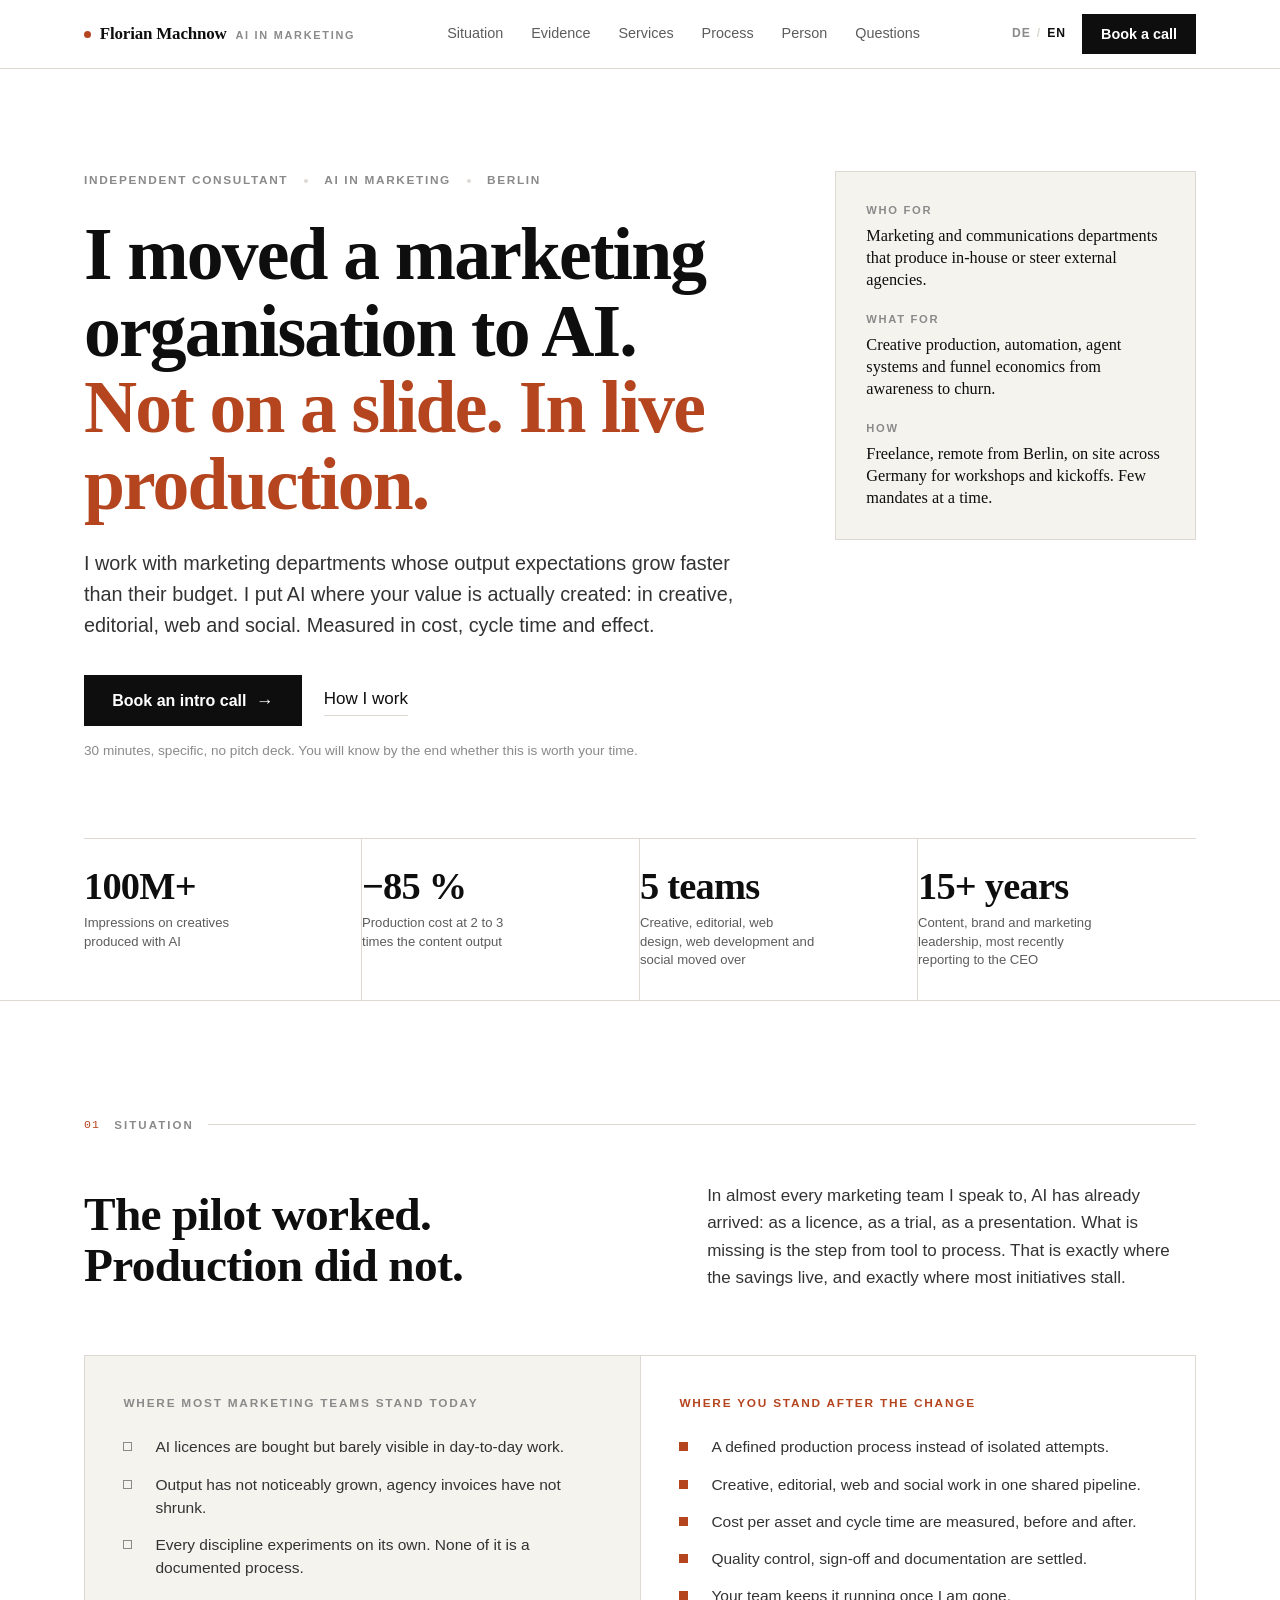
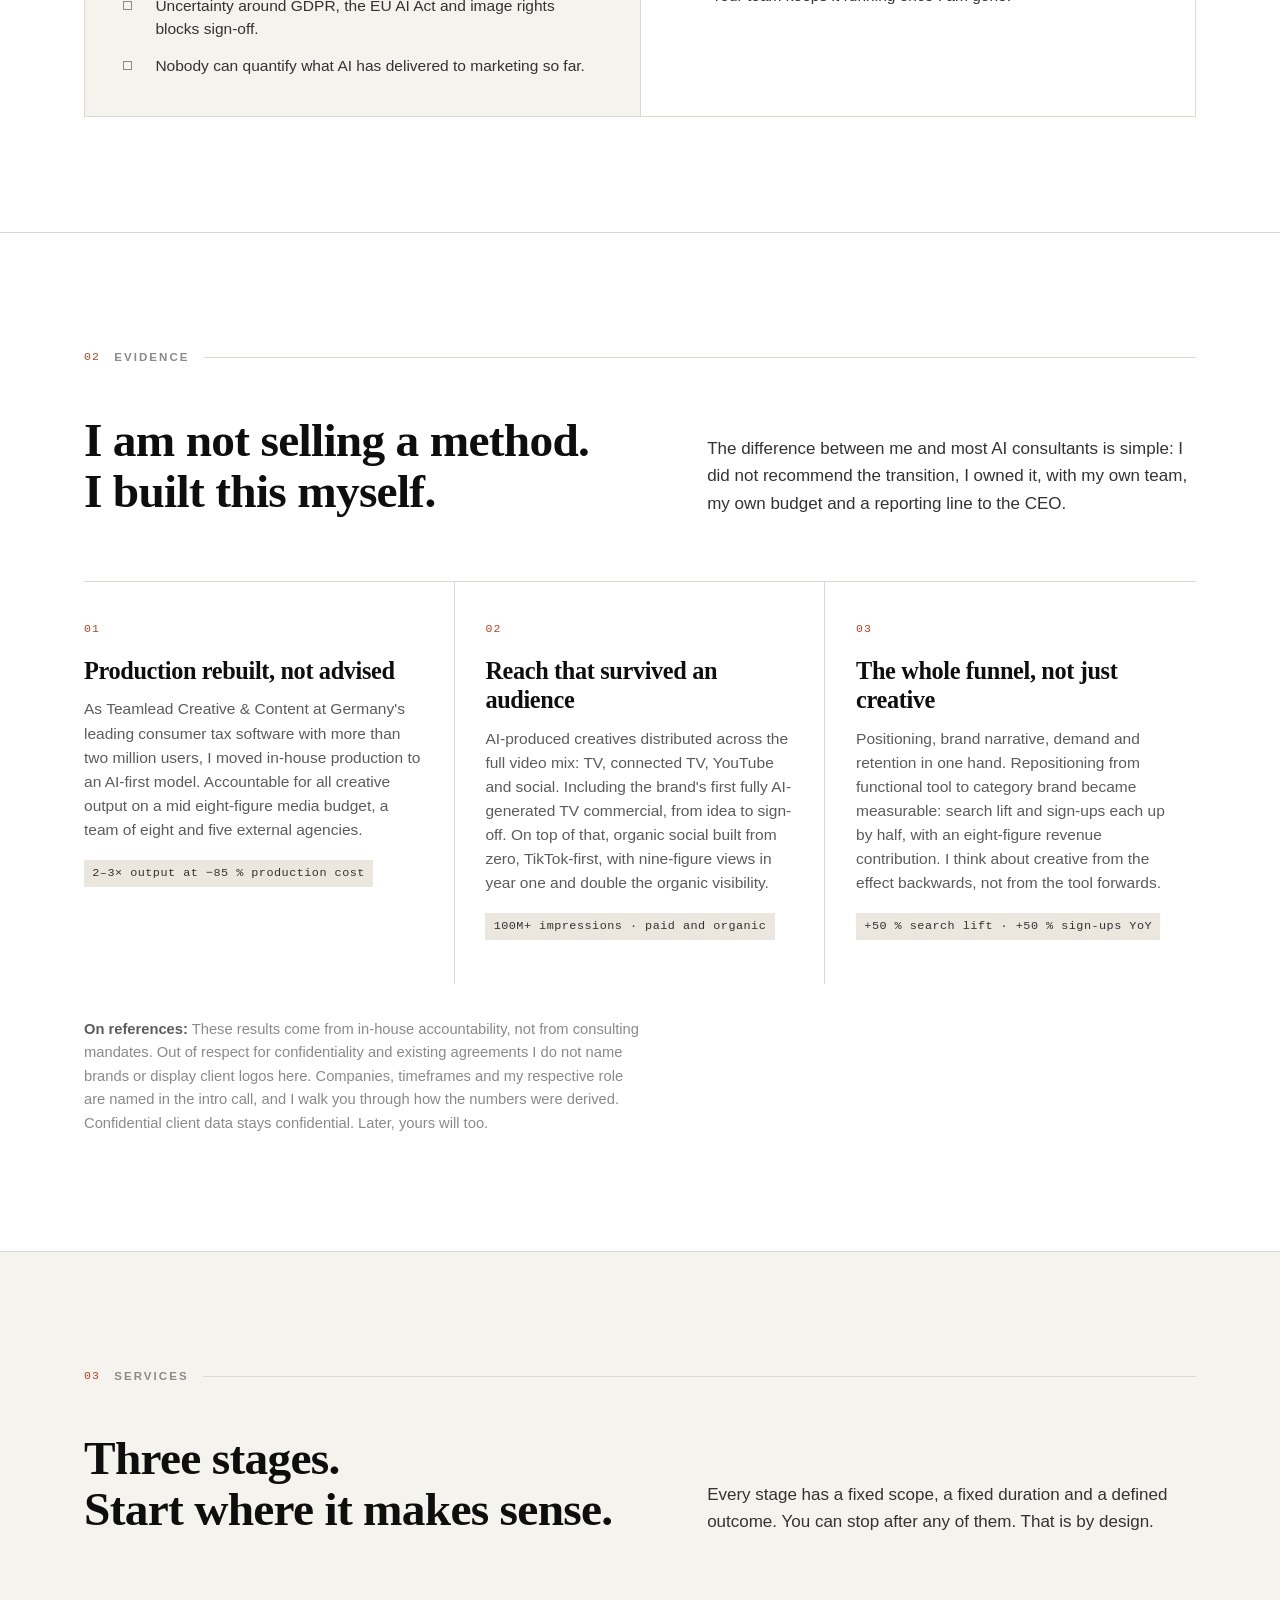
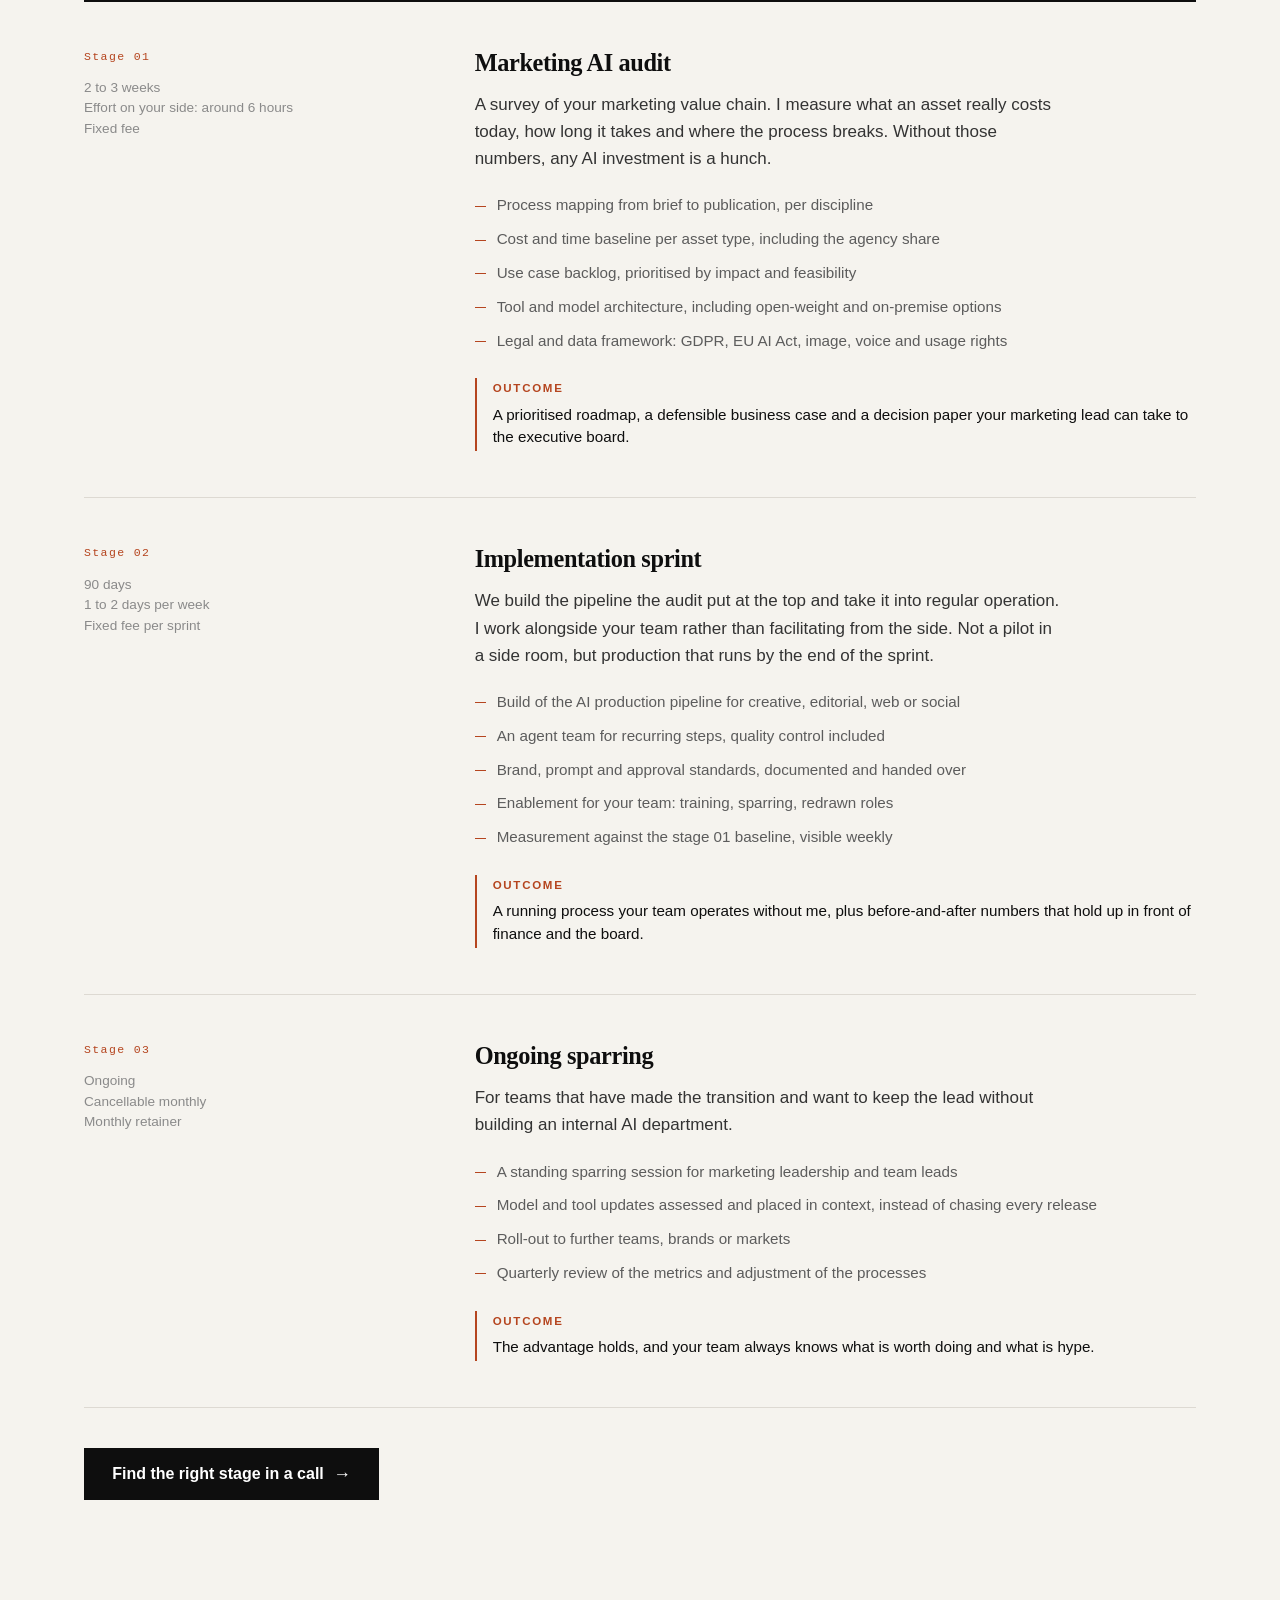
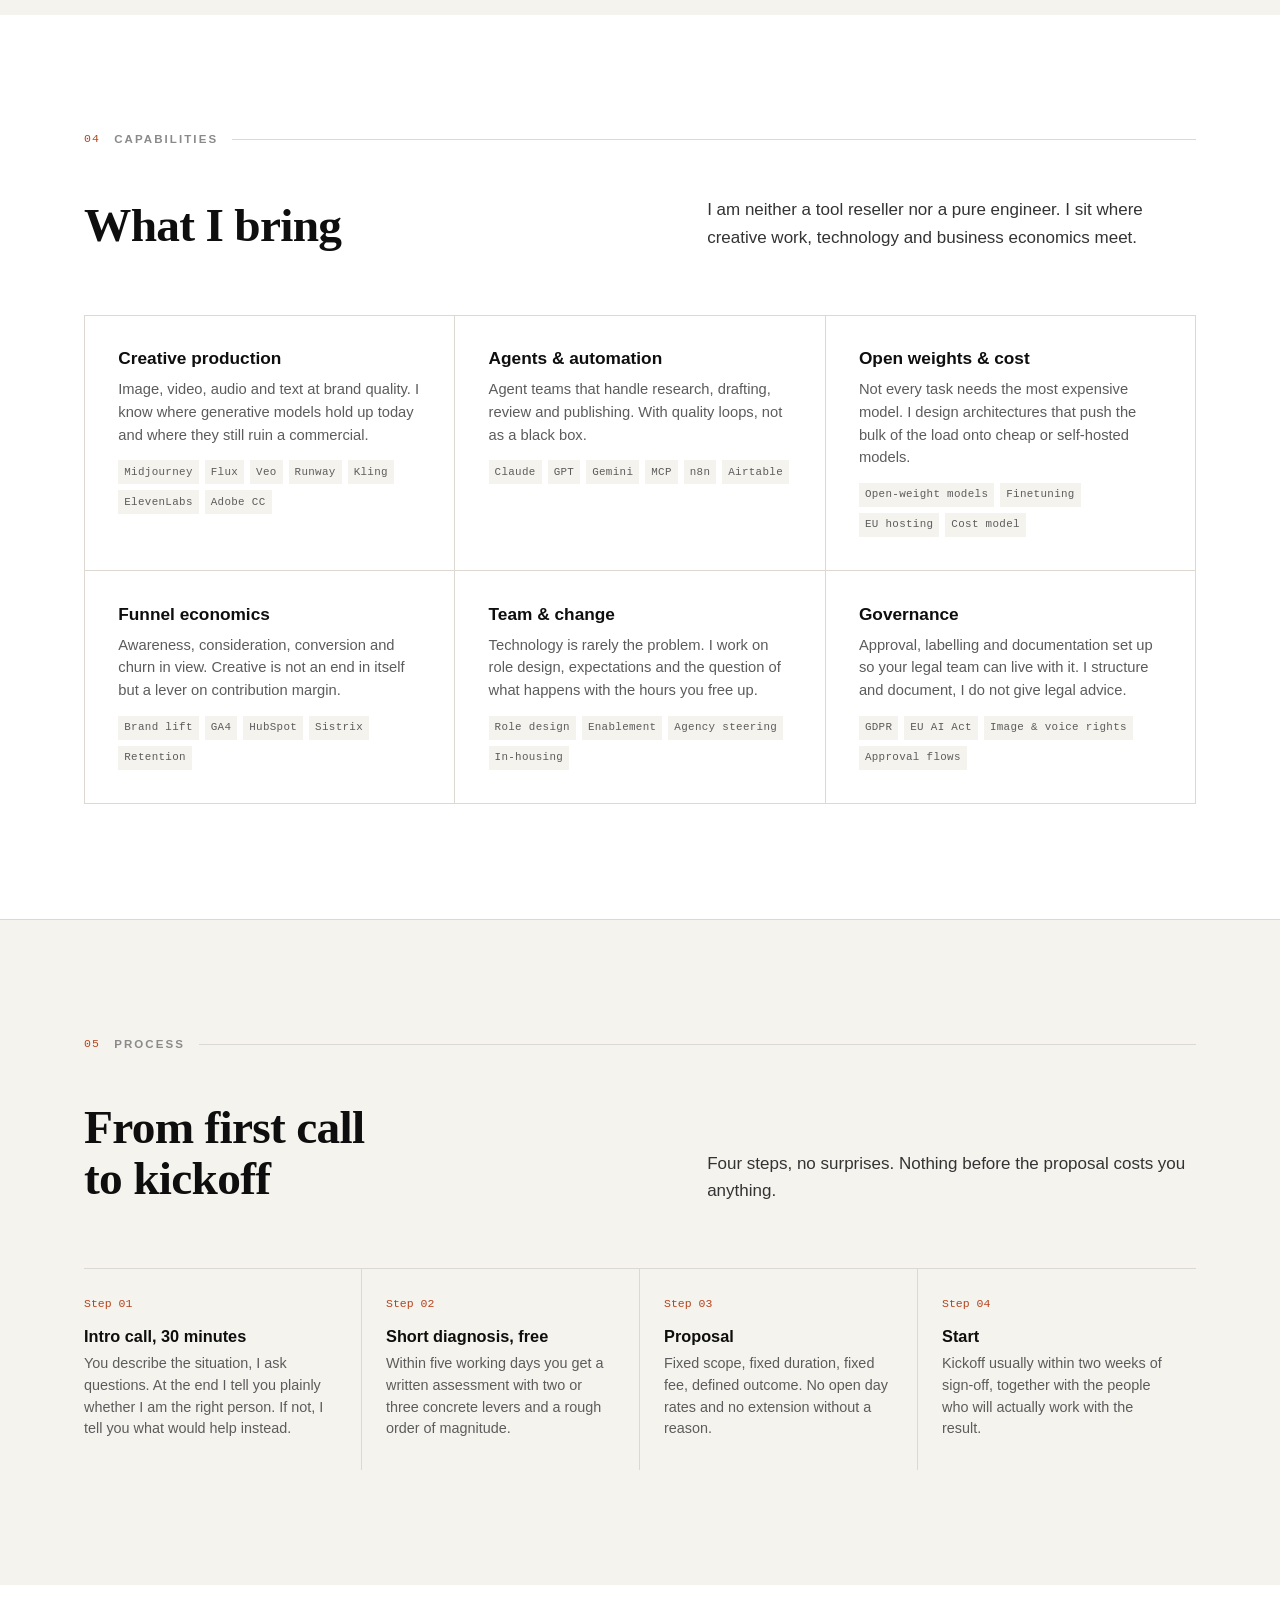
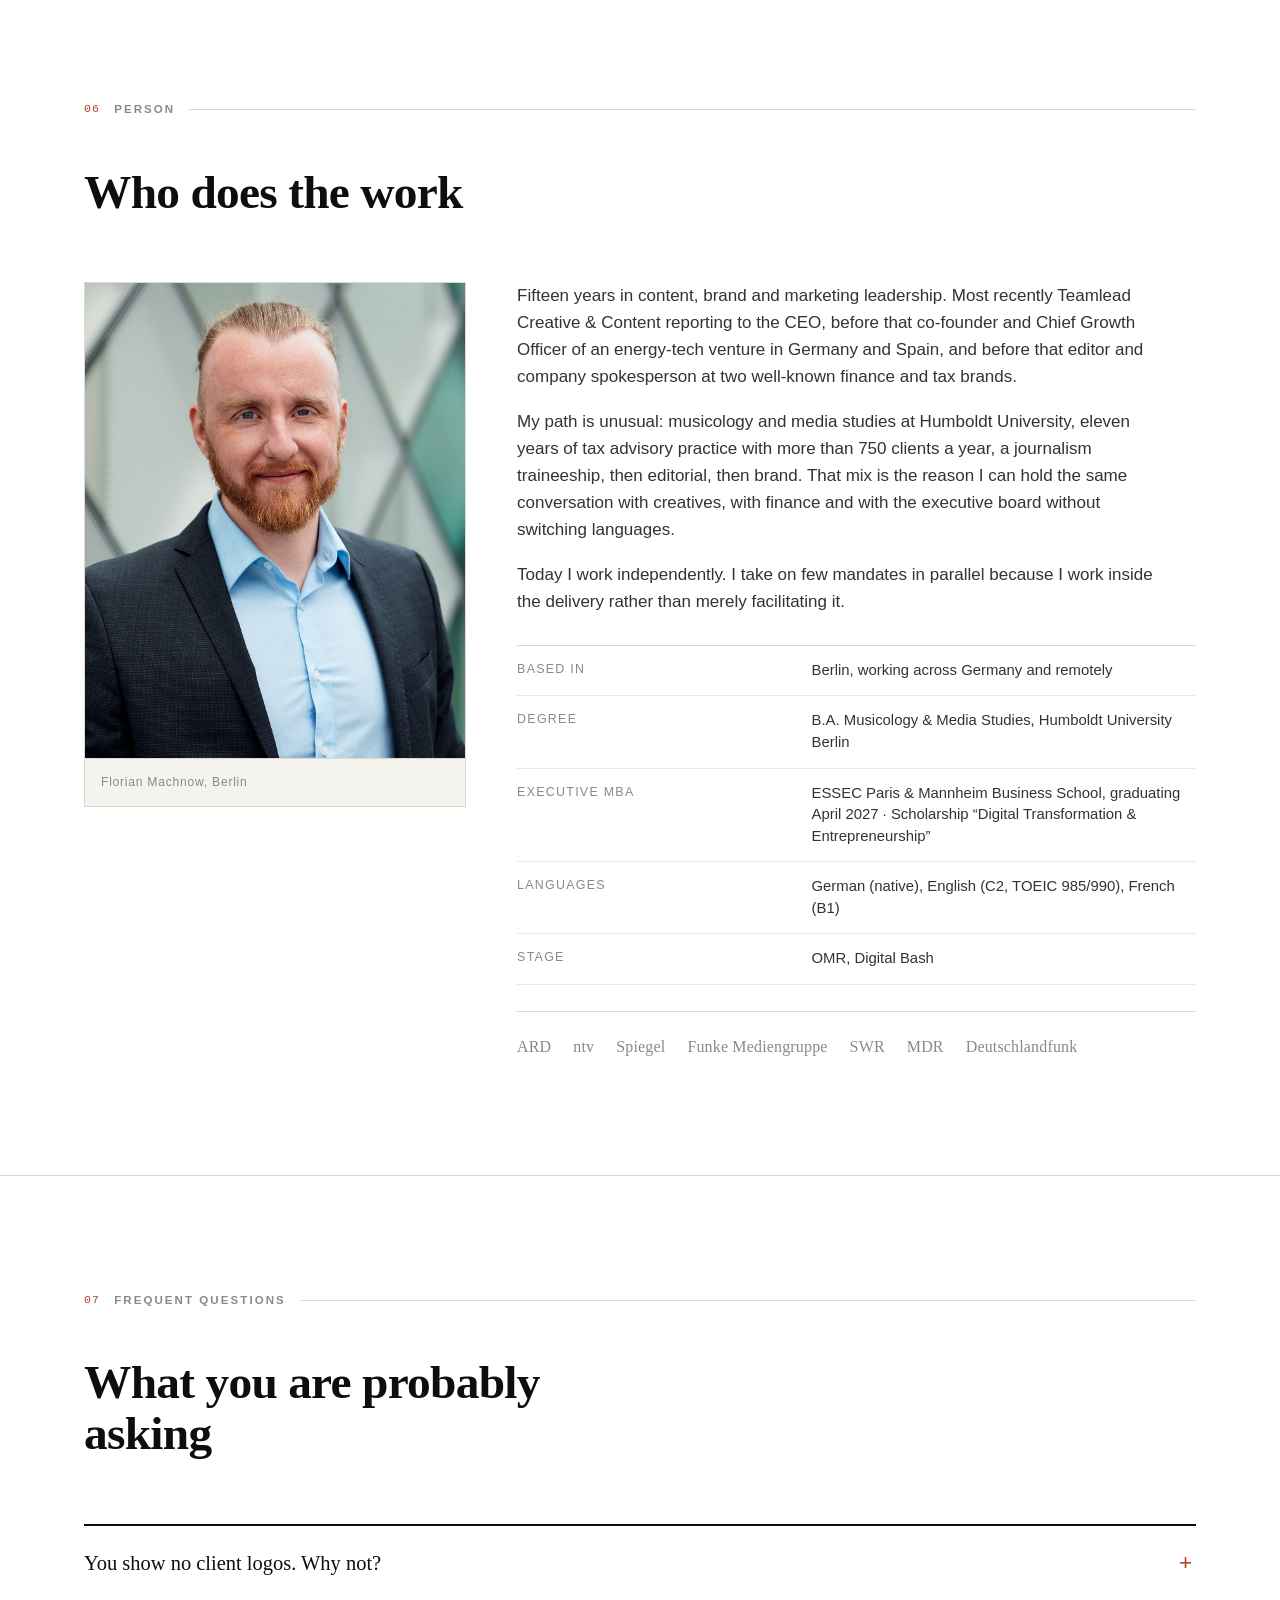
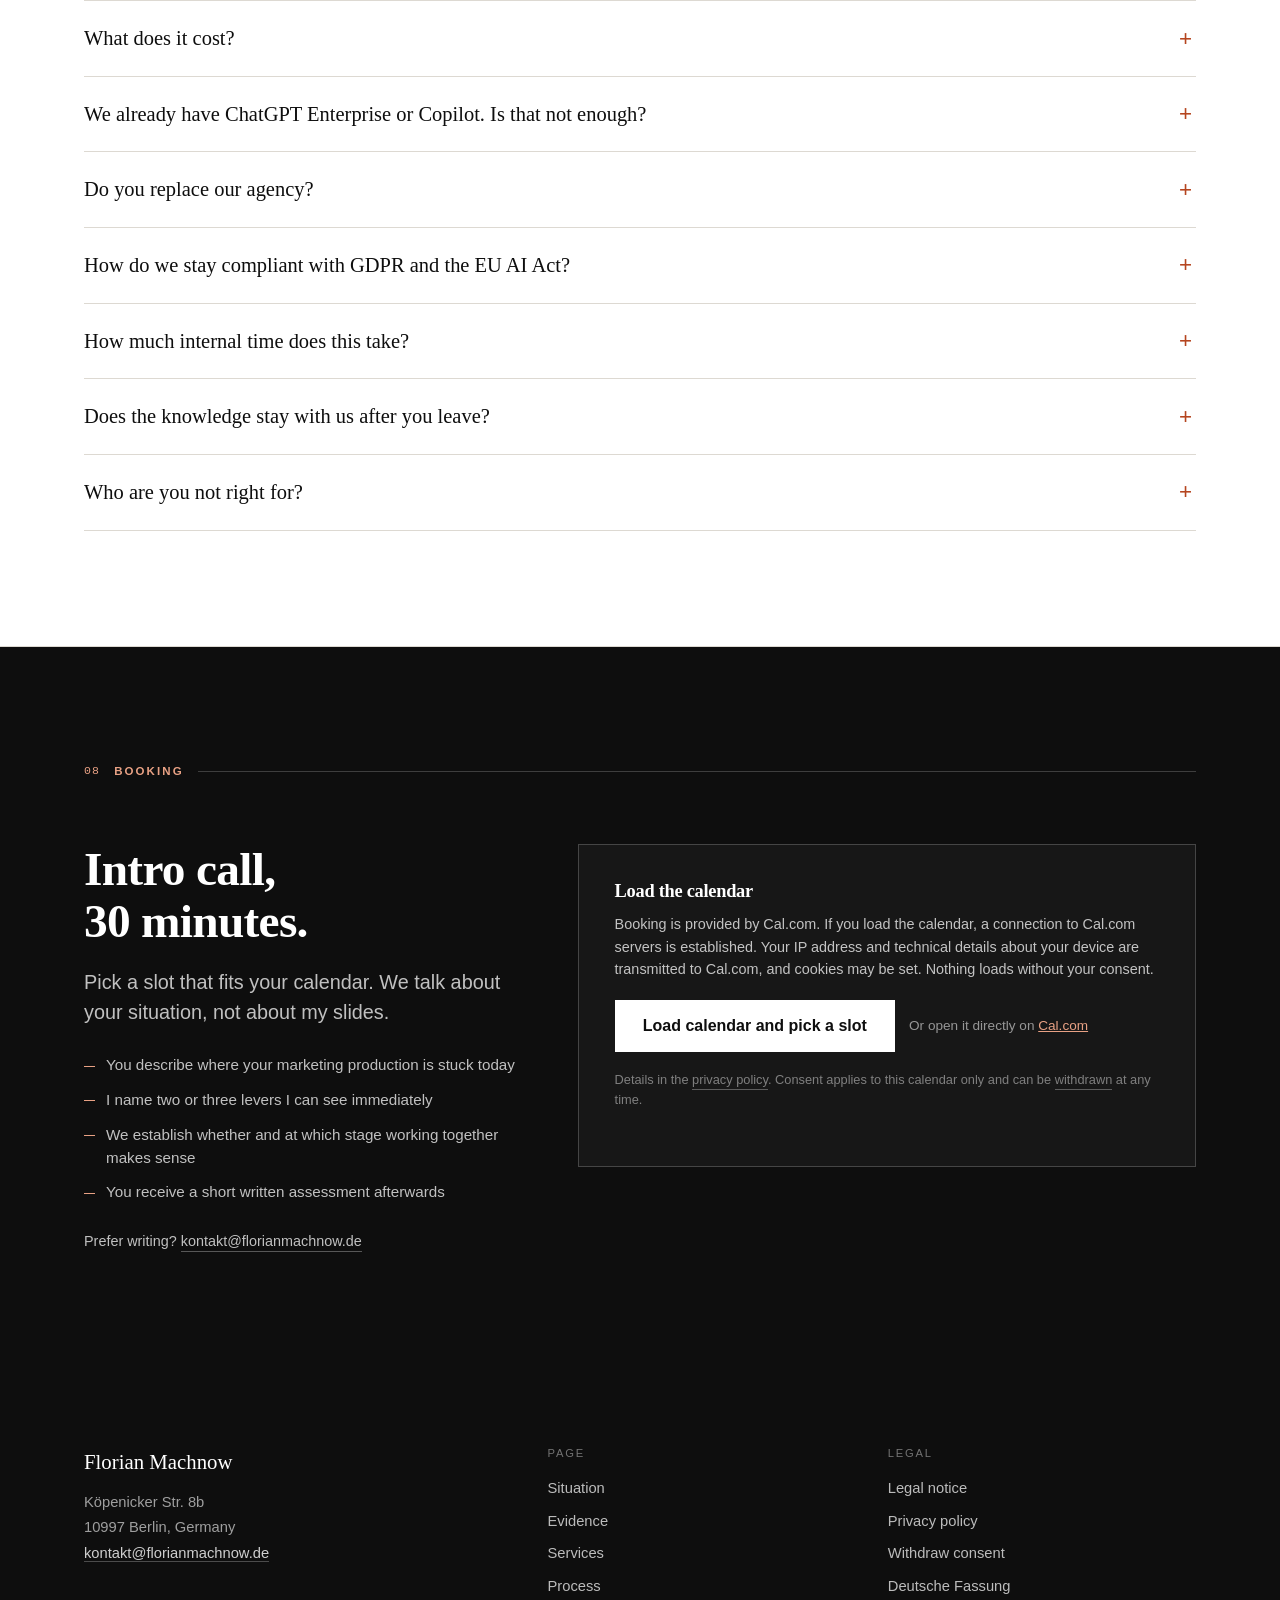
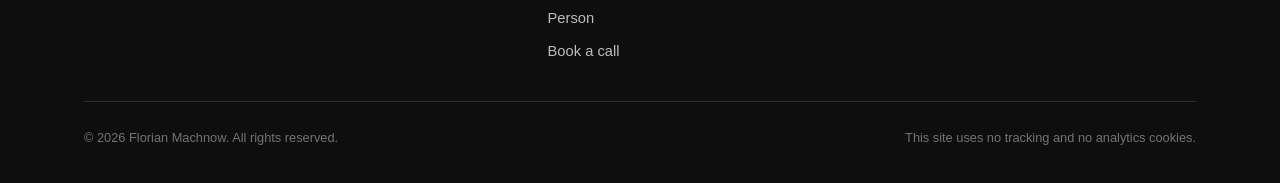
==== en/index.html @ 44922f39 "feat: Website florianmachnow.de" ====
<!DOCTYPE html>
<html lang="en">
<head>
<meta charset="utf-8">
<meta name="viewport" content="width=device-width, initial-scale=1">
<title>Florian Machnow · AI in marketing. Implemented, not advised.</title>
<meta name="description" content="Independent consultant for AI in marketing. I move marketing departments to AI-based production: more output, lower production cost, measured across the funnel.">
<meta name="author" content="Florian Machnow">

<!-- This site is deliberately excluded from search engines. -->
<meta name="robots" content="noindex, nofollow, noarchive, nosnippet, noimageindex, noai, noimageai">
<meta name="googlebot" content="noindex, nofollow">

<meta property="og:type" content="website">
<meta property="og:locale" content="en_GB">
<meta property="og:site_name" content="Florian Machnow">
<meta property="og:title" content="Florian Machnow · AI in marketing. Implemented, not advised.">
<meta property="og:description" content="I move marketing departments to AI-based production. More output, lower cost, measurable.">
<meta property="og:url" content="https://florianmachnow.de/en/">
<meta property="og:image" content="https://florianmachnow.de/assets/img/og-image.png">
<meta name="twitter:card" content="summary_large_image">
<meta name="theme-color" content="#0E0E0E">

<link rel="icon" href="/favicon.svg" type="image/svg+xml">
<link rel="alternate icon" href="/favicon.ico" sizes="32x32">
<link rel="apple-touch-icon" href="/apple-touch-icon.png">
<link rel="manifest" href="/site.webmanifest">
<link rel="canonical" href="https://florianmachnow.de/en/">
<link rel="stylesheet" href="/assets/css/style.css">
</head>
<body>
<a class="skip-link" href="#main">Skip to content</a>

<header class="site-header">
  <div class="wrap site-header__inner">
    <a class="brand" href="/en/">
      <span class="brand__dot" aria-hidden="true"></span>
      Florian Machnow
      <span class="brand__sub">AI in Marketing</span>
    </a>
    <nav class="nav" aria-label="Main navigation">
      <a href="#situation">Situation</a>
      <a href="#evidence">Evidence</a>
      <a href="#services">Services</a>
      <a href="#process">Process</a>
      <a href="#person">Person</a>
      <a href="#questions">Questions</a>
    </nav>
    <div class="header-actions">
      <span class="lang">
        <a href="/" hreflang="de">DE</a><span class="lang__sep">/</span><span class="is-active">EN</span>
      </span>
      <a class="btn btn--sm" href="#call">Book a call</a>
    </div>
  </div>
</header>

<main id="main">

<!-- ============================ HERO ============================ -->
<section class="hero">
  <div class="wrap">
    <div class="hero__grid">
      <div>
        <div class="hero__meta">
          <span class="hero__meta-item">Independent consultant</span>
          <span class="hero__meta-dot" aria-hidden="true"></span>
          <span class="hero__meta-item">AI in marketing</span>
          <span class="hero__meta-dot" aria-hidden="true"></span>
          <span class="hero__meta-item">Berlin</span>
        </div>

        <h1 class="h-display">I moved a marketing organisation to AI.<br>
          <span class="accent">Not on a slide. In live production.</span></h1>

        <p class="lead hero__lead">I work with marketing departments whose output expectations grow faster than
          their budget. I put AI where your value is actually created: in creative, editorial, web and social.
          Measured in cost, cycle time and effect.</p>

        <div class="hero__cta">
          <a class="btn" href="#call">Book an intro call <span class="btn__arrow" aria-hidden="true">→</span></a>
          <a class="link-underline" href="#services">How I work</a>
        </div>
        <p class="hero__cta-note">30 minutes, specific, no pitch deck. You will know by the end whether this is worth your time.</p>
      </div>

      <aside class="hero__aside">
        <dl>
          <div>
            <dt>Who for</dt>
            <dd>Marketing and communications departments that produce in-house or steer external agencies.</dd>
          </div>
          <div>
            <dt>What for</dt>
            <dd>Creative production, automation, agent systems and funnel economics from awareness to churn.</dd>
          </div>
          <div>
            <dt>How</dt>
            <dd>Freelance, remote from Berlin, on site across Germany for workshops and kickoffs. Few mandates at a time.</dd>
          </div>
        </dl>
      </aside>
    </div>

    <div class="proof">
      <div class="proof__grid">
        <div class="proof__item">
          <div class="proof__value">100M+</div>
          <p class="proof__label">Impressions on creatives produced with AI</p>
        </div>
        <div class="proof__item">
          <div class="proof__value">&minus;85&nbsp;%</div>
          <p class="proof__label">Production cost at 2 to 3 times the content output</p>
        </div>
        <div class="proof__item">
          <div class="proof__value">5 teams</div>
          <p class="proof__label">Creative, editorial, web design, web development and social moved over</p>
        </div>
        <div class="proof__item">
          <div class="proof__value">15+ years</div>
          <p class="proof__label">Content, brand and marketing leadership, most recently reporting to the CEO</p>
        </div>
      </div>
    </div>
  </div>
</section>

<!-- ============================ SITUATION ============================ -->
<section class="section" id="situation">
  <div class="wrap">
    <div class="section-head">
      <div class="section-head__meta">
        <span class="num">01</span>
        <span class="eyebrow eyebrow-muted">Situation</span>
        <span class="section-head__rule" aria-hidden="true"></span>
      </div>
      <h2 class="h-section">The pilot worked.<br>Production did not.</h2>
      <p class="body-text">In almost every marketing team I speak to, AI has already arrived: as a licence,
        as a trial, as a presentation. What is missing is the step from tool to process. That is exactly where
        the savings live, and exactly where most initiatives stall.</p>
    </div>

    <div class="contrast">
      <div class="contrast__col contrast__col--now">
        <div class="contrast__title">Where most marketing teams stand today</div>
        <ul class="checklist">
          <li>AI licences are bought but barely visible in day-to-day work.</li>
          <li>Output has not noticeably grown, agency invoices have not shrunk.</li>
          <li>Every discipline experiments on its own. None of it is a documented process.</li>
          <li>Uncertainty around GDPR, the EU AI Act and image rights blocks sign-off.</li>
          <li>Nobody can quantify what AI has delivered to marketing so far.</li>
        </ul>
      </div>
      <div class="contrast__col contrast__col--next">
        <div class="contrast__title">Where you stand after the change</div>
        <ul class="checklist checklist--next">
          <li>A defined production process instead of isolated attempts.</li>
          <li>Creative, editorial, web and social work in one shared pipeline.</li>
          <li>Cost per asset and cycle time are measured, before and after.</li>
          <li>Quality control, sign-off and documentation are settled.</li>
          <li>Your team keeps it running once I am gone.</li>
        </ul>
      </div>
    </div>
  </div>
</section>

<!-- ============================ EVIDENCE ============================ -->
<section class="section" id="evidence">
  <div class="wrap">
    <div class="section-head">
      <div class="section-head__meta">
        <span class="num">02</span>
        <span class="eyebrow eyebrow-muted">Evidence</span>
        <span class="section-head__rule" aria-hidden="true"></span>
      </div>
      <h2 class="h-section">I am not selling a method.<br>I built this myself.</h2>
      <p class="body-text">The difference between me and most AI consultants is simple: I did not recommend the
        transition, I owned it, with my own team, my own budget and a reporting line to the CEO.</p>
    </div>

    <div class="cards cards--3">
      <article class="card">
        <span class="num card__num">01</span>
        <h3 class="h-card">Production rebuilt, not advised</h3>
        <p>As Teamlead Creative &amp; Content at Germany's leading consumer tax software with more than two
          million users, I moved in-house production to an AI-first model. Accountable for all creative output
          on a mid eight-figure media budget, a team of eight and five external agencies.</p>
        <span class="card__kpi">2–3× output at −85 % production cost</span>
      </article>

      <article class="card">
        <span class="num card__num">02</span>
        <h3 class="h-card">Reach that survived an audience</h3>
        <p>AI-produced creatives distributed across the full video mix: TV, connected TV, YouTube and social.
          Including the brand's first fully AI-generated TV commercial, from idea to sign-off. On top of that,
          organic social built from zero, TikTok-first, with nine-figure views in year one and double the
          organic visibility.</p>
        <span class="card__kpi">100M+ impressions · paid and organic</span>
      </article>

      <article class="card">
        <span class="num card__num">03</span>
        <h3 class="h-card">The whole funnel, not just creative</h3>
        <p>Positioning, brand narrative, demand and retention in one hand. Repositioning from functional tool
          to category brand became measurable: search lift and sign-ups each up by half, with an eight-figure
          revenue contribution. I think about creative from the effect backwards, not from the tool forwards.</p>
        <span class="card__kpi">+50 % search lift · +50 % sign-ups YoY</span>
      </article>
    </div>

    <p class="body-text" style="margin-top:34px;font-size:.92rem;color:var(--ink-40)">
      <strong style="color:var(--ink-60)">On references:</strong>
      These results come from in-house accountability, not from consulting mandates. Out of respect for
      confidentiality and existing agreements I do not name brands or display client logos here.
      Companies, timeframes and my respective role are named in the intro call, and I walk you through how
      the numbers were derived. Confidential client data stays confidential. Later, yours will too.
    </p>
  </div>
</section>

<!-- ============================ SERVICES ============================ -->
<section class="section section--sand" id="services">
  <div class="wrap">
    <div class="section-head">
      <div class="section-head__meta">
        <span class="num">03</span>
        <span class="eyebrow eyebrow-muted">Services</span>
        <span class="section-head__rule" aria-hidden="true"></span>
      </div>
      <h2 class="h-section">Three stages.<br>Start where it makes sense.</h2>
      <p class="body-text">Every stage has a fixed scope, a fixed duration and a defined outcome.
        You can stop after any of them. That is by design.</p>
    </div>

    <div class="tiers">

      <article class="tier">
        <div class="tier__aside">
          <span class="tier__stage">Stage 01</span>
          <p class="tier__meta">2 to 3 weeks<br>Effort on your side: around 6 hours<br>Fixed fee</p>
        </div>
        <div>
          <h3 class="h-card">Marketing AI audit</h3>
          <p class="tier__desc">A survey of your marketing value chain. I measure what an asset really costs today,
            how long it takes and where the process breaks. Without those numbers, any AI investment is a hunch.</p>
          <ul class="tier__list">
            <li>Process mapping from brief to publication, per discipline</li>
            <li>Cost and time baseline per asset type, including the agency share</li>
            <li>Use case backlog, prioritised by impact and feasibility</li>
            <li>Tool and model architecture, including open-weight and on-premise options</li>
            <li>Legal and data framework: GDPR, EU AI Act, image, voice and usage rights</li>
          </ul>
          <div class="tier__out">
            <strong>Outcome</strong>
            A prioritised roadmap, a defensible business case and a decision paper your marketing lead can take
            to the executive board.
          </div>
        </div>
      </article>

      <article class="tier">
        <div class="tier__aside">
          <span class="tier__stage">Stage 02</span>
          <p class="tier__meta">90 days<br>1 to 2 days per week<br>Fixed fee per sprint</p>
        </div>
        <div>
          <h3 class="h-card">Implementation sprint</h3>
          <p class="tier__desc">We build the pipeline the audit put at the top and take it into regular operation.
            I work alongside your team rather than facilitating from the side. Not a pilot in a side room,
            but production that runs by the end of the sprint.</p>
          <ul class="tier__list">
            <li>Build of the AI production pipeline for creative, editorial, web or social</li>
            <li>An agent team for recurring steps, quality control included</li>
            <li>Brand, prompt and approval standards, documented and handed over</li>
            <li>Enablement for your team: training, sparring, redrawn roles</li>
            <li>Measurement against the stage 01 baseline, visible weekly</li>
          </ul>
          <div class="tier__out">
            <strong>Outcome</strong>
            A running process your team operates without me, plus before-and-after numbers that hold up in
            front of finance and the board.
          </div>
        </div>
      </article>

      <article class="tier">
        <div class="tier__aside">
          <span class="tier__stage">Stage 03</span>
          <p class="tier__meta">Ongoing<br>Cancellable monthly<br>Monthly retainer</p>
        </div>
        <div>
          <h3 class="h-card">Ongoing sparring</h3>
          <p class="tier__desc">For teams that have made the transition and want to keep the lead without
            building an internal AI department.</p>
          <ul class="tier__list">
            <li>A standing sparring session for marketing leadership and team leads</li>
            <li>Model and tool updates assessed and placed in context, instead of chasing every release</li>
            <li>Roll-out to further teams, brands or markets</li>
            <li>Quarterly review of the metrics and adjustment of the processes</li>
          </ul>
          <div class="tier__out">
            <strong>Outcome</strong>
            The advantage holds, and your team always knows what is worth doing and what is hype.
          </div>
        </div>
      </article>

    </div>

    <div style="margin-top:40px">
      <a class="btn" href="#call">Find the right stage in a call <span class="btn__arrow" aria-hidden="true">→</span></a>
    </div>
  </div>
</section>

<!-- ============================ CAPABILITIES ============================ -->
<section class="section" id="fields">
  <div class="wrap">
    <div class="section-head">
      <div class="section-head__meta">
        <span class="num">04</span>
        <span class="eyebrow eyebrow-muted">Capabilities</span>
        <span class="section-head__rule" aria-hidden="true"></span>
      </div>
      <h2 class="h-section">What I bring</h2>
      <p class="body-text">I am neither a tool reseller nor a pure engineer. I sit where creative work,
        technology and business economics meet.</p>
    </div>

    <div class="grid-skills">
      <div class="skill">
        <h3>Creative production</h3>
        <p>Image, video, audio and text at brand quality. I know where generative models hold up today and
          where they still ruin a commercial.</p>
        <div class="skill__tags">
          <span class="tag">Midjourney</span><span class="tag">Flux</span><span class="tag">Veo</span>
          <span class="tag">Runway</span><span class="tag">Kling</span><span class="tag">ElevenLabs</span>
          <span class="tag">Adobe CC</span>
        </div>
      </div>
      <div class="skill">
        <h3>Agents &amp; automation</h3>
        <p>Agent teams that handle research, drafting, review and publishing. With quality loops,
          not as a black box.</p>
        <div class="skill__tags">
          <span class="tag">Claude</span><span class="tag">GPT</span><span class="tag">Gemini</span>
          <span class="tag">MCP</span><span class="tag">n8n</span><span class="tag">Airtable</span>
        </div>
      </div>
      <div class="skill">
        <h3>Open weights &amp; cost</h3>
        <p>Not every task needs the most expensive model. I design architectures that push the bulk of the
          load onto cheap or self-hosted models.</p>
        <div class="skill__tags">
          <span class="tag">Open-weight models</span><span class="tag">Finetuning</span>
          <span class="tag">EU hosting</span><span class="tag">Cost model</span>
        </div>
      </div>
      <div class="skill">
        <h3>Funnel economics</h3>
        <p>Awareness, consideration, conversion and churn in view. Creative is not an end in itself but a lever
          on contribution margin.</p>
        <div class="skill__tags">
          <span class="tag">Brand lift</span><span class="tag">GA4</span><span class="tag">HubSpot</span>
          <span class="tag">Sistrix</span><span class="tag">Retention</span>
        </div>
      </div>
      <div class="skill">
        <h3>Team &amp; change</h3>
        <p>Technology is rarely the problem. I work on role design, expectations and the question of what
          happens with the hours you free up.</p>
        <div class="skill__tags">
          <span class="tag">Role design</span><span class="tag">Enablement</span>
          <span class="tag">Agency steering</span><span class="tag">In-housing</span>
        </div>
      </div>
      <div class="skill">
        <h3>Governance</h3>
        <p>Approval, labelling and documentation set up so your legal team can live with it.
          I structure and document, I do not give legal advice.</p>
        <div class="skill__tags">
          <span class="tag">GDPR</span><span class="tag">EU AI Act</span>
          <span class="tag">Image &amp; voice rights</span><span class="tag">Approval flows</span>
        </div>
      </div>
    </div>
  </div>
</section>

<!-- ============================ PROCESS ============================ -->
<section class="section section--sand" id="process">
  <div class="wrap">
    <div class="section-head">
      <div class="section-head__meta">
        <span class="num">05</span>
        <span class="eyebrow eyebrow-muted">Process</span>
        <span class="section-head__rule" aria-hidden="true"></span>
      </div>
      <h2 class="h-section">From first call<br>to kickoff</h2>
      <p class="body-text">Four steps, no surprises. Nothing before the proposal costs you anything.</p>
    </div>

    <div class="steps">
      <div class="step">
        <span class="step__n">Step 01</span>
        <h3>Intro call, 30 minutes</h3>
        <p>You describe the situation, I ask questions. At the end I tell you plainly whether I am the right
          person. If not, I tell you what would help instead.</p>
      </div>
      <div class="step">
        <span class="step__n">Step 02</span>
        <h3>Short diagnosis, free</h3>
        <p>Within five working days you get a written assessment with two or three concrete levers and a
          rough order of magnitude.</p>
      </div>
      <div class="step">
        <span class="step__n">Step 03</span>
        <h3>Proposal</h3>
        <p>Fixed scope, fixed duration, fixed fee, defined outcome. No open day rates and no extension
          without a reason.</p>
      </div>
      <div class="step">
        <span class="step__n">Step 04</span>
        <h3>Start</h3>
        <p>Kickoff usually within two weeks of sign-off, together with the people who will actually work
          with the result.</p>
      </div>
    </div>
  </div>
</section>

<!-- ============================ PERSON ============================ -->
<section class="section" id="person">
  <div class="wrap">
    <div class="section-head">
      <div class="section-head__meta">
        <span class="num">06</span>
        <span class="eyebrow eyebrow-muted">Person</span>
        <span class="section-head__rule" aria-hidden="true"></span>
      </div>
      <h2 class="h-section">Who does the work</h2>
    </div>

    <div class="about">
      <figure class="portrait">
        <img src="/assets/img/florian-machnow.jpg" alt="Portrait of Florian Machnow" width="800" height="1000">
        <figcaption class="portrait__cap">Florian Machnow, Berlin</figcaption>
      </figure>

      <div>
        <p class="body-text">Fifteen years in content, brand and marketing leadership. Most recently Teamlead
          Creative &amp; Content reporting to the CEO, before that co-founder and Chief Growth Officer of an
          energy-tech venture in Germany and Spain, and before that editor and company spokesperson at two
          well-known finance and tax brands.</p>
        <p class="body-text">My path is unusual: musicology and media studies at Humboldt University, eleven
          years of tax advisory practice with more than 750 clients a year, a journalism traineeship, then
          editorial, then brand. That mix is the reason I can hold the same conversation with creatives,
          with finance and with the executive board without switching languages.</p>
        <p class="body-text">Today I work independently. I take on few mandates in parallel because I work
          inside the delivery rather than merely facilitating it.</p>

        <dl class="about__facts">
          <div class="fact"><dt>Based in</dt><dd>Berlin, working across Germany and remotely</dd></div>
          <div class="fact"><dt>Degree</dt><dd>B.A. Musicology &amp; Media Studies, Humboldt University Berlin</dd></div>
          <div class="fact"><dt>Executive MBA</dt><dd>ESSEC Paris &amp; Mannheim Business School, graduating April 2027 · Scholarship “Digital Transformation &amp; Entrepreneurship”</dd></div>
          <div class="fact"><dt>Languages</dt><dd>German (native), English (C2, TOEIC 985/990), French (B1)</dd></div>
          <div class="fact"><dt>Stage</dt><dd>OMR, Digital Bash</dd></div>
        </dl>

        <div class="logo-row" aria-label="Selected media I have spoken to as an expert">
          <span>ARD</span><span>ntv</span><span>Spiegel</span><span>Funke Mediengruppe</span>
          <span>SWR</span><span>MDR</span><span>Deutschlandfunk</span>
        </div>
      </div>
    </div>
  </div>
</section>

<!-- ============================ FAQ ============================ -->
<section class="section" id="questions">
  <div class="wrap">
    <div class="section-head">
      <div class="section-head__meta">
        <span class="num">07</span>
        <span class="eyebrow eyebrow-muted">Frequent questions</span>
        <span class="section-head__rule" aria-hidden="true"></span>
      </div>
      <h2 class="h-section">What you are probably asking</h2>
    </div>

    <div class="faq">
      <details>
        <summary>You show no client logos. Why not?</summary>
        <div class="faq__answer">
          <p>Because I would rather stay honest. I recently went independent. My results come from in-house
            accountability, not from consulting mandates, and the companies involved have not granted me
            promotional clearance. A wall of logos would simply be a lie.</p>
          <p>What I do instead: I name companies, timeframes and my role in the intro call and walk you through
            how every number was derived. What I do not do is disclose confidential client data. You can expect
            exactly that discretion for your own project later. Anyone who wants to verify gets contacts from
            my professional network.</p>
        </div>
      </details>

      <details>
        <summary>What does it cost?</summary>
        <div class="faq__answer">
          <p>I work with fixed fees per stage, not open day rates. I name the order of magnitude openly in the
            intro call, as soon as I know the size of your team and how many disciplines are affected.</p>
          <p>What I will not do is quote a fee before I know the scope. That would be a number without content.</p>
        </div>
      </details>

      <details>
        <summary>We already have ChatGPT Enterprise or Copilot. Is that not enough?</summary>
        <div class="faq__answer">
          <p>A licence is not a process. In nearly every team I see, a few individuals use the tools well and
            everyone else does not. Departmental output does not change because of that.</p>
          <p>The jump only happens once work steps are recut, quality loops defined and approvals settled.
            That is what I work on, using the tools you already own.</p>
        </div>
      </details>

      <details>
        <summary>Do you replace our agency?</summary>
        <div class="faq__answer">
          <p>No. I assess which work is faster and cheaper in-house and which is better placed outside.
            Usually the agency stays but shifts away from production towards concept and peak craft.</p>
          <p>I have steered five agencies and know how both sides do the maths.</p>
        </div>
      </details>

      <details>
        <summary>How do we stay compliant with GDPR and the EU AI Act?</summary>
        <div class="faq__answer">
          <p>By planning for it from the start instead of repairing afterwards. I prefer models that can be run
            in Europe, keep personal data out of the workflows and document which model sees which data at
            which point.</p>
          <p>I am not a lawyer and I do not give legal advice. I deliver the structure and documentation your
            legal team or data protection officer can work with.</p>
        </div>
      </details>

      <details>
        <summary>How much internal time does this take?</summary>
        <div class="faq__answer">
          <p>Around six hours across your team during the audit, mostly interviews and data access. During the
            implementation sprint the people involved work on their real tasks, simply in a different way.
            I deliberately keep additional workshops short.</p>
        </div>
      </details>

      <details>
        <summary>Does the knowledge stay with us after you leave?</summary>
        <div class="faq__answer">
          <p>That is the point of the exercise. Processes, prompts, standards and operating instructions belong
            to you and end up in your systems. A mandate that creates dependency would be a bad deal for you
            and a poor business model for me.</p>
        </div>
      </details>

      <details>
        <summary>Who are you not right for?</summary>
        <div class="faq__answer">
          <p>Anyone looking for a keynote, anyone wanting to buy finished software, and anyone expecting AI to
            solve a staffing problem in four weeks. I am also a poor fit when nobody inside the organisation
            wants to own the transition. Without an internal owner, every project stalls, including mine.</p>
        </div>
      </details>
    </div>
  </div>
</section>

<!-- ============================ CALL ============================ -->
<section class="section section--ink" id="call">
  <div class="wrap">
    <div class="section-head">
      <div class="section-head__meta">
        <span class="num" style="color:#E8A184">08</span>
        <span class="eyebrow">Booking</span>
        <span class="section-head__rule" style="background:rgba(255,255,255,.2)" aria-hidden="true"></span>
      </div>
    </div>

    <div class="booking">
      <div>
        <h2 class="h-section" style="color:#fff;margin-bottom:20px">Intro call,<br>30 minutes.</h2>
        <p class="lead">Pick a slot that fits your calendar. We talk about your situation, not about my slides.</p>
        <ul class="booking__list">
          <li>You describe where your marketing production is stuck today</li>
          <li>I name two or three levers I can see immediately</li>
          <li>We establish whether and at which stage working together makes sense</li>
          <li>You receive a short written assessment afterwards</li>
        </ul>
        <p style="margin-top:26px;font-size:.9rem">
          Prefer writing?
          <a class="link-underline" href="mailto:kontakt@florianmachnow.de?subject=Enquiry%20via%20florianmachnow.de">kontakt@florianmachnow.de</a>
        </p>
      </div>

      <div>
        <div class="consent" id="cal-consent">
          <h3>Load the calendar</h3>
          <p>Booking is provided by Cal.com. If you load the calendar, a connection to Cal.com servers is
            established. Your IP address and technical details about your device are transmitted to Cal.com,
            and cookies may be set. Nothing loads without your consent.</p>
          <div class="consent__actions">
            <button class="btn" id="cal-accept" type="button">Load calendar and pick a slot</button>
            <span class="consent__fallback">
              Or open it directly on
              <a href="https://cal.com/florian-machnow-cmykql/30min" target="_blank" rel="noopener noreferrer">Cal.com</a>
            </span>
          </div>
          <p style="margin-top:18px;font-size:.8rem;color:rgba(255,255,255,.45)">
            Details in the <a class="link-underline" href="/en/privacy.html">privacy policy</a>.
            Consent applies to this calendar only and can be
            <a class="link-underline" href="#call" data-consent-revoke>withdrawn</a> at any time.
          </p>
        </div>

        <div id="cal-embed" role="region" aria-label="Appointment booking"></div>
      </div>
    </div>
  </div>
</section>

</main>

<footer class="site-footer">
  <div class="wrap">
    <div class="footer__grid">
      <div>
        <div class="footer__brand">Florian Machnow</div>
        <address class="footer__addr">
          Köpenicker Str. 8b<br>
          10997 Berlin, Germany<br>
          <a href="mailto:kontakt@florianmachnow.de">kontakt@florianmachnow.de</a>
        </address>
      </div>
      <div>
        <div class="footer__title">Page</div>
        <ul class="footer__links">
          <li><a href="#situation">Situation</a></li>
          <li><a href="#evidence">Evidence</a></li>
          <li><a href="#services">Services</a></li>
          <li><a href="#process">Process</a></li>
          <li><a href="#person">Person</a></li>
          <li><a href="#call">Book a call</a></li>
        </ul>
      </div>
      <div>
        <div class="footer__title">Legal</div>
        <ul class="footer__links">
          <li><a href="/en/legal-notice.html">Legal notice</a></li>
          <li><a href="/en/privacy.html">Privacy policy</a></li>
          <li><a href="#call" data-consent-revoke>Withdraw consent</a></li>
          <li><a href="/">Deutsche Fassung</a></li>
        </ul>
      </div>
    </div>
    <div class="footer__bottom">
      <span>&copy; <span data-year>2026</span> Florian Machnow. All rights reserved.</span>
      <span>This site uses no tracking and no analytics cookies.</span>
    </div>
  </div>
</footer>

<script src="/assets/js/main.js" defer></script>
</body>
</html>
---- assets/css/style.css ----
/* =========================================================
   florianmachnow.de  ·  Design System
   Light Swiss / Editorial
   Keine externen Fonts, kein externes CSS, kein Tracking.
   ========================================================= */

:root{
  /* Farben */
  --ink:        #0E0E0E;
  --ink-80:     #333333;
  --ink-60:     #5C5C5C;
  --ink-40:     #8A8A8A;
  --paper:      #FFFFFF;
  --sand:       #F5F3EE;
  --sand-deep:  #EBE7DF;
  --line:       #DDD9D2;
  --line-soft:  #ECE9E3;
  --accent:     #B5451F;
  --accent-ink: #8E3517;

  /* Typo */
  --display: Georgia, 'Times New Roman', 'Iowan Old Style', serif;
  --sans: -apple-system, BlinkMacSystemFont, 'Segoe UI', 'Helvetica Neue', Helvetica, Arial, sans-serif;
  --mono: ui-monospace, SFMono-Regular, 'SF Mono', Menlo, Consolas, monospace;

  /* Raster */
  --maxw: 1240px;
  --gutter: clamp(20px, 5vw, 64px);
  --rule: 1px solid var(--line);
}

*,*::before,*::after{box-sizing:border-box;margin:0;padding:0}

html{
  -webkit-text-size-adjust:100%;
  scroll-behavior:smooth;
}
@media (prefers-reduced-motion: reduce){
  html{scroll-behavior:auto}
  *{animation:none !important;transition:none !important}
}

body{
  font-family:var(--sans);
  font-size:17px;
  line-height:1.6;
  color:var(--ink);
  background:var(--paper);
  -webkit-font-smoothing:antialiased;
  text-rendering:optimizeLegibility;
  overflow-x:hidden;
}

img{max-width:100%;height:auto;display:block}
a{color:inherit}

::selection{background:var(--accent);color:#fff}

.wrap{
  max-width:var(--maxw);
  margin:0 auto;
  padding-left:var(--gutter);
  padding-right:var(--gutter);
}

.skip-link{
  position:absolute;left:-9999px;top:0;z-index:1000;
  background:var(--ink);color:#fff;padding:12px 20px;font-size:14px;
}
.skip-link:focus{left:0}

:focus-visible{outline:2px solid var(--accent);outline-offset:3px}

/* ---------------------------------------------------------
   Typografie
   --------------------------------------------------------- */
h1,h2,h3,h4{font-family:var(--display);font-weight:700;letter-spacing:-0.015em;line-height:1.1}

.h-display{
  font-size:clamp(2.35rem, 6.1vw, 4.6rem);
  line-height:1.04;
  letter-spacing:-0.025em;
}
.h-section{
  font-size:clamp(1.85rem, 3.7vw, 3rem);
  line-height:1.08;
}
.h-card{font-size:clamp(1.25rem,1.9vw,1.6rem);line-height:1.2}

.lead{
  font-size:clamp(1.05rem, 1.55vw, 1.3rem);
  line-height:1.55;
  color:var(--ink-80);
  max-width:60ch;
}
.body-text{color:var(--ink-80);max-width:68ch}
.body-text + .body-text{margin-top:1em}

.eyebrow{
  font-family:var(--sans);
  font-size:.72rem;
  font-weight:600;
  letter-spacing:.18em;
  text-transform:uppercase;
  color:var(--accent);
}
.eyebrow-muted{color:var(--ink-40)}

.num{
  font-family:var(--mono);
  font-size:.72rem;
  letter-spacing:.1em;
  color:var(--accent);
}

.accent{color:var(--accent)}
strong{font-weight:600}

/* ---------------------------------------------------------
   Buttons
   --------------------------------------------------------- */
.btn{
  display:inline-flex;align-items:center;gap:.6em;
  font-family:var(--sans);font-size:1rem;font-weight:600;
  line-height:1;text-decoration:none;cursor:pointer;
  padding:1.05em 1.7em;border:1px solid var(--ink);
  background:var(--ink);color:#fff;
  transition:background .18s ease, color .18s ease, transform .18s ease;
}
.btn:hover{background:var(--accent);border-color:var(--accent);color:#fff}
.btn:active{transform:translateY(1px)}
.btn--ghost{background:transparent;color:var(--ink)}
.btn--ghost:hover{background:var(--ink);border-color:var(--ink);color:#fff}
.btn--sm{padding:.8em 1.25em;font-size:.9rem}
.btn__arrow{font-size:1.1em;line-height:0}

.link-underline{
  text-decoration:none;
  border-bottom:1px solid var(--line);
  padding-bottom:2px;
  transition:border-color .18s ease,color .18s ease;
}
.link-underline:hover{border-color:var(--accent);color:var(--accent)}

/* ---------------------------------------------------------
   Header
   --------------------------------------------------------- */
.site-header{
  position:sticky;top:0;z-index:100;
  background:rgba(255,255,255,.92);
  backdrop-filter:saturate(180%) blur(12px);
  border-bottom:var(--rule);
}
.site-header__inner{
  display:flex;align-items:center;justify-content:space-between;
  gap:24px;height:68px;
}
.brand{
  display:flex;align-items:baseline;gap:.55rem;
  text-decoration:none;font-family:var(--display);
  font-size:1.06rem;font-weight:700;letter-spacing:-.01em;
}
.brand__dot{
  width:7px;height:7px;background:var(--accent);border-radius:50%;
  display:inline-block;transform:translateY(-1px);
}
.brand__sub{
  font-family:var(--sans);font-size:.68rem;font-weight:600;
  letter-spacing:.16em;text-transform:uppercase;color:var(--ink-40);
}
.nav{display:flex;align-items:center;gap:28px}
.nav a{
  font-size:.9rem;text-decoration:none;color:var(--ink-60);
  transition:color .18s ease;
}
.nav a:hover{color:var(--ink)}
.header-actions{display:flex;align-items:center;gap:16px}
.lang{
  display:flex;align-items:center;gap:6px;
  font-size:.76rem;font-weight:600;letter-spacing:.08em;color:var(--ink-40);
}
.lang a{text-decoration:none;color:var(--ink-40);transition:color .18s}
.lang a:hover{color:var(--ink)}
.lang .is-active{color:var(--ink)}
.lang__sep{color:var(--line)}

@media (max-width: 960px){
  .nav{display:none}
}

/* ---------------------------------------------------------
   Sektionen
   --------------------------------------------------------- */
.section{padding:clamp(64px,9vw,132px) 0;border-bottom:var(--rule)}
.section--sand{background:var(--sand);border-bottom:none}
.section--ink{background:var(--ink);color:#fff;border-bottom:none}
.section--tight{padding:clamp(48px,6vw,88px) 0}

.section-head{
  display:grid;grid-template-columns:minmax(0,1fr);
  gap:18px;margin-bottom:clamp(36px,5vw,64px);
}
.section-head__meta{display:flex;align-items:center;gap:14px}
.section-head__rule{flex:1;height:1px;background:var(--line)}
@media (min-width:900px){
  .section-head{grid-template-columns:minmax(0,1fr) minmax(0,.85fr);gap:48px;align-items:end}
  .section-head__meta{grid-column:1 / -1}
}

/* ---------------------------------------------------------
   Hero
   --------------------------------------------------------- */
.hero{padding:clamp(56px,8vw,104px) 0 0;border-bottom:var(--rule)}
.hero__grid{display:grid;gap:clamp(32px,4vw,56px)}
@media (min-width:1000px){
  .hero__grid{grid-template-columns:minmax(0,1.32fr) minmax(0,.68fr);align-items:start}
}
.hero__meta{
  display:flex;flex-wrap:wrap;align-items:center;gap:10px 16px;margin-bottom:26px;
}
.hero__meta-item{
  font-size:.74rem;font-weight:600;letter-spacing:.14em;text-transform:uppercase;
  color:var(--ink-40);
}
.hero__meta-dot{width:4px;height:4px;background:var(--line);border-radius:50%}
.hero h1{margin-bottom:26px}
.hero__lead{margin-bottom:34px}
.hero__cta{display:flex;flex-wrap:wrap;align-items:center;gap:16px 22px;margin-bottom:14px}
.hero__cta-note{font-size:.85rem;color:var(--ink-40)}

.hero__aside{
  border:var(--rule);background:var(--sand);
  padding:clamp(22px,2.4vw,30px);
}
.hero__aside dl{display:grid;gap:20px}
.hero__aside dt{
  font-size:.7rem;font-weight:600;letter-spacing:.15em;text-transform:uppercase;
  color:var(--ink-40);margin-bottom:5px;
}
.hero__aside dd{font-family:var(--display);font-size:1.02rem;line-height:1.35}

/* Proof-Leiste */
.proof{border-top:var(--rule);margin-top:clamp(48px,6vw,76px)}
.proof__grid{
  display:grid;grid-template-columns:repeat(2,minmax(0,1fr));
}
@media (min-width:860px){
  .proof__grid{grid-template-columns:repeat(4,minmax(0,1fr))}
}
.proof__item{
  padding:28px 24px 30px 0;border-right:var(--rule);
}
.proof__item:last-child{border-right:none}
@media (max-width:859px){
  .proof__item{border-right:none;border-bottom:var(--rule);padding-right:16px}
  .proof__item:nth-child(odd){border-right:var(--rule)}
  .proof__item:nth-child(odd){padding-right:24px}
}
.proof__value{
  font-family:var(--display);font-size:clamp(1.7rem,3vw,2.5rem);
  font-weight:700;line-height:1;letter-spacing:-.02em;margin-bottom:9px;
}
.proof__label{font-size:.82rem;line-height:1.4;color:var(--ink-60);max-width:24ch}

/* ---------------------------------------------------------
   Problem / Kontrast
   --------------------------------------------------------- */
.contrast{display:grid;gap:0;border:var(--rule)}
@media (min-width:860px){.contrast{grid-template-columns:1fr 1fr}}
.contrast__col{padding:clamp(26px,3vw,40px)}
.contrast__col + .contrast__col{border-top:var(--rule)}
@media (min-width:860px){
  .contrast__col + .contrast__col{border-top:none;border-left:var(--rule)}
}
.contrast__col--now{background:var(--sand)}
.contrast__title{
  font-size:.74rem;font-weight:600;letter-spacing:.15em;text-transform:uppercase;
  margin-bottom:22px;
}
.contrast__col--now .contrast__title{color:var(--ink-40)}
.contrast__col--next .contrast__title{color:var(--accent)}
.checklist{list-style:none;display:grid;gap:14px}
.checklist li{
  display:grid;grid-template-columns:20px 1fr;gap:12px;
  font-size:.97rem;line-height:1.5;color:var(--ink-80);
}
.checklist li::before{
  content:'';display:block;width:9px;height:9px;margin-top:.45em;
  border:1px solid var(--ink-40);
}
.checklist--next li::before{background:var(--accent);border-color:var(--accent)}

/* ---------------------------------------------------------
   Beleg-Karten (Operator Proof)
   --------------------------------------------------------- */
.cards{display:grid;gap:0;border-top:var(--rule)}
@media (min-width:820px){.cards--3{grid-template-columns:repeat(3,1fr)}}
@media (min-width:820px){.cards--2{grid-template-columns:repeat(2,1fr)}}
.card{
  padding:clamp(26px,3vw,38px) clamp(20px,2.4vw,34px) clamp(30px,3.4vw,44px) 0;
  border-bottom:var(--rule);
}
@media (min-width:820px){
  .card{border-bottom:none;border-right:var(--rule);padding-right:clamp(24px,2.4vw,38px)}
  .cards--3 .card:last-child,.cards--2 .card:last-child{border-right:none}
  .card + .card{padding-left:clamp(24px,2.4vw,38px)}
}
.card__num{display:block;margin-bottom:18px}
.card h3{margin-bottom:12px}
.card p{font-size:.97rem;line-height:1.55;color:var(--ink-60)}
.card__kpi{
  display:inline-block;margin-top:18px;padding:.35em .7em;
  background:var(--sand-deep);font-family:var(--mono);font-size:.74rem;
  letter-spacing:.04em;color:var(--ink-80);
}

/* ---------------------------------------------------------
   Leistungen / Stufen
   --------------------------------------------------------- */
.tiers{display:grid;gap:0;border-top:2px solid var(--ink)}
.tier{
  display:grid;gap:20px;padding:clamp(30px,3.6vw,48px) 0;
  border-bottom:var(--rule);
}
@media (min-width:900px){
  .tier{grid-template-columns:minmax(0,.32fr) minmax(0,.68fr);gap:clamp(32px,4vw,64px)}
}
.tier__aside{display:flex;flex-direction:column;gap:12px}
.tier__stage{
  font-family:var(--mono);font-size:.72rem;letter-spacing:.12em;color:var(--accent);
}
.tier__meta{font-size:.85rem;color:var(--ink-40);line-height:1.5}
.tier h3{margin-bottom:14px}
.tier__desc{color:var(--ink-80);margin-bottom:22px;max-width:62ch}
.tier__list{list-style:none;display:grid;gap:11px;margin-bottom:26px}
.tier__list li{
  display:grid;grid-template-columns:auto 1fr;gap:11px;
  font-size:.95rem;line-height:1.5;color:var(--ink-60);
}
.tier__list li::before{content:'';display:block;width:11px;height:1px;background:var(--accent);margin-top:.75em}
.tier__out{
  border-left:2px solid var(--accent);padding:2px 0 2px 16px;
  font-size:.95rem;line-height:1.5;
}
.tier__out strong{display:block;font-size:.72rem;letter-spacing:.15em;text-transform:uppercase;color:var(--accent);margin-bottom:6px;font-weight:600}

/* ---------------------------------------------------------
   Kompetenz-Raster
   --------------------------------------------------------- */
.grid-skills{display:grid;gap:0;border-top:var(--rule);border-left:var(--rule)}
@media (min-width:640px){.grid-skills{grid-template-columns:repeat(2,1fr)}}
@media (min-width:1000px){.grid-skills{grid-template-columns:repeat(3,1fr)}}
.skill{
  padding:clamp(24px,2.6vw,34px);
  border-right:var(--rule);border-bottom:var(--rule);
}
.skill h3{font-size:1.08rem;margin-bottom:10px;font-family:var(--sans);font-weight:600;letter-spacing:0}
.skill p{font-size:.92rem;line-height:1.55;color:var(--ink-60)}
.skill__tags{margin-top:14px;display:flex;flex-wrap:wrap;gap:6px}
.tag{
  font-family:var(--mono);font-size:.68rem;letter-spacing:.03em;
  padding:.3em .55em;background:var(--sand);color:var(--ink-60);
}
.section--ink .tag{background:rgba(255,255,255,.09);color:rgba(255,255,255,.72)}

/* ---------------------------------------------------------
   Ablauf
   --------------------------------------------------------- */
.steps{display:grid;gap:0;counter-reset:step}
@media (min-width:820px){.steps{grid-template-columns:repeat(4,1fr);border-top:var(--rule)}}
.step{padding:26px 24px 30px 0;border-bottom:var(--rule)}
@media (min-width:820px){
  .step{border-bottom:none;border-right:var(--rule)}
  .step:last-child{border-right:none}
  .step + .step{padding-left:24px}
}
.step__n{
  font-family:var(--mono);font-size:.72rem;color:var(--accent);
  display:block;margin-bottom:14px;
}
.step h3{font-family:var(--sans);font-size:1.02rem;font-weight:600;letter-spacing:0;margin-bottom:8px}
.step p{font-size:.9rem;line-height:1.5;color:var(--ink-60)}

/* ---------------------------------------------------------
   Über mich
   --------------------------------------------------------- */
.about{display:grid;gap:clamp(32px,4vw,64px)}
@media (min-width:900px){.about{grid-template-columns:minmax(0,.36fr) minmax(0,.64fr);align-items:start}}
.portrait{border:var(--rule);background:var(--sand);position:relative}
.portrait img{width:100%;aspect-ratio:4/5;object-fit:cover;object-position:center 22%}
.portrait__cap{
  padding:14px 16px;border-top:var(--rule);
  font-size:.76rem;letter-spacing:.06em;color:var(--ink-40);
}
.about__facts{
  margin-top:30px;border-top:var(--rule);
}
.fact{display:grid;grid-template-columns:minmax(0,.42fr) minmax(0,.58fr);gap:16px;padding:14px 0;border-bottom:var(--line-soft) solid 1px}
.fact dt{font-size:.78rem;letter-spacing:.1em;text-transform:uppercase;color:var(--ink-40)}
.fact dd{font-size:.93rem;color:var(--ink-80);line-height:1.45}
.logo-row{
  display:flex;flex-wrap:wrap;gap:10px 22px;margin-top:26px;
  padding-top:22px;border-top:var(--rule);
}
.logo-row span{
  font-family:var(--display);font-size:1rem;color:var(--ink-40);letter-spacing:.01em;
}

/* ---------------------------------------------------------
   FAQ
   --------------------------------------------------------- */
.faq{border-top:2px solid var(--ink)}
.faq details{border-bottom:var(--rule)}
.faq summary{
  list-style:none;cursor:pointer;padding:24px 44px 24px 0;position:relative;
  font-family:var(--display);font-size:clamp(1.05rem,1.6vw,1.28rem);line-height:1.3;
}
.faq summary::-webkit-details-marker{display:none}
.faq summary::after{
  content:'+';position:absolute;right:4px;top:50%;transform:translateY(-50%);
  font-family:var(--sans);font-size:1.4rem;font-weight:300;color:var(--accent);
  transition:transform .2s ease;
}
.faq details[open] summary::after{content:'–'}
.faq__answer{padding:0 0 26px;max-width:70ch;color:var(--ink-60);font-size:.98rem;line-height:1.6}
.faq__answer p + p{margin-top:.85em}

/* ---------------------------------------------------------
   Buchung / Cal.com Consent
   --------------------------------------------------------- */
.section--ink .eyebrow{color:#E8A184}
.section--ink .lead,.section--ink p{color:rgba(255,255,255,.74)}
.section--ink .btn{background:#fff;border-color:#fff;color:var(--ink)}
.section--ink .btn:hover{background:var(--accent);border-color:var(--accent);color:#fff}
.section--ink .link-underline{border-color:rgba(255,255,255,.3)}
.section--ink .link-underline:hover{color:#E8A184;border-color:#E8A184}

.booking{display:grid;gap:clamp(28px,3.6vw,52px)}
@media (min-width:1000px){.booking{grid-template-columns:minmax(0,.42fr) minmax(0,.58fr)}}
.booking__list{list-style:none;display:grid;gap:12px;margin-top:26px}
.booking__list li{
  display:grid;grid-template-columns:auto 1fr;gap:11px;
  font-size:.95rem;color:rgba(255,255,255,.74);line-height:1.5;
}
.booking__list li::before{content:'';display:block;width:11px;height:1px;background:#E8A184;margin-top:.75em}

.consent{
  border:1px solid rgba(255,255,255,.2);background:rgba(255,255,255,.04);
  padding:clamp(24px,2.8vw,36px);
}
.consent h3{color:#fff;font-size:1.15rem;margin-bottom:12px}
.consent p{font-size:.9rem;line-height:1.55;margin-bottom:20px}
.consent__actions{display:flex;flex-wrap:wrap;gap:14px;align-items:center}
.consent__fallback{font-size:.85rem;color:rgba(255,255,255,.55)}
.consent__fallback a{color:#E8A184}
#cal-embed{min-height:660px;background:#fff}
#cal-embed:empty{min-height:0}
.is-hidden{display:none !important}

/* ---------------------------------------------------------
   Footer
   --------------------------------------------------------- */
.site-footer{background:var(--ink);color:rgba(255,255,255,.6);padding:clamp(48px,6vw,84px) 0 34px}
.footer__grid{display:grid;gap:32px;padding-bottom:38px;border-bottom:1px solid rgba(255,255,255,.14)}
@media (min-width:820px){.footer__grid{grid-template-columns:1.4fr 1fr 1fr}}
.footer__brand{font-family:var(--display);font-size:1.3rem;color:#fff;margin-bottom:12px}
.footer__addr{font-style:normal;font-size:.92rem;line-height:1.7}
.footer__addr a{color:rgba(255,255,255,.8);text-decoration:none;border-bottom:1px solid rgba(255,255,255,.25)}
.footer__addr a:hover{color:#E8A184;border-color:#E8A184}
.footer__title{font-size:.7rem;letter-spacing:.16em;text-transform:uppercase;color:rgba(255,255,255,.42);margin-bottom:14px}
.footer__links{list-style:none;display:grid;gap:9px;font-size:.92rem}
.footer__links a{text-decoration:none;color:rgba(255,255,255,.72)}
.footer__links a:hover{color:#E8A184}
.footer__bottom{
  display:flex;flex-wrap:wrap;gap:12px 26px;justify-content:space-between;
  padding-top:26px;font-size:.8rem;color:rgba(255,255,255,.42);
}

/* ---------------------------------------------------------
   Rechtsseiten / Prose
   --------------------------------------------------------- */
.page-head{padding:clamp(56px,7vw,96px) 0 clamp(28px,3vw,44px);border-bottom:var(--rule)}
.prose{padding:clamp(40px,5vw,72px) 0 clamp(64px,8vw,110px);max-width:74ch}
.prose h2{font-size:clamp(1.35rem,2.2vw,1.75rem);margin:2.2em 0 .7em}
.prose h2:first-child{margin-top:0}
.prose h3{font-family:var(--sans);font-size:1.02rem;font-weight:600;letter-spacing:0;margin:1.7em 0 .5em}
.prose p{color:var(--ink-80);margin-bottom:1em;font-size:.98rem;line-height:1.65}
.prose ul,.prose ol{margin:0 0 1.2em 1.15em;color:var(--ink-80);font-size:.98rem;line-height:1.65}
.prose li{margin-bottom:.4em}
.prose a{color:var(--accent);text-decoration:underline;text-underline-offset:3px}
.prose__meta{font-size:.85rem;color:var(--ink-40);margin-top:2.5em;padding-top:1.2em;border-top:var(--rule)}
.prose table{width:100%;border-collapse:collapse;margin-bottom:1.4em;font-size:.92rem}
.prose th,.prose td{text-align:left;padding:10px 12px;border:1px solid var(--line);vertical-align:top}
.prose th{background:var(--sand);font-weight:600}

/* Danke-Seite */
.confirm{padding:clamp(80px,12vw,180px) 0;text-align:left;max-width:62ch}
.confirm__mark{
  width:46px;height:46px;border:2px solid var(--accent);border-radius:50%;
  display:flex;align-items:center;justify-content:center;color:var(--accent);
  font-size:1.3rem;margin-bottom:28px;
}

/* Print */
@media print{
  .site-header,.site-footer,.consent,.btn{display:none}
  body{font-size:11pt}
}
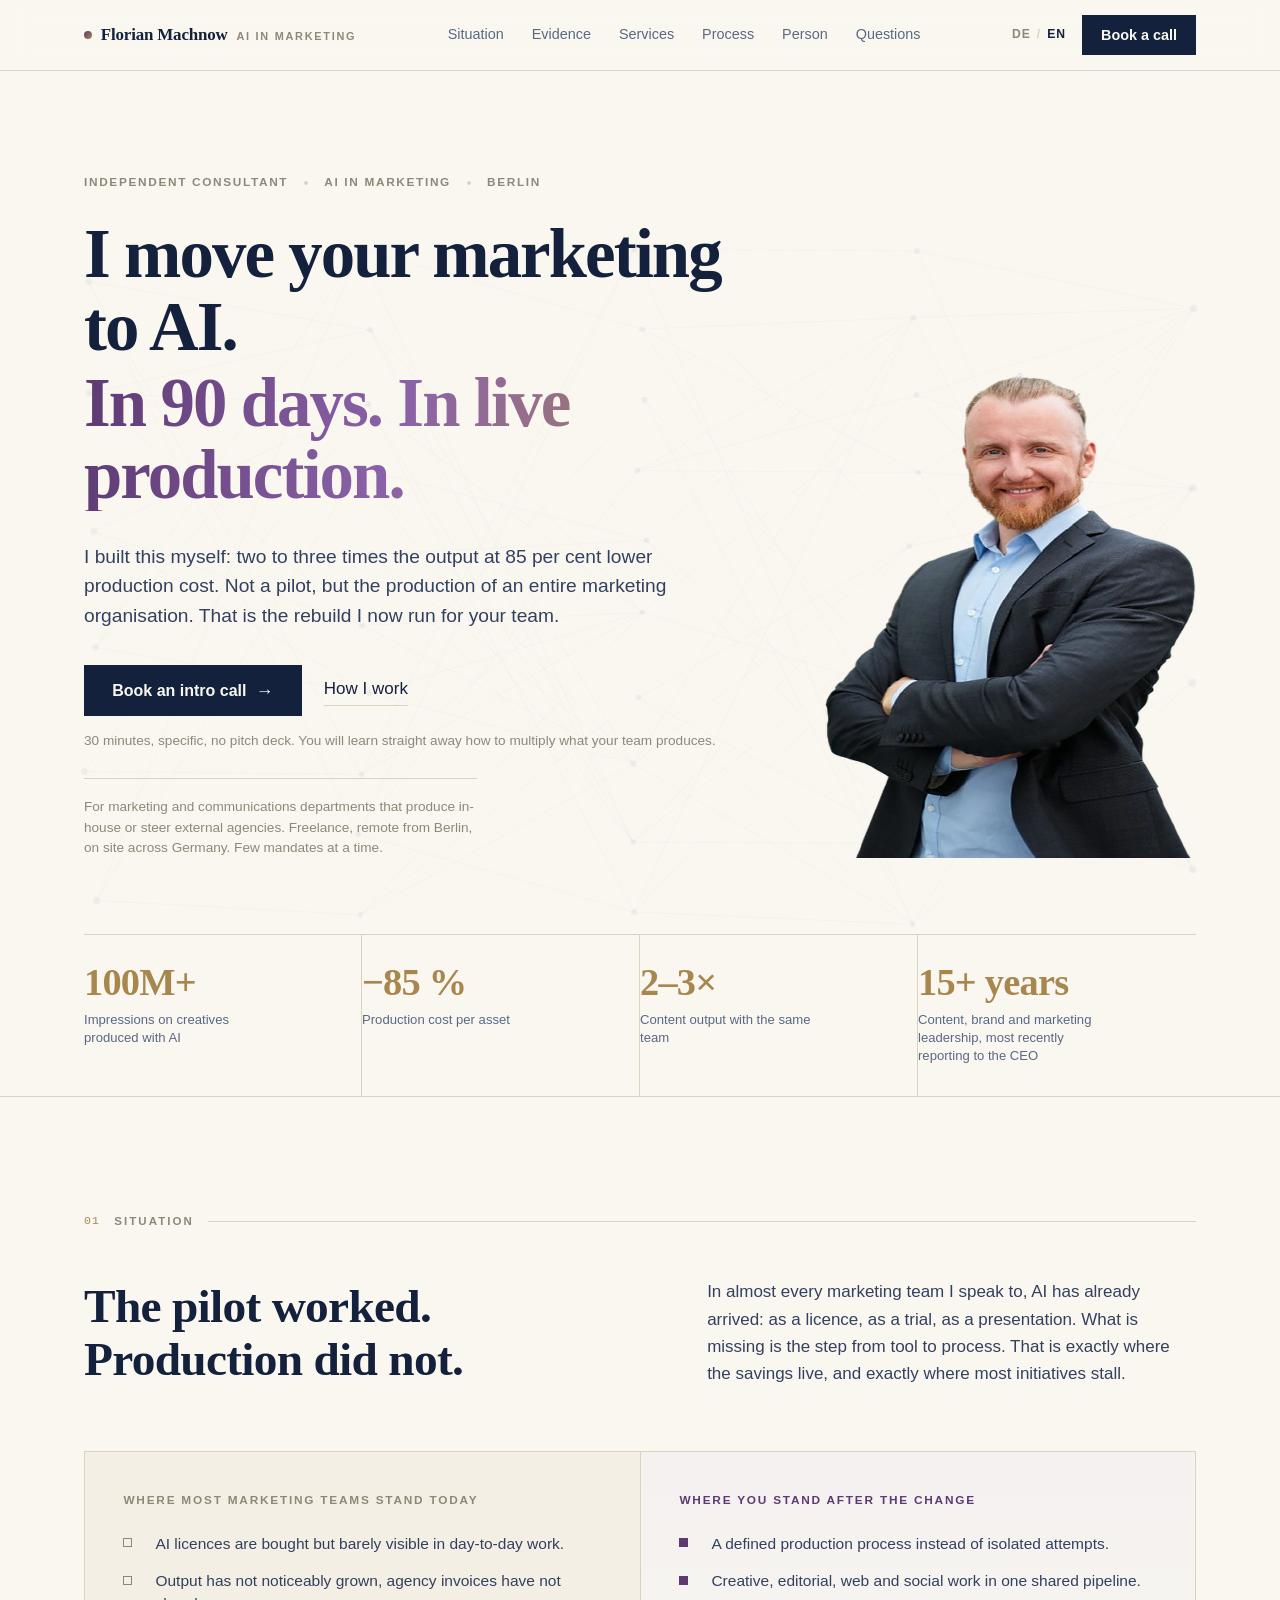
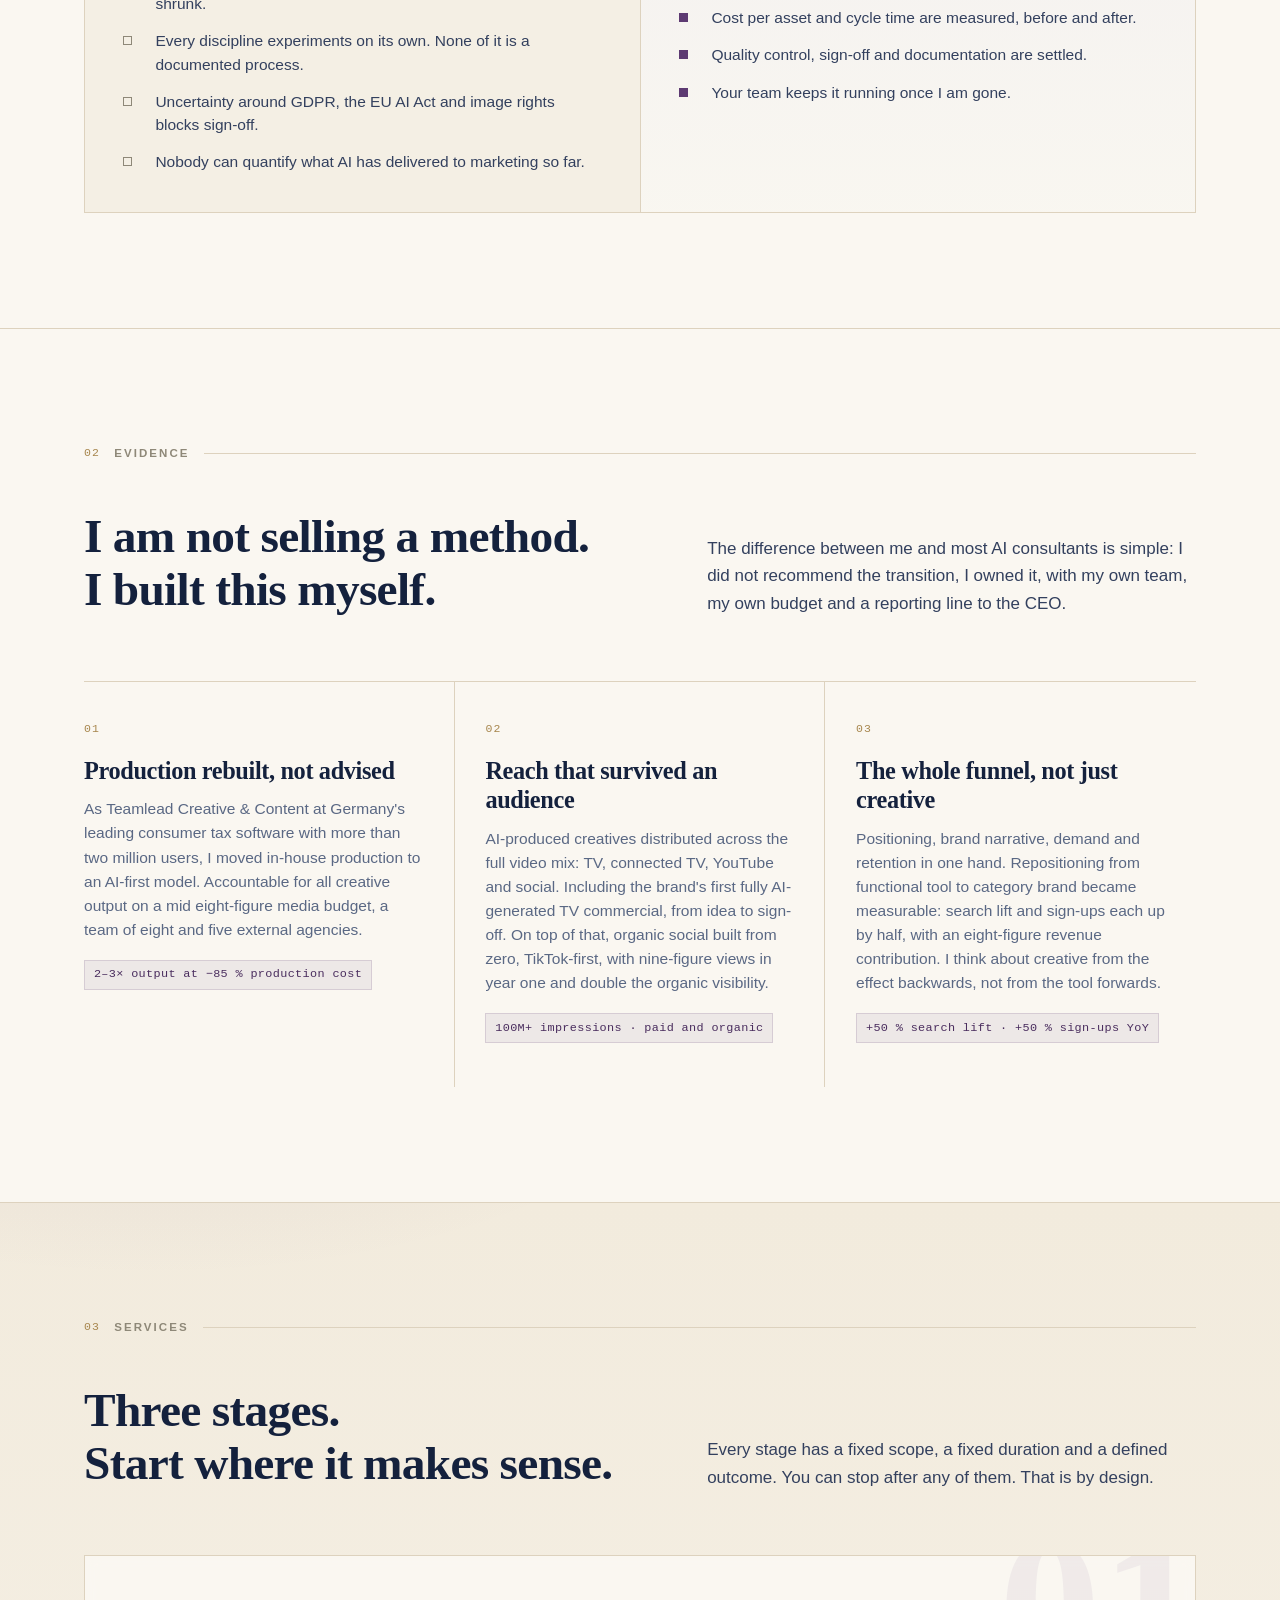
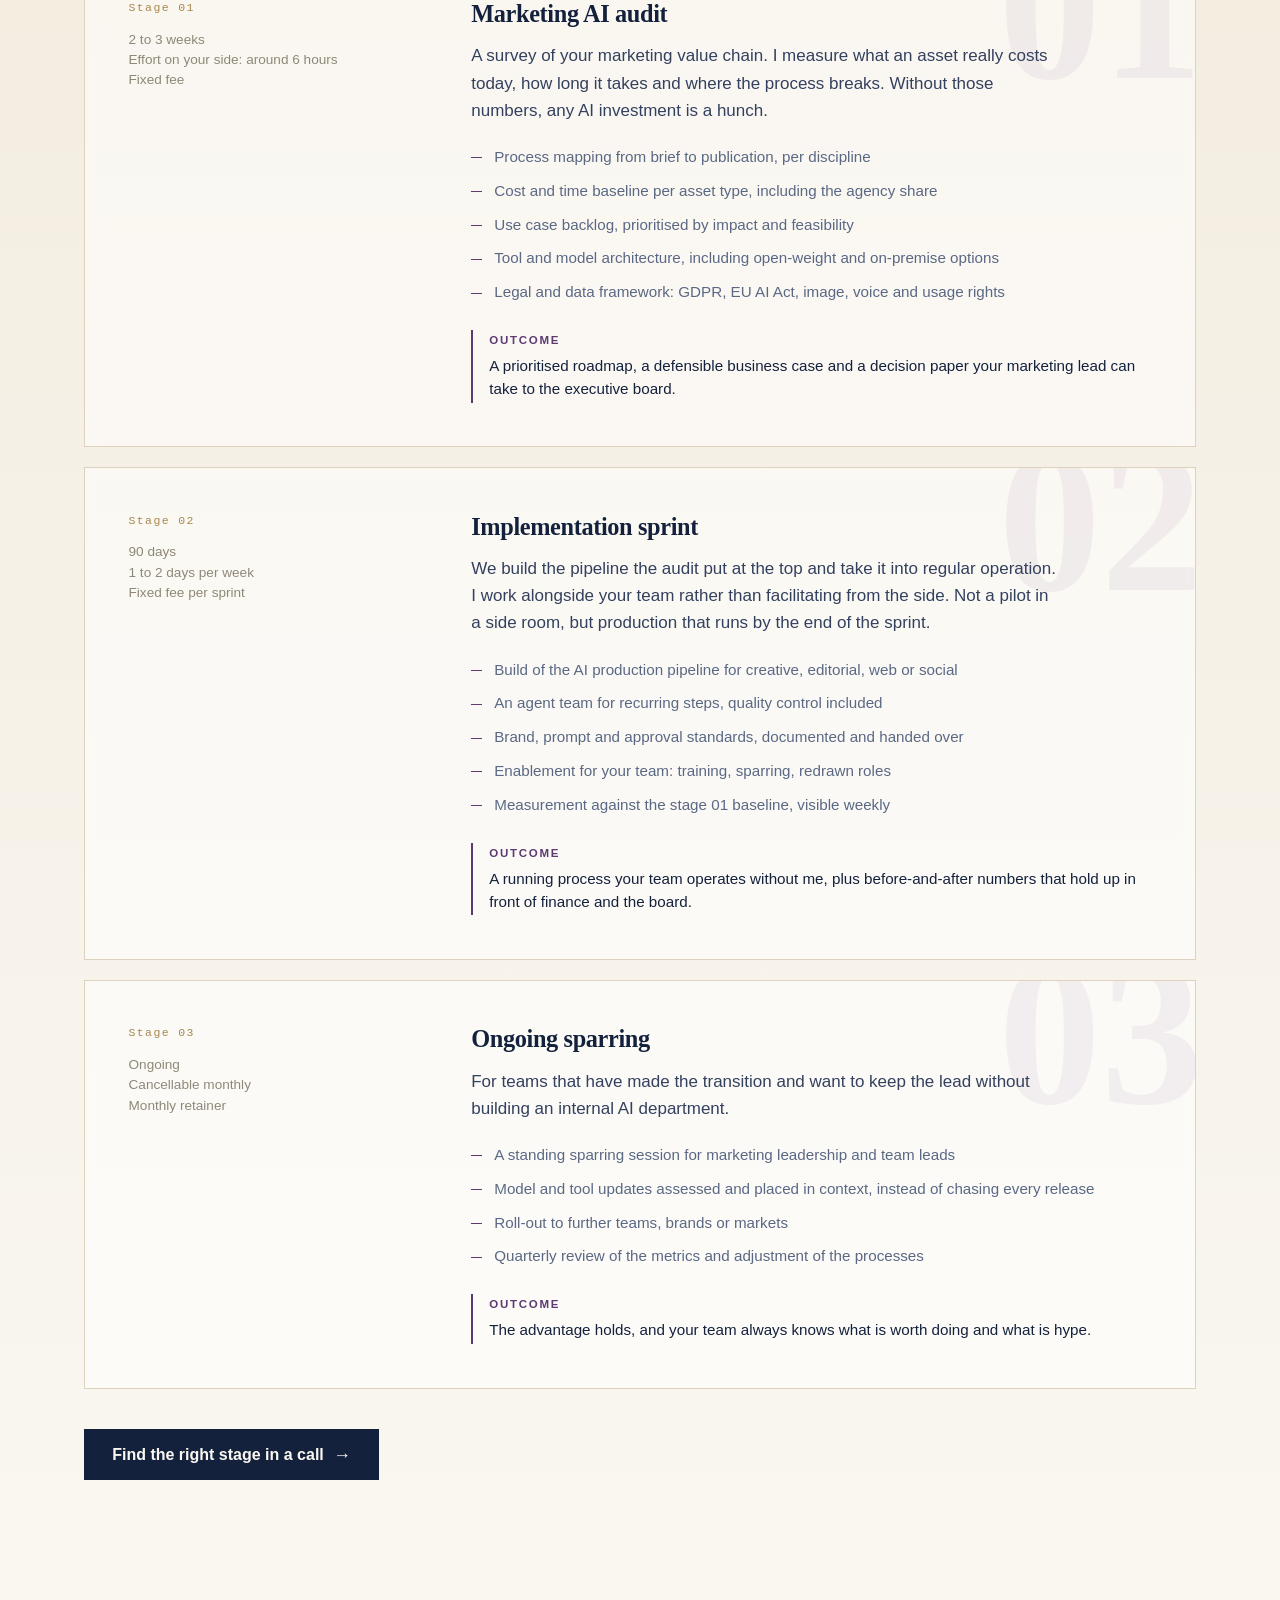
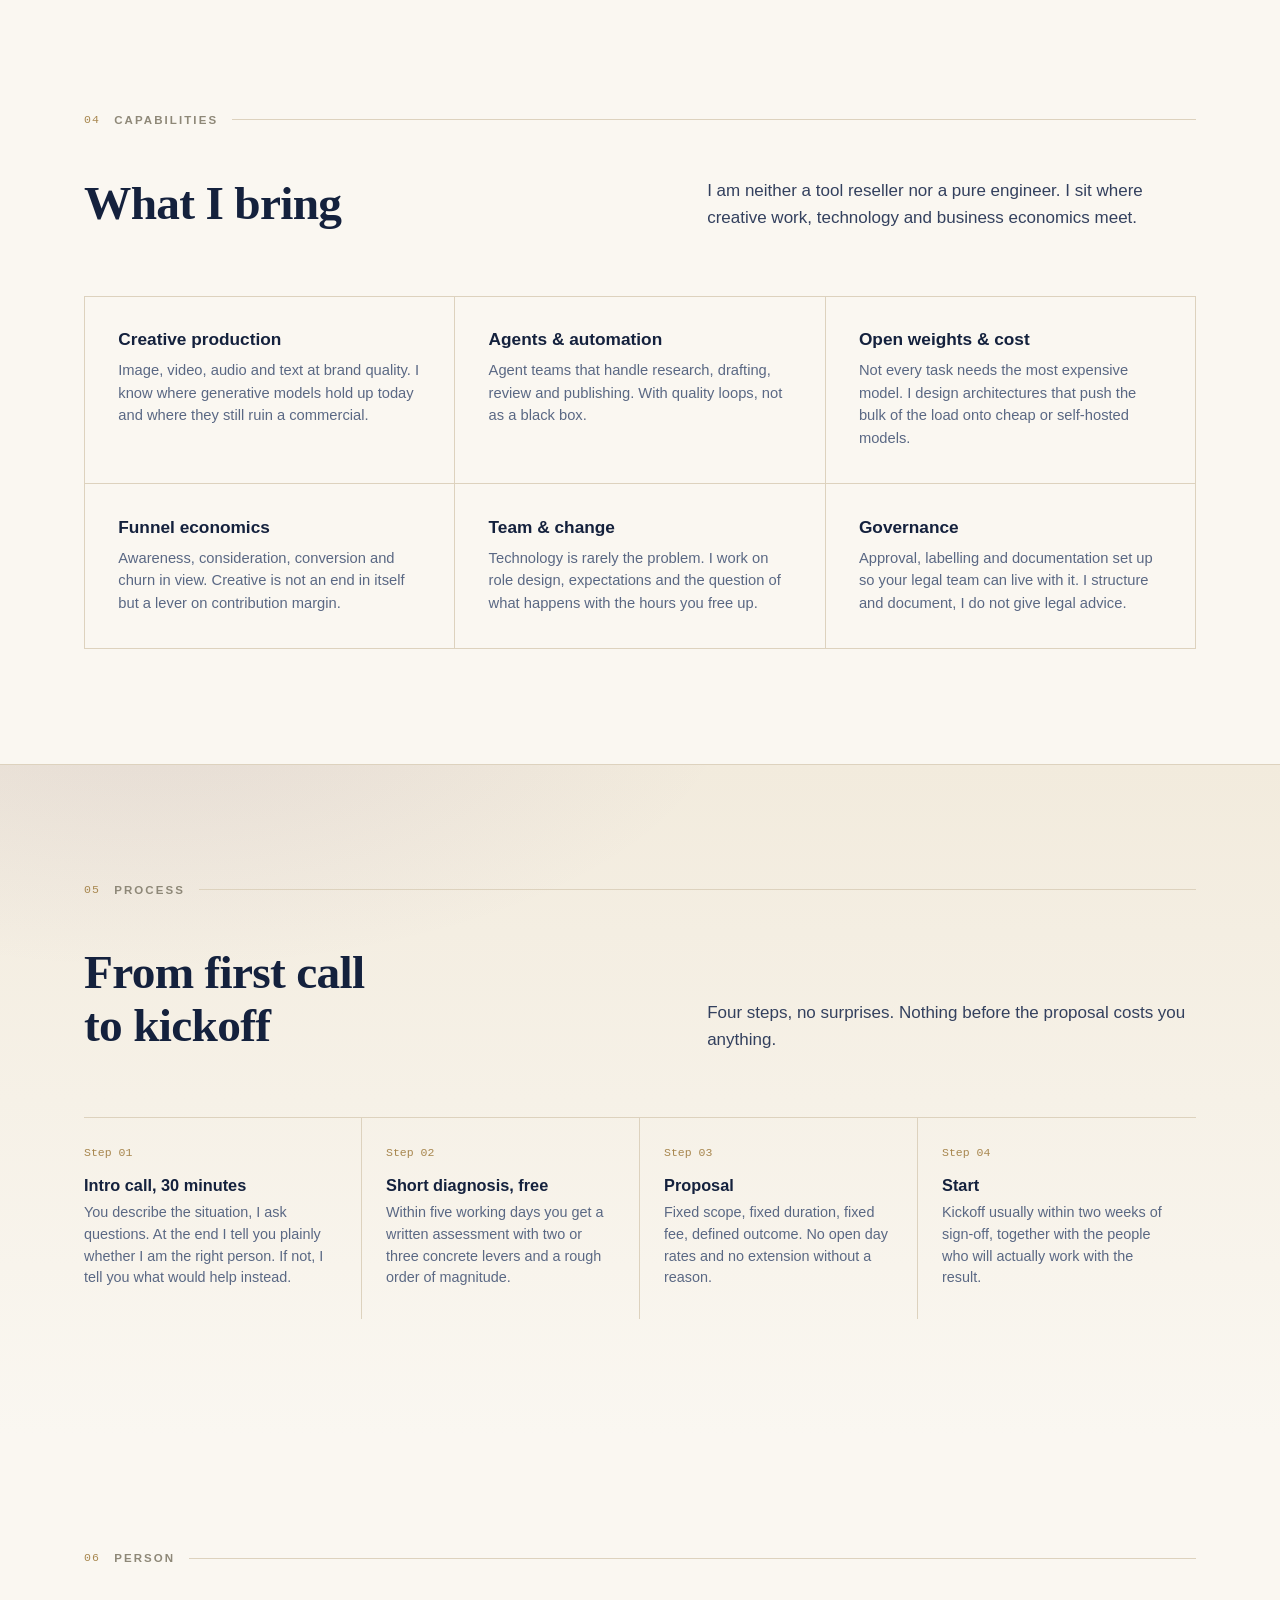
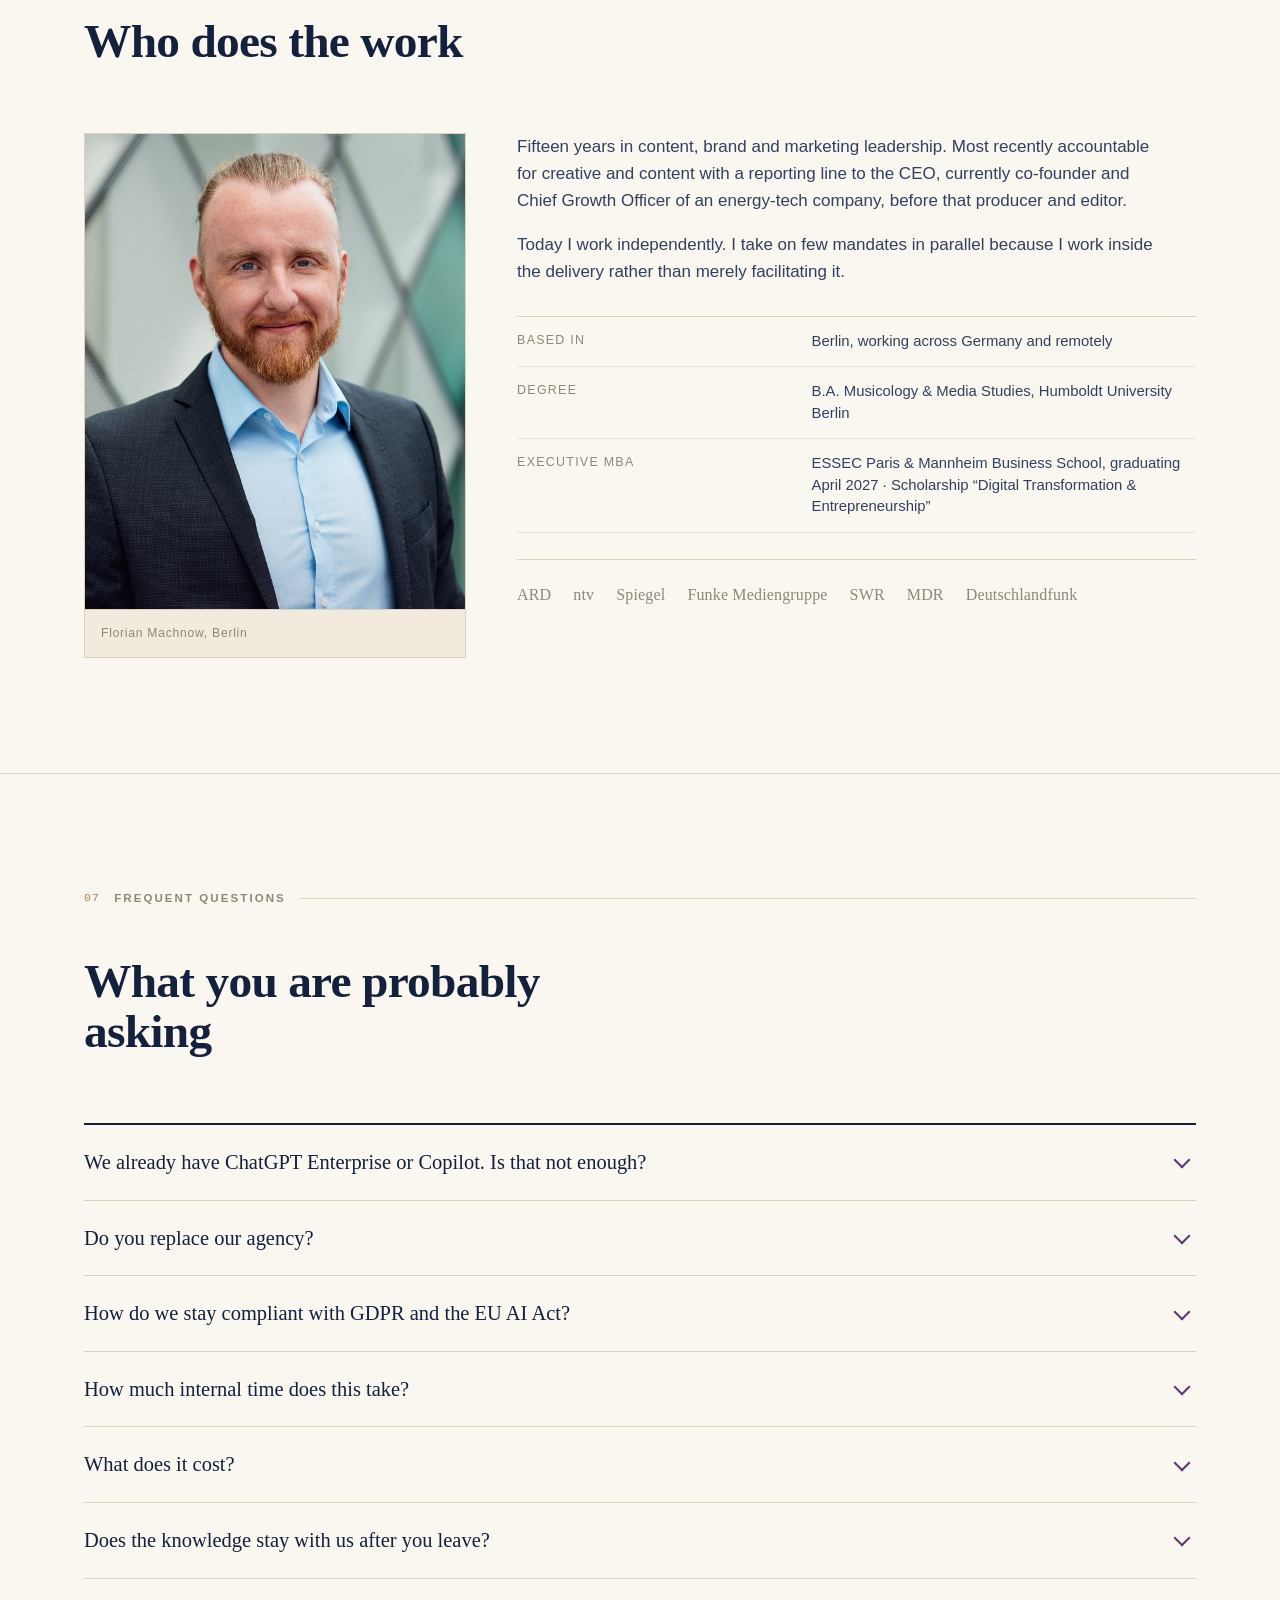
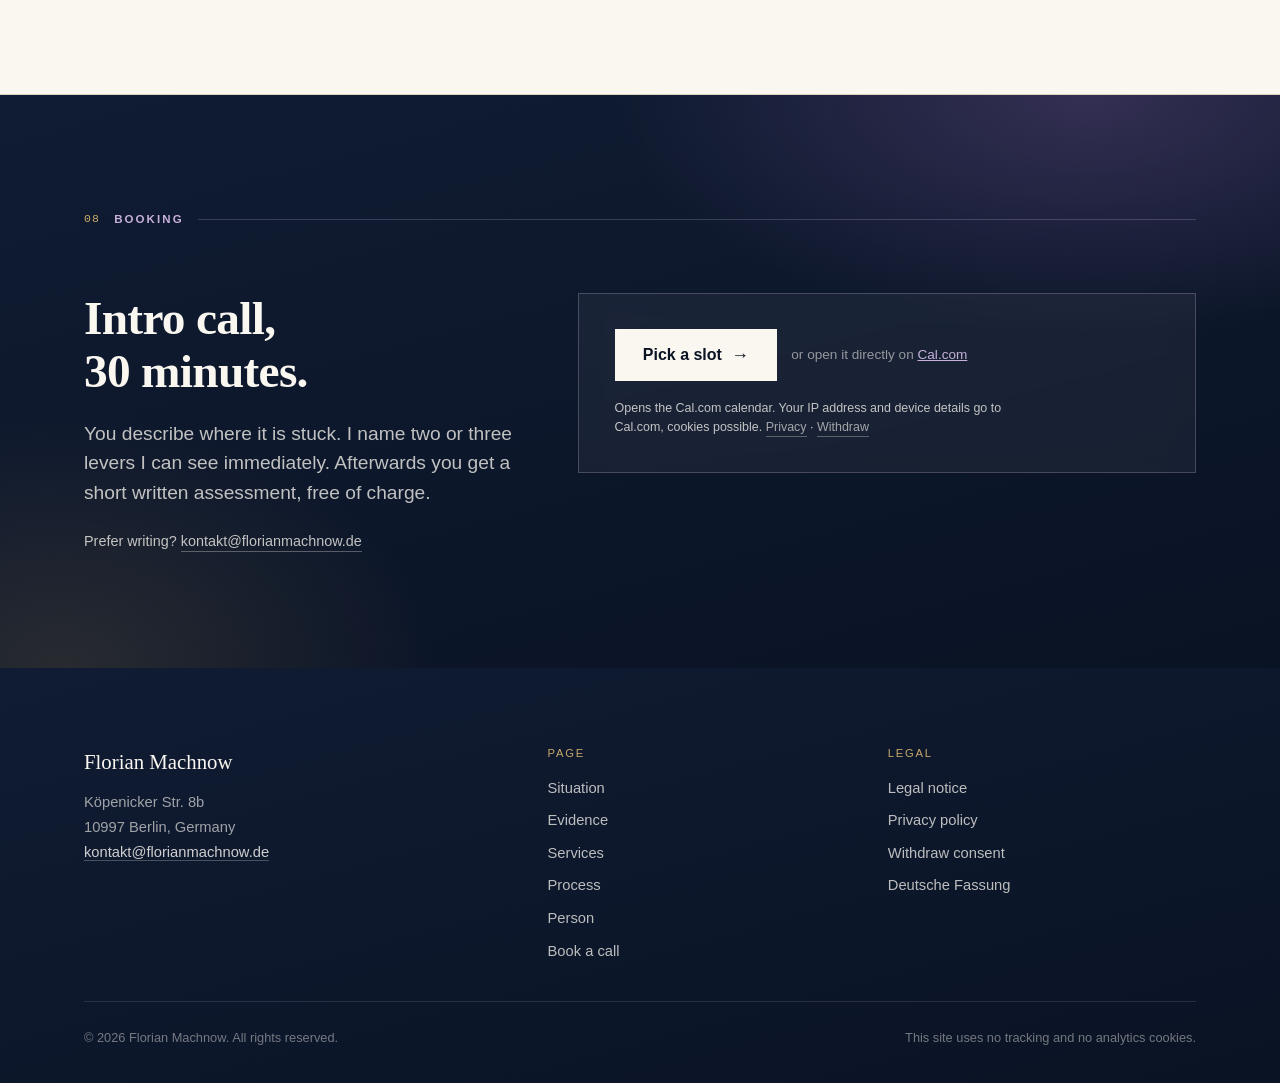
==== commit 92d2187f: "Version 2: Old-Money-Farbwelt, KI-Raum im Hero, Portrait, gekuerzte Inhalte - Farbwelt auf Navy, Cre" ====
--- a/en/index.html
+++ b/en/index.html
@@ -6,11 +6,8 @@
 <title>Florian Machnow · AI in marketing. Implemented, not advised.</title>
 <meta name="description" content="Independent consultant for AI in marketing. I move marketing departments to AI-based production: more output, lower production cost, measured across the funnel.">
 <meta name="author" content="Florian Machnow">
-
-<!-- This site is deliberately excluded from search engines. -->
 <meta name="robots" content="noindex, nofollow, noarchive, nosnippet, noimageindex, noai, noimageai">
 <meta name="googlebot" content="noindex, nofollow">
-
 <meta property="og:type" content="website">
 <meta property="og:locale" content="en_GB">
 <meta property="og:site_name" content="Florian Machnow">
@@ -19,14 +16,14 @@
 <meta property="og:url" content="https://florianmachnow.de/en/">
 <meta property="og:image" content="https://florianmachnow.de/assets/img/og-image.png">
 <meta name="twitter:card" content="summary_large_image">
-<meta name="theme-color" content="#0E0E0E">
-
+<meta name="theme-color" content="#0A1324">
 <link rel="icon" href="/favicon.svg" type="image/svg+xml">
 <link rel="alternate icon" href="/favicon.ico" sizes="32x32">
 <link rel="apple-touch-icon" href="/apple-touch-icon.png">
 <link rel="manifest" href="/site.webmanifest">
 <link rel="canonical" href="https://florianmachnow.de/en/">
 <link rel="stylesheet" href="/assets/css/style.css">
+<script>document.documentElement.classList.add('js');</script>
 </head>
 <body>
 <a class="skip-link" href="#main">Skip to content</a>
@@ -50,19 +47,21 @@
       <span class="lang">
         <a href="/" hreflang="de">DE</a><span class="lang__sep">/</span><span class="is-active">EN</span>
       </span>
-      <a class="btn btn--sm" href="#call">Book a call</a>
+      <a class="btn btn--sm" href="#call"><span>Book a call</span></a>
     </div>
   </div>
 </header>
 
 <main id="main">
 
-<!-- ============================ HERO ============================ -->
-<section class="hero">
-  <div class="wrap">
-    <div class="hero__grid">
+<section class="hero" id="hero">
+  <canvas class="hero__canvas" id="neural" aria-hidden="true"></canvas>
+  <div class="hero__veil" aria-hidden="true"></div>
+
+  <div class="wrap hero__inner">
+    <div class="hero__grid" data-reveal>
       <div>
-        <div class="hero__meta">
+        <div class="hero__meta rise">
           <span class="hero__meta-item">Independent consultant</span>
           <span class="hero__meta-dot" aria-hidden="true"></span>
           <span class="hero__meta-item">AI in marketing</span>
@@ -70,54 +69,49 @@
           <span class="hero__meta-item">Berlin</span>
         </div>
 
-        <h1 class="h-display">I moved a marketing organisation to AI.<br>
-          <span class="accent">Not on a slide. In live production.</span></h1>
-
-        <p class="lead hero__lead">I work with marketing departments whose output expectations grow faster than
-          their budget. I put AI where your value is actually created: in creative, editorial, web and social.
-          Measured in cost, cycle time and effect.</p>
-
-        <div class="hero__cta">
-          <a class="btn" href="#call">Book an intro call <span class="btn__arrow" aria-hidden="true">→</span></a>
+        <h1 class="h-display">
+          <span class="rl"><span style="--i:1">I move your marketing to AI.</span></span>
+          <span class="rl"><span class="hero__h1-alt" style="--i:2" data-scramble>In 90 days. In live production.</span></span>
+        </h1>
+
+        <p class="lead hero__lead rise" style="--i:4">I built this myself: two to three times the output at
+          85 per cent lower production cost. Not a pilot, but the production of an entire marketing
+          organisation. That is the rebuild I now run for your team.</p>
+
+        <div class="hero__cta rise" style="--i:5">
+          <a class="btn" href="#call"><span>Book an intro call</span> <span class="btn__arrow" aria-hidden="true">&rarr;</span></a>
           <a class="link-underline" href="#services">How I work</a>
         </div>
-        <p class="hero__cta-note">30 minutes, specific, no pitch deck. You will know by the end whether this is worth your time.</p>
-      </div>
-
-      <aside class="hero__aside">
-        <dl>
-          <div>
-            <dt>Who for</dt>
-            <dd>Marketing and communications departments that produce in-house or steer external agencies.</dd>
-          </div>
-          <div>
-            <dt>What for</dt>
-            <dd>Creative production, automation, agent systems and funnel economics from awareness to churn.</dd>
-          </div>
-          <div>
-            <dt>How</dt>
-            <dd>Freelance, remote from Berlin, on site across Germany for workshops and kickoffs. Few mandates at a time.</dd>
-          </div>
-        </dl>
-      </aside>
-    </div>
-
-    <div class="proof">
+        <p class="hero__cta-note rise" style="--i:6">30 minutes, specific, no pitch deck. You will learn straight away how to multiply what your team produces.</p>
+
+        <p class="hero__for rise" style="--i:7">For marketing and communications departments that produce in-house
+          or steer external agencies. Freelance, remote from Berlin, on site across Germany. Few mandates at a time.</p>
+      </div>
+
+      <div class="hero__portrait rise" style="--i:6">
+        <picture>
+          <source srcset="/assets/img/florian-hero.webp" type="image/webp">
+          <img src="/assets/img/florian-hero.png" alt="Florian Machnow" width="348" height="591" decoding="async">
+        </picture>
+      </div>
+    </div>
+
+    <div class="proof" data-reveal>
       <div class="proof__grid">
-        <div class="proof__item">
-          <div class="proof__value">100M+</div>
+        <div class="proof__item rise" style="--i:0">
+          <div class="proof__value"><span data-count-to="100" data-suffix="M+">100M+</span></div>
           <p class="proof__label">Impressions on creatives produced with AI</p>
         </div>
-        <div class="proof__item">
-          <div class="proof__value">&minus;85&nbsp;%</div>
-          <p class="proof__label">Production cost at 2 to 3 times the content output</p>
-        </div>
-        <div class="proof__item">
-          <div class="proof__value">5 teams</div>
-          <p class="proof__label">Creative, editorial, web design, web development and social moved over</p>
-        </div>
-        <div class="proof__item">
-          <div class="proof__value">15+ years</div>
+        <div class="proof__item rise" style="--i:1">
+          <div class="proof__value"><span data-count-to="85" data-prefix="&minus;" data-suffix="&nbsp;%">&minus;85&nbsp;%</span></div>
+          <p class="proof__label">Production cost per asset</p>
+        </div>
+        <div class="proof__item rise" style="--i:2">
+          <div class="proof__value"><span>2&ndash;3&times;</span></div>
+          <p class="proof__label">Content output with the same team</p>
+        </div>
+        <div class="proof__item rise" style="--i:3">
+          <div class="proof__value"><span data-count-to="15" data-suffix="+ years">15+ years</span></div>
           <p class="proof__label">Content, brand and marketing leadership, most recently reporting to the CEO</p>
         </div>
       </div>
@@ -125,23 +119,25 @@
   </div>
 </section>
 
-<!-- ============================ SITUATION ============================ -->
 <section class="section" id="situation">
   <div class="wrap">
-    <div class="section-head">
-      <div class="section-head__meta">
+    <div class="section-head" data-reveal>
+      <div class="section-head__meta rise">
         <span class="num">01</span>
         <span class="eyebrow eyebrow-muted">Situation</span>
-        <span class="section-head__rule" aria-hidden="true"></span>
-      </div>
-      <h2 class="h-section">The pilot worked.<br>Production did not.</h2>
-      <p class="body-text">In almost every marketing team I speak to, AI has already arrived: as a licence,
+        <span class="section-head__rule draw" aria-hidden="true"></span>
+      </div>
+      <h2 class="h-section">
+        <span class="rl"><span style="--i:0">The pilot worked.</span></span>
+        <span class="rl"><span style="--i:1">Production did not.</span></span>
+      </h2>
+      <p class="body-text rise" style="--i:3">In almost every marketing team I speak to, AI has already arrived: as a licence,
         as a trial, as a presentation. What is missing is the step from tool to process. That is exactly where
         the savings live, and exactly where most initiatives stall.</p>
     </div>
 
-    <div class="contrast">
-      <div class="contrast__col contrast__col--now">
+    <div class="contrast" data-reveal>
+      <div class="contrast__col contrast__col--now rise">
         <div class="contrast__title">Where most marketing teams stand today</div>
         <ul class="checklist">
           <li>AI licences are bought but barely visible in day-to-day work.</li>
@@ -151,7 +147,7 @@
           <li>Nobody can quantify what AI has delivered to marketing so far.</li>
         </ul>
       </div>
-      <div class="contrast__col contrast__col--next">
+      <div class="contrast__col contrast__col--next rise" style="--i:1">
         <div class="contrast__title">Where you stand after the change</div>
         <ul class="checklist checklist--next">
           <li>A defined production process instead of isolated attempts.</li>
@@ -165,77 +161,72 @@
   </div>
 </section>
 
-<!-- ============================ EVIDENCE ============================ -->
 <section class="section" id="evidence">
   <div class="wrap">
-    <div class="section-head">
-      <div class="section-head__meta">
+    <div class="section-head" data-reveal>
+      <div class="section-head__meta rise">
         <span class="num">02</span>
         <span class="eyebrow eyebrow-muted">Evidence</span>
-        <span class="section-head__rule" aria-hidden="true"></span>
-      </div>
-      <h2 class="h-section">I am not selling a method.<br>I built this myself.</h2>
-      <p class="body-text">The difference between me and most AI consultants is simple: I did not recommend the
+        <span class="section-head__rule draw" aria-hidden="true"></span>
+      </div>
+      <h2 class="h-section">
+        <span class="rl"><span style="--i:0">I am not selling a method.</span></span>
+        <span class="rl"><span style="--i:1">I built this myself.</span></span>
+      </h2>
+      <p class="body-text rise" style="--i:3">The difference between me and most AI consultants is simple: I did not recommend the
         transition, I owned it, with my own team, my own budget and a reporting line to the CEO.</p>
     </div>
 
-    <div class="cards cards--3">
-      <article class="card">
+    <div class="cards cards--3" data-reveal>
+      <article class="card rise" style="--i:0">
         <span class="num card__num">01</span>
         <h3 class="h-card">Production rebuilt, not advised</h3>
         <p>As Teamlead Creative &amp; Content at Germany's leading consumer tax software with more than two
           million users, I moved in-house production to an AI-first model. Accountable for all creative output
           on a mid eight-figure media budget, a team of eight and five external agencies.</p>
-        <span class="card__kpi">2–3× output at −85 % production cost</span>
+        <span class="card__kpi">2&ndash;3&times; output at &minus;85 % production cost</span>
       </article>
 
-      <article class="card">
+      <article class="card rise" style="--i:1">
         <span class="num card__num">02</span>
         <h3 class="h-card">Reach that survived an audience</h3>
         <p>AI-produced creatives distributed across the full video mix: TV, connected TV, YouTube and social.
           Including the brand's first fully AI-generated TV commercial, from idea to sign-off. On top of that,
           organic social built from zero, TikTok-first, with nine-figure views in year one and double the
           organic visibility.</p>
-        <span class="card__kpi">100M+ impressions · paid and organic</span>
+        <span class="card__kpi">100M+ impressions &middot; paid and organic</span>
       </article>
 
-      <article class="card">
+      <article class="card rise" style="--i:2">
         <span class="num card__num">03</span>
         <h3 class="h-card">The whole funnel, not just creative</h3>
         <p>Positioning, brand narrative, demand and retention in one hand. Repositioning from functional tool
           to category brand became measurable: search lift and sign-ups each up by half, with an eight-figure
           revenue contribution. I think about creative from the effect backwards, not from the tool forwards.</p>
-        <span class="card__kpi">+50 % search lift · +50 % sign-ups YoY</span>
+        <span class="card__kpi">+50 % search lift &middot; +50 % sign-ups YoY</span>
       </article>
     </div>
-
-    <p class="body-text" style="margin-top:34px;font-size:.92rem;color:var(--ink-40)">
-      <strong style="color:var(--ink-60)">On references:</strong>
-      These results come from in-house accountability, not from consulting mandates. Out of respect for
-      confidentiality and existing agreements I do not name brands or display client logos here.
-      Companies, timeframes and my respective role are named in the intro call, and I walk you through how
-      the numbers were derived. Confidential client data stays confidential. Later, yours will too.
-    </p>
-  </div>
-</section>
-
-<!-- ============================ SERVICES ============================ -->
+  </div>
+</section>
+
 <section class="section section--sand" id="services">
   <div class="wrap">
-    <div class="section-head">
-      <div class="section-head__meta">
+    <div class="section-head" data-reveal>
+      <div class="section-head__meta rise">
         <span class="num">03</span>
         <span class="eyebrow eyebrow-muted">Services</span>
-        <span class="section-head__rule" aria-hidden="true"></span>
-      </div>
-      <h2 class="h-section">Three stages.<br>Start where it makes sense.</h2>
-      <p class="body-text">Every stage has a fixed scope, a fixed duration and a defined outcome.
+        <span class="section-head__rule draw" aria-hidden="true"></span>
+      </div>
+      <h2 class="h-section">
+        <span class="rl"><span style="--i:0">Three stages.</span></span>
+        <span class="rl"><span style="--i:1">Start where it makes sense.</span></span>
+      </h2>
+      <p class="body-text rise" style="--i:3">Every stage has a fixed scope, a fixed duration and a defined outcome.
         You can stop after any of them. That is by design.</p>
     </div>
 
-    <div class="tiers">
-
-      <article class="tier">
+    <div class="tiers" data-reveal>
+      <article class="tier rise" data-stage="01" style="--i:0">
         <div class="tier__aside">
           <span class="tier__stage">Stage 01</span>
           <p class="tier__meta">2 to 3 weeks<br>Effort on your side: around 6 hours<br>Fixed fee</p>
@@ -259,7 +250,7 @@
         </div>
       </article>
 
-      <article class="tier">
+      <article class="tier rise" data-stage="02" style="--i:1">
         <div class="tier__aside">
           <span class="tier__stage">Stage 02</span>
           <p class="tier__meta">90 days<br>1 to 2 days per week<br>Fixed fee per sprint</p>
@@ -284,7 +275,7 @@
         </div>
       </article>
 
-      <article class="tier">
+      <article class="tier rise" data-stage="03" style="--i:2">
         <div class="tier__aside">
           <span class="tier__stage">Stage 03</span>
           <p class="tier__meta">Ongoing<br>Cancellable monthly<br>Monthly retainer</p>
@@ -305,122 +296,99 @@
           </div>
         </div>
       </article>
-
-    </div>
-
-    <div style="margin-top:40px">
-      <a class="btn" href="#call">Find the right stage in a call <span class="btn__arrow" aria-hidden="true">→</span></a>
-    </div>
-  </div>
-</section>
-
-<!-- ============================ CAPABILITIES ============================ -->
+    </div>
+
+    <div style="margin-top:40px" data-reveal>
+      <a class="btn rise" href="#call"><span>Find the right stage in a call</span> <span class="btn__arrow" aria-hidden="true">&rarr;</span></a>
+    </div>
+  </div>
+</section>
+
 <section class="section" id="fields">
   <div class="wrap">
-    <div class="section-head">
-      <div class="section-head__meta">
+    <div class="section-head" data-reveal>
+      <div class="section-head__meta rise">
         <span class="num">04</span>
         <span class="eyebrow eyebrow-muted">Capabilities</span>
-        <span class="section-head__rule" aria-hidden="true"></span>
-      </div>
-      <h2 class="h-section">What I bring</h2>
-      <p class="body-text">I am neither a tool reseller nor a pure engineer. I sit where creative work,
+        <span class="section-head__rule draw" aria-hidden="true"></span>
+      </div>
+      <h2 class="h-section">
+        <span class="rl"><span style="--i:0">What I bring</span></span>
+      </h2>
+      <p class="body-text rise" style="--i:2">I am neither a tool reseller nor a pure engineer. I sit where creative work,
         technology and business economics meet.</p>
     </div>
 
-    <div class="grid-skills">
-      <div class="skill">
+    <div class="grid-skills" data-reveal>
+      <div class="skill rise" style="--i:0">
         <h3>Creative production</h3>
         <p>Image, video, audio and text at brand quality. I know where generative models hold up today and
           where they still ruin a commercial.</p>
-        <div class="skill__tags">
-          <span class="tag">Midjourney</span><span class="tag">Flux</span><span class="tag">Veo</span>
-          <span class="tag">Runway</span><span class="tag">Kling</span><span class="tag">ElevenLabs</span>
-          <span class="tag">Adobe CC</span>
-        </div>
-      </div>
-      <div class="skill">
+      </div>
+      <div class="skill rise" style="--i:1">
         <h3>Agents &amp; automation</h3>
         <p>Agent teams that handle research, drafting, review and publishing. With quality loops,
           not as a black box.</p>
-        <div class="skill__tags">
-          <span class="tag">Claude</span><span class="tag">GPT</span><span class="tag">Gemini</span>
-          <span class="tag">MCP</span><span class="tag">n8n</span><span class="tag">Airtable</span>
-        </div>
-      </div>
-      <div class="skill">
+      </div>
+      <div class="skill rise" style="--i:2">
         <h3>Open weights &amp; cost</h3>
         <p>Not every task needs the most expensive model. I design architectures that push the bulk of the
           load onto cheap or self-hosted models.</p>
-        <div class="skill__tags">
-          <span class="tag">Open-weight models</span><span class="tag">Finetuning</span>
-          <span class="tag">EU hosting</span><span class="tag">Cost model</span>
-        </div>
-      </div>
-      <div class="skill">
+      </div>
+      <div class="skill rise" style="--i:3">
         <h3>Funnel economics</h3>
         <p>Awareness, consideration, conversion and churn in view. Creative is not an end in itself but a lever
           on contribution margin.</p>
-        <div class="skill__tags">
-          <span class="tag">Brand lift</span><span class="tag">GA4</span><span class="tag">HubSpot</span>
-          <span class="tag">Sistrix</span><span class="tag">Retention</span>
-        </div>
-      </div>
-      <div class="skill">
+      </div>
+      <div class="skill rise" style="--i:4">
         <h3>Team &amp; change</h3>
         <p>Technology is rarely the problem. I work on role design, expectations and the question of what
           happens with the hours you free up.</p>
-        <div class="skill__tags">
-          <span class="tag">Role design</span><span class="tag">Enablement</span>
-          <span class="tag">Agency steering</span><span class="tag">In-housing</span>
-        </div>
-      </div>
-      <div class="skill">
+      </div>
+      <div class="skill rise" style="--i:5">
         <h3>Governance</h3>
         <p>Approval, labelling and documentation set up so your legal team can live with it.
           I structure and document, I do not give legal advice.</p>
-        <div class="skill__tags">
-          <span class="tag">GDPR</span><span class="tag">EU AI Act</span>
-          <span class="tag">Image &amp; voice rights</span><span class="tag">Approval flows</span>
-        </div>
-      </div>
-    </div>
-  </div>
-</section>
-
-<!-- ============================ PROCESS ============================ -->
+      </div>
+    </div>
+  </div>
+</section>
+
 <section class="section section--sand" id="process">
   <div class="wrap">
-    <div class="section-head">
-      <div class="section-head__meta">
+    <div class="section-head" data-reveal>
+      <div class="section-head__meta rise">
         <span class="num">05</span>
         <span class="eyebrow eyebrow-muted">Process</span>
-        <span class="section-head__rule" aria-hidden="true"></span>
-      </div>
-      <h2 class="h-section">From first call<br>to kickoff</h2>
-      <p class="body-text">Four steps, no surprises. Nothing before the proposal costs you anything.</p>
-    </div>
-
-    <div class="steps">
-      <div class="step">
+        <span class="section-head__rule draw" aria-hidden="true"></span>
+      </div>
+      <h2 class="h-section">
+        <span class="rl"><span style="--i:0">From first call</span></span>
+        <span class="rl"><span style="--i:1">to kickoff</span></span>
+      </h2>
+      <p class="body-text rise" style="--i:3">Four steps, no surprises. Nothing before the proposal costs you anything.</p>
+    </div>
+
+    <div class="steps" data-reveal>
+      <div class="step rise" style="--i:0">
         <span class="step__n">Step 01</span>
         <h3>Intro call, 30 minutes</h3>
         <p>You describe the situation, I ask questions. At the end I tell you plainly whether I am the right
           person. If not, I tell you what would help instead.</p>
       </div>
-      <div class="step">
+      <div class="step rise" style="--i:1">
         <span class="step__n">Step 02</span>
         <h3>Short diagnosis, free</h3>
         <p>Within five working days you get a written assessment with two or three concrete levers and a
           rough order of magnitude.</p>
       </div>
-      <div class="step">
+      <div class="step rise" style="--i:2">
         <span class="step__n">Step 03</span>
         <h3>Proposal</h3>
         <p>Fixed scope, fixed duration, fixed fee, defined outcome. No open day rates and no extension
           without a reason.</p>
       </div>
-      <div class="step">
+      <div class="step rise" style="--i:3">
         <span class="step__n">Step 04</span>
         <h3>Start</h3>
         <p>Kickoff usually within two weeks of sign-off, together with the people who will actually work
@@ -430,42 +398,36 @@
   </div>
 </section>
 
-<!-- ============================ PERSON ============================ -->
 <section class="section" id="person">
   <div class="wrap">
-    <div class="section-head">
-      <div class="section-head__meta">
+    <div class="section-head" data-reveal>
+      <div class="section-head__meta rise">
         <span class="num">06</span>
         <span class="eyebrow eyebrow-muted">Person</span>
-        <span class="section-head__rule" aria-hidden="true"></span>
-      </div>
-      <h2 class="h-section">Who does the work</h2>
-    </div>
-
-    <div class="about">
-      <figure class="portrait">
-        <img src="/assets/img/florian-machnow.jpg" alt="Portrait of Florian Machnow" width="800" height="1000">
+        <span class="section-head__rule draw" aria-hidden="true"></span>
+      </div>
+      <h2 class="h-section">
+        <span class="rl"><span style="--i:0">Who does the work</span></span>
+      </h2>
+    </div>
+
+    <div class="about" data-reveal>
+      <figure class="portrait rise">
+        <img src="/assets/img/florian-machnow.jpg" alt="Portrait of Florian Machnow" width="1200" height="1500">
         <figcaption class="portrait__cap">Florian Machnow, Berlin</figcaption>
       </figure>
 
-      <div>
-        <p class="body-text">Fifteen years in content, brand and marketing leadership. Most recently Teamlead
-          Creative &amp; Content reporting to the CEO, before that co-founder and Chief Growth Officer of an
-          energy-tech venture in Germany and Spain, and before that editor and company spokesperson at two
-          well-known finance and tax brands.</p>
-        <p class="body-text">My path is unusual: musicology and media studies at Humboldt University, eleven
-          years of tax advisory practice with more than 750 clients a year, a journalism traineeship, then
-          editorial, then brand. That mix is the reason I can hold the same conversation with creatives,
-          with finance and with the executive board without switching languages.</p>
+      <div class="rise" style="--i:1">
+        <p class="body-text">Fifteen years in content, brand and marketing leadership. Most recently accountable
+          for creative and content with a reporting line to the CEO, currently co-founder and Chief Growth
+          Officer of an energy-tech company, before that producer and editor.</p>
         <p class="body-text">Today I work independently. I take on few mandates in parallel because I work
           inside the delivery rather than merely facilitating it.</p>
 
         <dl class="about__facts">
           <div class="fact"><dt>Based in</dt><dd>Berlin, working across Germany and remotely</dd></div>
           <div class="fact"><dt>Degree</dt><dd>B.A. Musicology &amp; Media Studies, Humboldt University Berlin</dd></div>
-          <div class="fact"><dt>Executive MBA</dt><dd>ESSEC Paris &amp; Mannheim Business School, graduating April 2027 · Scholarship “Digital Transformation &amp; Entrepreneurship”</dd></div>
-          <div class="fact"><dt>Languages</dt><dd>German (native), English (C2, TOEIC 985/990), French (B1)</dd></div>
-          <div class="fact"><dt>Stage</dt><dd>OMR, Digital Bash</dd></div>
+          <div class="fact"><dt>Executive MBA</dt><dd>ESSEC Paris &amp; Mannheim Business School, graduating April 2027 &middot; Scholarship &ldquo;Digital Transformation &amp; Entrepreneurship&rdquo;</dd></div>
         </dl>
 
         <div class="logo-row" aria-label="Selected media I have spoken to as an expert">
@@ -477,42 +439,21 @@
   </div>
 </section>
 
-<!-- ============================ FAQ ============================ -->
 <section class="section" id="questions">
   <div class="wrap">
-    <div class="section-head">
-      <div class="section-head__meta">
+    <div class="section-head" data-reveal>
+      <div class="section-head__meta rise">
         <span class="num">07</span>
         <span class="eyebrow eyebrow-muted">Frequent questions</span>
-        <span class="section-head__rule" aria-hidden="true"></span>
-      </div>
-      <h2 class="h-section">What you are probably asking</h2>
-    </div>
-
-    <div class="faq">
-      <details>
-        <summary>You show no client logos. Why not?</summary>
-        <div class="faq__answer">
-          <p>Because I would rather stay honest. I recently went independent. My results come from in-house
-            accountability, not from consulting mandates, and the companies involved have not granted me
-            promotional clearance. A wall of logos would simply be a lie.</p>
-          <p>What I do instead: I name companies, timeframes and my role in the intro call and walk you through
-            how every number was derived. What I do not do is disclose confidential client data. You can expect
-            exactly that discretion for your own project later. Anyone who wants to verify gets contacts from
-            my professional network.</p>
-        </div>
-      </details>
-
-      <details>
-        <summary>What does it cost?</summary>
-        <div class="faq__answer">
-          <p>I work with fixed fees per stage, not open day rates. I name the order of magnitude openly in the
-            intro call, as soon as I know the size of your team and how many disciplines are affected.</p>
-          <p>What I will not do is quote a fee before I know the scope. That would be a number without content.</p>
-        </div>
-      </details>
-
-      <details>
+        <span class="section-head__rule draw" aria-hidden="true"></span>
+      </div>
+      <h2 class="h-section">
+        <span class="rl"><span style="--i:0">What you are probably asking</span></span>
+      </h2>
+    </div>
+
+    <div class="faq" data-reveal>
+      <details class="rise" style="--i:0">
         <summary>We already have ChatGPT Enterprise or Copilot. Is that not enough?</summary>
         <div class="faq__answer">
           <p>A licence is not a process. In nearly every team I see, a few individuals use the tools well and
@@ -522,7 +463,7 @@
         </div>
       </details>
 
-      <details>
+      <details class="rise" style="--i:1">
         <summary>Do you replace our agency?</summary>
         <div class="faq__answer">
           <p>No. I assess which work is faster and cheaper in-house and which is better placed outside.
@@ -531,7 +472,7 @@
         </div>
       </details>
 
-      <details>
+      <details class="rise" style="--i:2">
         <summary>How do we stay compliant with GDPR and the EU AI Act?</summary>
         <div class="faq__answer">
           <p>By planning for it from the start instead of repairing afterwards. I prefer models that can be run
@@ -542,7 +483,7 @@
         </div>
       </details>
 
-      <details>
+      <details class="rise" style="--i:3">
         <summary>How much internal time does this take?</summary>
         <div class="faq__answer">
           <p>Around six hours across your team during the audit, mostly interviews and data access. During the
@@ -551,7 +492,19 @@
         </div>
       </details>
 
-      <details>
+      <details class="rise" style="--i:4">
+        <summary>What does it cost?</summary>
+        <div class="faq__answer">
+          <p>Every stage carries a fixed fee, not an open day rate. The level depends on how many disciplines
+            are involved and how large your team is. An audit for one department is a different matter from a
+            rebuild across five teams and three markets.</p>
+          <p>So I name the price once I know the scope, right after the intro call together with the free short
+            diagnosis. What I can promise beforehand: you get a number, not a range, and it does not move
+            during the engagement.</p>
+        </div>
+      </details>
+
+      <details class="rise" style="--i:5">
         <summary>Does the knowledge stay with us after you leave?</summary>
         <div class="faq__answer">
           <p>That is the point of the exercise. Processes, prompts, standards and operating instructions belong
@@ -559,63 +512,46 @@
             and a poor business model for me.</p>
         </div>
       </details>
-
-      <details>
-        <summary>Who are you not right for?</summary>
-        <div class="faq__answer">
-          <p>Anyone looking for a keynote, anyone wanting to buy finished software, and anyone expecting AI to
-            solve a staffing problem in four weeks. I am also a poor fit when nobody inside the organisation
-            wants to own the transition. Without an internal owner, every project stalls, including mine.</p>
-        </div>
-      </details>
-    </div>
-  </div>
-</section>
-
-<!-- ============================ CALL ============================ -->
+    </div>
+  </div>
+</section>
+
 <section class="section section--ink" id="call">
   <div class="wrap">
-    <div class="section-head">
-      <div class="section-head__meta">
-        <span class="num" style="color:#E8A184">08</span>
+    <div class="section-head" data-reveal>
+      <div class="section-head__meta rise">
+        <span class="num" style="color:var(--brass-lt)">08</span>
         <span class="eyebrow">Booking</span>
-        <span class="section-head__rule" style="background:rgba(255,255,255,.2)" aria-hidden="true"></span>
-      </div>
-    </div>
-
-    <div class="booking">
-      <div>
-        <h2 class="h-section" style="color:#fff;margin-bottom:20px">Intro call,<br>30 minutes.</h2>
-        <p class="lead">Pick a slot that fits your calendar. We talk about your situation, not about my slides.</p>
-        <ul class="booking__list">
-          <li>You describe where your marketing production is stuck today</li>
-          <li>I name two or three levers I can see immediately</li>
-          <li>We establish whether and at which stage working together makes sense</li>
-          <li>You receive a short written assessment afterwards</li>
-        </ul>
-        <p style="margin-top:26px;font-size:.9rem">
-          Prefer writing?
+        <span class="section-head__rule draw" style="background:rgba(199,176,217,.24)" aria-hidden="true"></span>
+      </div>
+    </div>
+
+    <div class="booking" data-reveal>
+      <div class="rise">
+        <h2 class="h-section" style="color:var(--cream);margin-bottom:20px">
+          <span class="rl"><span style="--i:0">Intro call,</span></span>
+          <span class="rl"><span style="--i:1">30 minutes.</span></span>
+        </h2>
+        <p class="lead">You describe where it is stuck. I name two or three levers I can see immediately.
+          Afterwards you get a short written assessment, free of charge.</p>
+        <p class="booking__note">Prefer writing?
           <a class="link-underline" href="mailto:kontakt@florianmachnow.de?subject=Enquiry%20via%20florianmachnow.de">kontakt@florianmachnow.de</a>
         </p>
       </div>
 
-      <div>
+      <div class="rise" style="--i:1">
         <div class="consent" id="cal-consent">
-          <h3>Load the calendar</h3>
-          <p>Booking is provided by Cal.com. If you load the calendar, a connection to Cal.com servers is
-            established. Your IP address and technical details about your device are transmitted to Cal.com,
-            and cookies may be set. Nothing loads without your consent.</p>
           <div class="consent__actions">
-            <button class="btn" id="cal-accept" type="button">Load calendar and pick a slot</button>
+            <button class="btn" id="cal-accept" type="button"><span>Pick a slot</span> <span class="btn__arrow" aria-hidden="true">&rarr;</span></button>
             <span class="consent__fallback">
-              Or open it directly on
+              or open it directly on
               <a href="https://cal.com/florian-machnow-cmykql/30min" target="_blank" rel="noopener noreferrer">Cal.com</a>
             </span>
           </div>
-          <p style="margin-top:18px;font-size:.8rem;color:rgba(255,255,255,.45)">
-            Details in the <a class="link-underline" href="/en/privacy.html">privacy policy</a>.
-            Consent applies to this calendar only and can be
-            <a class="link-underline" href="#call" data-consent-revoke>withdrawn</a> at any time.
+          <p class="consent__legal">
+            Opens the Cal.com calendar. Your IP address and device details go to Cal.com, cookies possible.
+            <a class="link-underline" href="/en/privacy.html">Privacy</a> ·
+            <a class="link-underline" href="#call" data-consent-revoke>Withdraw</a>
           </p>
         </div>
 
@@ -633,7 +569,7 @@
       <div>
         <div class="footer__brand">Florian Machnow</div>
         <address class="footer__addr">
-          Köpenicker Str. 8b<br>
+          K&ouml;penicker Str. 8b<br>
           10997 Berlin, Germany<br>
           <a href="mailto:kontakt@florianmachnow.de">kontakt@florianmachnow.de</a>
         </address>
--- a/assets/css/style.css
+++ b/assets/css/style.css
@@ -1,51 +1,59 @@
 /* =========================================================
-   florianmachnow.de  ·  Design System
-   Light Swiss / Editorial
+   florianmachnow.de  ·  Design System v2
+   Old Money: Navy, Creme, Pflaume, Messing
    Keine externen Fonts, kein externes CSS, kein Tracking.
    ========================================================= */
 
 :root{
-  /* Farben */
-  --ink:        #0E0E0E;
-  --ink-80:     #333333;
-  --ink-60:     #5C5C5C;
-  --ink-40:     #8A8A8A;
-  --paper:      #FFFFFF;
-  --sand:       #F5F3EE;
-  --sand-deep:  #EBE7DF;
-  --line:       #DDD9D2;
-  --line-soft:  #ECE9E3;
-  --accent:     #B5451F;
-  --accent-ink: #8E3517;
-
-  /* Typo */
+  /* --- Grundfarben --------------------------------------- */
+  --navy-900:  #0A1324;   /* KI-Raum, tiefster Ton */
+  --navy-800:  #101C33;
+  --navy-700:  #14213D;   /* Textfarbe, Buttons */
+  --plum-800:  #3B2450;
+  --plum-700:  #4A2D5E;
+  --plum-600:  #5D3A72;   /* Akzent */
+  --plum-400:  #8B62A8;
+  --plum-200:  #C7B0D9;
+  --brass:     #A8874F;   /* Kennzahlen */
+  --brass-lt:  #C9A96A;
+  --cream:     #FAF7F1;
+  --beige:     #F2EBDD;
+  --beige-2:   #E8DDC9;
+
+  /* --- Semantische Namen (bleiben stabil) ---------------- */
+  --ink:        var(--navy-700);
+  --ink-80:     #33405E;
+  --ink-60:     #5A6884;
+  --ink-40:     #8E8878;
+  --paper:      var(--cream);
+  --sand:       var(--beige);
+  --sand-deep:  var(--beige-2);
+  --line:       #DDD2BE;
+  --line-soft:  #EBE3D4;
+  --accent:     var(--plum-600);
+  --accent-ink: var(--plum-800);
+
+  /* --- Typo ---------------------------------------------- */
   --display: Georgia, 'Times New Roman', 'Iowan Old Style', serif;
   --sans: -apple-system, BlinkMacSystemFont, 'Segoe UI', 'Helvetica Neue', Helvetica, Arial, sans-serif;
   --mono: ui-monospace, SFMono-Regular, 'SF Mono', Menlo, Consolas, monospace;
 
-  /* Raster */
+  /* --- Raster & Bewegung --------------------------------- */
   --maxw: 1240px;
   --gutter: clamp(20px, 5vw, 64px);
   --rule: 1px solid var(--line);
+  --ease-hard: cubic-bezier(.16,1,.3,1);
+  --ease-snap: cubic-bezier(.22,1.2,.36,1);
 }
 
 *,*::before,*::after{box-sizing:border-box;margin:0;padding:0}
 
-html{
-  -webkit-text-size-adjust:100%;
-  scroll-behavior:smooth;
-}
-@media (prefers-reduced-motion: reduce){
-  html{scroll-behavior:auto}
-  *{animation:none !important;transition:none !important}
-}
+html{-webkit-text-size-adjust:100%;scroll-behavior:smooth}
 
 body{
   font-family:var(--sans);
-  font-size:17px;
-  line-height:1.6;
-  color:var(--ink);
-  background:var(--paper);
+  font-size:17px;line-height:1.6;
+  color:var(--ink);background:var(--paper);
   -webkit-font-smoothing:antialiased;
   text-rendering:optimizeLegibility;
   overflow-x:hidden;
@@ -53,153 +61,158 @@
 
 img{max-width:100%;height:auto;display:block}
 a{color:inherit}
-
-::selection{background:var(--accent);color:#fff}
-
-.wrap{
-  max-width:var(--maxw);
-  margin:0 auto;
-  padding-left:var(--gutter);
-  padding-right:var(--gutter);
-}
-
-.skip-link{
-  position:absolute;left:-9999px;top:0;z-index:1000;
-  background:var(--ink);color:#fff;padding:12px 20px;font-size:14px;
-}
+::selection{background:var(--plum-600);color:#fff}
+
+.wrap{max-width:var(--maxw);margin:0 auto;padding-left:var(--gutter);padding-right:var(--gutter)}
+
+.skip-link{position:absolute;left:-9999px;top:0;z-index:1000;background:var(--ink);color:#fff;padding:12px 20px;font-size:14px}
 .skip-link:focus{left:0}
-
-:focus-visible{outline:2px solid var(--accent);outline-offset:3px}
-
-/* ---------------------------------------------------------
+:focus-visible{outline:2px solid var(--plum-600);outline-offset:3px}
+
+/* =========================================================
+   Bewegung
+   ========================================================= */
+
+/* Harte Wipe-Zeile: Text faehrt von links ins Bild */
+.rl{display:block;overflow:hidden;padding-bottom:.16em;margin-bottom:-.1em}
+.rl > span{display:block}
+.js .rl > span{
+  transform:translate3d(-104%,0,0);
+  transition:transform .62s var(--ease-hard);
+  transition-delay:calc(var(--i, 0) * 90ms);
+}
+.is-in .rl > span{transform:translate3d(0,0,0)}
+
+/* Sanftes Aufsteigen fuer Fliesstext, Karten, Listen */
+.js .rise{
+  opacity:0;transform:translate3d(0,22px,0);
+  transition:opacity .6s var(--ease-hard), transform .6s var(--ease-hard);
+  transition-delay:calc(var(--i, 0) * 70ms);
+}
+.is-in.rise,.is-in .rise{opacity:1;transform:none}
+
+/* Linie, die sich aufzieht */
+.js .draw{transform:scaleX(0);transform-origin:left;transition:transform .7s var(--ease-hard)}
+.is-in .draw{transform:scaleX(1)}
+
+@media (prefers-reduced-motion: reduce){
+  html{scroll-behavior:auto}
+  .rl > span,.rise,.draw{transition:none !important;transform:none !important;opacity:1 !important}
+  *{animation:none !important}
+}
+
+/* =========================================================
    Typografie
-   --------------------------------------------------------- */
-h1,h2,h3,h4{font-family:var(--display);font-weight:700;letter-spacing:-0.015em;line-height:1.1}
+   ========================================================= */
+h1,h2,h3,h4{font-family:var(--display);font-weight:700;letter-spacing:-.015em;line-height:1.1}
 
 .h-display{
-  font-size:clamp(2.35rem, 6.1vw, 4.6rem);
-  line-height:1.04;
-  letter-spacing:-0.025em;
-}
-.h-section{
-  font-size:clamp(1.85rem, 3.7vw, 3rem);
-  line-height:1.08;
-}
-.h-card{font-size:clamp(1.25rem,1.9vw,1.6rem);line-height:1.2}
-
-.lead{
-  font-size:clamp(1.05rem, 1.55vw, 1.3rem);
-  line-height:1.55;
-  color:var(--ink-80);
-  max-width:60ch;
-}
+  font-size:clamp(2.2rem, 5.6vw, 4.3rem);
+  line-height:1.05;letter-spacing:-.028em;
+  hyphens:auto;overflow-wrap:break-word;word-break:normal;
+}
+.h-section{font-size:clamp(1.85rem, 3.7vw, 3rem);line-height:1.06;overflow-wrap:break-word}
+.h-card{font-size:clamp(1.22rem,1.9vw,1.55rem);line-height:1.2}
+
+.lead{font-size:clamp(1.05rem,1.5vw,1.28rem);line-height:1.55;color:var(--ink-80);max-width:60ch}
 .body-text{color:var(--ink-80);max-width:68ch}
 .body-text + .body-text{margin-top:1em}
 
-.eyebrow{
-  font-family:var(--sans);
-  font-size:.72rem;
-  font-weight:600;
-  letter-spacing:.18em;
-  text-transform:uppercase;
-  color:var(--accent);
-}
+.eyebrow{font-family:var(--sans);font-size:.72rem;font-weight:600;letter-spacing:.18em;text-transform:uppercase;color:var(--plum-600)}
 .eyebrow-muted{color:var(--ink-40)}
-
-.num{
-  font-family:var(--mono);
-  font-size:.72rem;
-  letter-spacing:.1em;
-  color:var(--accent);
-}
-
-.accent{color:var(--accent)}
+.num{font-family:var(--mono);font-size:.72rem;letter-spacing:.1em;color:var(--brass)}
+.accent{color:var(--plum-600)}
 strong{font-weight:600}
 
-/* ---------------------------------------------------------
+/* =========================================================
    Buttons
-   --------------------------------------------------------- */
+   ========================================================= */
 .btn{
+  position:relative;overflow:hidden;
   display:inline-flex;align-items:center;gap:.6em;
-  font-family:var(--sans);font-size:1rem;font-weight:600;
-  line-height:1;text-decoration:none;cursor:pointer;
+  font-family:var(--sans);font-size:1rem;font-weight:600;line-height:1;
+  text-decoration:none;cursor:pointer;
   padding:1.05em 1.7em;border:1px solid var(--ink);
-  background:var(--ink);color:#fff;
-  transition:background .18s ease, color .18s ease, transform .18s ease;
-}
-.btn:hover{background:var(--accent);border-color:var(--accent);color:#fff}
+  background:var(--ink);color:var(--cream);
+  transition:color .3s var(--ease-hard), border-color .3s var(--ease-hard), transform .2s var(--ease-hard);
+}
+.btn::before{
+  content:'';position:absolute;inset:0;z-index:0;
+  background:linear-gradient(100deg,var(--plum-700),var(--plum-600) 55%,var(--brass));
+  transform:translate3d(-101%,0,0);
+  transition:transform .42s var(--ease-hard);
+}
+.btn > *{position:relative;z-index:1}
+.btn:hover{border-color:var(--plum-600);color:#fff}
+.btn:hover::before{transform:translate3d(0,0,0)}
 .btn:active{transform:translateY(1px)}
 .btn--ghost{background:transparent;color:var(--ink)}
-.btn--ghost:hover{background:var(--ink);border-color:var(--ink);color:#fff}
+.btn--ghost:hover{color:#fff}
 .btn--sm{padding:.8em 1.25em;font-size:.9rem}
-.btn__arrow{font-size:1.1em;line-height:0}
+.btn__arrow{font-size:1.1em;line-height:0;transition:transform .3s var(--ease-hard)}
+.btn:hover .btn__arrow{transform:translateX(4px)}
 
 .link-underline{
-  text-decoration:none;
-  border-bottom:1px solid var(--line);
-  padding-bottom:2px;
-  transition:border-color .18s ease,color .18s ease;
-}
-.link-underline:hover{border-color:var(--accent);color:var(--accent)}
-
-/* ---------------------------------------------------------
+  position:relative;text-decoration:none;
+  border-bottom:1px solid var(--line);padding-bottom:2px;
+  transition:border-color .25s,color .25s;
+}
+.link-underline:hover{border-color:var(--plum-600);color:var(--plum-600)}
+
+/* =========================================================
    Header
-   --------------------------------------------------------- */
+   ========================================================= */
 .site-header{
   position:sticky;top:0;z-index:100;
-  background:rgba(255,255,255,.92);
-  backdrop-filter:saturate(180%) blur(12px);
+  background:rgba(250,247,241,.88);
+  backdrop-filter:saturate(180%) blur(14px);
   border-bottom:var(--rule);
 }
-.site-header__inner{
-  display:flex;align-items:center;justify-content:space-between;
-  gap:24px;height:68px;
-}
-.brand{
-  display:flex;align-items:baseline;gap:.55rem;
-  text-decoration:none;font-family:var(--display);
-  font-size:1.06rem;font-weight:700;letter-spacing:-.01em;
-}
+.site-header__inner{display:flex;align-items:center;justify-content:space-between;gap:24px;height:70px}
+.brand{display:flex;align-items:baseline;gap:.55rem;text-decoration:none;font-family:var(--display);font-size:1.06rem;font-weight:700;letter-spacing:-.01em}
 .brand__dot{
-  width:7px;height:7px;background:var(--accent);border-radius:50%;
-  display:inline-block;transform:translateY(-1px);
-}
-.brand__sub{
-  font-family:var(--sans);font-size:.68rem;font-weight:600;
-  letter-spacing:.16em;text-transform:uppercase;color:var(--ink-40);
-}
+  width:8px;height:8px;border-radius:50%;display:inline-block;transform:translateY(-1px);
+  background:linear-gradient(135deg,var(--plum-600),var(--brass));
+  animation:pulseDot 3.4s ease-out infinite;
+}
+@keyframes pulseDot{
+  0%{box-shadow:0 0 0 0 rgba(93,58,114,.45)}
+  70%{box-shadow:0 0 0 9px rgba(93,58,114,0)}
+  100%{box-shadow:0 0 0 0 rgba(93,58,114,0)}
+}
+.brand__sub{font-family:var(--sans);font-size:.68rem;font-weight:600;letter-spacing:.16em;text-transform:uppercase;color:var(--ink-40)}
 .nav{display:flex;align-items:center;gap:28px}
-.nav a{
-  font-size:.9rem;text-decoration:none;color:var(--ink-60);
-  transition:color .18s ease;
-}
+.nav a{position:relative;font-size:.9rem;text-decoration:none;color:var(--ink-60);transition:color .25s}
+.nav a::after{content:'';position:absolute;left:0;right:0;bottom:-6px;height:1px;background:var(--plum-600);transform:scaleX(0);transform-origin:left;transition:transform .35s var(--ease-hard)}
 .nav a:hover{color:var(--ink)}
+.nav a:hover::after{transform:scaleX(1)}
 .header-actions{display:flex;align-items:center;gap:16px}
-.lang{
-  display:flex;align-items:center;gap:6px;
-  font-size:.76rem;font-weight:600;letter-spacing:.08em;color:var(--ink-40);
-}
-.lang a{text-decoration:none;color:var(--ink-40);transition:color .18s}
+.lang{display:flex;align-items:center;gap:6px;font-size:.76rem;font-weight:600;letter-spacing:.08em;color:var(--ink-40)}
+.lang a{text-decoration:none;color:var(--ink-40);transition:color .25s}
 .lang a:hover{color:var(--ink)}
 .lang .is-active{color:var(--ink)}
 .lang__sep{color:var(--line)}
-
-@media (max-width: 960px){
-  .nav{display:none}
-}
-
-/* ---------------------------------------------------------
+@media (max-width:960px){.nav{display:none}}
+
+/* =========================================================
    Sektionen
-   --------------------------------------------------------- */
-.section{padding:clamp(64px,9vw,132px) 0;border-bottom:var(--rule)}
-.section--sand{background:var(--sand);border-bottom:none}
-.section--ink{background:var(--ink);color:#fff;border-bottom:none}
-.section--tight{padding:clamp(48px,6vw,88px) 0}
-
-.section-head{
-  display:grid;grid-template-columns:minmax(0,1fr);
-  gap:18px;margin-bottom:clamp(36px,5vw,64px);
-}
+   ========================================================= */
+.section{position:relative;padding:clamp(64px,9vw,132px) 0;border-bottom:var(--rule)}
+.section--sand{
+  border-bottom:none;
+  background:
+    radial-gradient(900px 420px at 12% -10%, rgba(93,58,114,.09), transparent 65%),
+    linear-gradient(180deg, var(--beige) 0%, var(--cream) 100%);
+}
+.section--ink{
+  border-bottom:none;color:var(--cream);
+  background:
+    radial-gradient(760px 380px at 85% 0%, rgba(139,98,168,.30), transparent 62%),
+    radial-gradient(620px 420px at 5% 100%, rgba(168,135,79,.18), transparent 60%),
+    linear-gradient(165deg, var(--navy-800), var(--navy-900));
+}
+
+.section-head{display:grid;grid-template-columns:minmax(0,1fr);gap:18px;margin-bottom:clamp(36px,5vw,64px)}
 .section-head__meta{display:flex;align-items:center;gap:14px}
 .section-head__rule{flex:1;height:1px;background:var(--line)}
 @media (min-width:900px){
@@ -207,278 +220,388 @@
   .section-head__meta{grid-column:1 / -1}
 }
 
-/* ---------------------------------------------------------
-   Hero
-   --------------------------------------------------------- */
-.hero{padding:clamp(56px,8vw,104px) 0 0;border-bottom:var(--rule)}
+/* =========================================================
+   Hero  ·  KI-Raum
+   ========================================================= */
+.hero{
+  position:relative;overflow:hidden;
+  padding:clamp(56px,8vw,104px) 0 0;
+  border-bottom:var(--rule);
+  background:var(--cream);
+  transition:background 1.1s ease, border-color 1.1s ease;
+}
+.hero__canvas{
+  position:absolute;inset:0;width:100%;height:100%;
+  opacity:.13;pointer-events:none;
+  transition:opacity 1.4s ease;
+}
+.hero__veil{
+  position:absolute;inset:0;pointer-events:none;opacity:0;
+  background:
+    radial-gradient(820px 460px at 78% 12%, rgba(139,98,168,.34), transparent 60%),
+    radial-gradient(700px 480px at 8% 90%, rgba(168,135,79,.20), transparent 62%);
+  transition:opacity 1.2s ease;
+}
+.hero__inner{position:relative;z-index:2}
+
+/* Zustand: KI-Raum aktiv */
+.hero.is-ai{background:var(--navy-900);border-bottom-color:rgba(199,176,217,.22)}
+.hero.is-ai .hero__canvas{opacity:.65}
+.hero.is-ai .hero__veil{opacity:1}
+.hero.is-ai .h-display{color:var(--cream)}
+.hero.is-ai .hero__meta-item{color:rgba(250,247,241,.62)}
+.hero.is-ai .hero__meta-dot{background:rgba(250,247,241,.28)}
+.hero.is-ai .lead{color:rgba(250,247,241,.80)}
+.hero.is-ai .hero__cta-note{color:rgba(250,247,241,.50)}
+.hero.is-ai .btn{background:var(--cream);border-color:var(--cream);color:var(--navy-900)}
+.hero.is-ai .btn:hover{color:#fff;border-color:var(--plum-400)}
+.hero.is-ai .link-underline{color:rgba(250,247,241,.86);border-color:rgba(250,247,241,.3)}
+.hero.is-ai .link-underline:hover{color:var(--plum-200);border-color:var(--plum-200)}
+.hero.is-ai .hero__portrait::before{opacity:1}
+.hero.is-ai .hero__portrait::after{opacity:.5}
+.hero.is-ai .hero__portrait img{filter:brightness(1.07) contrast(1.04) saturate(1.02)}
+.hero.is-ai .hero__for{color:rgba(250,247,241,.52);border-top-color:rgba(199,176,217,.2)}
+.hero.is-ai .proof{border-top-color:rgba(199,176,217,.22)}
+.hero.is-ai .proof__item{border-right-color:rgba(199,176,217,.16);border-bottom-color:rgba(199,176,217,.16)}
+.hero.is-ai .proof__value{color:var(--brass-lt)}
+.hero.is-ai .proof__label{color:rgba(250,247,241,.62)}
+
 .hero__grid{display:grid;gap:clamp(32px,4vw,56px)}
-@media (min-width:1000px){
-  .hero__grid{grid-template-columns:minmax(0,1.32fr) minmax(0,.68fr);align-items:start}
-}
-.hero__meta{
-  display:flex;flex-wrap:wrap;align-items:center;gap:10px 16px;margin-bottom:26px;
-}
-.hero__meta-item{
-  font-size:.74rem;font-weight:600;letter-spacing:.14em;text-transform:uppercase;
-  color:var(--ink-40);
-}
-.hero__meta-dot{width:4px;height:4px;background:var(--line);border-radius:50%}
-.hero h1{margin-bottom:26px}
-.hero__lead{margin-bottom:34px}
+@media (min-width:900px){
+  .hero__grid{grid-template-columns:minmax(0,1.3fr) minmax(240px,.7fr);align-items:end}
+}
+.hero__meta{display:flex;flex-wrap:wrap;align-items:center;gap:10px 16px;margin-bottom:26px}
+.hero__meta-item{font-size:.74rem;font-weight:600;letter-spacing:.14em;text-transform:uppercase;color:var(--ink-40);transition:color .8s ease}
+.hero__meta-dot{width:4px;height:4px;background:var(--line);border-radius:50%;transition:background .8s ease}
+.hero h1{margin-bottom:26px;transition:color .9s ease}
+.hero__h1-alt{
+  background:linear-gradient(100deg,var(--plum-600) 0%, var(--plum-400) 45%, var(--brass) 100%);
+  -webkit-background-clip:text;background-clip:text;
+  -webkit-text-fill-color:transparent;color:transparent;
+}
+.hero.is-ai .hero__h1-alt{
+  background:linear-gradient(100deg,var(--plum-200) 0%, #E4C9F0 40%, var(--brass-lt) 100%);
+  -webkit-background-clip:text;background-clip:text;-webkit-text-fill-color:transparent;
+}
+.hero__lead{margin-bottom:34px;transition:color .9s ease}
 .hero__cta{display:flex;flex-wrap:wrap;align-items:center;gap:16px 22px;margin-bottom:14px}
-.hero__cta-note{font-size:.85rem;color:var(--ink-40)}
-
-.hero__aside{
-  border:var(--rule);background:var(--sand);
-  padding:clamp(22px,2.4vw,30px);
-}
-.hero__aside dl{display:grid;gap:20px}
-.hero__aside dt{
-  font-size:.7rem;font-weight:600;letter-spacing:.15em;text-transform:uppercase;
-  color:var(--ink-40);margin-bottom:5px;
-}
-.hero__aside dd{font-family:var(--display);font-size:1.02rem;line-height:1.35}
+.hero__cta-note{font-size:.85rem;color:var(--ink-40);transition:color .9s ease}
+
+.hero__for{
+  margin-top:26px;padding-top:18px;border-top:var(--rule);
+  font-size:.85rem;line-height:1.5;color:var(--ink-40);max-width:52ch;
+  transition:color .9s ease, border-color .9s ease;
+}
+
+/* Portraet im Hero: Freisteller, der im KI-Raum steht */
+.hero__portrait{
+  position:relative;justify-self:center;align-self:end;
+  width:100%;max-width:380px;
+}
+/* Unter 900 Pixel rutscht das Portrait unter den Text */
+@media (max-width:899px){.hero__portrait{max-width:240px;margin-top:4px}}
+/* Ab 900 Pixel steht es neben der Headline und bleibt im ersten Viewport */
+@media (min-width:900px){
+  .hero__portrait img{max-height:54vh;width:auto;margin:0 auto}
+}
+.hero__portrait picture{display:block;position:relative;z-index:1}
+
+/* Lichtkegel hinter der Person, faehrt mit dem KI-Raum hoch */
+.hero__portrait::before{
+  content:"";position:absolute;z-index:0;
+  left:50%;top:6%;transform:translateX(-50%);
+  width:118%;height:88%;
+  background:radial-gradient(closest-side,
+    rgba(139,98,168,.60) 0%,
+    rgba(93,58,114,.30) 45%,
+    rgba(10,19,36,0) 78%);
+  opacity:0;transition:opacity 1.2s ease;pointer-events:none;
+}
+/* Standschatten, damit die Person nicht schwebt */
+.hero__portrait::after{
+  content:"";position:absolute;z-index:0;
+  left:50%;bottom:-6px;transform:translateX(-50%);
+  width:76%;height:26px;
+  background:radial-gradient(closest-side,rgba(10,19,36,.55),rgba(10,19,36,0) 72%);
+  opacity:.22;transition:opacity 1.2s ease;pointer-events:none;
+}
+.hero__portrait img{
+  position:relative;z-index:1;
+  display:block;width:100%;height:auto;
+  filter:brightness(1) contrast(1);
+  transition:filter 1.2s ease;
+}
 
 /* Proof-Leiste */
-.proof{border-top:var(--rule);margin-top:clamp(48px,6vw,76px)}
-.proof__grid{
-  display:grid;grid-template-columns:repeat(2,minmax(0,1fr));
-}
-@media (min-width:860px){
-  .proof__grid{grid-template-columns:repeat(4,minmax(0,1fr))}
-}
-.proof__item{
-  padding:28px 24px 30px 0;border-right:var(--rule);
-}
+.proof{border-top:var(--rule);margin-top:clamp(48px,6vw,76px);transition:border-color .9s ease}
+.proof__grid{display:grid;grid-template-columns:repeat(2,minmax(0,1fr))}
+@media (min-width:860px){.proof__grid{grid-template-columns:repeat(4,minmax(0,1fr))}}
+.proof__item{padding:28px 24px 30px 0;border-right:var(--rule);transition:border-color .9s ease}
 .proof__item:last-child{border-right:none}
 @media (max-width:859px){
   .proof__item{border-right:none;border-bottom:var(--rule);padding-right:16px}
-  .proof__item:nth-child(odd){border-right:var(--rule)}
-  .proof__item:nth-child(odd){padding-right:24px}
+  .proof__item:nth-child(odd){border-right:var(--rule);padding-right:24px}
 }
 .proof__value{
-  font-family:var(--display);font-size:clamp(1.7rem,3vw,2.5rem);
-  font-weight:700;line-height:1;letter-spacing:-.02em;margin-bottom:9px;
-}
-.proof__label{font-size:.82rem;line-height:1.4;color:var(--ink-60);max-width:24ch}
-
-/* ---------------------------------------------------------
-   Problem / Kontrast
-   --------------------------------------------------------- */
-.contrast{display:grid;gap:0;border:var(--rule)}
+  font-family:var(--display);font-size:clamp(1.7rem,3vw,2.5rem);font-weight:700;
+  line-height:1;letter-spacing:-.02em;margin-bottom:9px;
+  color:var(--brass);font-variant-numeric:tabular-nums;
+  transition:color .9s ease;
+}
+.proof__label{font-size:.82rem;line-height:1.4;color:var(--ink-60);max-width:24ch;transition:color .9s ease}
+
+/* =========================================================
+   Kontrast: heute / danach
+   ========================================================= */
+.contrast{display:grid;gap:0;border:var(--rule);background:rgba(255,255,255,.4)}
 @media (min-width:860px){.contrast{grid-template-columns:1fr 1fr}}
-.contrast__col{padding:clamp(26px,3vw,40px)}
+.contrast__col{padding:clamp(26px,3vw,40px);transition:background .4s ease}
 .contrast__col + .contrast__col{border-top:var(--rule)}
-@media (min-width:860px){
-  .contrast__col + .contrast__col{border-top:none;border-left:var(--rule)}
-}
-.contrast__col--now{background:var(--sand)}
-.contrast__title{
-  font-size:.74rem;font-weight:600;letter-spacing:.15em;text-transform:uppercase;
-  margin-bottom:22px;
-}
+@media (min-width:860px){.contrast__col + .contrast__col{border-top:none;border-left:var(--rule)}}
+.contrast__col--now{background:rgba(232,221,201,.42)}
+.contrast__col--next{background:linear-gradient(180deg, rgba(93,58,114,.05), rgba(168,135,79,.04))}
+.contrast__col--next:hover{background:linear-gradient(180deg, rgba(93,58,114,.10), rgba(168,135,79,.07))}
+.contrast__title{font-size:.74rem;font-weight:600;letter-spacing:.15em;text-transform:uppercase;margin-bottom:22px}
 .contrast__col--now .contrast__title{color:var(--ink-40)}
-.contrast__col--next .contrast__title{color:var(--accent)}
+.contrast__col--next .contrast__title{color:var(--plum-600)}
 .checklist{list-style:none;display:grid;gap:14px}
-.checklist li{
-  display:grid;grid-template-columns:20px 1fr;gap:12px;
-  font-size:.97rem;line-height:1.5;color:var(--ink-80);
-}
-.checklist li::before{
-  content:'';display:block;width:9px;height:9px;margin-top:.45em;
-  border:1px solid var(--ink-40);
-}
-.checklist--next li::before{background:var(--accent);border-color:var(--accent)}
-
-/* ---------------------------------------------------------
-   Beleg-Karten (Operator Proof)
-   --------------------------------------------------------- */
+.checklist li{display:grid;grid-template-columns:20px 1fr;gap:12px;font-size:.97rem;line-height:1.5;color:var(--ink-80)}
+.checklist li::before{content:'';display:block;width:9px;height:9px;margin-top:.45em;border:1px solid var(--ink-40);transition:transform .3s var(--ease-hard)}
+.checklist--next li::before{background:var(--plum-600);border-color:var(--plum-600)}
+.checklist li:hover::before{transform:rotate(45deg)}
+
+/* =========================================================
+   Beleg-Karten
+   ========================================================= */
 .cards{display:grid;gap:0;border-top:var(--rule)}
-@media (min-width:820px){.cards--3{grid-template-columns:repeat(3,1fr)}}
-@media (min-width:820px){.cards--2{grid-template-columns:repeat(2,1fr)}}
+@media (min-width:820px){.cards--3{grid-template-columns:repeat(3,1fr)}.cards--2{grid-template-columns:repeat(2,1fr)}}
 .card{
+  position:relative;
   padding:clamp(26px,3vw,38px) clamp(20px,2.4vw,34px) clamp(30px,3.4vw,44px) 0;
   border-bottom:var(--rule);
+  transition:background .4s ease;
 }
 @media (min-width:820px){
   .card{border-bottom:none;border-right:var(--rule);padding-right:clamp(24px,2.4vw,38px)}
   .cards--3 .card:last-child,.cards--2 .card:last-child{border-right:none}
   .card + .card{padding-left:clamp(24px,2.4vw,38px)}
 }
+.card::after{
+  content:'';position:absolute;left:0;bottom:0;height:2px;width:100%;
+  background:linear-gradient(90deg,var(--plum-600),var(--brass));
+  transform:scaleX(0);transform-origin:left;
+  transition:transform .5s var(--ease-hard);
+}
+.card:hover::after{transform:scaleX(1)}
 .card__num{display:block;margin-bottom:18px}
 .card h3{margin-bottom:12px}
 .card p{font-size:.97rem;line-height:1.55;color:var(--ink-60)}
 .card__kpi{
-  display:inline-block;margin-top:18px;padding:.35em .7em;
-  background:var(--sand-deep);font-family:var(--mono);font-size:.74rem;
-  letter-spacing:.04em;color:var(--ink-80);
-}
-
-/* ---------------------------------------------------------
-   Leistungen / Stufen
-   --------------------------------------------------------- */
-.tiers{display:grid;gap:0;border-top:2px solid var(--ink)}
+  display:inline-block;margin-top:18px;padding:.4em .75em;
+  background:rgba(93,58,114,.08);border:1px solid rgba(93,58,114,.16);
+  font-family:var(--mono);font-size:.74rem;letter-spacing:.03em;color:var(--plum-700);
+  transition:background .35s ease,border-color .35s ease,color .35s ease;
+}
+.card:hover .card__kpi{background:rgba(93,58,114,.14);border-color:var(--plum-400);color:var(--plum-800)}
+
+/* =========================================================
+   Stufen
+   ========================================================= */
+.tiers{display:grid;gap:20px}
 .tier{
-  display:grid;gap:20px;padding:clamp(30px,3.6vw,48px) 0;
-  border-bottom:var(--rule);
-}
-@media (min-width:900px){
-  .tier{grid-template-columns:minmax(0,.32fr) minmax(0,.68fr);gap:clamp(32px,4vw,64px)}
-}
+  position:relative;overflow:hidden;
+  display:grid;gap:20px;
+  padding:clamp(28px,3.4vw,44px);
+  background:rgba(255,255,255,.55);
+  border:1px solid var(--line);
+  backdrop-filter:blur(6px);
+  transition:background .45s var(--ease-hard), border-color .45s var(--ease-hard),
+             transform .45s var(--ease-hard), box-shadow .45s var(--ease-hard);
+}
+@media (min-width:900px){.tier{grid-template-columns:minmax(0,.3fr) minmax(0,.7fr);gap:clamp(32px,4vw,64px)}}
+.tier::before{
+  content:attr(data-stage);
+  position:absolute;right:-.04em;top:-.24em;z-index:0;
+  font-family:var(--display);font-size:clamp(7rem,16vw,13rem);font-weight:700;
+  line-height:1;color:var(--plum-600);opacity:.06;pointer-events:none;
+  transition:opacity .5s var(--ease-hard), transform .6s var(--ease-hard);
+}
+.tier::after{
+  content:'';position:absolute;left:0;top:0;width:3px;height:100%;
+  background:linear-gradient(180deg,var(--plum-600),var(--brass));
+  transform:scaleY(0);transform-origin:top;
+  transition:transform .55s var(--ease-hard);
+}
+.tier:hover{
+  background:rgba(255,255,255,.88);
+  border-color:var(--plum-400);
+  transform:translateY(-4px);
+  box-shadow:0 26px 60px -34px rgba(20,33,61,.55);
+}
+.tier:hover::before{opacity:.13;transform:translate3d(-10px,4px,0)}
+.tier:hover::after{transform:scaleY(1)}
+.tier > *{position:relative;z-index:1}
 .tier__aside{display:flex;flex-direction:column;gap:12px}
-.tier__stage{
-  font-family:var(--mono);font-size:.72rem;letter-spacing:.12em;color:var(--accent);
-}
+.tier__stage{font-family:var(--mono);font-size:.72rem;letter-spacing:.12em;color:var(--brass)}
 .tier__meta{font-size:.85rem;color:var(--ink-40);line-height:1.5}
 .tier h3{margin-bottom:14px}
 .tier__desc{color:var(--ink-80);margin-bottom:22px;max-width:62ch}
 .tier__list{list-style:none;display:grid;gap:11px;margin-bottom:26px}
-.tier__list li{
-  display:grid;grid-template-columns:auto 1fr;gap:11px;
-  font-size:.95rem;line-height:1.5;color:var(--ink-60);
-}
-.tier__list li::before{content:'';display:block;width:11px;height:1px;background:var(--accent);margin-top:.75em}
-.tier__out{
-  border-left:2px solid var(--accent);padding:2px 0 2px 16px;
-  font-size:.95rem;line-height:1.5;
-}
-.tier__out strong{display:block;font-size:.72rem;letter-spacing:.15em;text-transform:uppercase;color:var(--accent);margin-bottom:6px;font-weight:600}
-
-/* ---------------------------------------------------------
-   Kompetenz-Raster
-   --------------------------------------------------------- */
+.tier__list li{display:grid;grid-template-columns:auto 1fr;gap:12px;font-size:.95rem;line-height:1.5;color:var(--ink-60)}
+.tier__list li::before{content:'';display:block;width:11px;height:1px;background:var(--plum-600);margin-top:.75em;transition:width .3s var(--ease-hard)}
+.tier__list li:hover::before{width:18px}
+.tier__out{border-left:2px solid var(--plum-600);padding:2px 0 2px 16px;font-size:.95rem;line-height:1.5}
+.tier__out strong{display:block;font-size:.72rem;letter-spacing:.15em;text-transform:uppercase;color:var(--plum-600);margin-bottom:6px;font-weight:600}
+
+/* =========================================================
+   Arbeitsfelder
+   ========================================================= */
 .grid-skills{display:grid;gap:0;border-top:var(--rule);border-left:var(--rule)}
 @media (min-width:640px){.grid-skills{grid-template-columns:repeat(2,1fr)}}
 @media (min-width:1000px){.grid-skills{grid-template-columns:repeat(3,1fr)}}
 .skill{
-  padding:clamp(24px,2.6vw,34px);
+  position:relative;padding:clamp(24px,2.6vw,34px);
   border-right:var(--rule);border-bottom:var(--rule);
-}
+  transition:background .4s ease;
+}
+.skill::before{
+  content:'';position:absolute;inset:0;pointer-events:none;opacity:0;
+  background:radial-gradient(420px 220px at 50% 0%, rgba(93,58,114,.10), transparent 70%);
+  transition:opacity .45s ease;
+}
+.skill:hover{background:rgba(255,255,255,.6)}
+.skill:hover::before{opacity:1}
+.skill > *{position:relative}
 .skill h3{font-size:1.08rem;margin-bottom:10px;font-family:var(--sans);font-weight:600;letter-spacing:0}
 .skill p{font-size:.92rem;line-height:1.55;color:var(--ink-60)}
-.skill__tags{margin-top:14px;display:flex;flex-wrap:wrap;gap:6px}
-.tag{
-  font-family:var(--mono);font-size:.68rem;letter-spacing:.03em;
-  padding:.3em .55em;background:var(--sand);color:var(--ink-60);
-}
-.section--ink .tag{background:rgba(255,255,255,.09);color:rgba(255,255,255,.72)}
-
-/* ---------------------------------------------------------
+/* Werkzeuglisten wurden bewusst entfernt: Tool-Namen altern schnell
+   und sagen weniger als das Ergebnis. */
+
+/* =========================================================
    Ablauf
-   --------------------------------------------------------- */
-.steps{display:grid;gap:0;counter-reset:step}
+   ========================================================= */
+.steps{display:grid;gap:0}
 @media (min-width:820px){.steps{grid-template-columns:repeat(4,1fr);border-top:var(--rule)}}
-.step{padding:26px 24px 30px 0;border-bottom:var(--rule)}
+.step{position:relative;padding:26px 24px 30px 0;border-bottom:var(--rule);transition:background .4s ease}
 @media (min-width:820px){
   .step{border-bottom:none;border-right:var(--rule)}
   .step:last-child{border-right:none}
   .step + .step{padding-left:24px}
 }
-.step__n{
-  font-family:var(--mono);font-size:.72rem;color:var(--accent);
-  display:block;margin-bottom:14px;
-}
+.step::before{
+  content:'';position:absolute;left:0;top:-1px;height:2px;width:100%;
+  background:linear-gradient(90deg,var(--plum-600),var(--brass));
+  transform:scaleX(0);transform-origin:left;transition:transform .5s var(--ease-hard);
+}
+.step:hover::before{transform:scaleX(1)}
+.step:hover{background:rgba(255,255,255,.5)}
+.step__n{font-family:var(--mono);font-size:.72rem;color:var(--brass);display:block;margin-bottom:14px}
 .step h3{font-family:var(--sans);font-size:1.02rem;font-weight:600;letter-spacing:0;margin-bottom:8px}
 .step p{font-size:.9rem;line-height:1.5;color:var(--ink-60)}
 
-/* ---------------------------------------------------------
-   Über mich
-   --------------------------------------------------------- */
+/* =========================================================
+   Person
+   ========================================================= */
 .about{display:grid;gap:clamp(32px,4vw,64px)}
 @media (min-width:900px){.about{grid-template-columns:minmax(0,.36fr) minmax(0,.64fr);align-items:start}}
-.portrait{border:var(--rule);background:var(--sand);position:relative}
-.portrait img{width:100%;aspect-ratio:4/5;object-fit:cover;object-position:center 22%}
-.portrait__cap{
-  padding:14px 16px;border-top:var(--rule);
-  font-size:.76rem;letter-spacing:.06em;color:var(--ink-40);
-}
-.about__facts{
-  margin-top:30px;border-top:var(--rule);
-}
-.fact{display:grid;grid-template-columns:minmax(0,.42fr) minmax(0,.58fr);gap:16px;padding:14px 0;border-bottom:var(--line-soft) solid 1px}
+.portrait{position:relative;border:var(--rule);background:var(--sand);overflow:hidden}
+.portrait::after{
+  content:'';position:absolute;inset:0;pointer-events:none;
+  background:linear-gradient(190deg, transparent 55%, rgba(59,36,80,.22));
+  opacity:.7;transition:opacity .6s ease;
+}
+.portrait:hover::after{opacity:.35}
+.portrait img{width:100%;aspect-ratio:4/5;object-fit:cover;object-position:center 22%;transition:transform 1.1s var(--ease-hard)}
+.portrait:hover img{transform:scale(1.035)}
+.portrait__cap{position:relative;z-index:1;padding:14px 16px;border-top:var(--rule);font-size:.76rem;letter-spacing:.06em;color:var(--ink-40);background:var(--sand)}
+.about__facts{margin-top:30px;border-top:var(--rule)}
+.fact{display:grid;grid-template-columns:minmax(0,.42fr) minmax(0,.58fr);gap:16px;padding:14px 0;border-bottom:1px solid var(--line-soft);transition:border-color .3s ease}
+.fact:hover{border-bottom-color:var(--plum-400)}
 .fact dt{font-size:.78rem;letter-spacing:.1em;text-transform:uppercase;color:var(--ink-40)}
 .fact dd{font-size:.93rem;color:var(--ink-80);line-height:1.45}
-.logo-row{
-  display:flex;flex-wrap:wrap;gap:10px 22px;margin-top:26px;
-  padding-top:22px;border-top:var(--rule);
-}
-.logo-row span{
-  font-family:var(--display);font-size:1rem;color:var(--ink-40);letter-spacing:.01em;
-}
-
-/* ---------------------------------------------------------
+.logo-row{display:flex;flex-wrap:wrap;gap:10px 22px;margin-top:26px;padding-top:22px;border-top:var(--rule)}
+.logo-row span{font-family:var(--display);font-size:1rem;color:var(--ink-40);letter-spacing:.01em;transition:color .3s ease}
+.logo-row span:hover{color:var(--plum-600)}
+
+/* =========================================================
    FAQ
-   --------------------------------------------------------- */
+   ========================================================= */
 .faq{border-top:2px solid var(--ink)}
-.faq details{border-bottom:var(--rule)}
+.faq details{border-bottom:var(--rule);transition:background .35s ease}
+.faq details[open]{background:rgba(255,255,255,.5)}
 .faq summary{
   list-style:none;cursor:pointer;padding:24px 44px 24px 0;position:relative;
   font-family:var(--display);font-size:clamp(1.05rem,1.6vw,1.28rem);line-height:1.3;
+  transition:color .3s ease;
 }
 .faq summary::-webkit-details-marker{display:none}
+.faq summary:hover{color:var(--plum-600)}
 .faq summary::after{
-  content:'+';position:absolute;right:4px;top:50%;transform:translateY(-50%);
-  font-family:var(--sans);font-size:1.4rem;font-weight:300;color:var(--accent);
-  transition:transform .2s ease;
-}
-.faq details[open] summary::after{content:'–'}
+  content:'';position:absolute;right:8px;top:50%;
+  width:12px;height:12px;margin-top:-8px;
+  border-right:2px solid var(--plum-600);border-bottom:2px solid var(--plum-600);
+  transform:rotate(45deg);
+  transition:transform .35s var(--ease-hard);
+}
+.faq details[open] summary::after{transform:rotate(225deg)}
 .faq__answer{padding:0 0 26px;max-width:70ch;color:var(--ink-60);font-size:.98rem;line-height:1.6}
 .faq__answer p + p{margin-top:.85em}
 
-/* ---------------------------------------------------------
-   Buchung / Cal.com Consent
-   --------------------------------------------------------- */
-.section--ink .eyebrow{color:#E8A184}
-.section--ink .lead,.section--ink p{color:rgba(255,255,255,.74)}
-.section--ink .btn{background:#fff;border-color:#fff;color:var(--ink)}
-.section--ink .btn:hover{background:var(--accent);border-color:var(--accent);color:#fff}
-.section--ink .link-underline{border-color:rgba(255,255,255,.3)}
-.section--ink .link-underline:hover{color:#E8A184;border-color:#E8A184}
+/* =========================================================
+   Buchung
+   ========================================================= */
+.section--ink .eyebrow{color:var(--plum-200)}
+.section--ink .lead,.section--ink p{color:rgba(250,247,241,.76)}
+.section--ink .btn{background:var(--cream);border-color:var(--cream);color:var(--navy-900)}
+.section--ink .btn:hover{color:#fff;border-color:var(--plum-400)}
+.section--ink .link-underline{border-color:rgba(250,247,241,.3)}
+.section--ink .link-underline:hover{color:var(--plum-200);border-color:var(--plum-200)}
 
 .booking{display:grid;gap:clamp(28px,3.6vw,52px)}
 @media (min-width:1000px){.booking{grid-template-columns:minmax(0,.42fr) minmax(0,.58fr)}}
-.booking__list{list-style:none;display:grid;gap:12px;margin-top:26px}
-.booking__list li{
-  display:grid;grid-template-columns:auto 1fr;gap:11px;
-  font-size:.95rem;color:rgba(255,255,255,.74);line-height:1.5;
-}
-.booking__list li::before{content:'';display:block;width:11px;height:1px;background:#E8A184;margin-top:.75em}
+.booking__note{margin-top:22px;font-size:.9rem;color:rgba(250,247,241,.62)}
 
 .consent{
-  border:1px solid rgba(255,255,255,.2);background:rgba(255,255,255,.04);
+  border:1px solid rgba(199,176,217,.28);
+  background:rgba(250,247,241,.05);
+  backdrop-filter:blur(10px);
   padding:clamp(24px,2.8vw,36px);
 }
-.consent h3{color:#fff;font-size:1.15rem;margin-bottom:12px}
-.consent p{font-size:.9rem;line-height:1.55;margin-bottom:20px}
 .consent__actions{display:flex;flex-wrap:wrap;gap:14px;align-items:center}
-.consent__fallback{font-size:.85rem;color:rgba(255,255,255,.55)}
-.consent__fallback a{color:#E8A184}
-#cal-embed{min-height:660px;background:#fff}
+.consent__fallback{font-size:.85rem;color:rgba(250,247,241,.55)}
+.consent__fallback a{color:var(--plum-200)}
+/* Pflichtangabe vor dem Laden des Drittanbieters, bewusst klein und knapp */
+.consent__legal{
+  margin:18px 0 0;font-size:.78rem;line-height:1.5;
+  color:rgba(250,247,241,.42);max-width:56ch;
+}
+.consent__legal a{color:rgba(250,247,241,.62)}
+#cal-embed{min-height:660px;background:var(--cream)}
 #cal-embed:empty{min-height:0}
 .is-hidden{display:none !important}
 
-/* ---------------------------------------------------------
+/* =========================================================
    Footer
-   --------------------------------------------------------- */
-.site-footer{background:var(--ink);color:rgba(255,255,255,.6);padding:clamp(48px,6vw,84px) 0 34px}
-.footer__grid{display:grid;gap:32px;padding-bottom:38px;border-bottom:1px solid rgba(255,255,255,.14)}
+   ========================================================= */
+.site-footer{
+  color:rgba(250,247,241,.62);padding:clamp(48px,6vw,84px) 0 34px;
+  background:linear-gradient(165deg,var(--navy-800),var(--navy-900));
+}
+.footer__grid{display:grid;gap:32px;padding-bottom:38px;border-bottom:1px solid rgba(199,176,217,.16)}
 @media (min-width:820px){.footer__grid{grid-template-columns:1.4fr 1fr 1fr}}
-.footer__brand{font-family:var(--display);font-size:1.3rem;color:#fff;margin-bottom:12px}
+.footer__brand{font-family:var(--display);font-size:1.3rem;color:var(--cream);margin-bottom:12px}
 .footer__addr{font-style:normal;font-size:.92rem;line-height:1.7}
-.footer__addr a{color:rgba(255,255,255,.8);text-decoration:none;border-bottom:1px solid rgba(255,255,255,.25)}
-.footer__addr a:hover{color:#E8A184;border-color:#E8A184}
-.footer__title{font-size:.7rem;letter-spacing:.16em;text-transform:uppercase;color:rgba(255,255,255,.42);margin-bottom:14px}
+.footer__addr a{color:rgba(250,247,241,.82);text-decoration:none;border-bottom:1px solid rgba(250,247,241,.25)}
+.footer__addr a:hover{color:var(--plum-200);border-color:var(--plum-200)}
+.footer__title{font-size:.7rem;letter-spacing:.16em;text-transform:uppercase;color:var(--brass-lt);margin-bottom:14px}
 .footer__links{list-style:none;display:grid;gap:9px;font-size:.92rem}
-.footer__links a{text-decoration:none;color:rgba(255,255,255,.72)}
-.footer__links a:hover{color:#E8A184}
-.footer__bottom{
-  display:flex;flex-wrap:wrap;gap:12px 26px;justify-content:space-between;
-  padding-top:26px;font-size:.8rem;color:rgba(255,255,255,.42);
-}
-
-/* ---------------------------------------------------------
-   Rechtsseiten / Prose
-   --------------------------------------------------------- */
+.footer__links a{text-decoration:none;color:rgba(250,247,241,.74);transition:color .25s}
+.footer__links a:hover{color:var(--plum-200)}
+.footer__bottom{display:flex;flex-wrap:wrap;gap:12px 26px;justify-content:space-between;padding-top:26px;font-size:.8rem;color:rgba(250,247,241,.44)}
+
+/* =========================================================
+   Rechtsseiten
+   ========================================================= */
 .page-head{padding:clamp(56px,7vw,96px) 0 clamp(28px,3vw,44px);border-bottom:var(--rule)}
 .prose{padding:clamp(40px,5vw,72px) 0 clamp(64px,8vw,110px);max-width:74ch}
 .prose h2{font-size:clamp(1.35rem,2.2vw,1.75rem);margin:2.2em 0 .7em}
@@ -487,22 +610,24 @@
 .prose p{color:var(--ink-80);margin-bottom:1em;font-size:.98rem;line-height:1.65}
 .prose ul,.prose ol{margin:0 0 1.2em 1.15em;color:var(--ink-80);font-size:.98rem;line-height:1.65}
 .prose li{margin-bottom:.4em}
-.prose a{color:var(--accent);text-decoration:underline;text-underline-offset:3px}
+.prose a{color:var(--plum-600);text-decoration:underline;text-underline-offset:3px}
 .prose__meta{font-size:.85rem;color:var(--ink-40);margin-top:2.5em;padding-top:1.2em;border-top:var(--rule)}
 .prose table{width:100%;border-collapse:collapse;margin-bottom:1.4em;font-size:.92rem}
 .prose th,.prose td{text-align:left;padding:10px 12px;border:1px solid var(--line);vertical-align:top}
 .prose th{background:var(--sand);font-weight:600}
+.prose code{font-family:var(--mono);font-size:.88em;background:var(--sand);padding:.12em .35em}
 
 /* Danke-Seite */
-.confirm{padding:clamp(80px,12vw,180px) 0;text-align:left;max-width:62ch}
+.confirm{padding:clamp(80px,12vw,180px) 0;max-width:62ch}
 .confirm__mark{
-  width:46px;height:46px;border:2px solid var(--accent);border-radius:50%;
-  display:flex;align-items:center;justify-content:center;color:var(--accent);
+  width:48px;height:48px;border:2px solid var(--plum-600);border-radius:50%;
+  display:flex;align-items:center;justify-content:center;color:var(--plum-600);
   font-size:1.3rem;margin-bottom:28px;
-}
-
-/* Print */
+  animation:markIn .7s var(--ease-snap) both;
+}
+@keyframes markIn{from{transform:scale(.4);opacity:0}to{transform:scale(1);opacity:1}}
+
 @media print{
-  .site-header,.site-footer,.consent,.btn{display:none}
-  body{font-size:11pt}
-}
+  .site-header,.site-footer,.consent,.btn,.hero__canvas,.hero__veil{display:none}
+  body{font-size:11pt;background:#fff}
+}
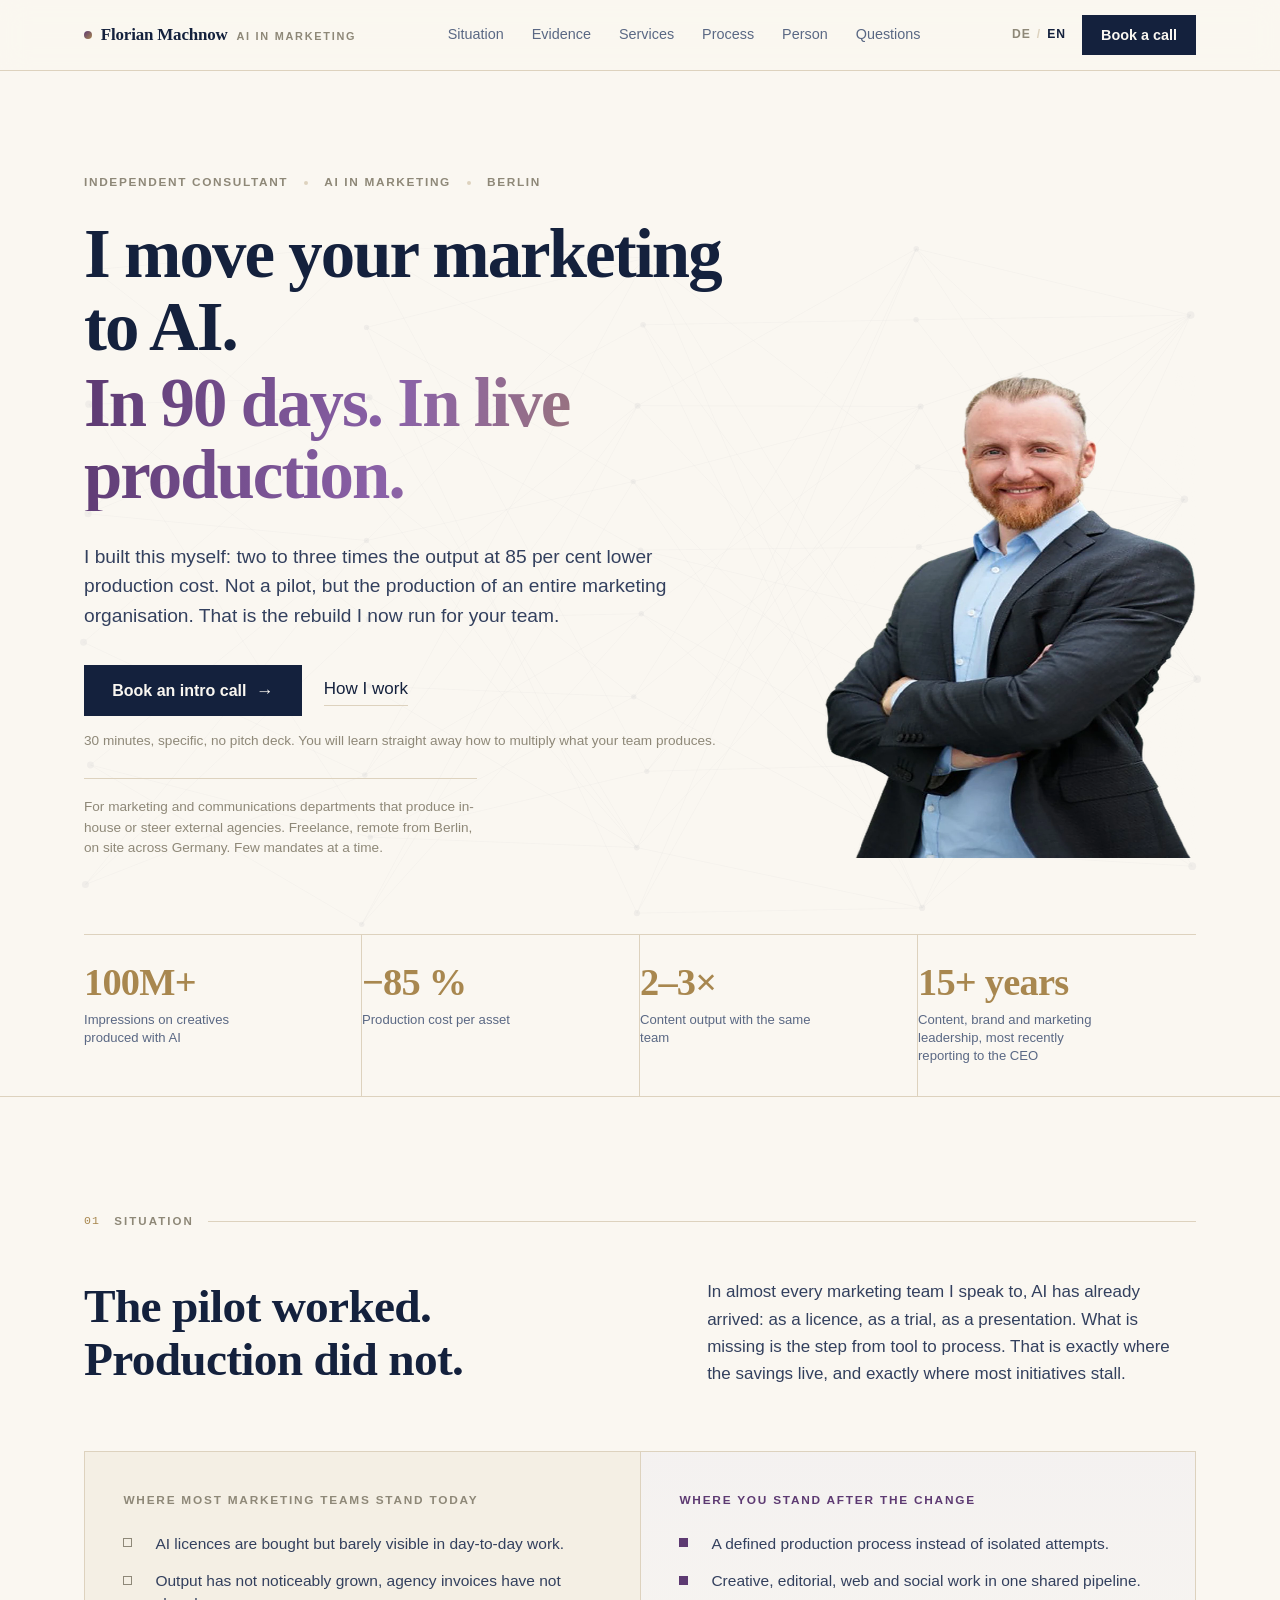
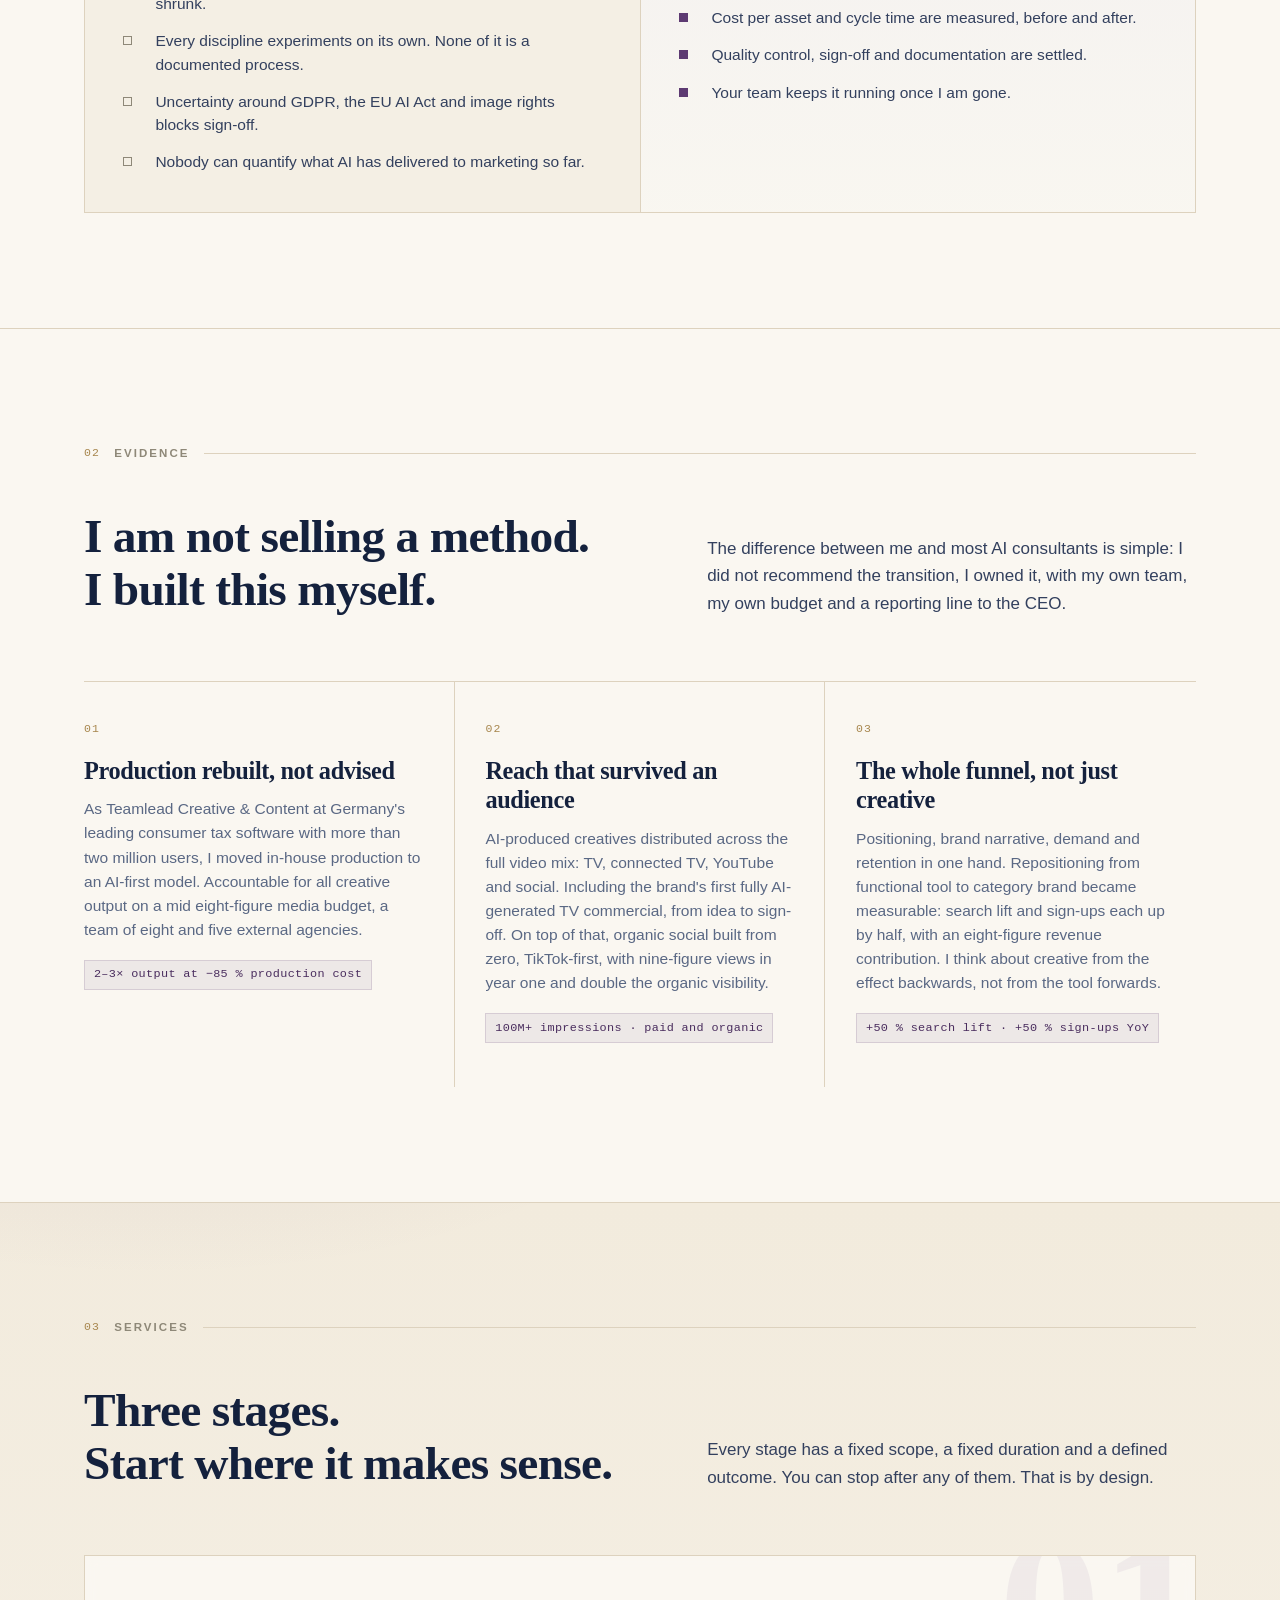
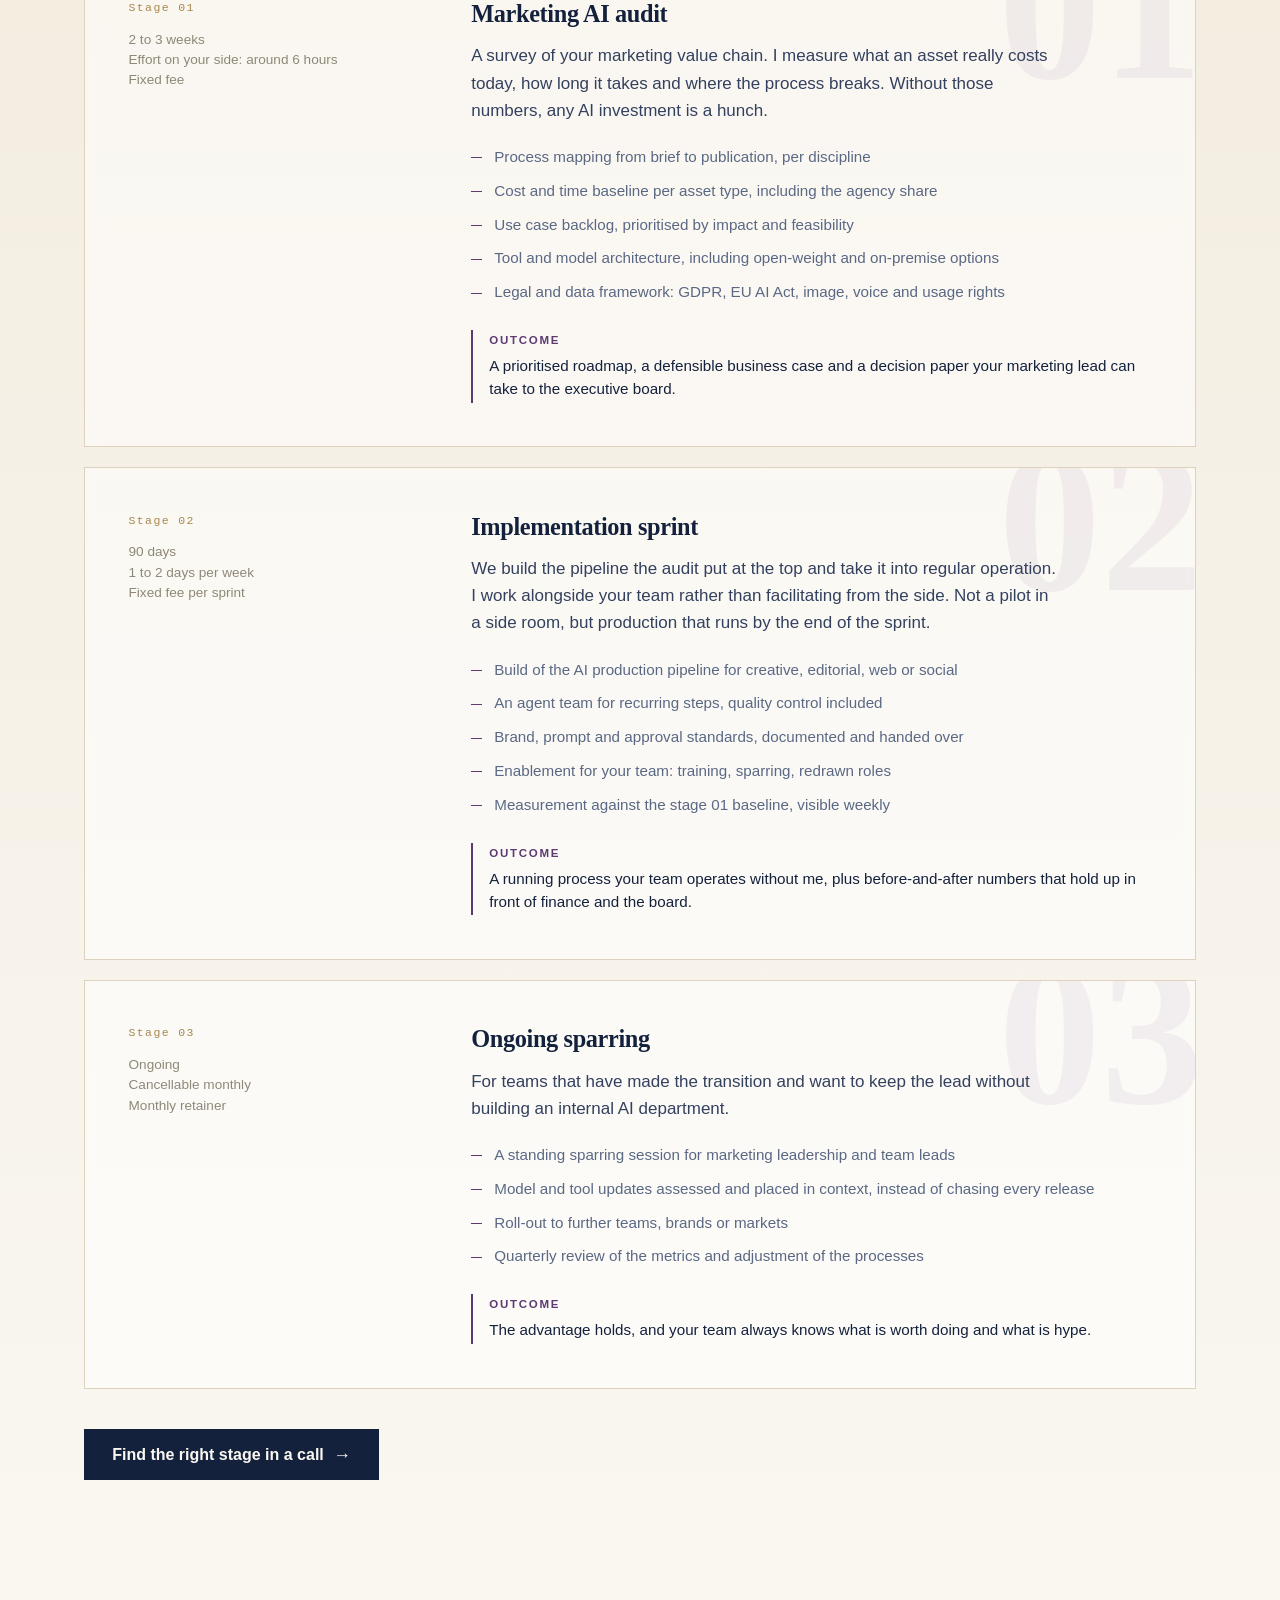
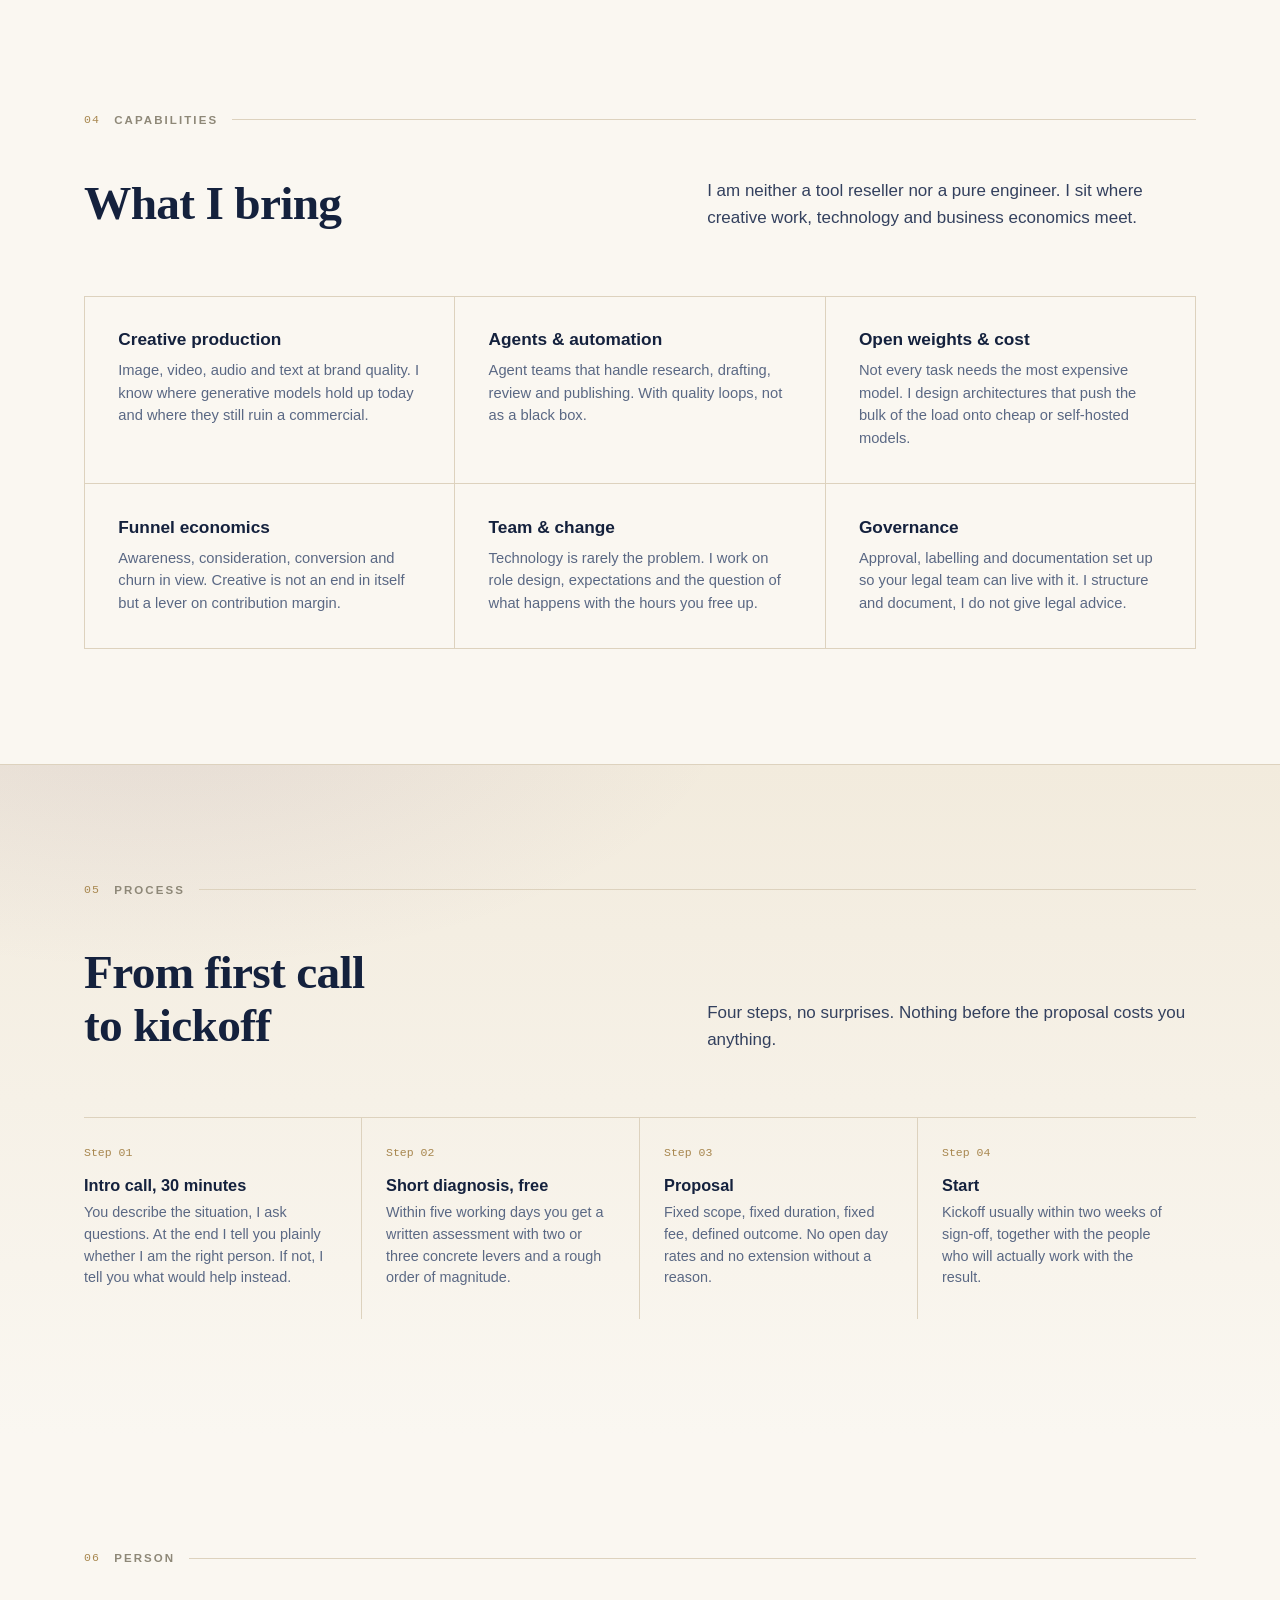
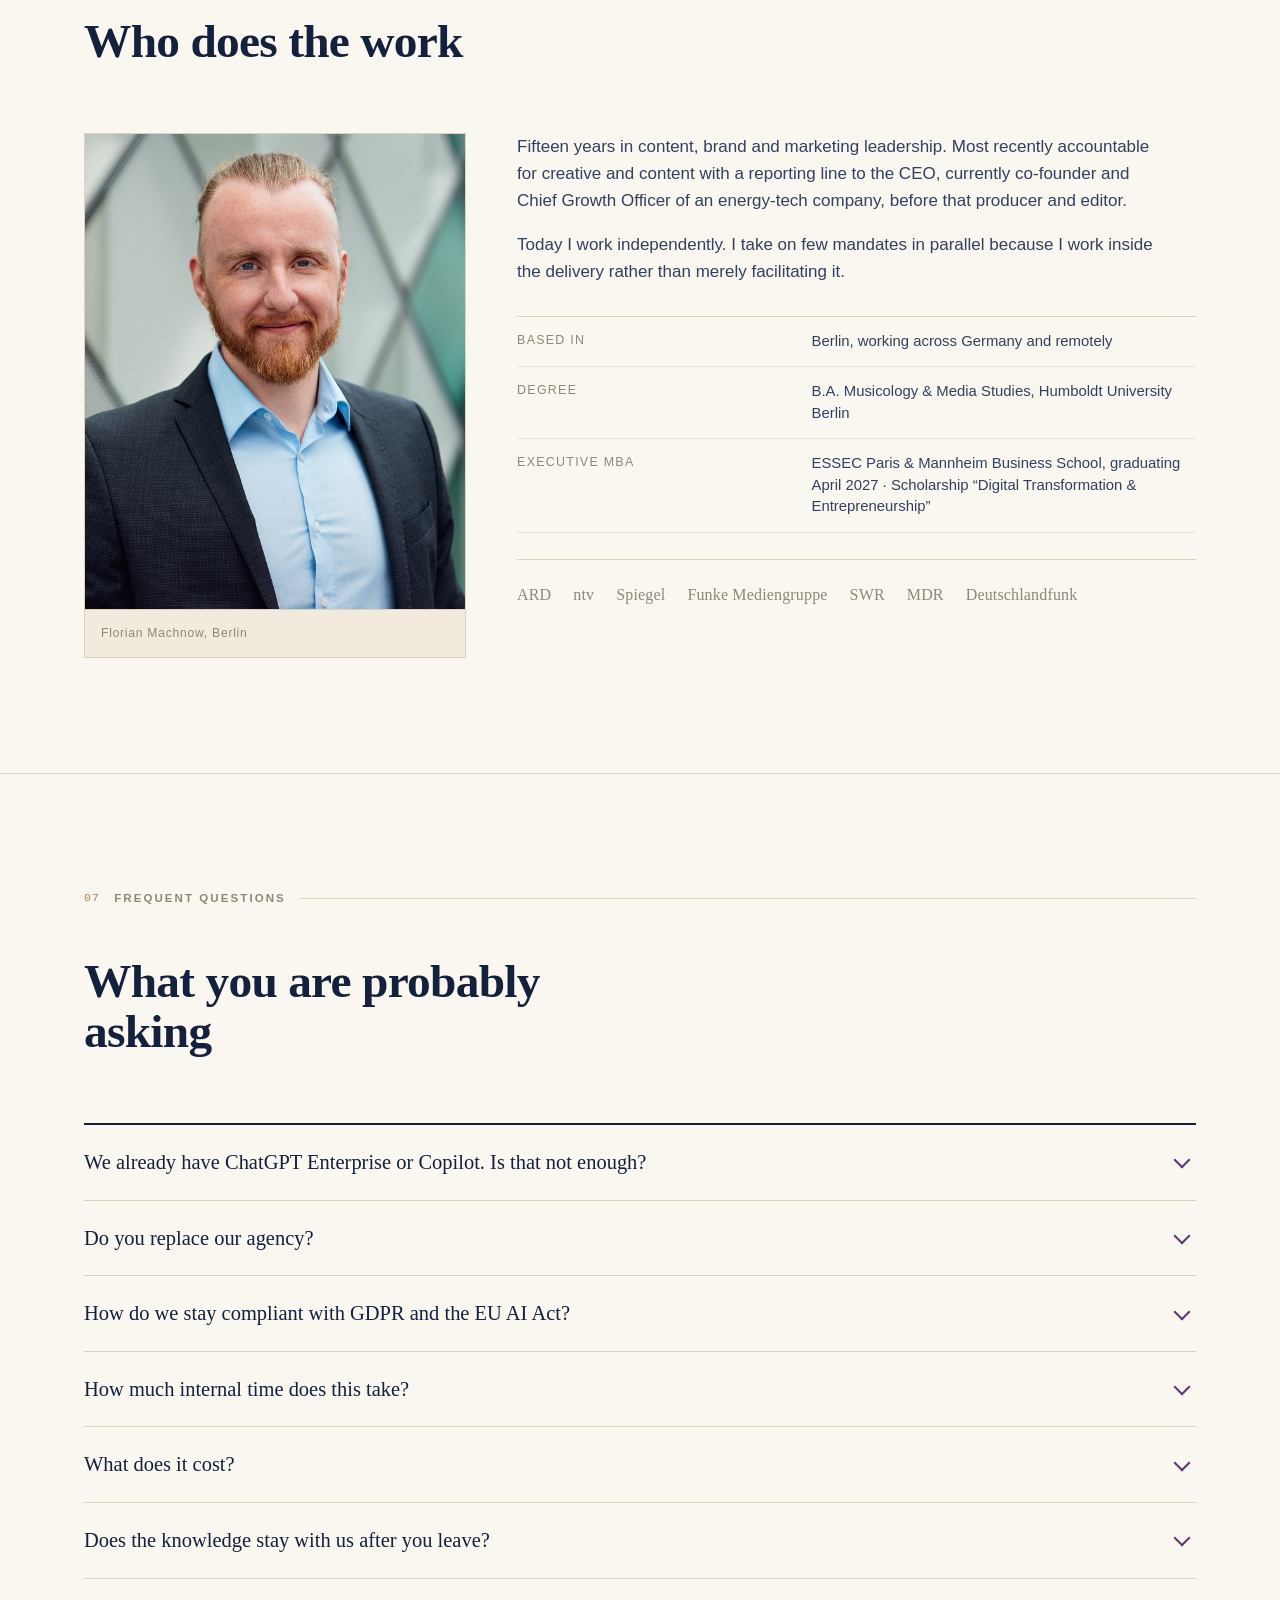
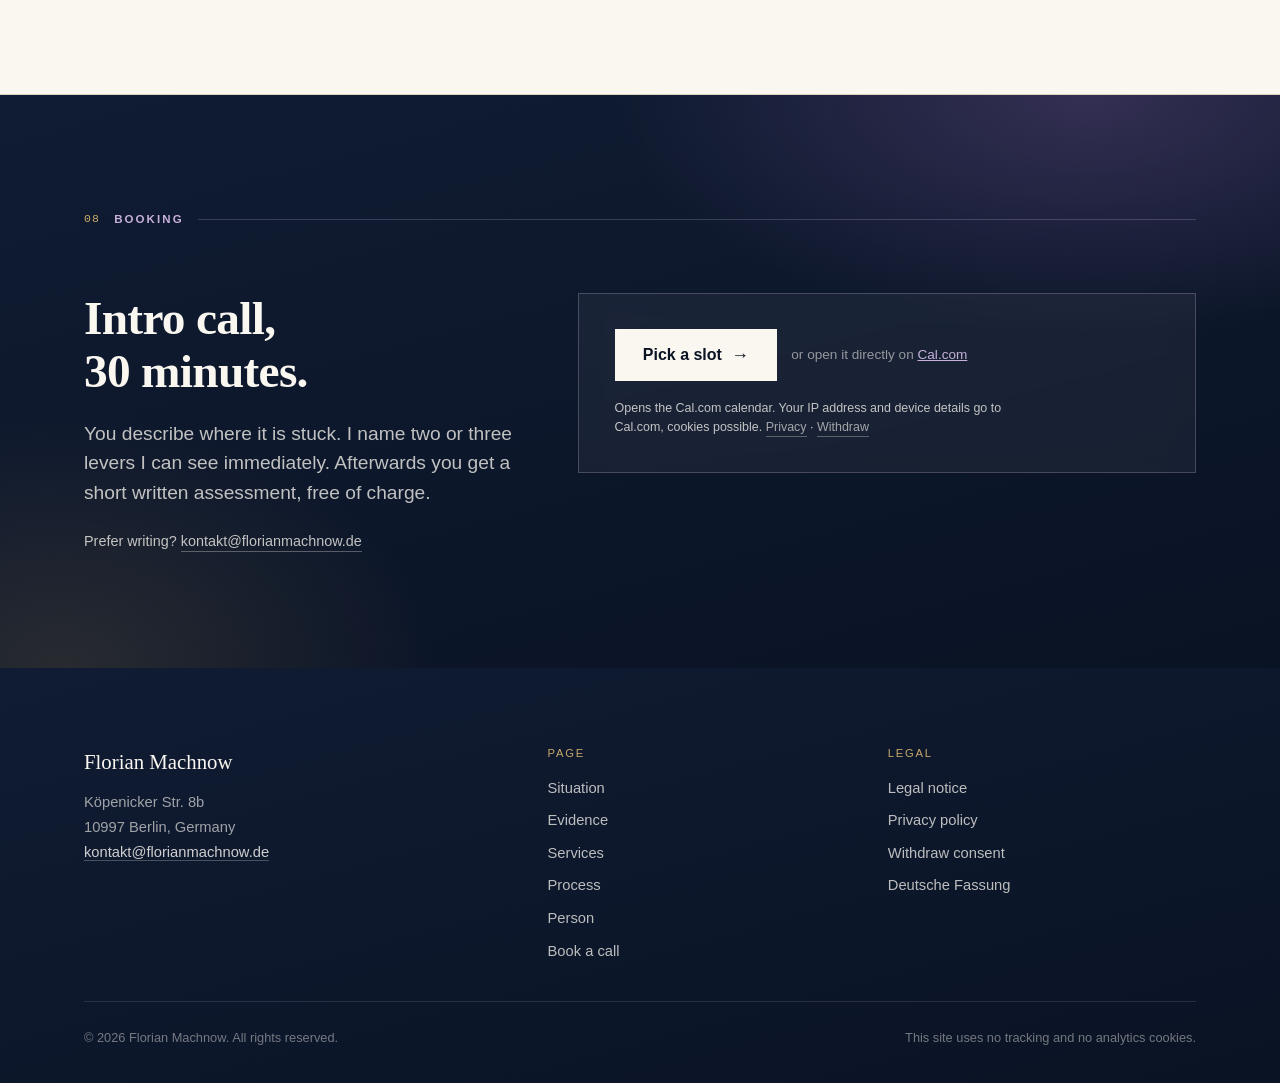
==== commit 8c321e8f: "fix: Cache-Busting fuer CSS und JS, Sicherheitsnetz fuer die Einblendungen - /assets/* war komplett " ====
--- a/en/index.html
+++ b/en/index.html
@@ -22,7 +22,7 @@
 <link rel="apple-touch-icon" href="/apple-touch-icon.png">
 <link rel="manifest" href="/site.webmanifest">
 <link rel="canonical" href="https://florianmachnow.de/en/">
-<link rel="stylesheet" href="/assets/css/style.css">
+<link rel="stylesheet" href="/assets/css/style.css?v=2">
 <script>document.documentElement.classList.add('js');</script>
 </head>
 <body>
@@ -602,6 +602,6 @@
   </div>
 </footer>
 
-<script src="/assets/js/main.js" defer></script>
+<script src="/assets/js/main.js?v=2" defer></script>
 </body>
 </html>
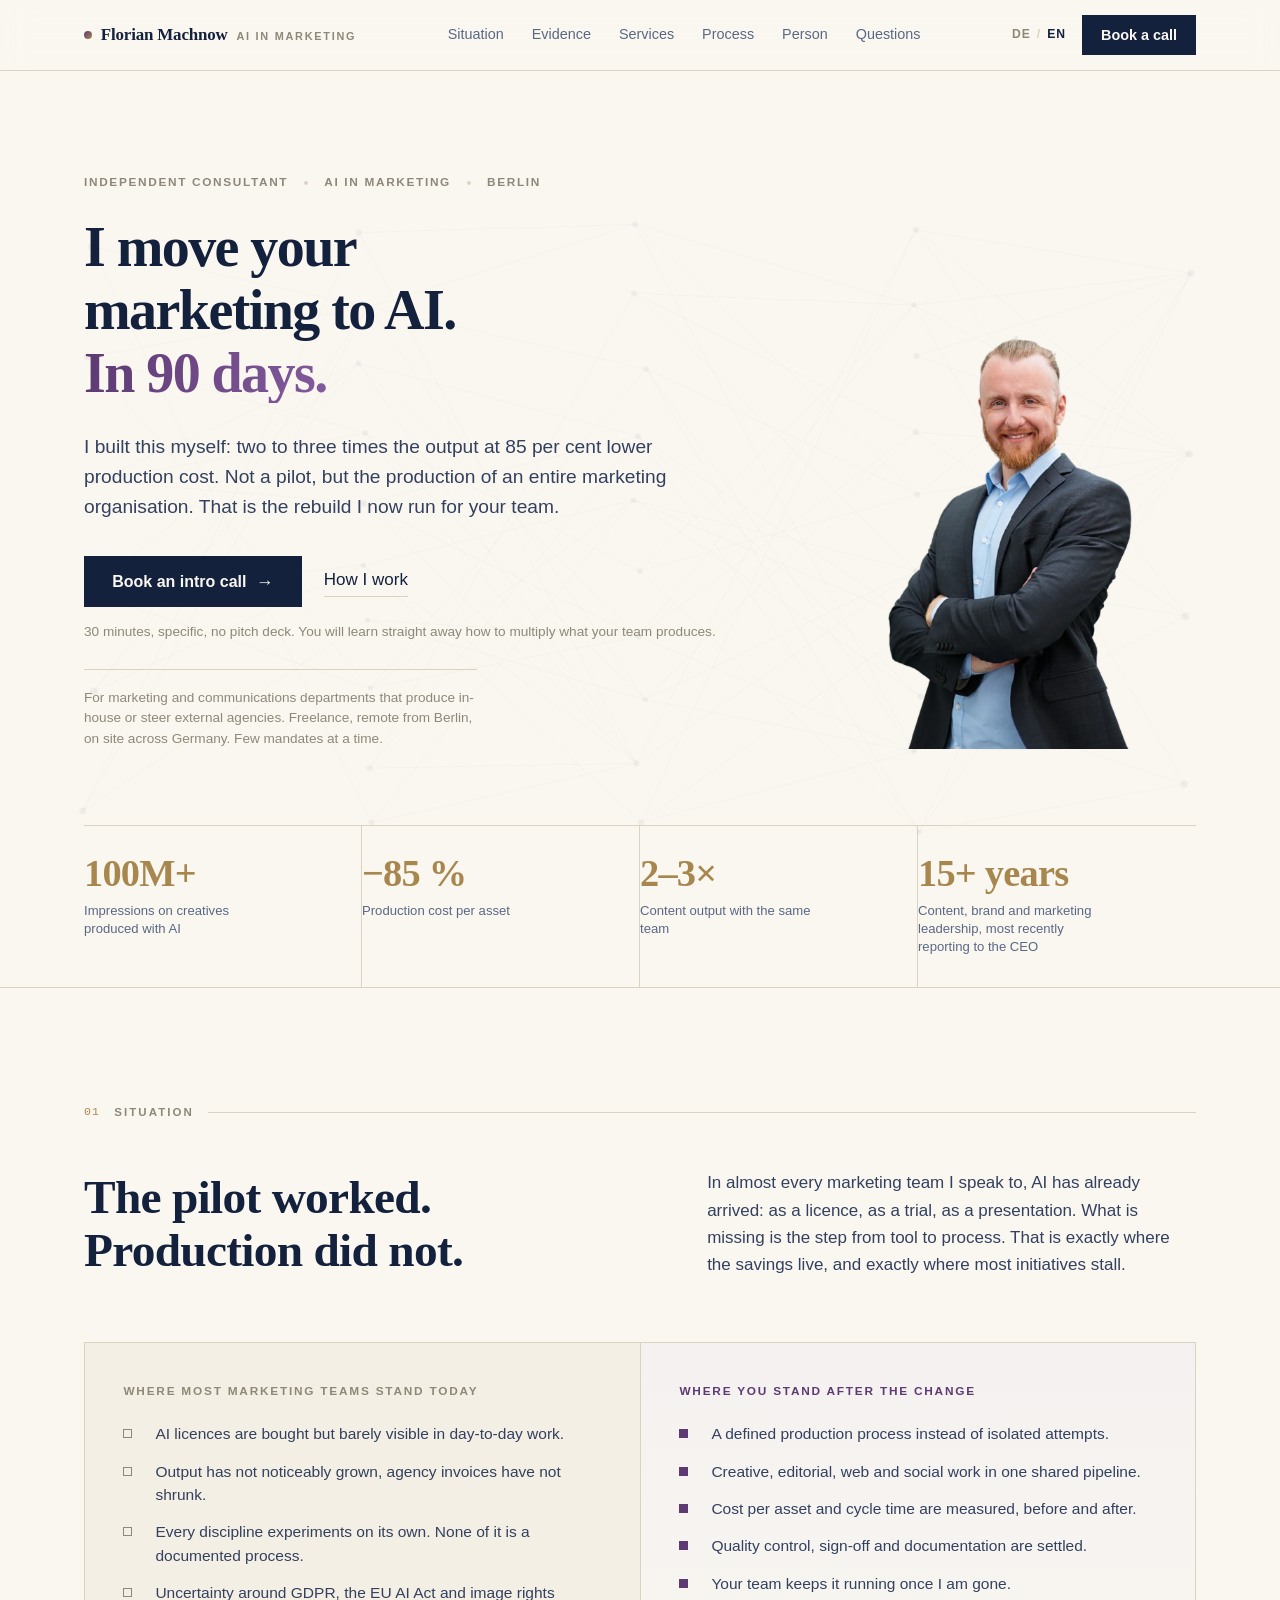
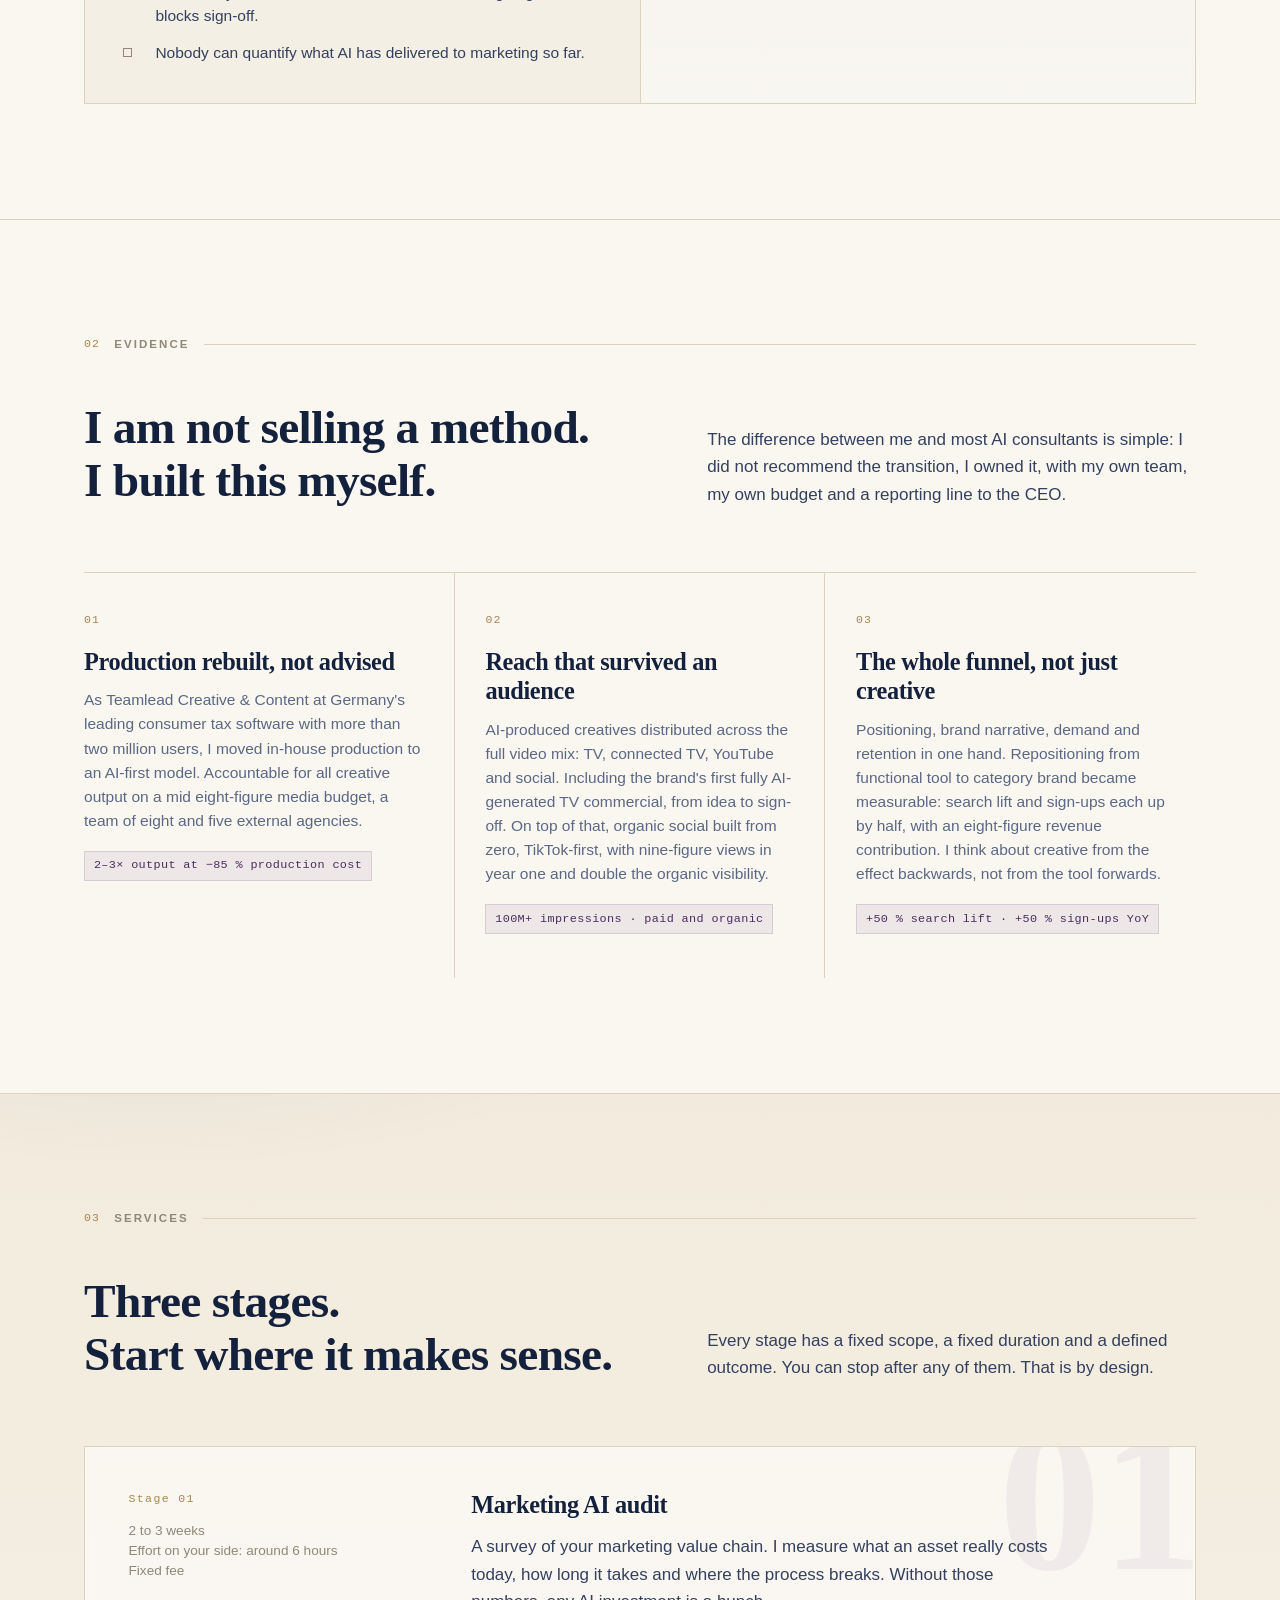
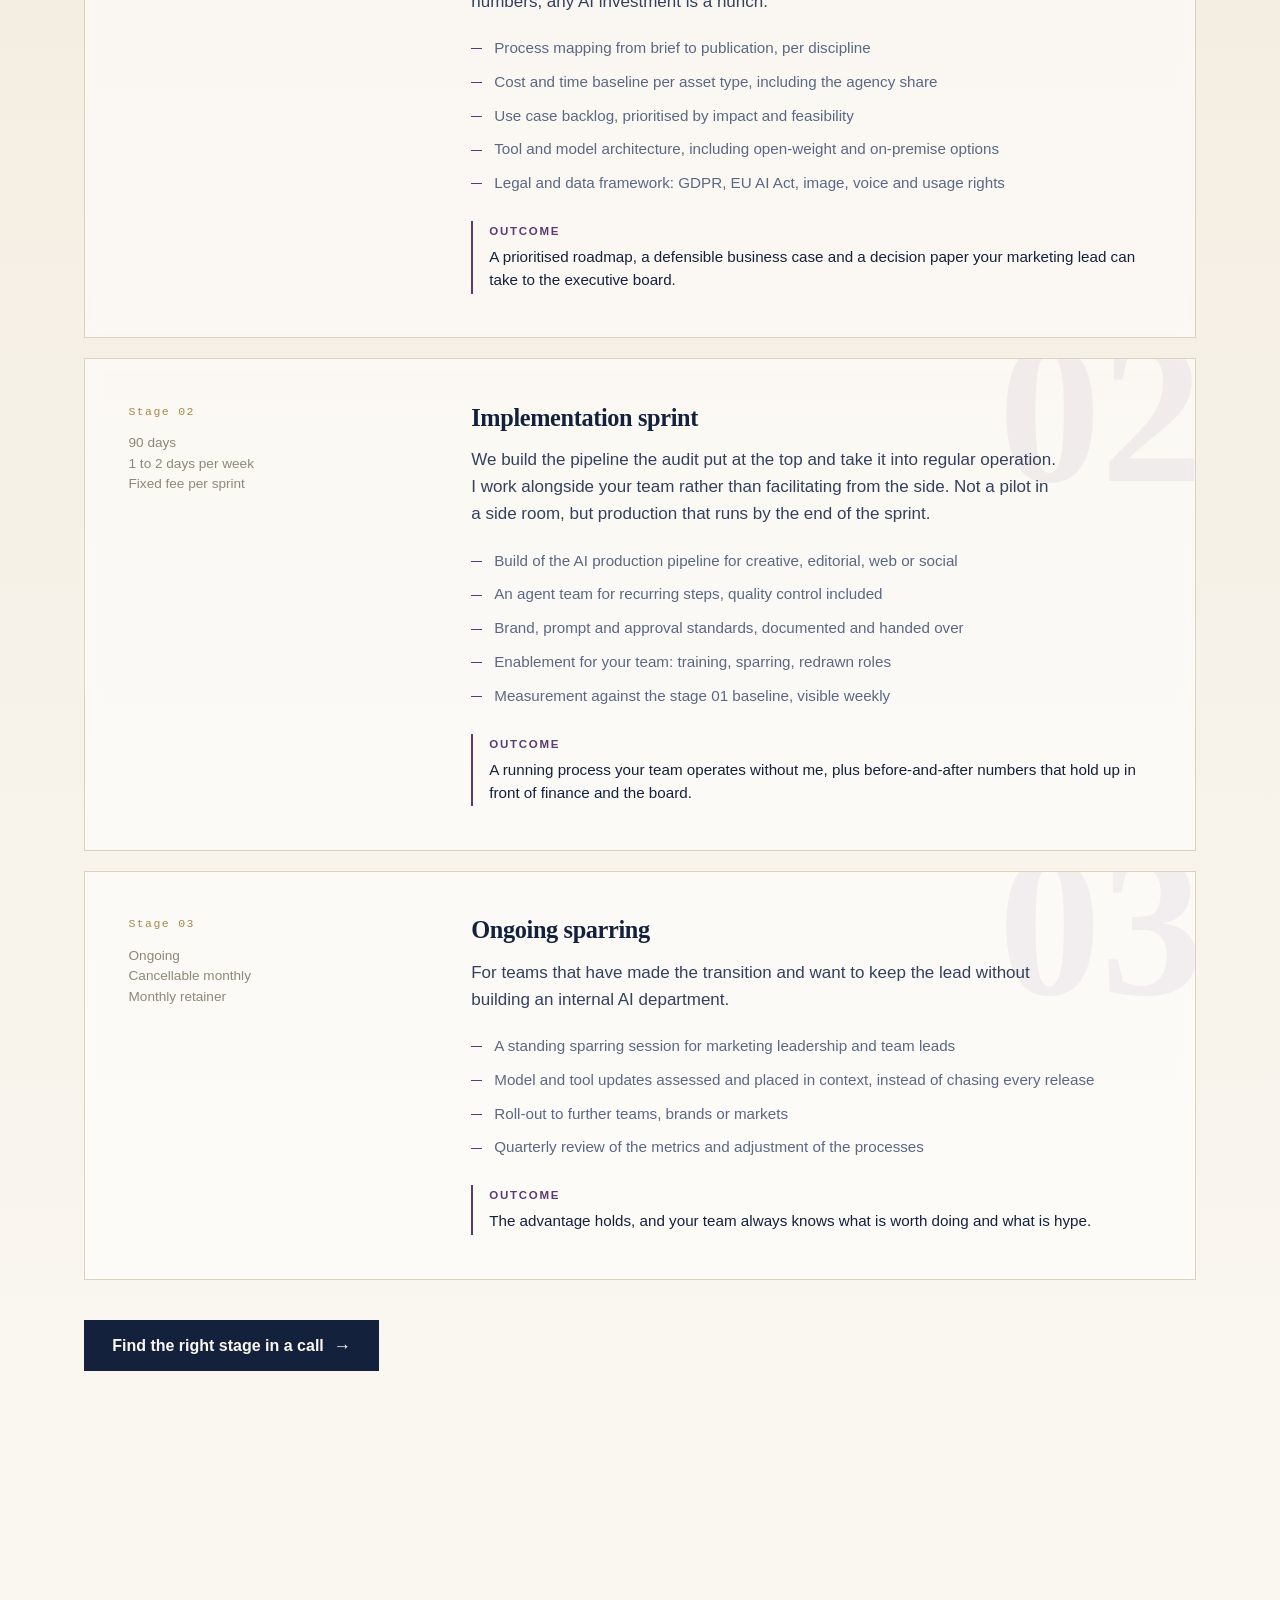
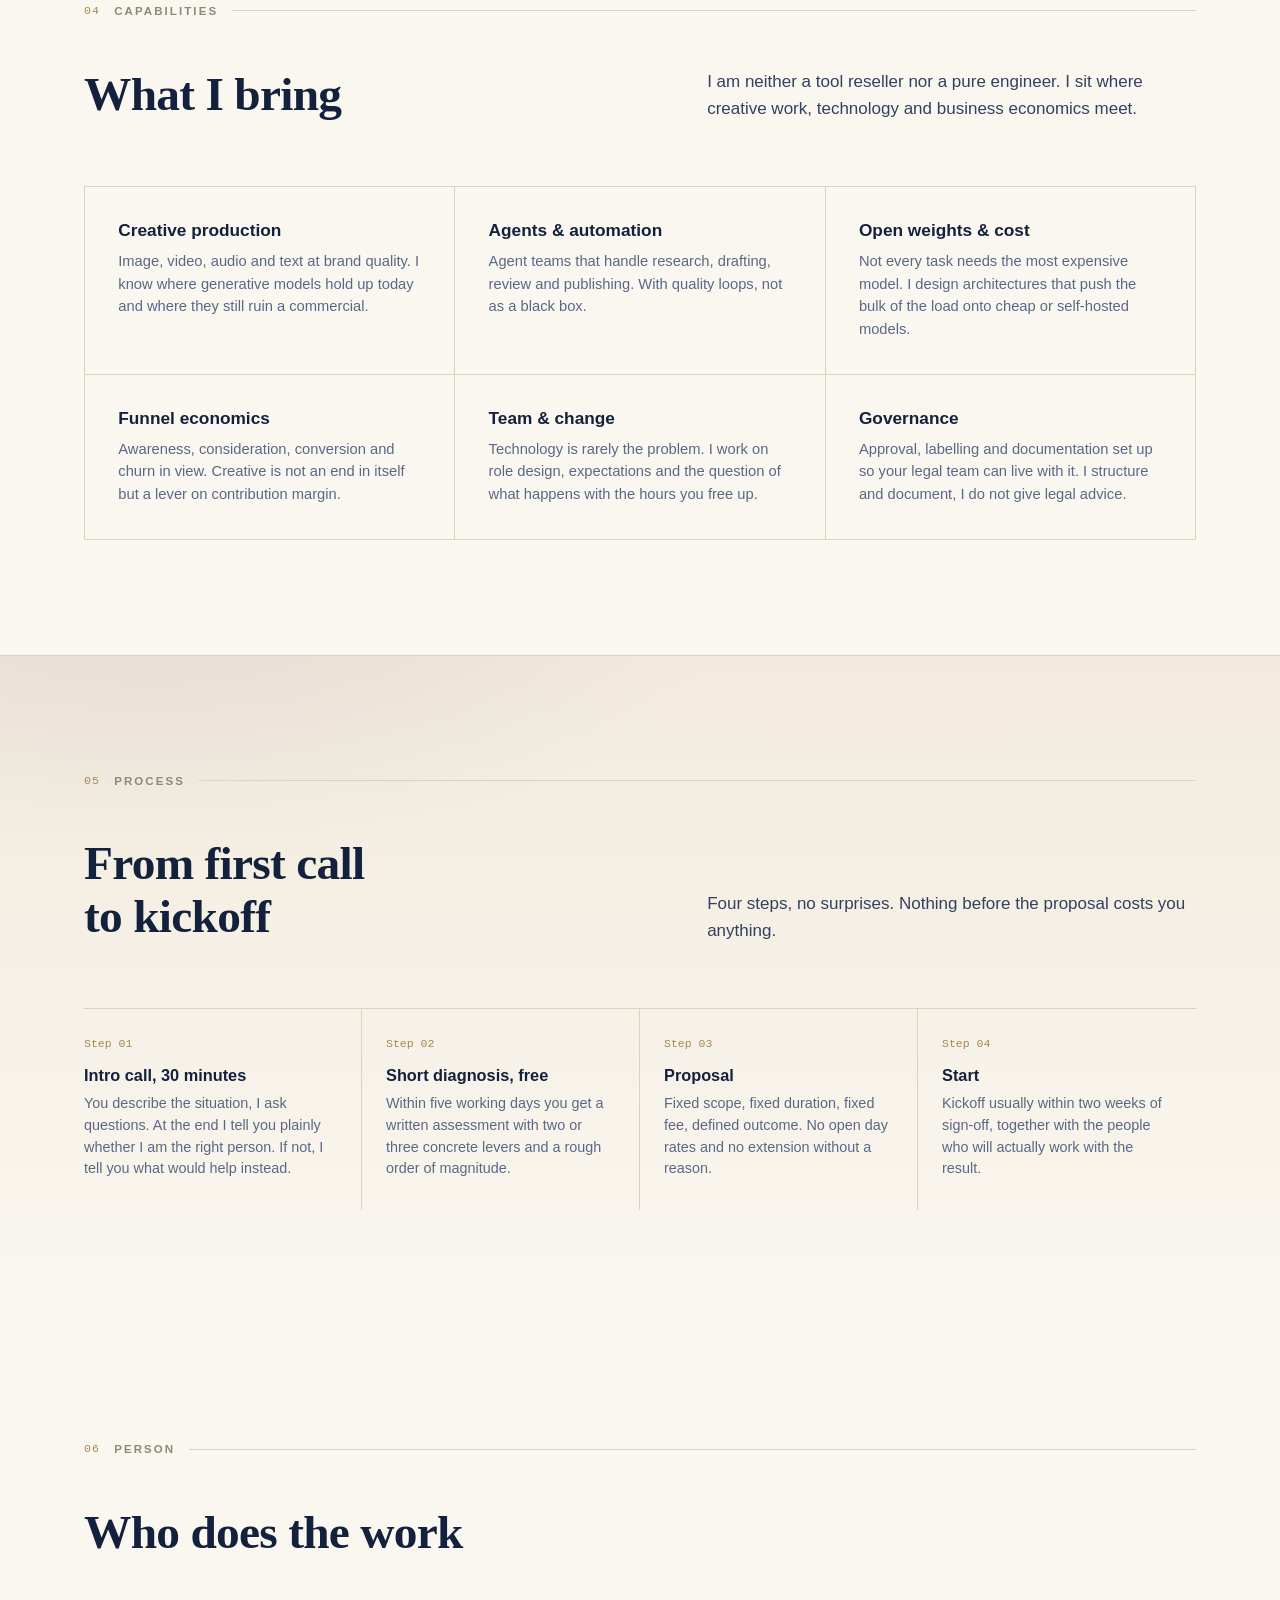
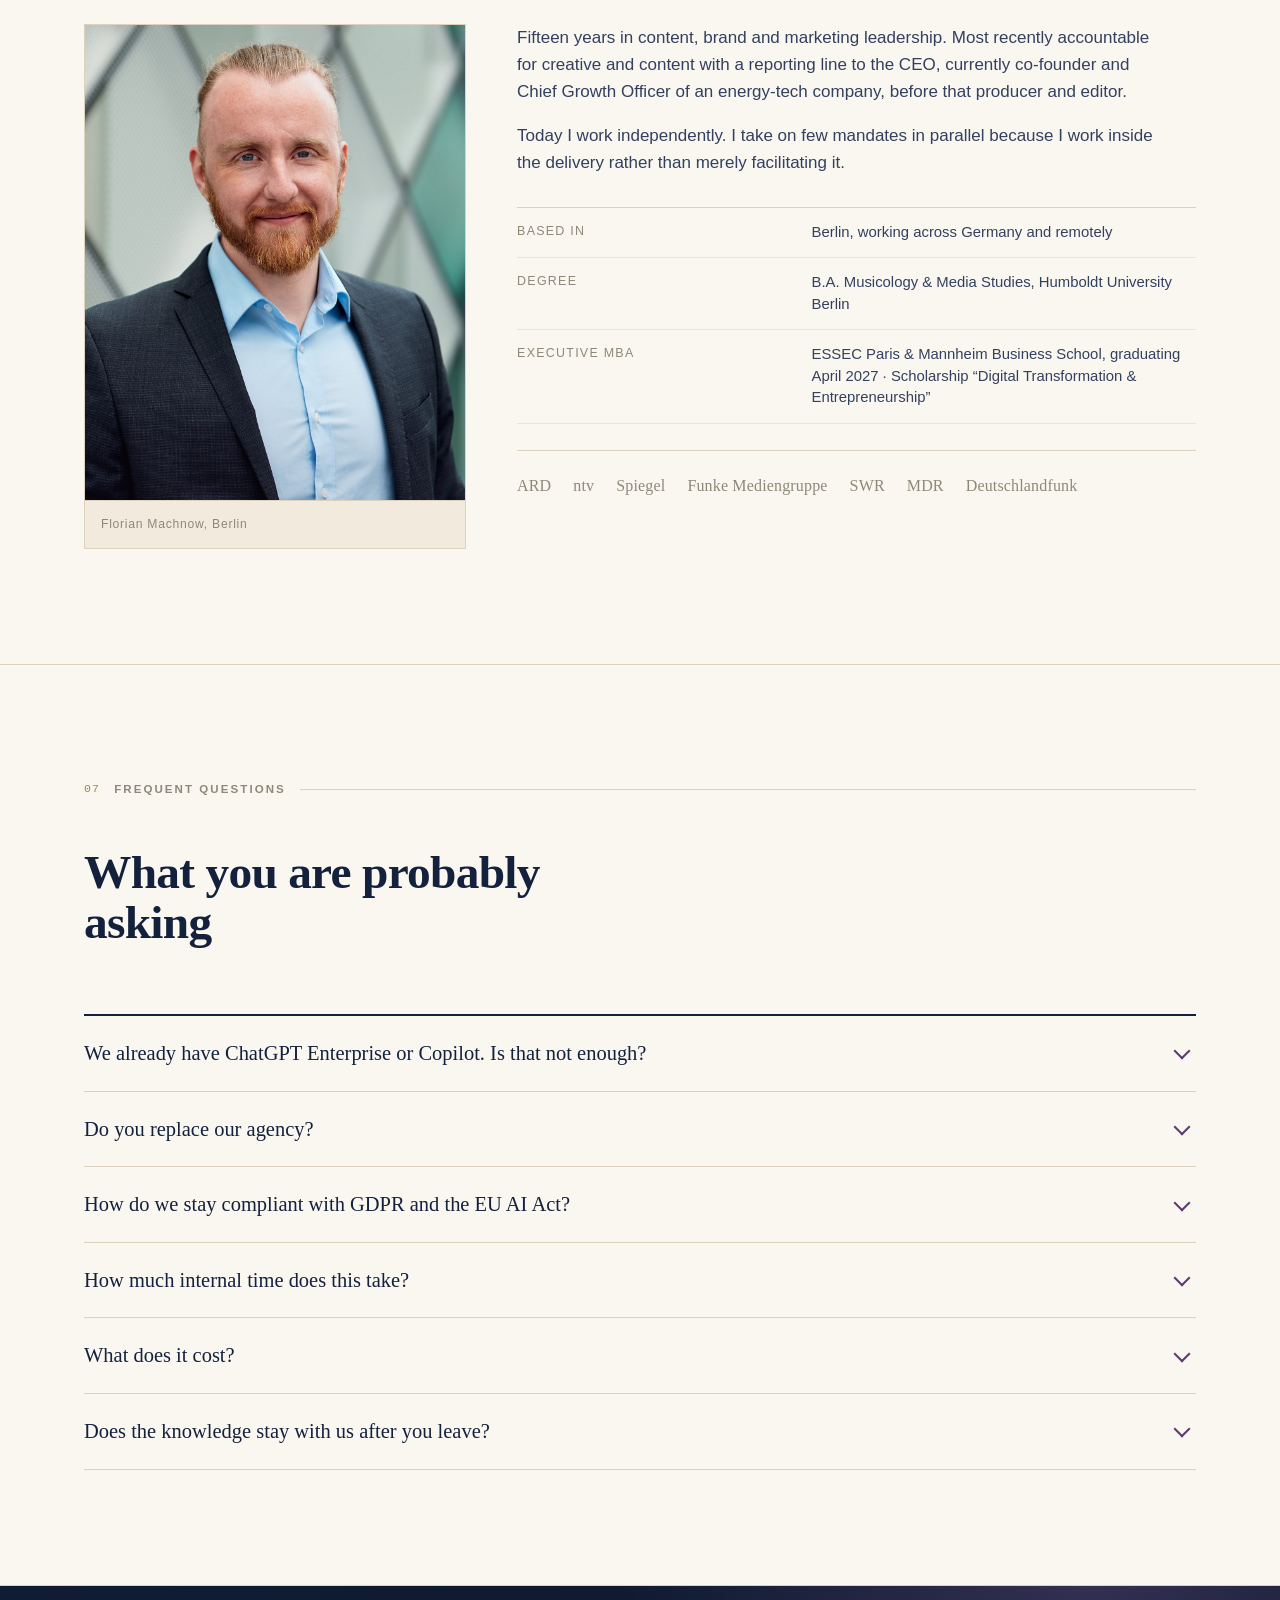
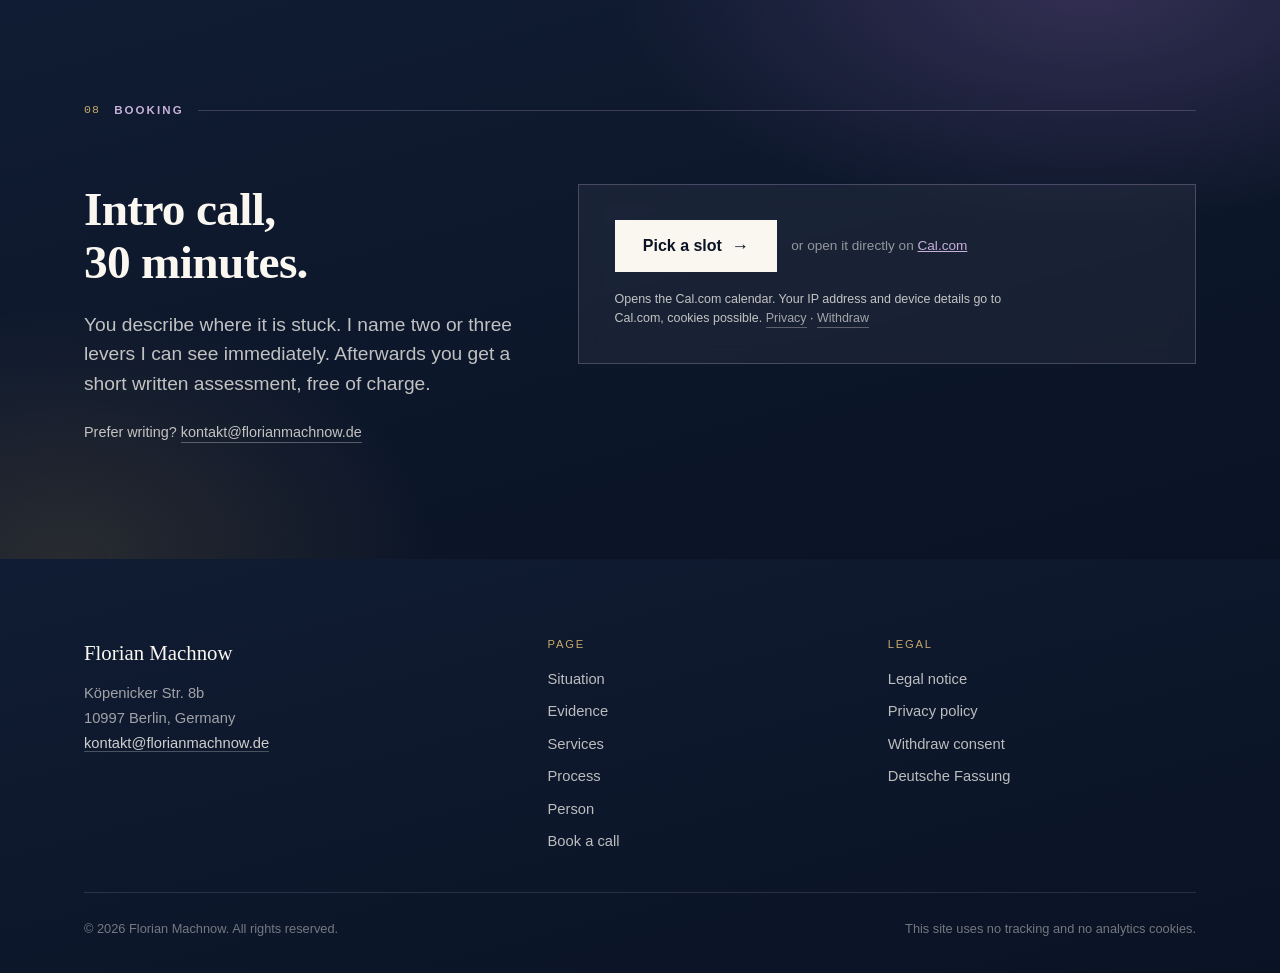
==== commit 37fd4219: "fix: Portrait-Verzerrung, statische Headlines, Silbentrennung - Die Hoehenbegrenzung des Portraits s" ====
--- a/en/index.html
+++ b/en/index.html
@@ -70,8 +70,9 @@
         </div>
 
         <h1 class="h-display">
-          <span class="rl"><span style="--i:1">I move your marketing to AI.</span></span>
-          <span class="rl"><span class="hero__h1-alt" style="--i:2" data-scramble>In 90 days. In live production.</span></span>
+          <span class="rl"><span style="--i:1">I move your</span></span>
+          <span class="rl"><span style="--i:2">marketing to AI.</span></span>
+          <span class="rl"><span class="hero__h1-alt" style="--i:3" data-scramble>In 90 days.</span></span>
         </h1>
 
         <p class="lead hero__lead rise" style="--i:4">I built this myself: two to three times the output at
--- a/assets/css/style.css
+++ b/assets/css/style.css
@@ -107,9 +107,12 @@
 h1,h2,h3,h4{font-family:var(--display);font-weight:700;letter-spacing:-.015em;line-height:1.1}
 
 .h-display{
-  font-size:clamp(2.2rem, 5.6vw, 4.3rem);
-  line-height:1.05;letter-spacing:-.028em;
-  hyphens:auto;overflow-wrap:break-word;word-break:normal;
+  font-size:clamp(2rem, 4.4vw, 3.5rem);
+  line-height:1.06;letter-spacing:-.028em;
+  /* Keine automatische Silbentrennung. In einer Schlagzeile sieht
+     "Marke-ting" nach Fehler aus. Der Notausgang bleibt: ein Wort,
+     das partout nicht passt, wird umbrochen, aber ohne Trennstrich. */
+  hyphens:none;overflow-wrap:break-word;word-break:normal;
 }
 .h-section{font-size:clamp(1.85rem, 3.7vw, 3rem);line-height:1.06;overflow-wrap:break-word}
 .h-card{font-size:clamp(1.22rem,1.9vw,1.55rem);line-height:1.2}
@@ -300,10 +303,6 @@
 }
 /* Unter 900 Pixel rutscht das Portrait unter den Text */
 @media (max-width:899px){.hero__portrait{max-width:240px;margin-top:4px}}
-/* Ab 900 Pixel steht es neben der Headline und bleibt im ersten Viewport */
-@media (min-width:900px){
-  .hero__portrait img{max-height:54vh;width:auto;margin:0 auto}
-}
 .hero__portrait picture{display:block;position:relative;z-index:1}
 
 /* Lichtkegel hinter der Person, faehrt mit dem KI-Raum hoch */
@@ -330,6 +329,22 @@
   display:block;width:100%;height:auto;
   filter:brightness(1) contrast(1);
   transition:filter 1.2s ease;
+}
+/* Ab 900 Pixel steht das Portrait neben der Headline. Die Hoehe wird
+   gedeckelt, damit die Person samt Schnittkante komplett im ersten
+   Viewport steht.
+
+   Diese Regel MUSS nach der Grundregel darueber stehen. Beide haben
+   dieselbe Spezifitaet, eine Media Query erhoeht sie nicht. Stuende sie
+   davor, gaebe das "width:100%" von oben den Ton an, die Hoehe waere
+   trotzdem gedeckelt, und das Bild wuerde gestaucht. Genau dieser Fehler
+   war einmal drin. */
+@media (min-width:900px){
+  .hero__portrait img{
+    width:auto;max-width:100%;
+    height:auto;max-height:min(46vh, 460px);
+    margin:0 auto;
+  }
 }
 
 /* Proof-Leiste */
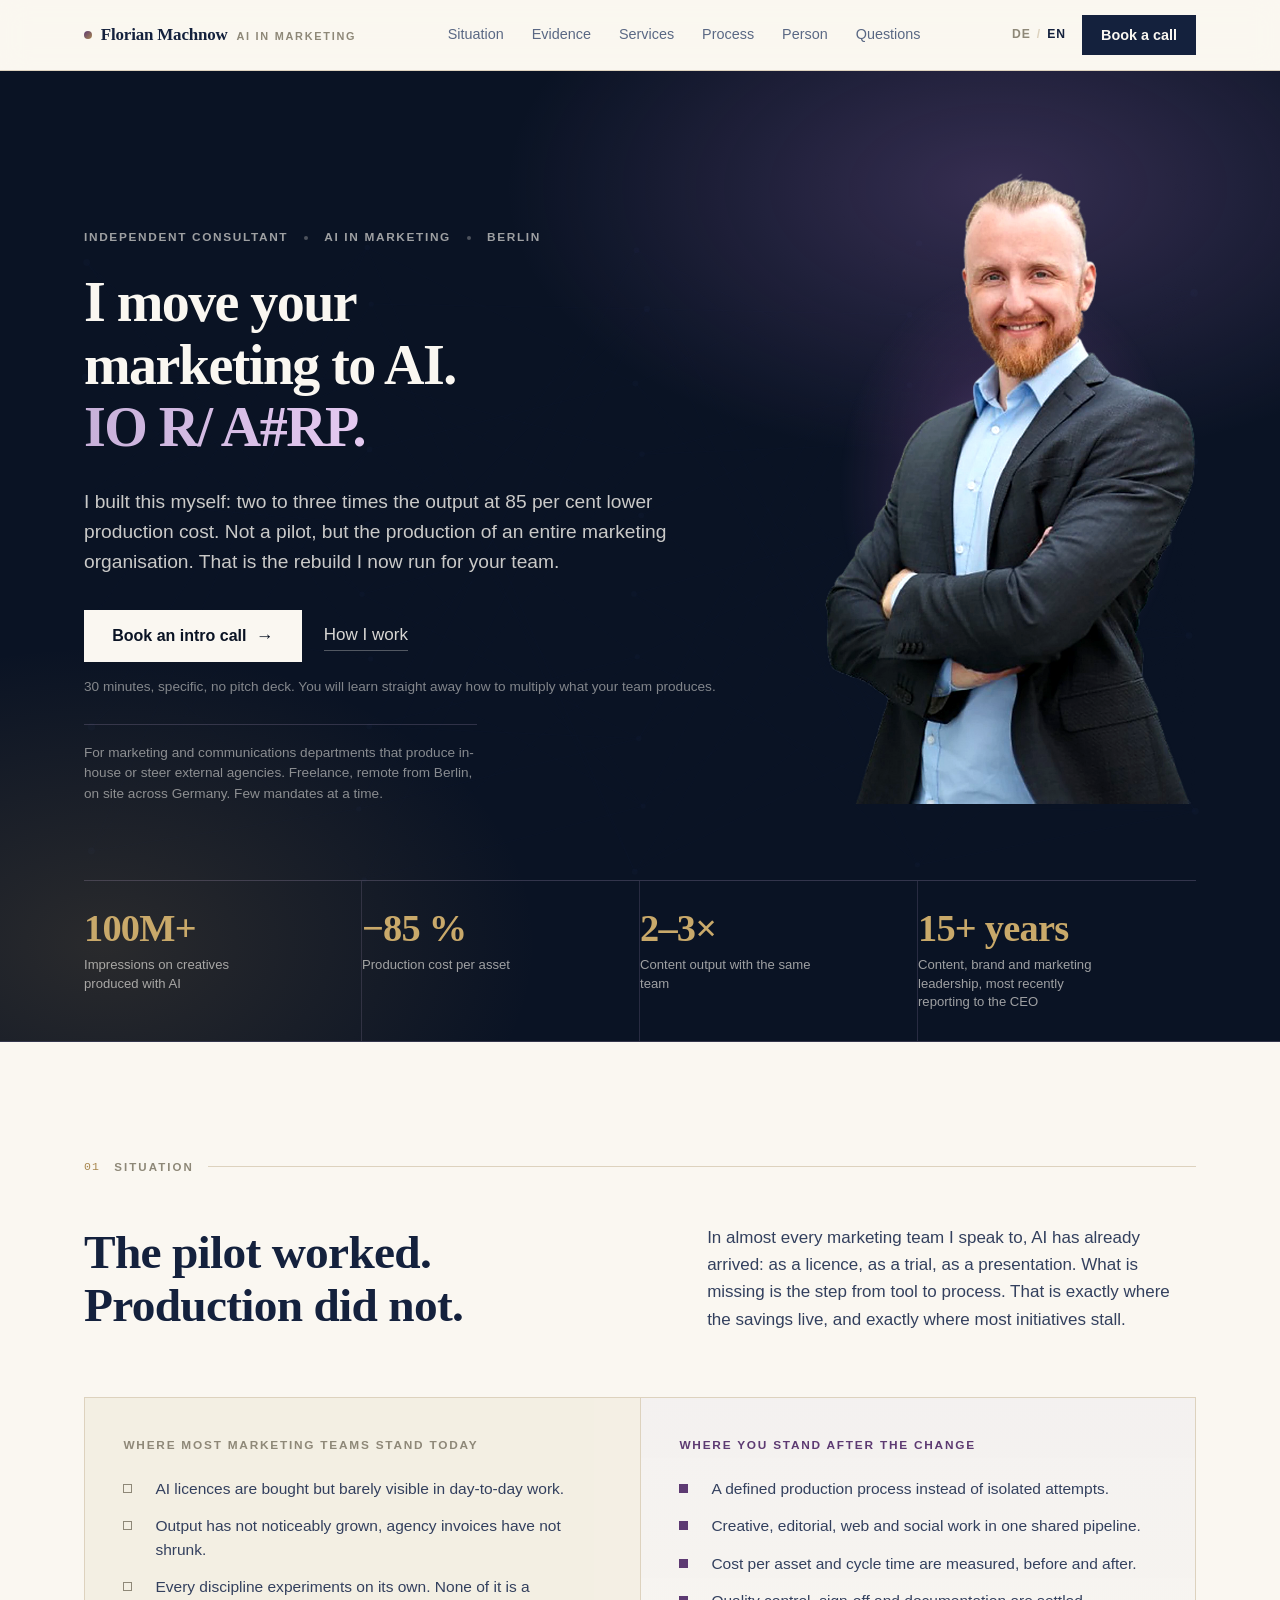
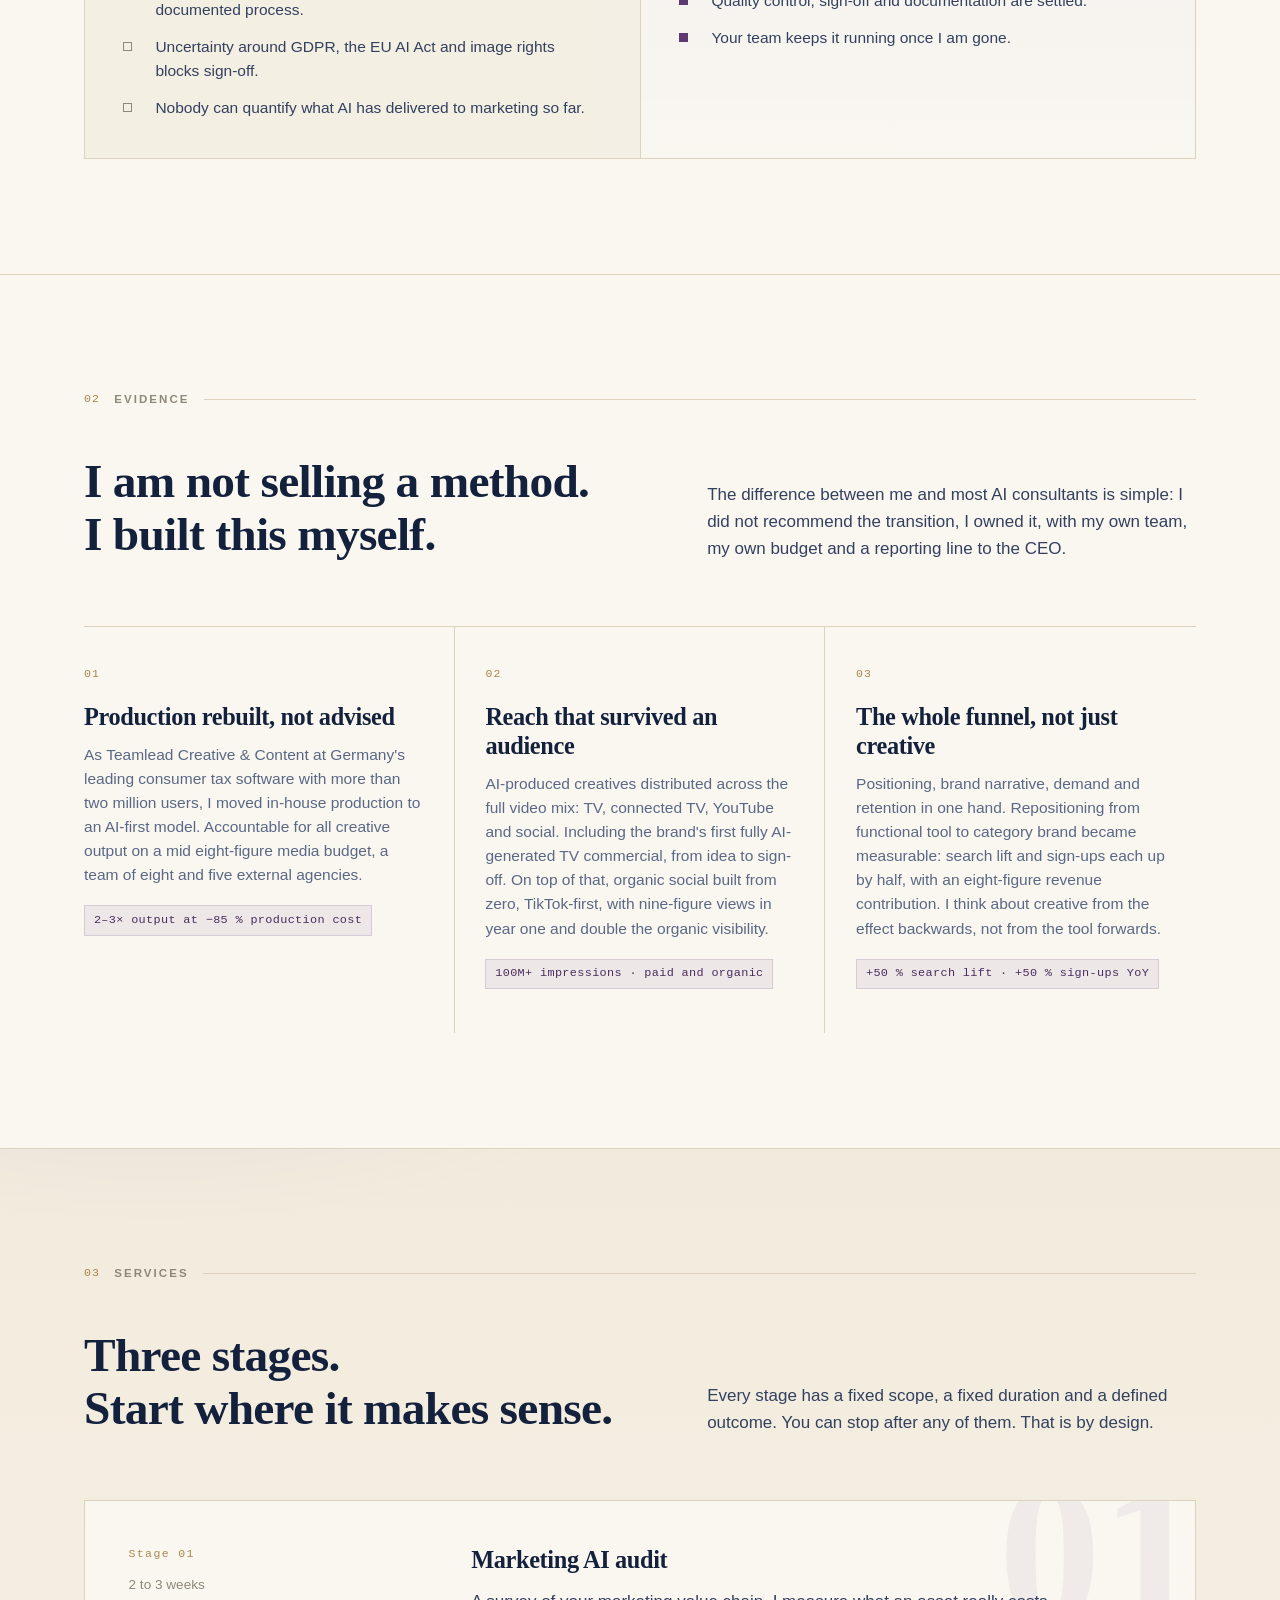
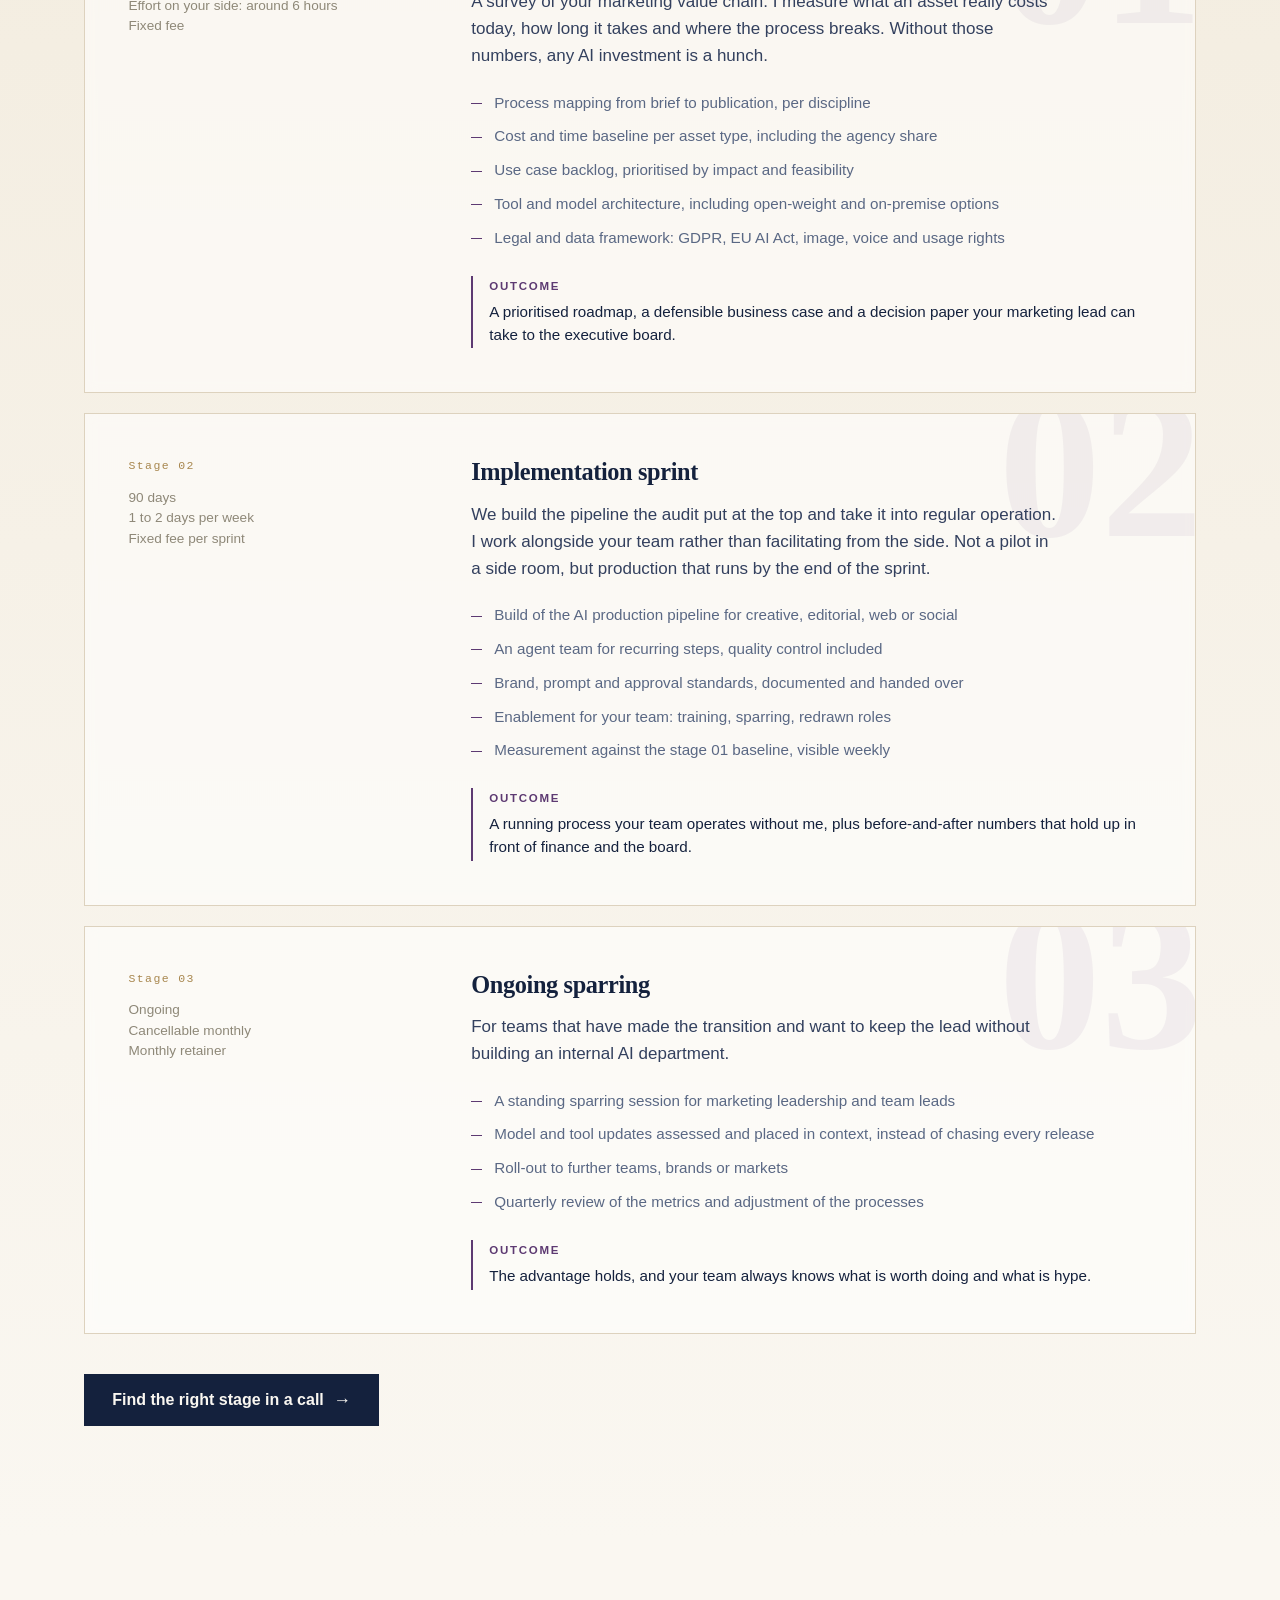
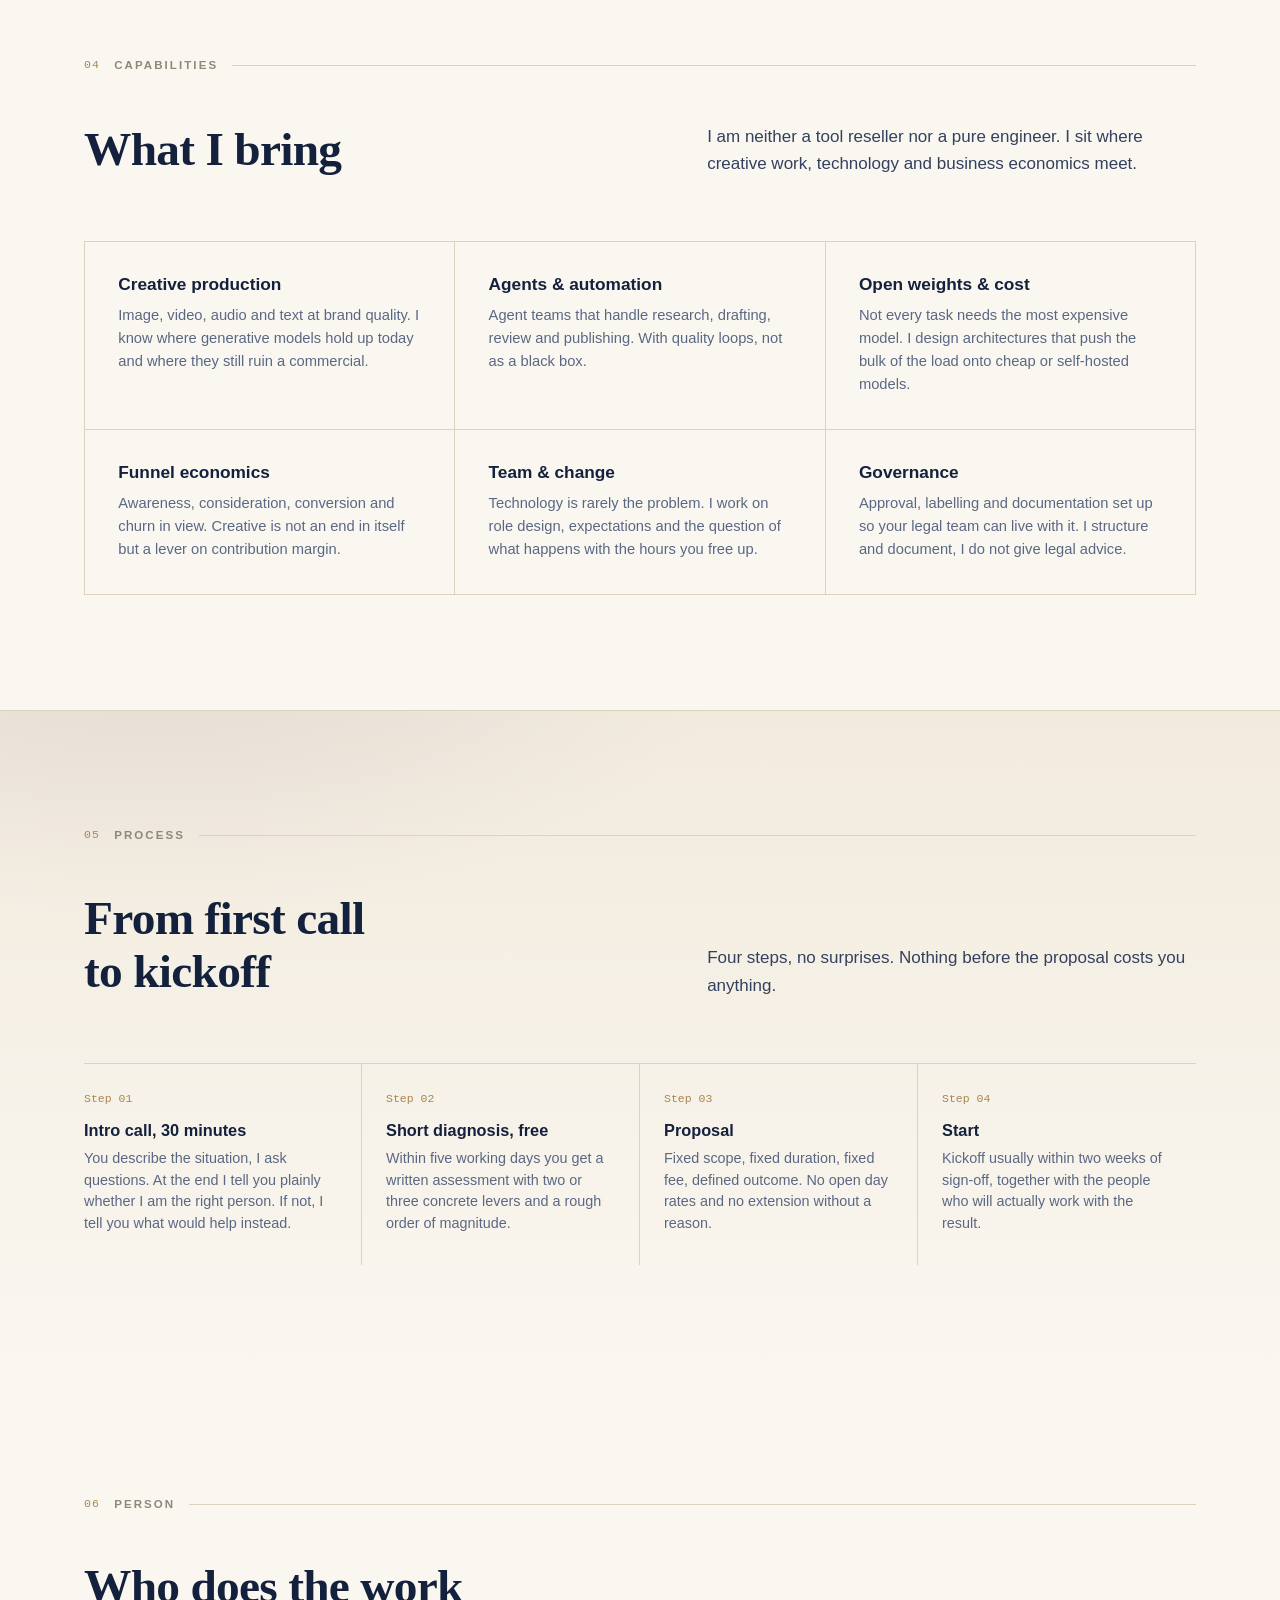
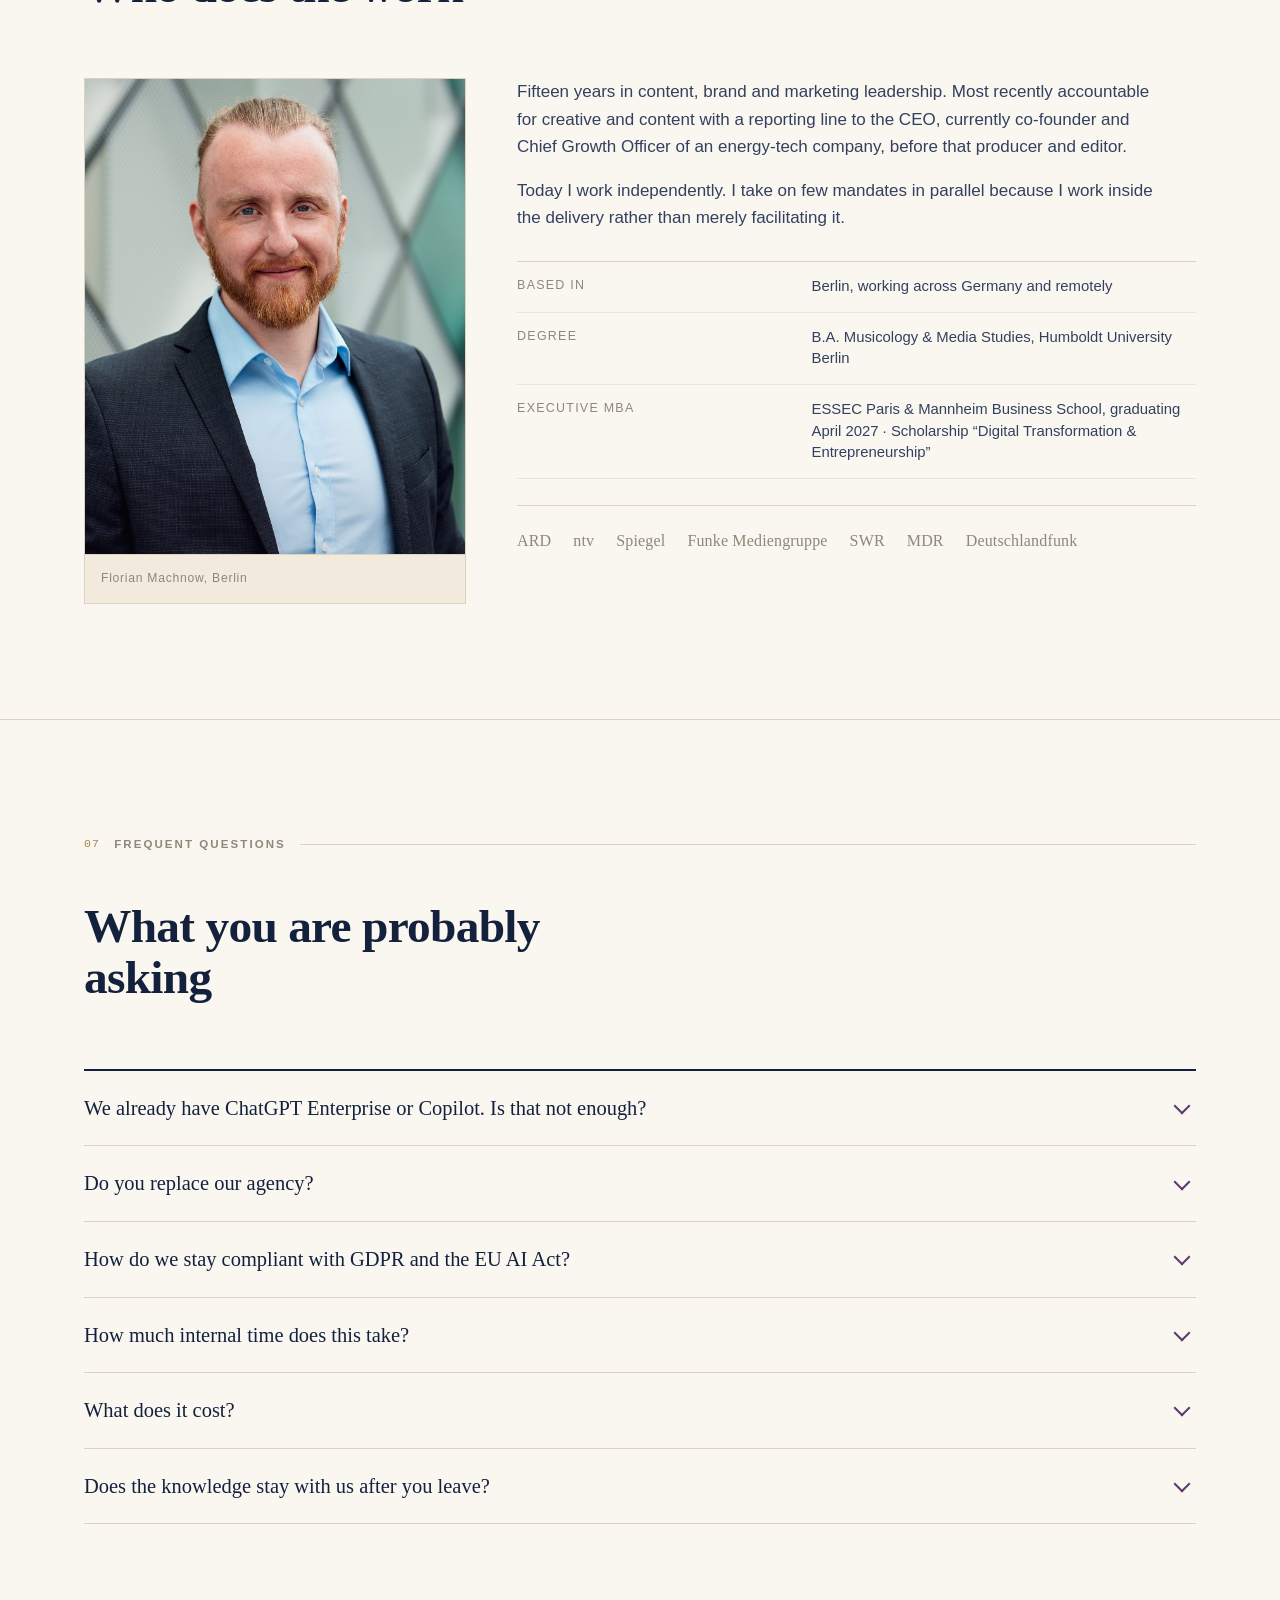
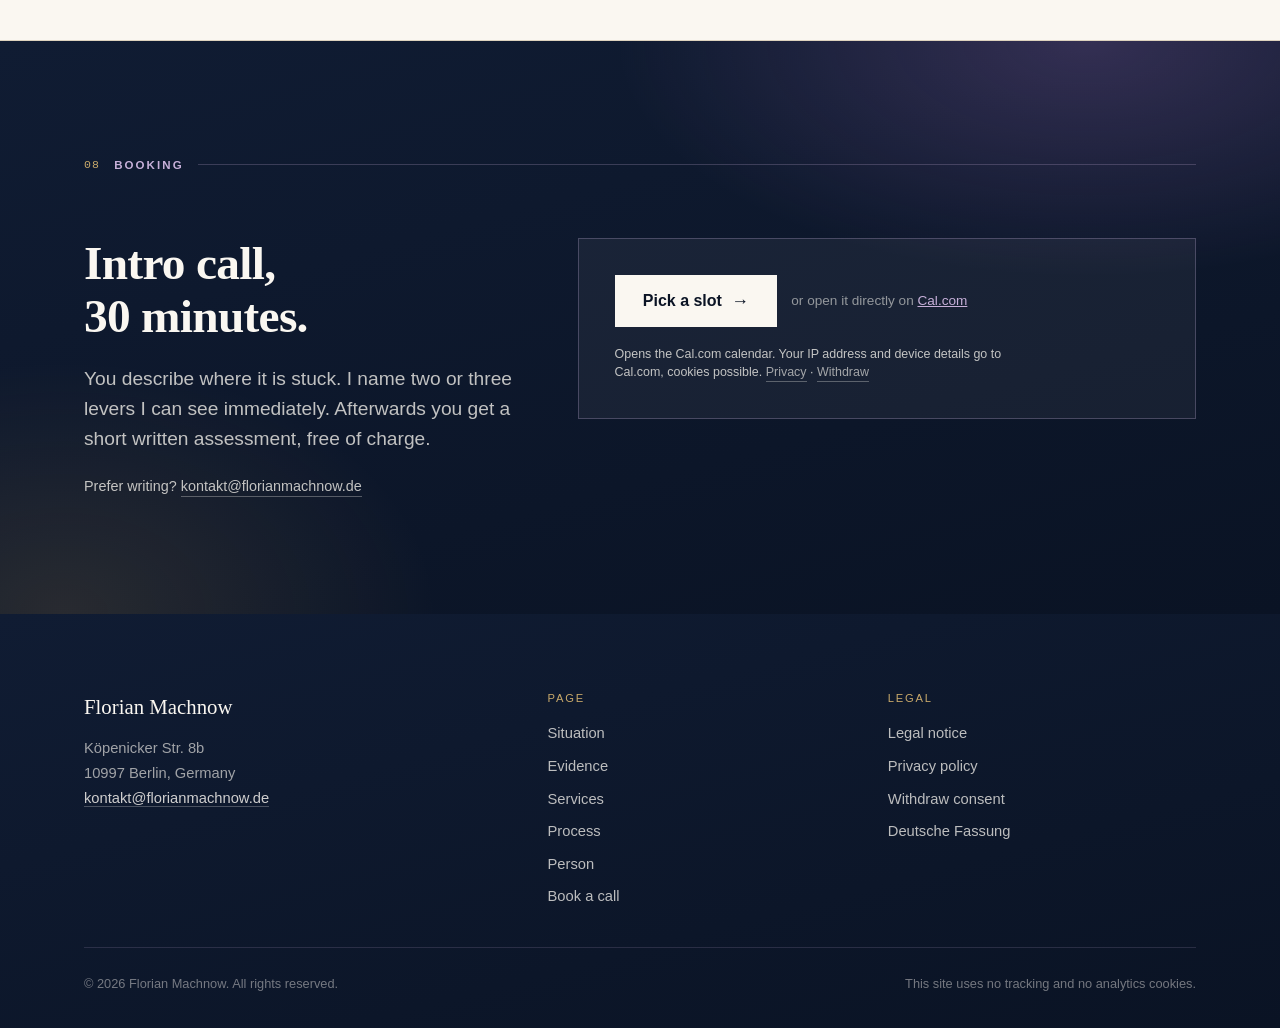
==== commit 79f159d6: "fix: Bewegung auf Keyframes umgestellt, Portrait deutlich groesser Transitions ueberblenden nur, wen" ====
--- a/en/index.html
+++ b/en/index.html
@@ -22,7 +22,7 @@
 <link rel="apple-touch-icon" href="/apple-touch-icon.png">
 <link rel="manifest" href="/site.webmanifest">
 <link rel="canonical" href="https://florianmachnow.de/en/">
-<link rel="stylesheet" href="/assets/css/style.css?v=2">
+<link rel="stylesheet" href="/assets/css/style.css?v=3">
 <script>document.documentElement.classList.add('js');</script>
 </head>
 <body>
@@ -603,6 +603,6 @@
   </div>
 </footer>
 
-<script src="/assets/js/main.js?v=2" defer></script>
+<script src="/assets/js/main.js?v=3" defer></script>
 </body>
 </html>
--- a/assets/css/style.css
+++ b/assets/css/style.css
@@ -76,28 +76,45 @@
 /* Harte Wipe-Zeile: Text faehrt von links ins Bild */
 .rl{display:block;overflow:hidden;padding-bottom:.16em;margin-bottom:-.1em}
 .rl > span{display:block}
-.js .rl > span{
-  transform:translate3d(-104%,0,0);
-  transition:transform .62s var(--ease-hard);
-  transition-delay:calc(var(--i, 0) * 90ms);
-}
-.is-in .rl > span{transform:translate3d(0,0,0)}
+/* Bewegung laeuft ueber Keyframes, nicht ueber Transitions.
+   Eine Transition ueberblendet nur, wenn der Browser den Ausgangszustand
+   vorher wirklich gezeichnet hat. Faellt der Klassenwechsel in denselben
+   Frame, passiert schlicht nichts und der Text steht sofort da. Eine
+   Animation dagegen spielt immer von ihrem eigenen Anfang ab, egal wann
+   die Klasse gesetzt wird. */
+@keyframes wipeIn{
+  from{transform:translate3d(-104%,0,0)}
+  to  {transform:translate3d(0,0,0)}
+}
+@keyframes riseIn{
+  from{opacity:0;transform:translate3d(0,22px,0)}
+  to  {opacity:1;transform:none}
+}
+@keyframes drawIn{
+  from{transform:scaleX(0)}
+  to  {transform:scaleX(1)}
+}
+
+.js .rl > span{transform:translate3d(-104%,0,0)}
+.js .is-in .rl > span{
+  animation:wipeIn .62s var(--ease-hard) both;
+  animation-delay:calc(var(--i, 0) * 90ms);
+}
 
 /* Sanftes Aufsteigen fuer Fliesstext, Karten, Listen */
-.js .rise{
-  opacity:0;transform:translate3d(0,22px,0);
-  transition:opacity .6s var(--ease-hard), transform .6s var(--ease-hard);
-  transition-delay:calc(var(--i, 0) * 70ms);
-}
-.is-in.rise,.is-in .rise{opacity:1;transform:none}
+.js .rise{opacity:0;transform:translate3d(0,22px,0)}
+.js .is-in.rise,.js .is-in .rise{
+  animation:riseIn .6s var(--ease-hard) both;
+  animation-delay:calc(var(--i, 0) * 70ms);
+}
 
 /* Linie, die sich aufzieht */
-.js .draw{transform:scaleX(0);transform-origin:left;transition:transform .7s var(--ease-hard)}
-.is-in .draw{transform:scaleX(1)}
+.js .draw{transform:scaleX(0);transform-origin:left}
+.js .is-in .draw{animation:drawIn .7s var(--ease-hard) both}
 
 @media (prefers-reduced-motion: reduce){
   html{scroll-behavior:auto}
-  .rl > span,.rise,.draw{transition:none !important;transform:none !important;opacity:1 !important}
+  .rl > span,.rise,.draw{animation:none !important;transition:none !important;transform:none !important;opacity:1 !important}
   *{animation:none !important}
 }
 
@@ -299,7 +316,7 @@
 /* Portraet im Hero: Freisteller, der im KI-Raum steht */
 .hero__portrait{
   position:relative;justify-self:center;align-self:end;
-  width:100%;max-width:380px;
+  width:100%;max-width:520px;
 }
 /* Unter 900 Pixel rutscht das Portrait unter den Text */
 @media (max-width:899px){.hero__portrait{max-width:240px;margin-top:4px}}
@@ -342,7 +359,7 @@
 @media (min-width:900px){
   .hero__portrait img{
     width:auto;max-width:100%;
-    height:auto;max-height:min(46vh, 460px);
+    height:auto;max-height:min(74vh, 720px);
     margin:0 auto;
   }
 }
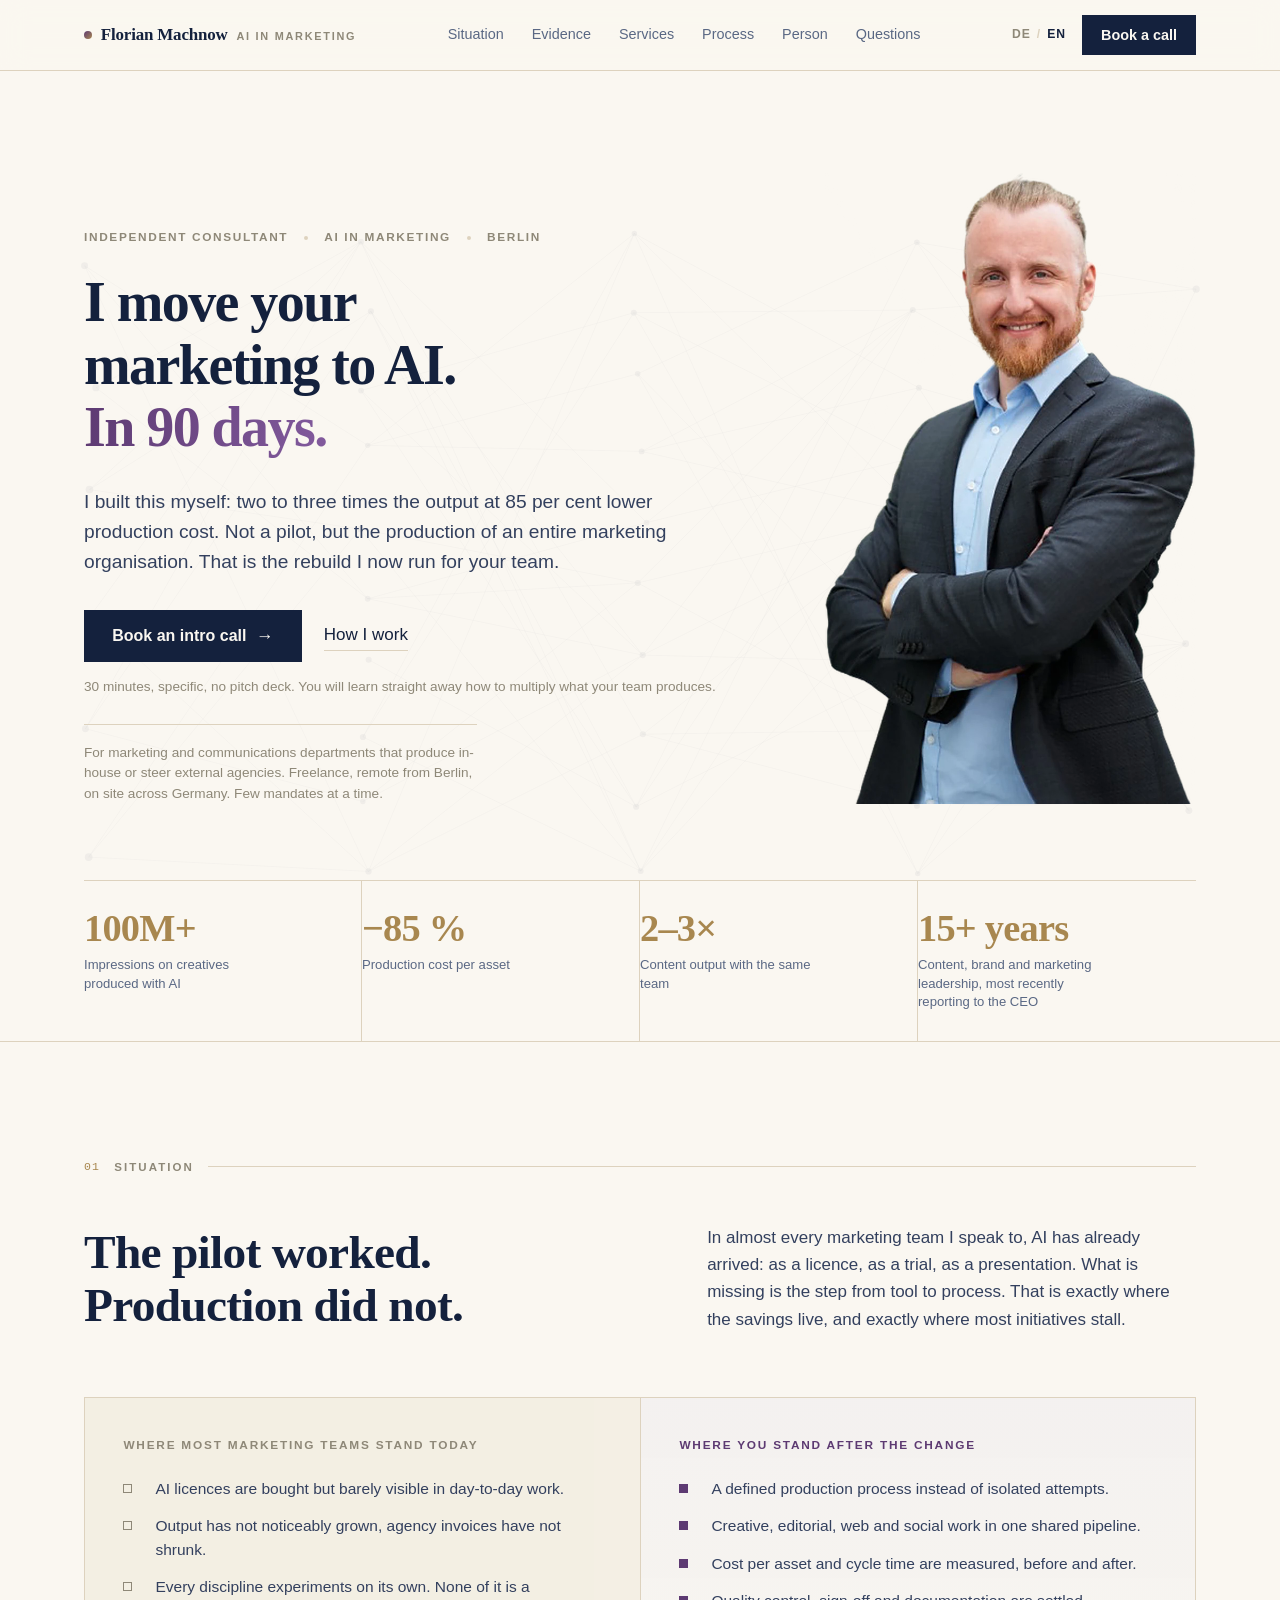
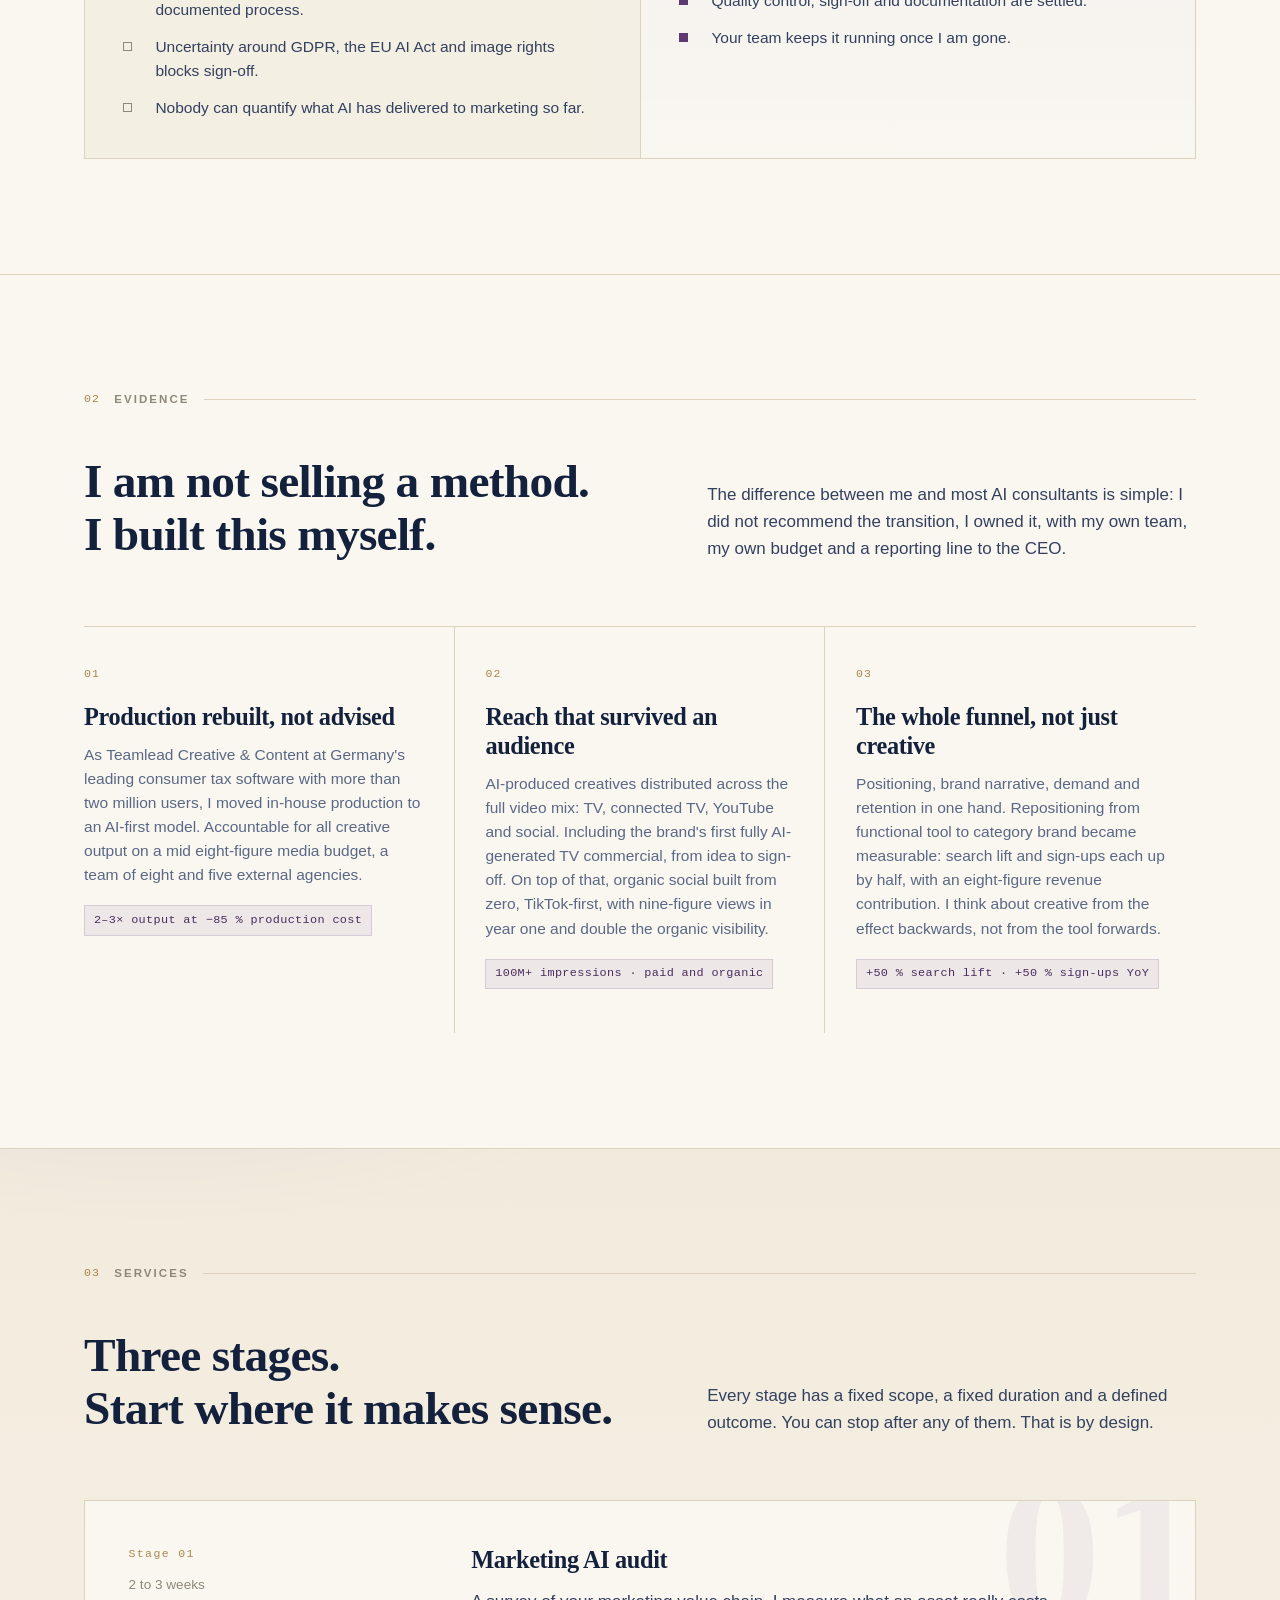
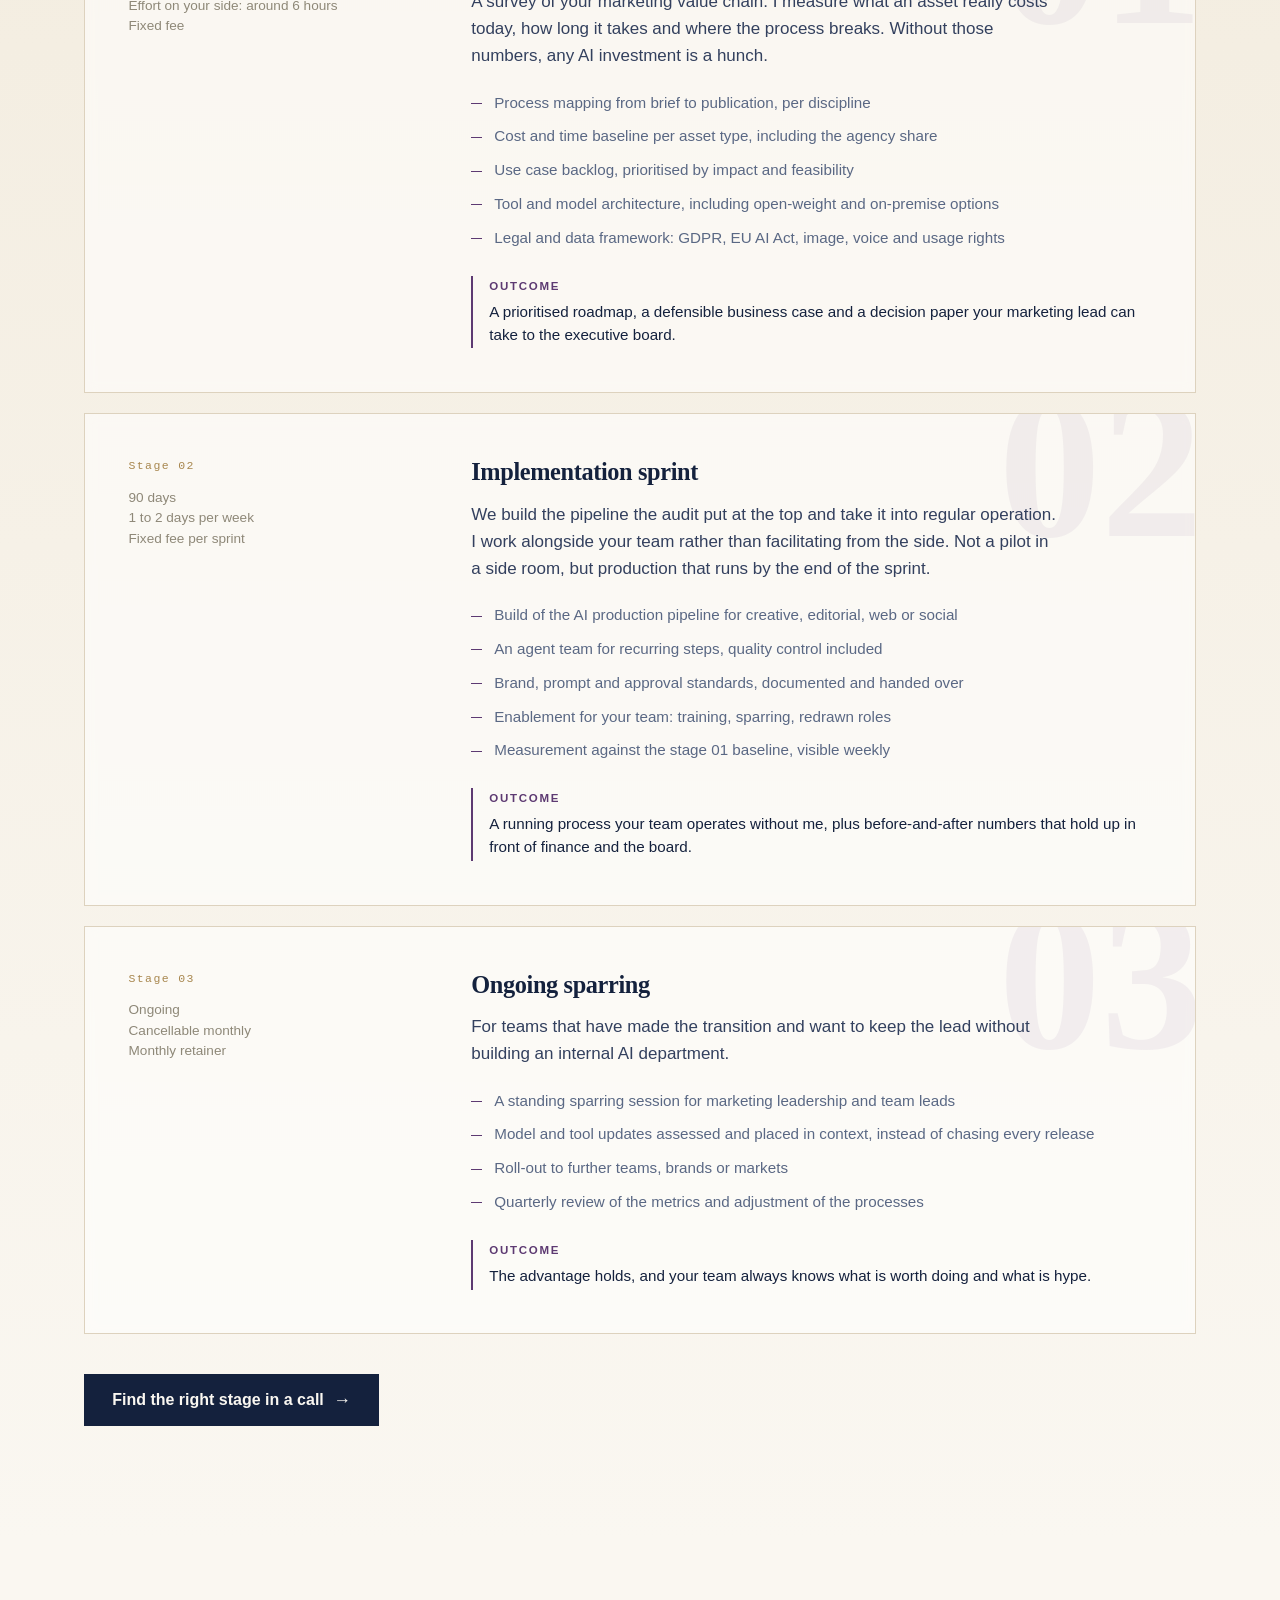
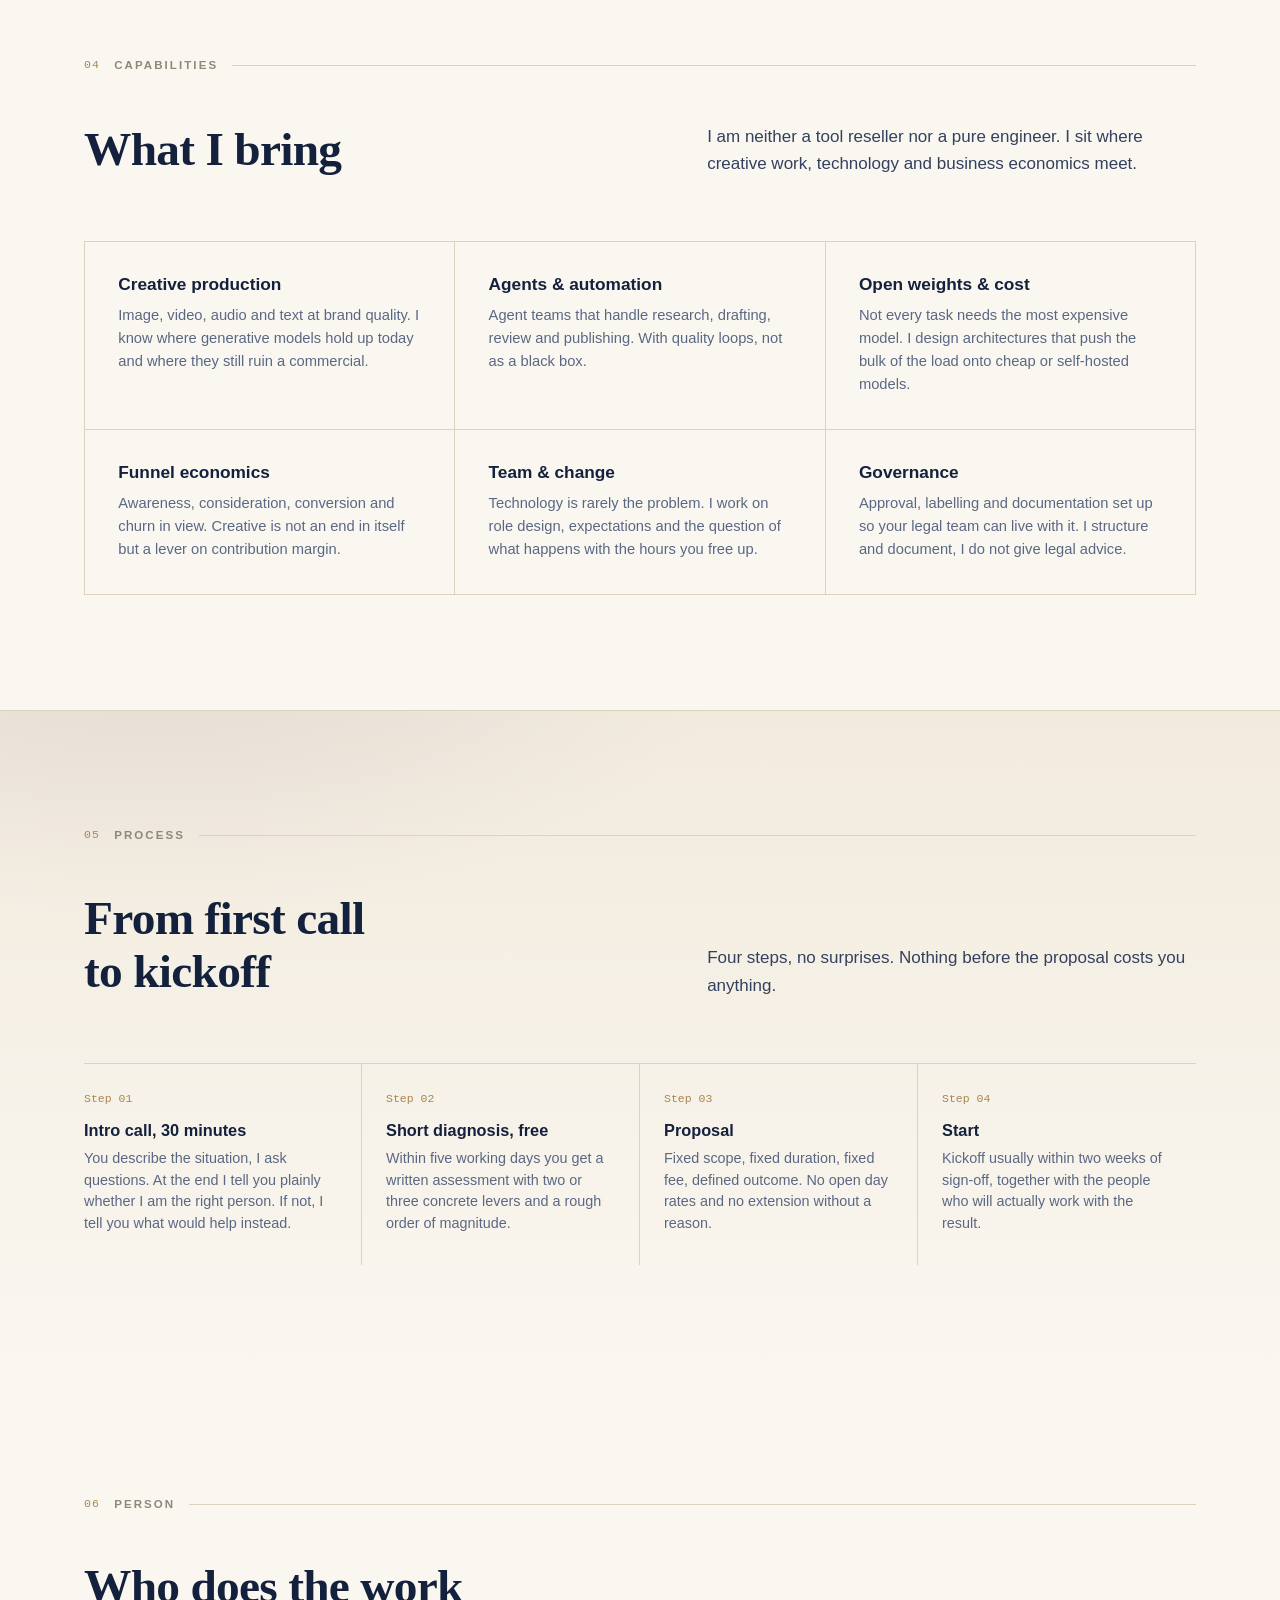
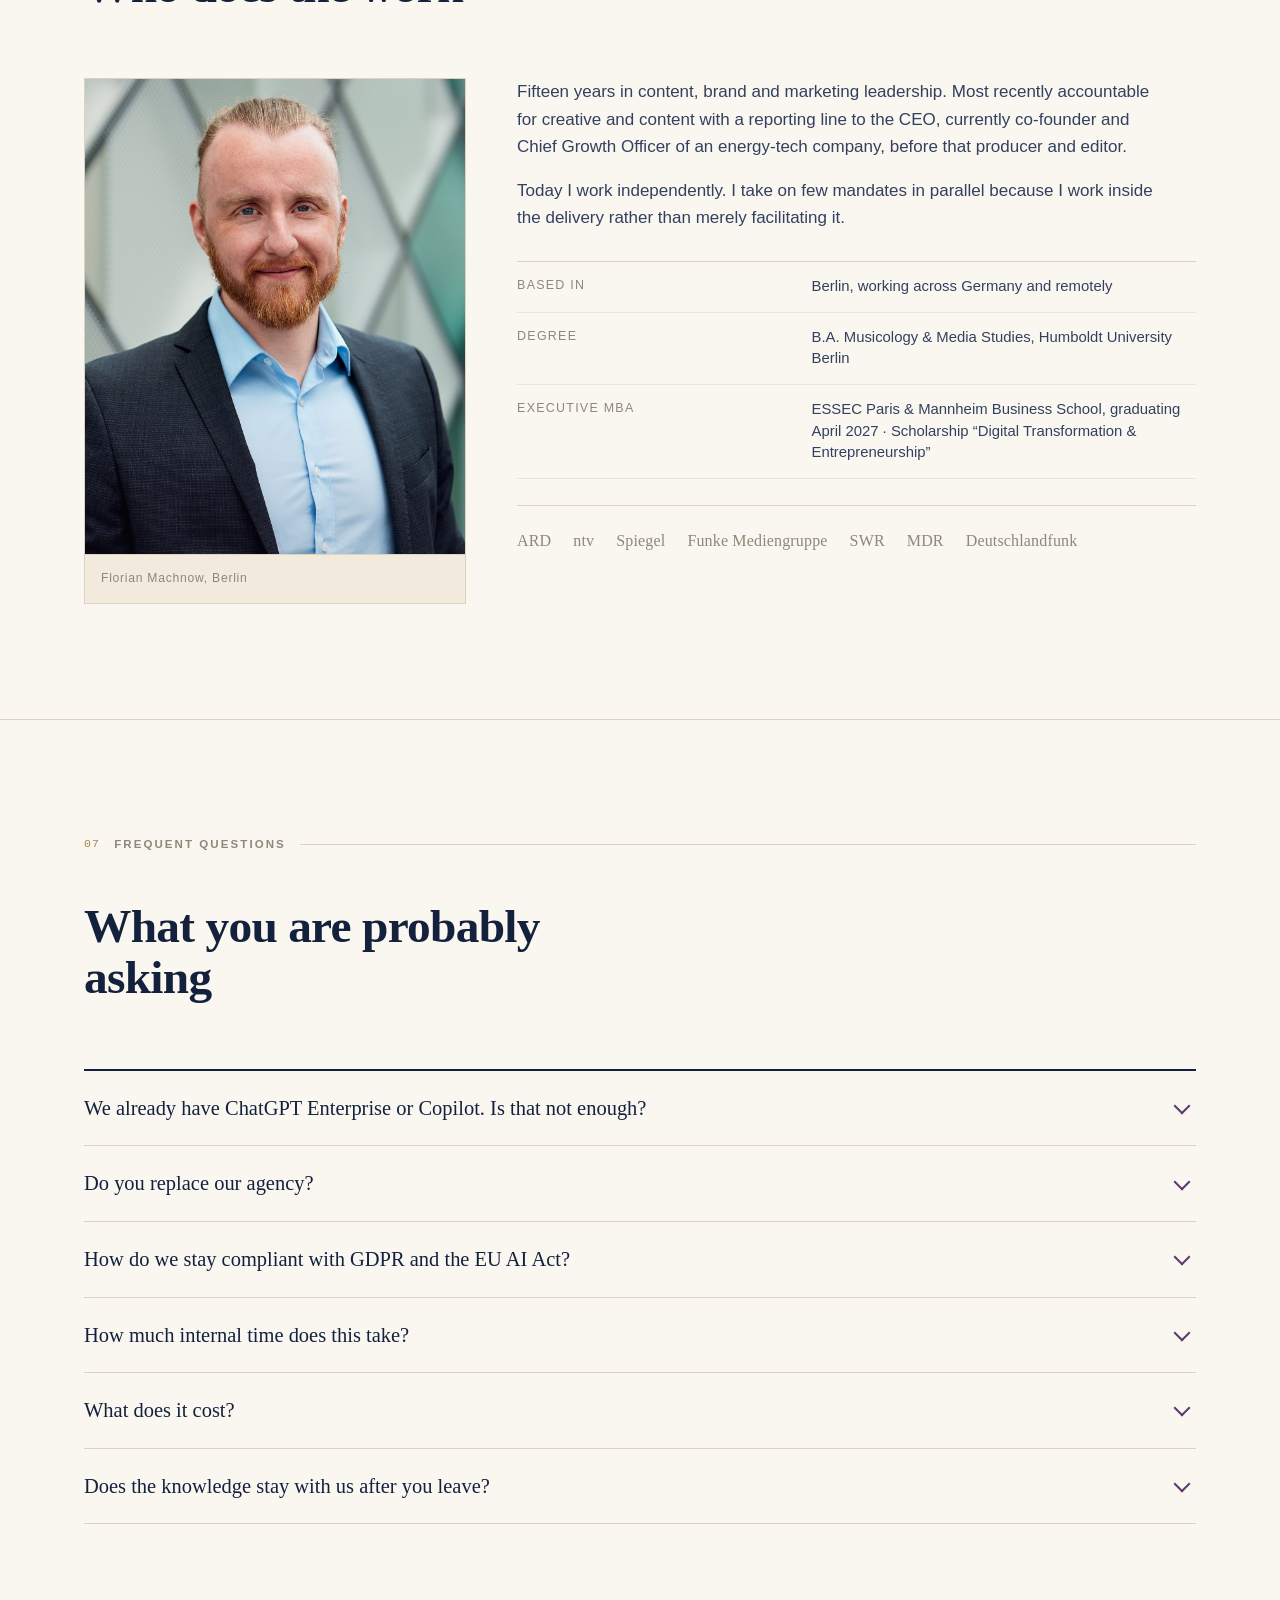
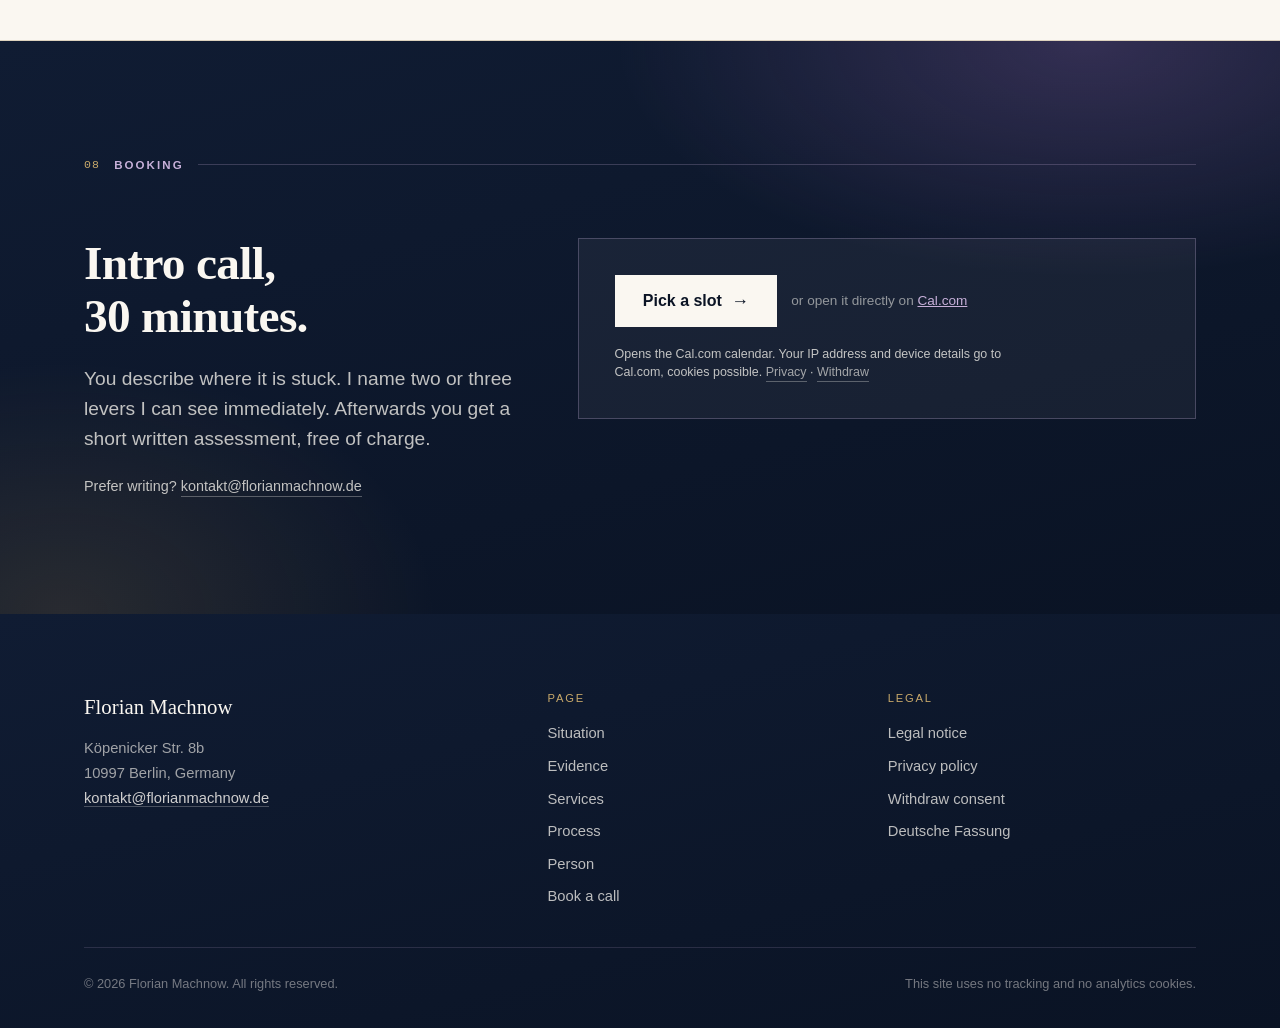
==== commit 08a85c74: "fix: Einblendungen unabhaengig vom Inline-Script machen Die Ausgangszustaende hingen an der Klasse j" ====
--- a/en/index.html
+++ b/en/index.html
@@ -22,8 +22,12 @@
 <link rel="apple-touch-icon" href="/apple-touch-icon.png">
 <link rel="manifest" href="/site.webmanifest">
 <link rel="canonical" href="https://florianmachnow.de/en/">
-<link rel="stylesheet" href="/assets/css/style.css?v=3">
-<script>document.documentElement.classList.add('js');</script>
+<link rel="stylesheet" href="/assets/css/style.css?v=4">
+<noscript><style>
+  /* Ohne JavaScript werden die Einblendungen nie ausgeloest.
+     Also alles sofort sichtbar zeigen. */
+  .rl > span,.rise,.draw{transform:none!important;opacity:1!important;animation:none!important}
+</style></noscript>
 </head>
 <body>
 <a class="skip-link" href="#main">Skip to content</a>
@@ -603,6 +607,6 @@
   </div>
 </footer>
 
-<script src="/assets/js/main.js?v=3" defer></script>
+<script src="/assets/js/main.js?v=4" defer></script>
 </body>
 </html>
--- a/assets/css/style.css
+++ b/assets/css/style.css
@@ -95,22 +95,28 @@
   to  {transform:scaleX(1)}
 }
 
-.js .rl > span{transform:translate3d(-104%,0,0)}
-.js .is-in .rl > span{
+/* Die Ausgangszustaende haengen bewusst an KEINER von JavaScript
+   gesetzten Klasse mehr. Frueher stand hier ".js ...", gesetzt von einem
+   kleinen Inline-Script im <head>. Blieb dieses Script haengen, etwa an
+   der Content-Security-Policy, fehlten saemtliche Ausgangszustaende und
+   die Zeilen standen einfach da. Fuer Besucher ohne JavaScript sorgt
+   jetzt ein <noscript>-Block in beiden Startseiten fuer Sichtbarkeit. */
+.rl > span{transform:translate3d(-104%,0,0)}
+.is-in .rl > span{
   animation:wipeIn .62s var(--ease-hard) both;
   animation-delay:calc(var(--i, 0) * 90ms);
 }
 
 /* Sanftes Aufsteigen fuer Fliesstext, Karten, Listen */
-.js .rise{opacity:0;transform:translate3d(0,22px,0)}
-.js .is-in.rise,.js .is-in .rise{
+.rise{opacity:0;transform:translate3d(0,22px,0)}
+.is-in.rise,.is-in .rise{
   animation:riseIn .6s var(--ease-hard) both;
   animation-delay:calc(var(--i, 0) * 70ms);
 }
 
 /* Linie, die sich aufzieht */
-.js .draw{transform:scaleX(0);transform-origin:left}
-.js .is-in .draw{animation:drawIn .7s var(--ease-hard) both}
+.draw{transform:scaleX(0);transform-origin:left}
+.is-in .draw{animation:drawIn .7s var(--ease-hard) both}
 
 @media (prefers-reduced-motion: reduce){
   html{scroll-behavior:auto}
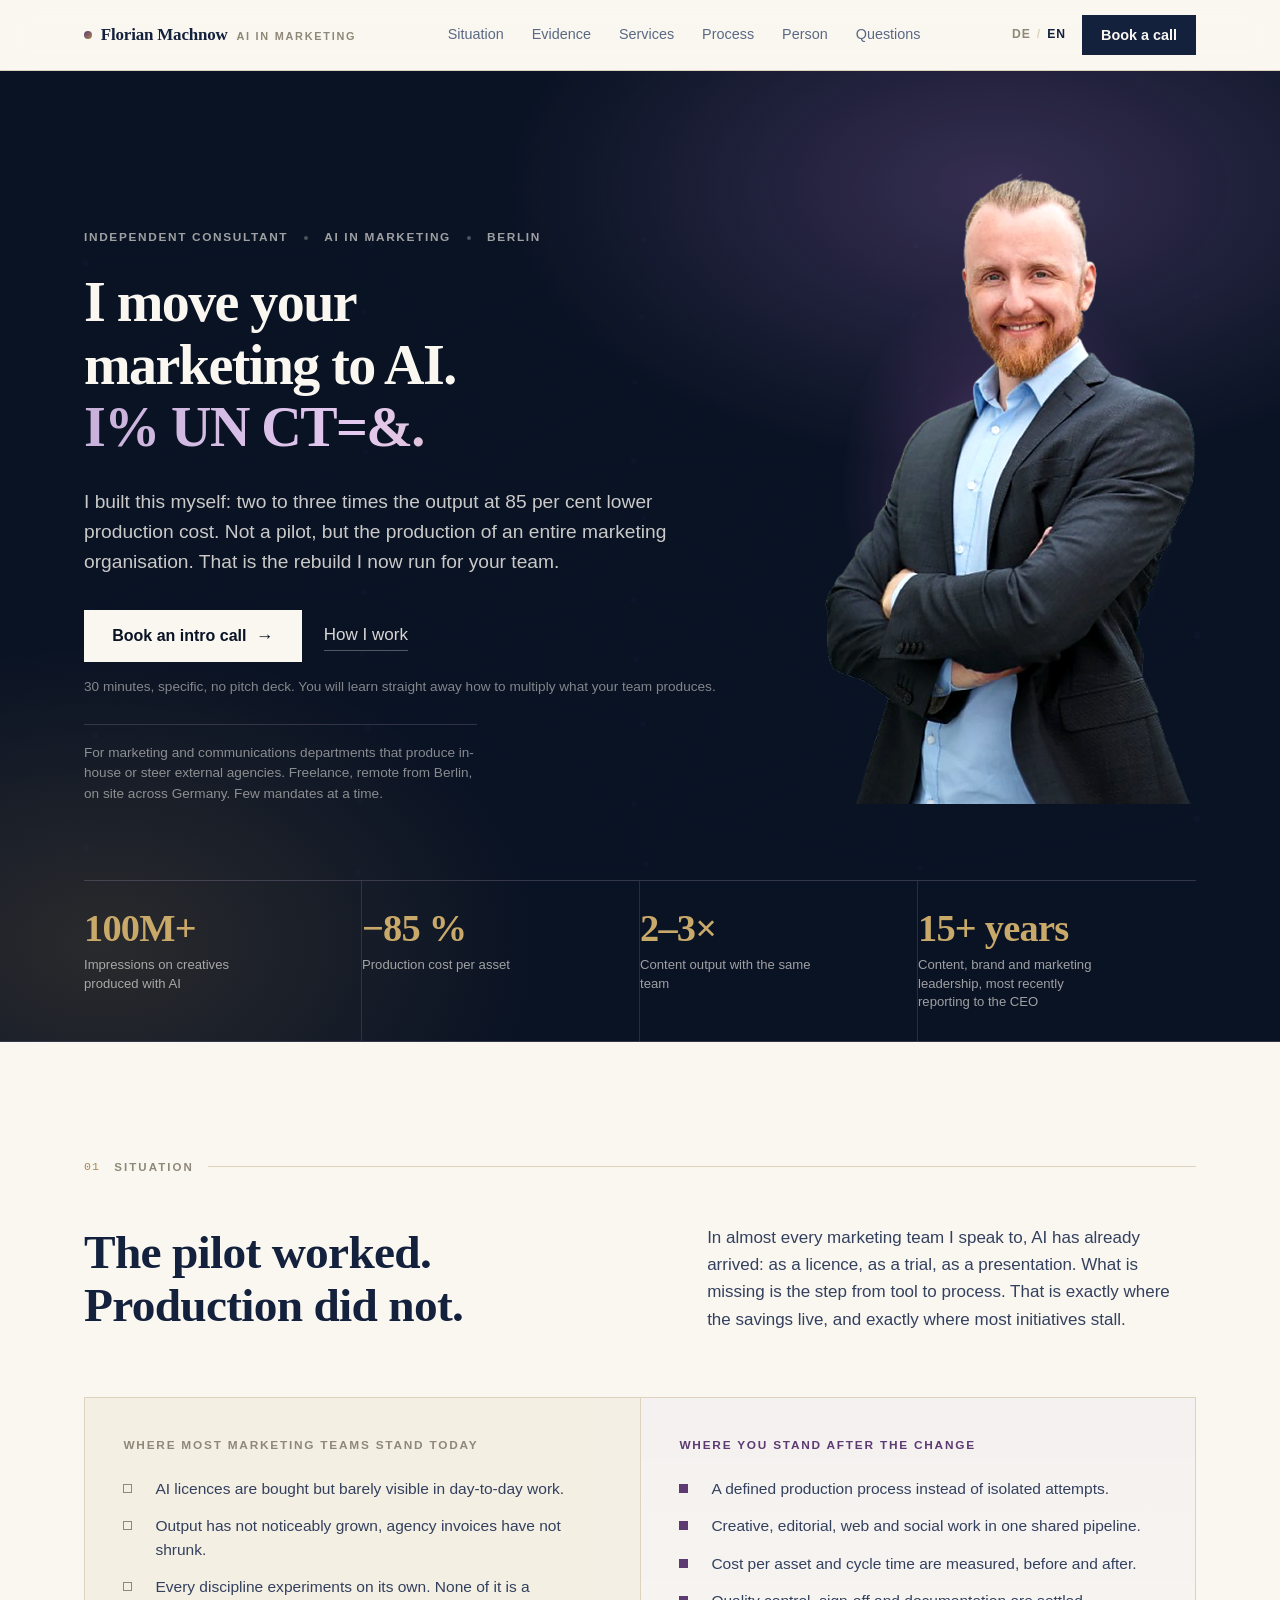
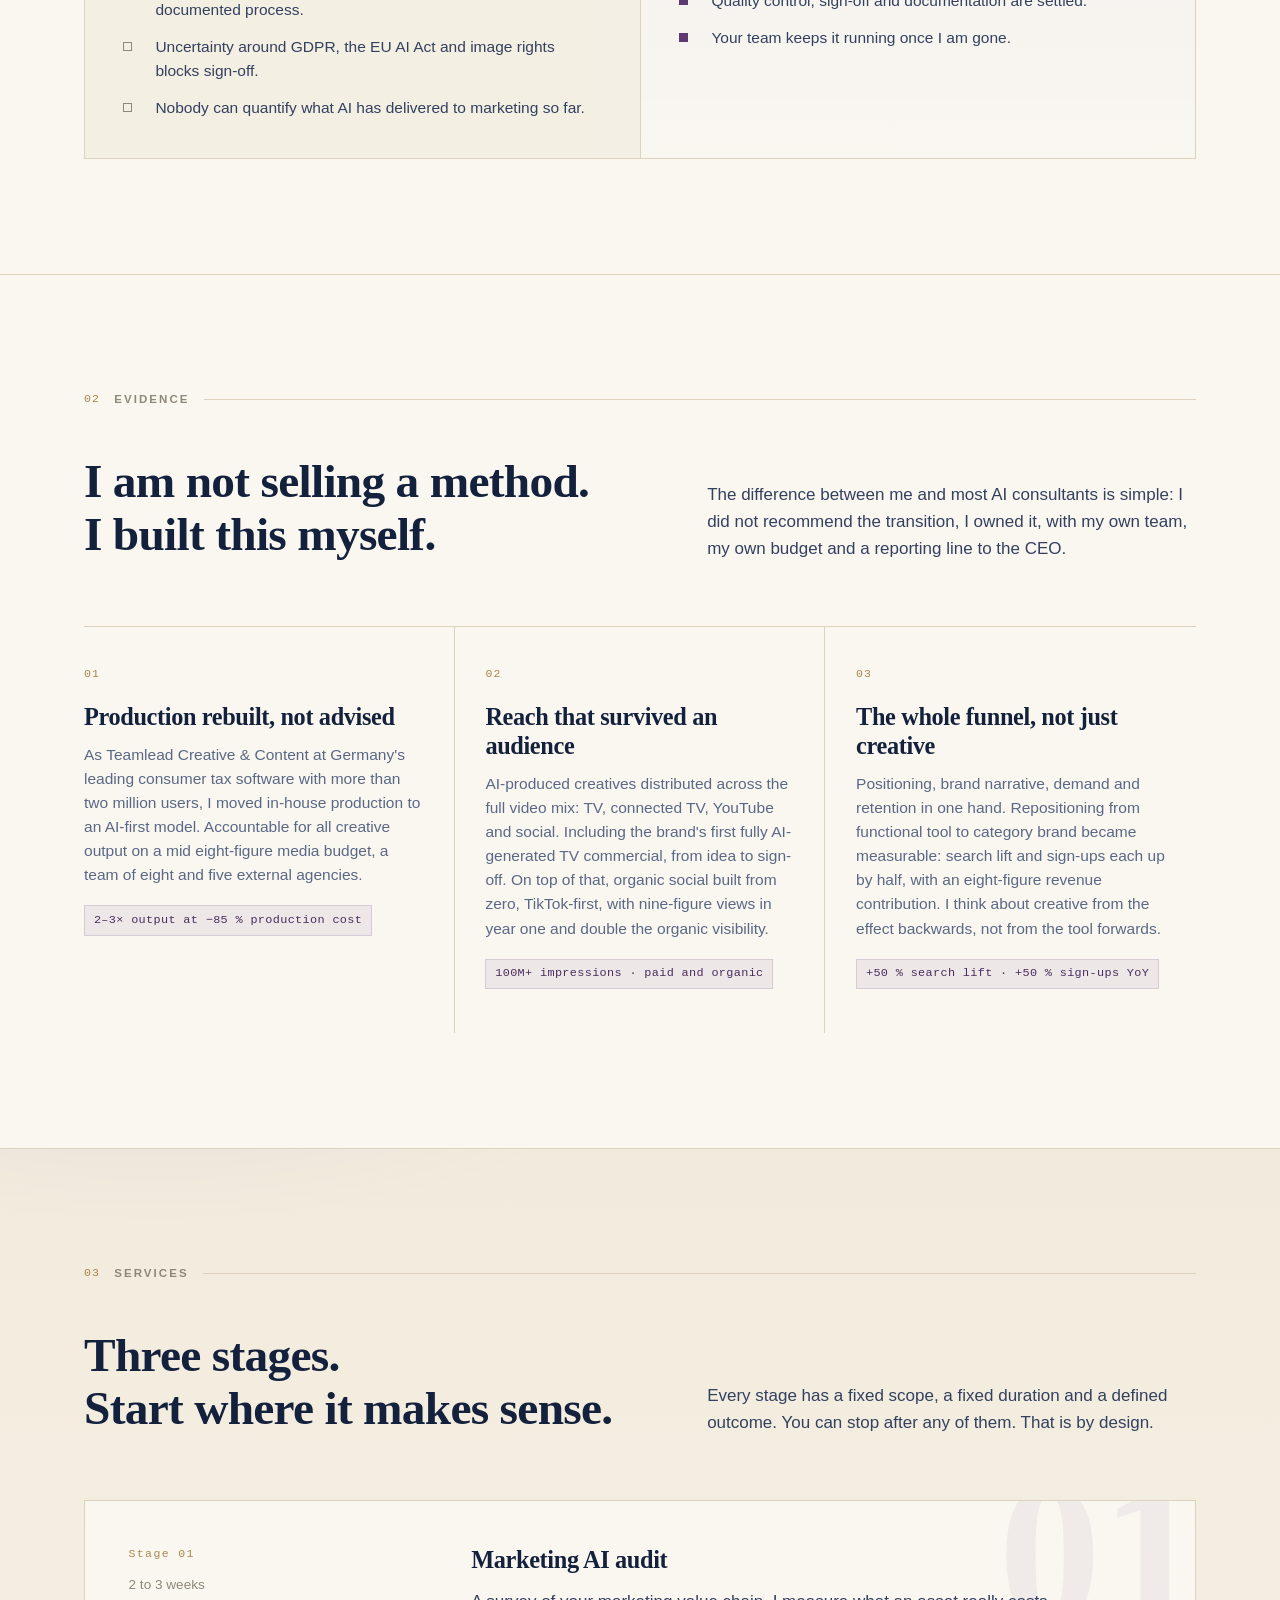
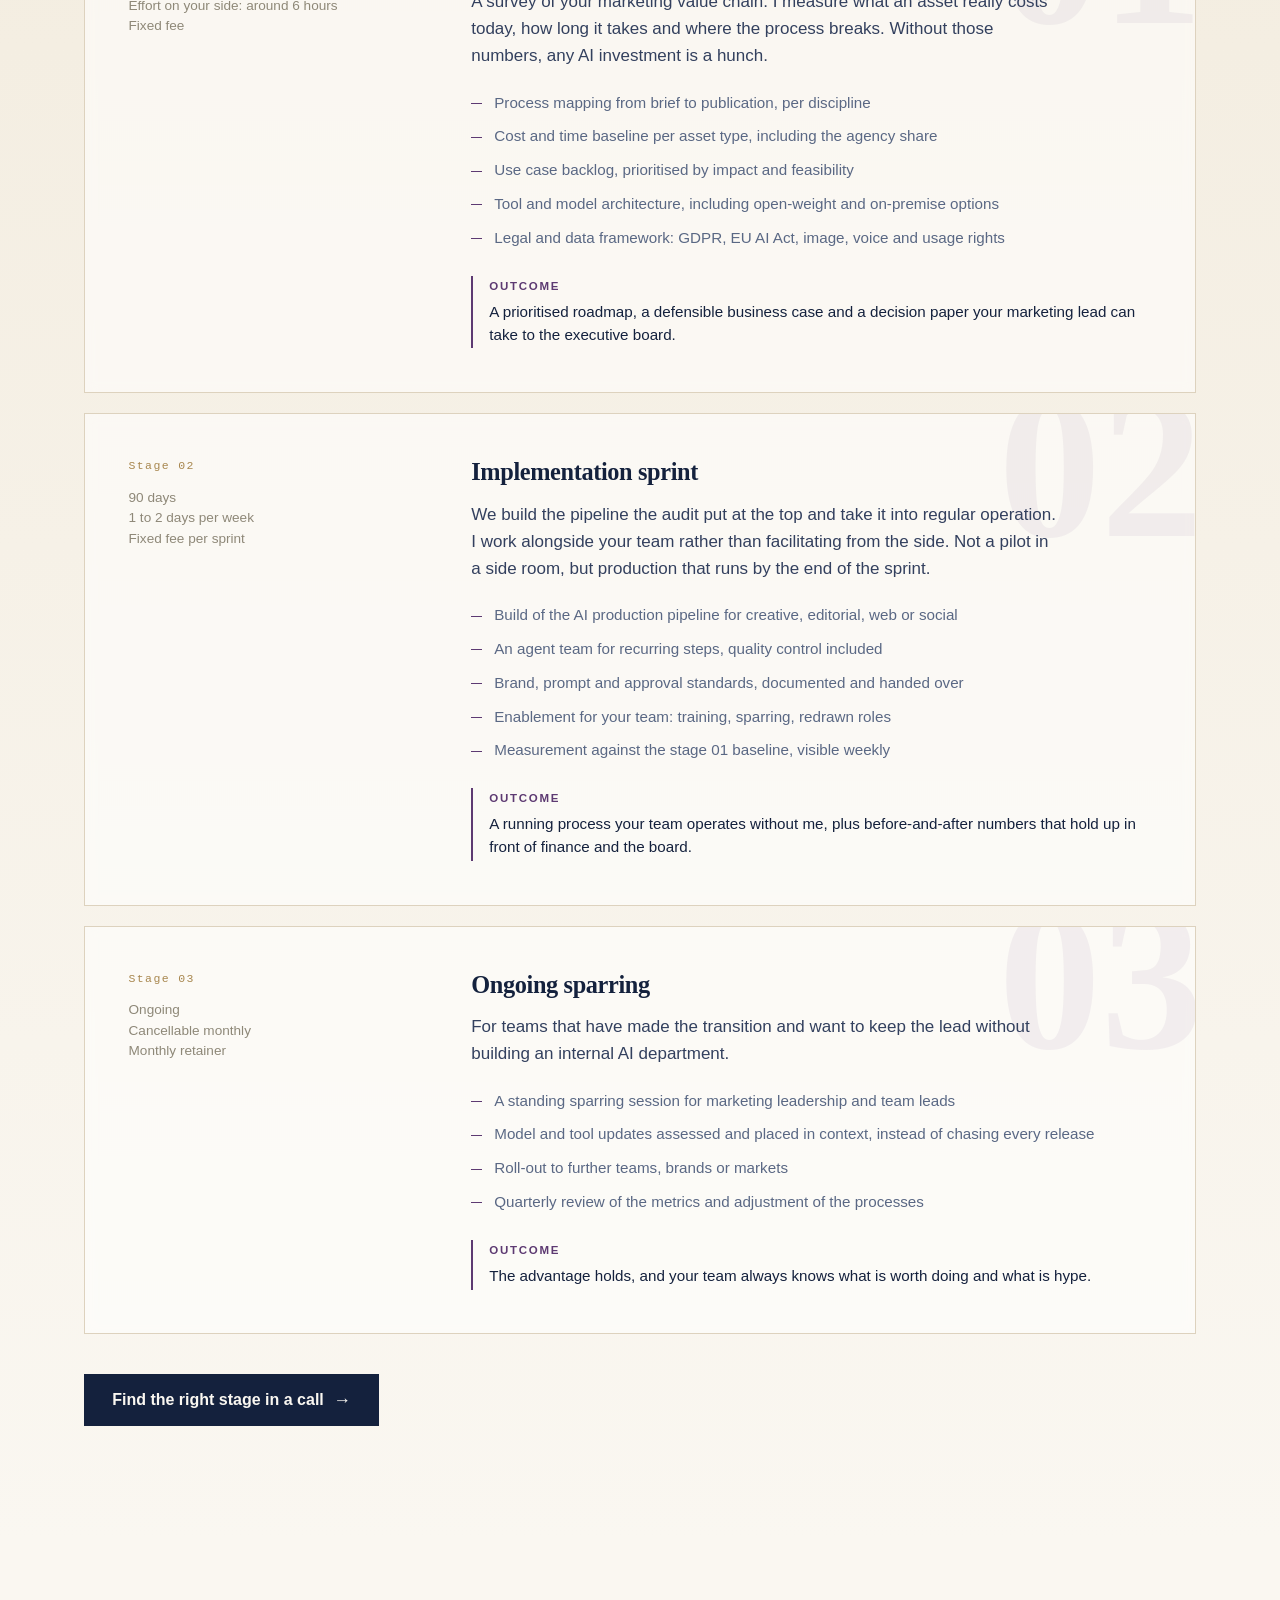
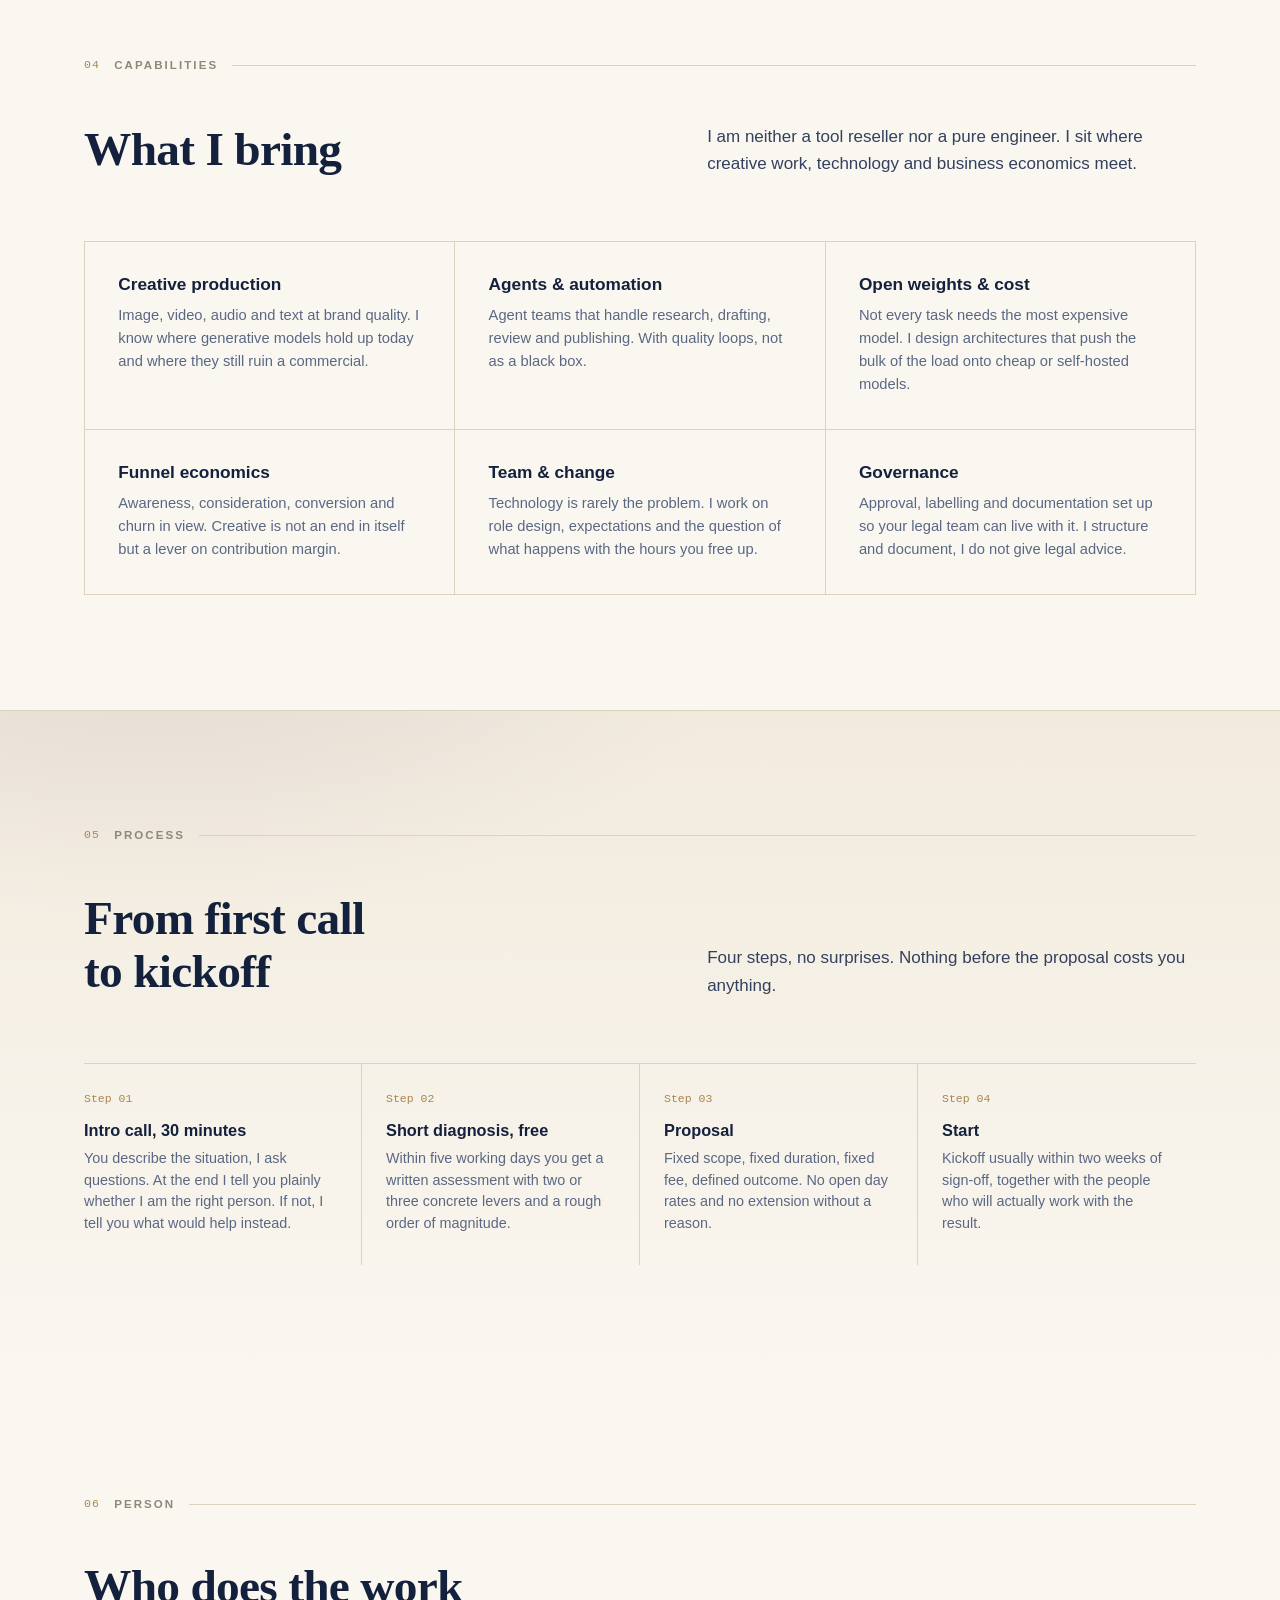
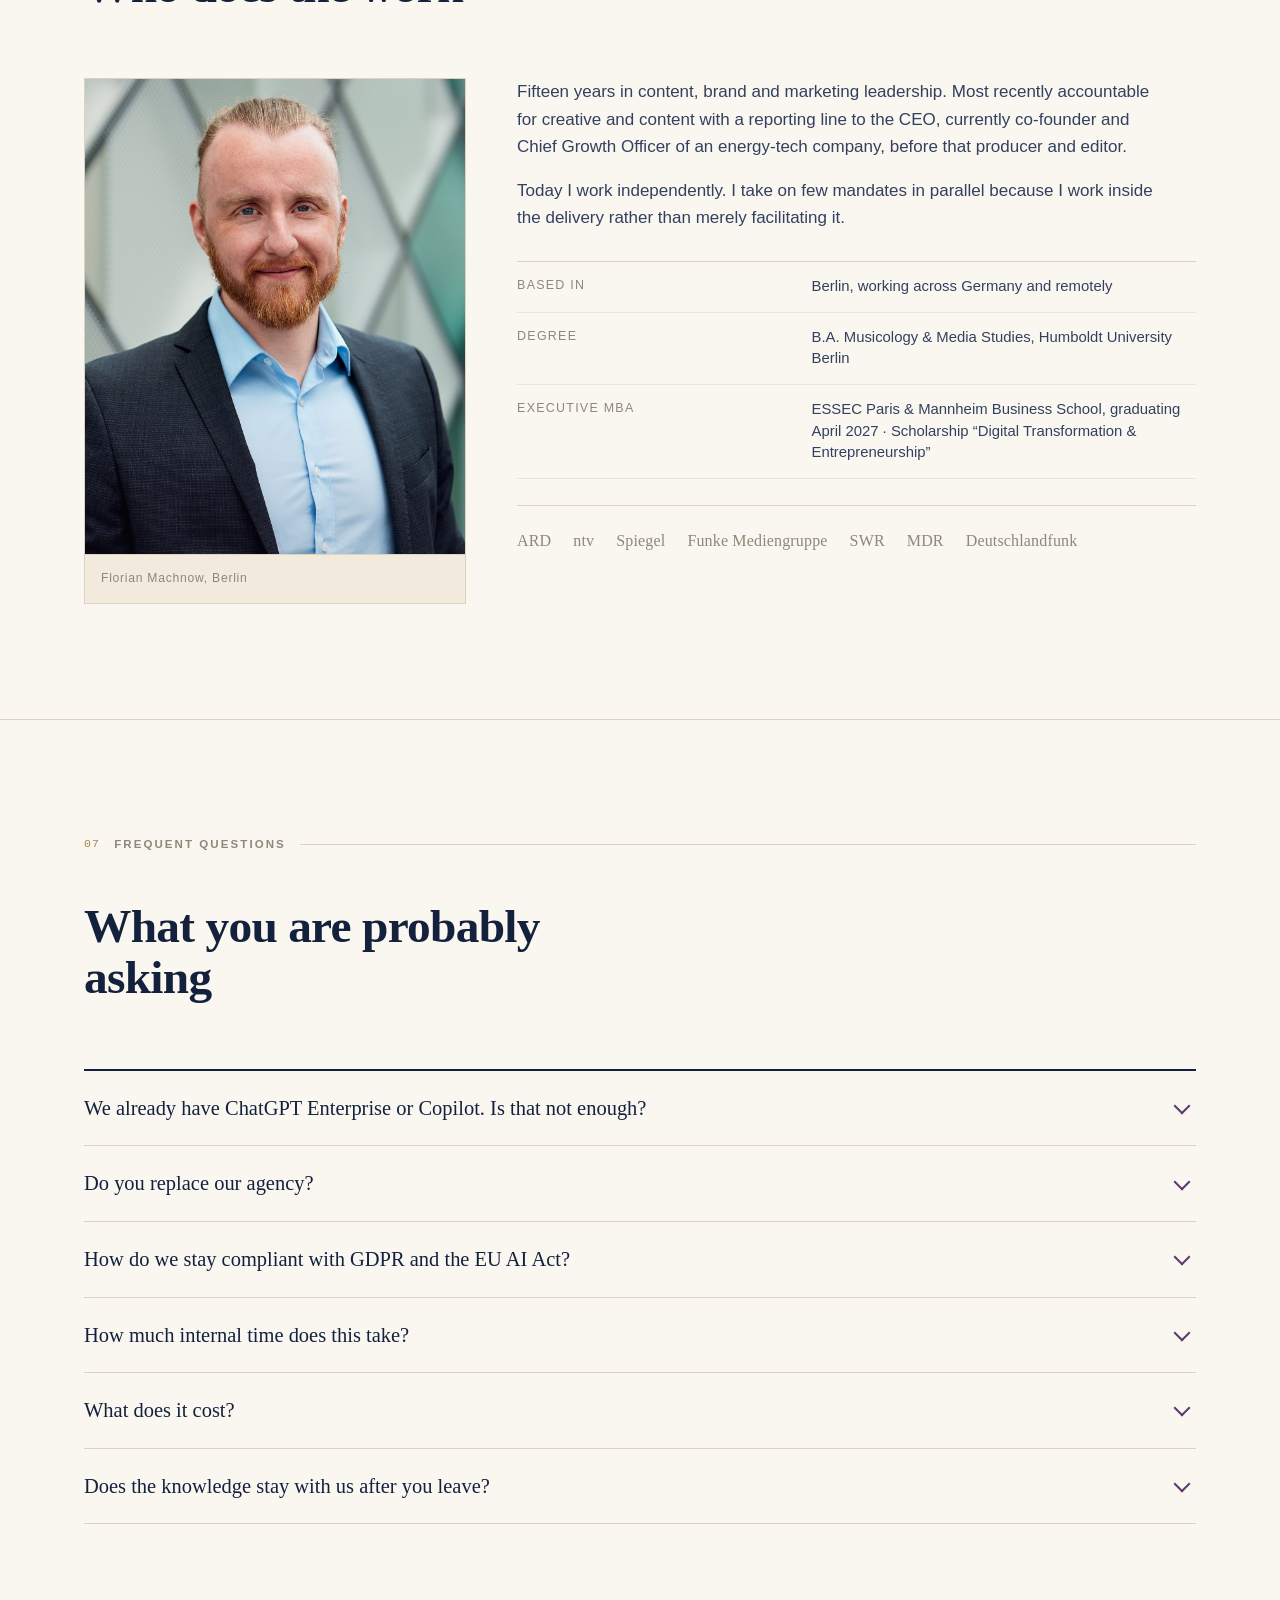
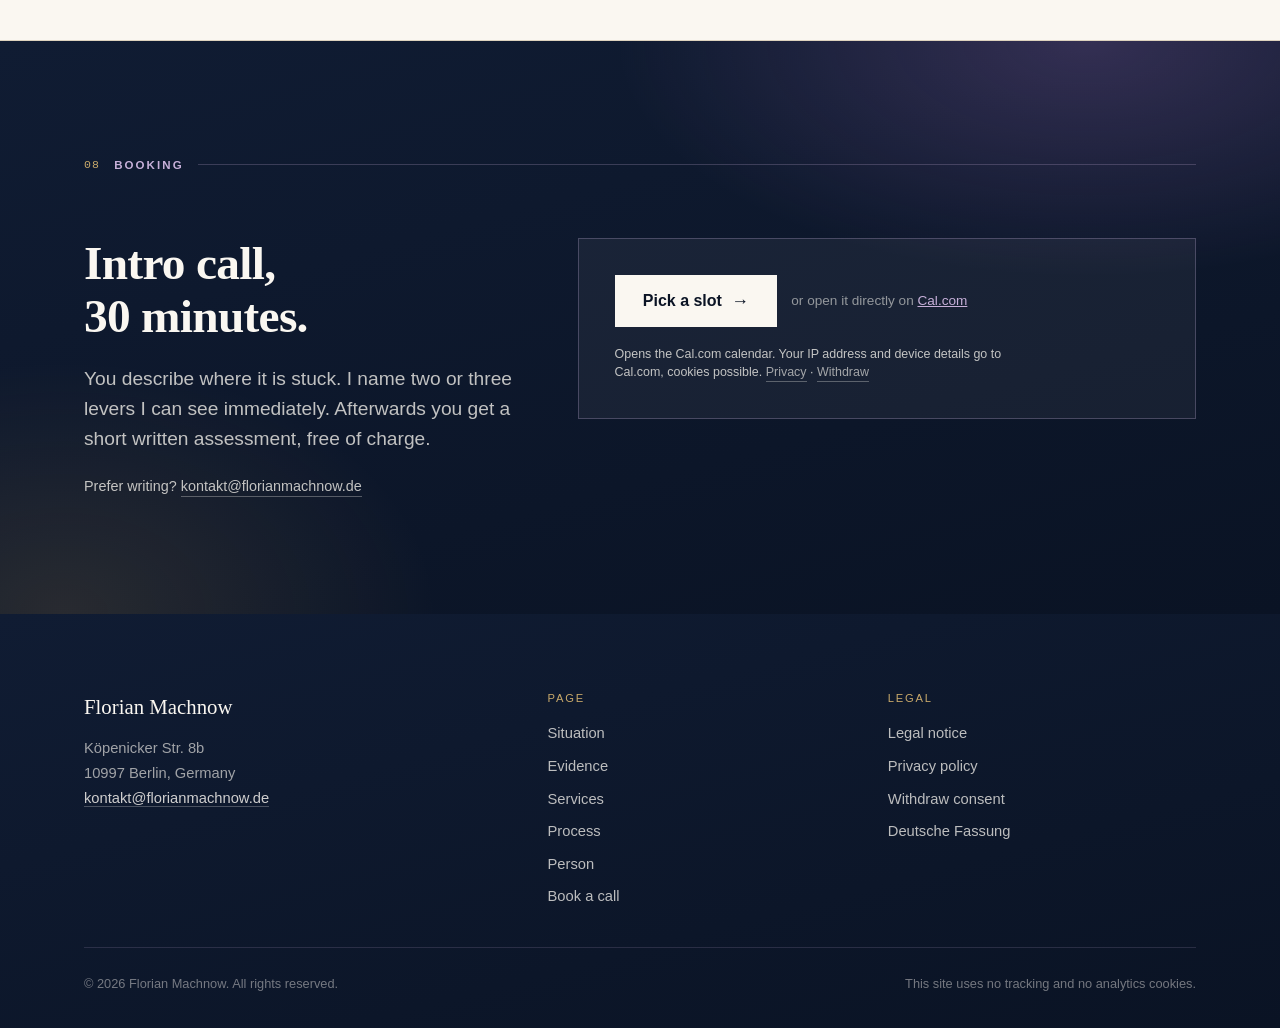
==== commit fe795de4: "fix: Einblendung erst starten, wenn die Seite sichtbar ist Die Animation lief nachweislich, computed" ====
--- a/en/index.html
+++ b/en/index.html
@@ -22,7 +22,7 @@
 <link rel="apple-touch-icon" href="/apple-touch-icon.png">
 <link rel="manifest" href="/site.webmanifest">
 <link rel="canonical" href="https://florianmachnow.de/en/">
-<link rel="stylesheet" href="/assets/css/style.css?v=4">
+<link rel="stylesheet" href="/assets/css/style.css?v=5">
 <noscript><style>
   /* Ohne JavaScript werden die Einblendungen nie ausgeloest.
      Also alles sofort sichtbar zeigen. */
@@ -607,6 +607,6 @@
   </div>
 </footer>
 
-<script src="/assets/js/main.js?v=4" defer></script>
+<script src="/assets/js/main.js?v=5" defer></script>
 </body>
 </html>
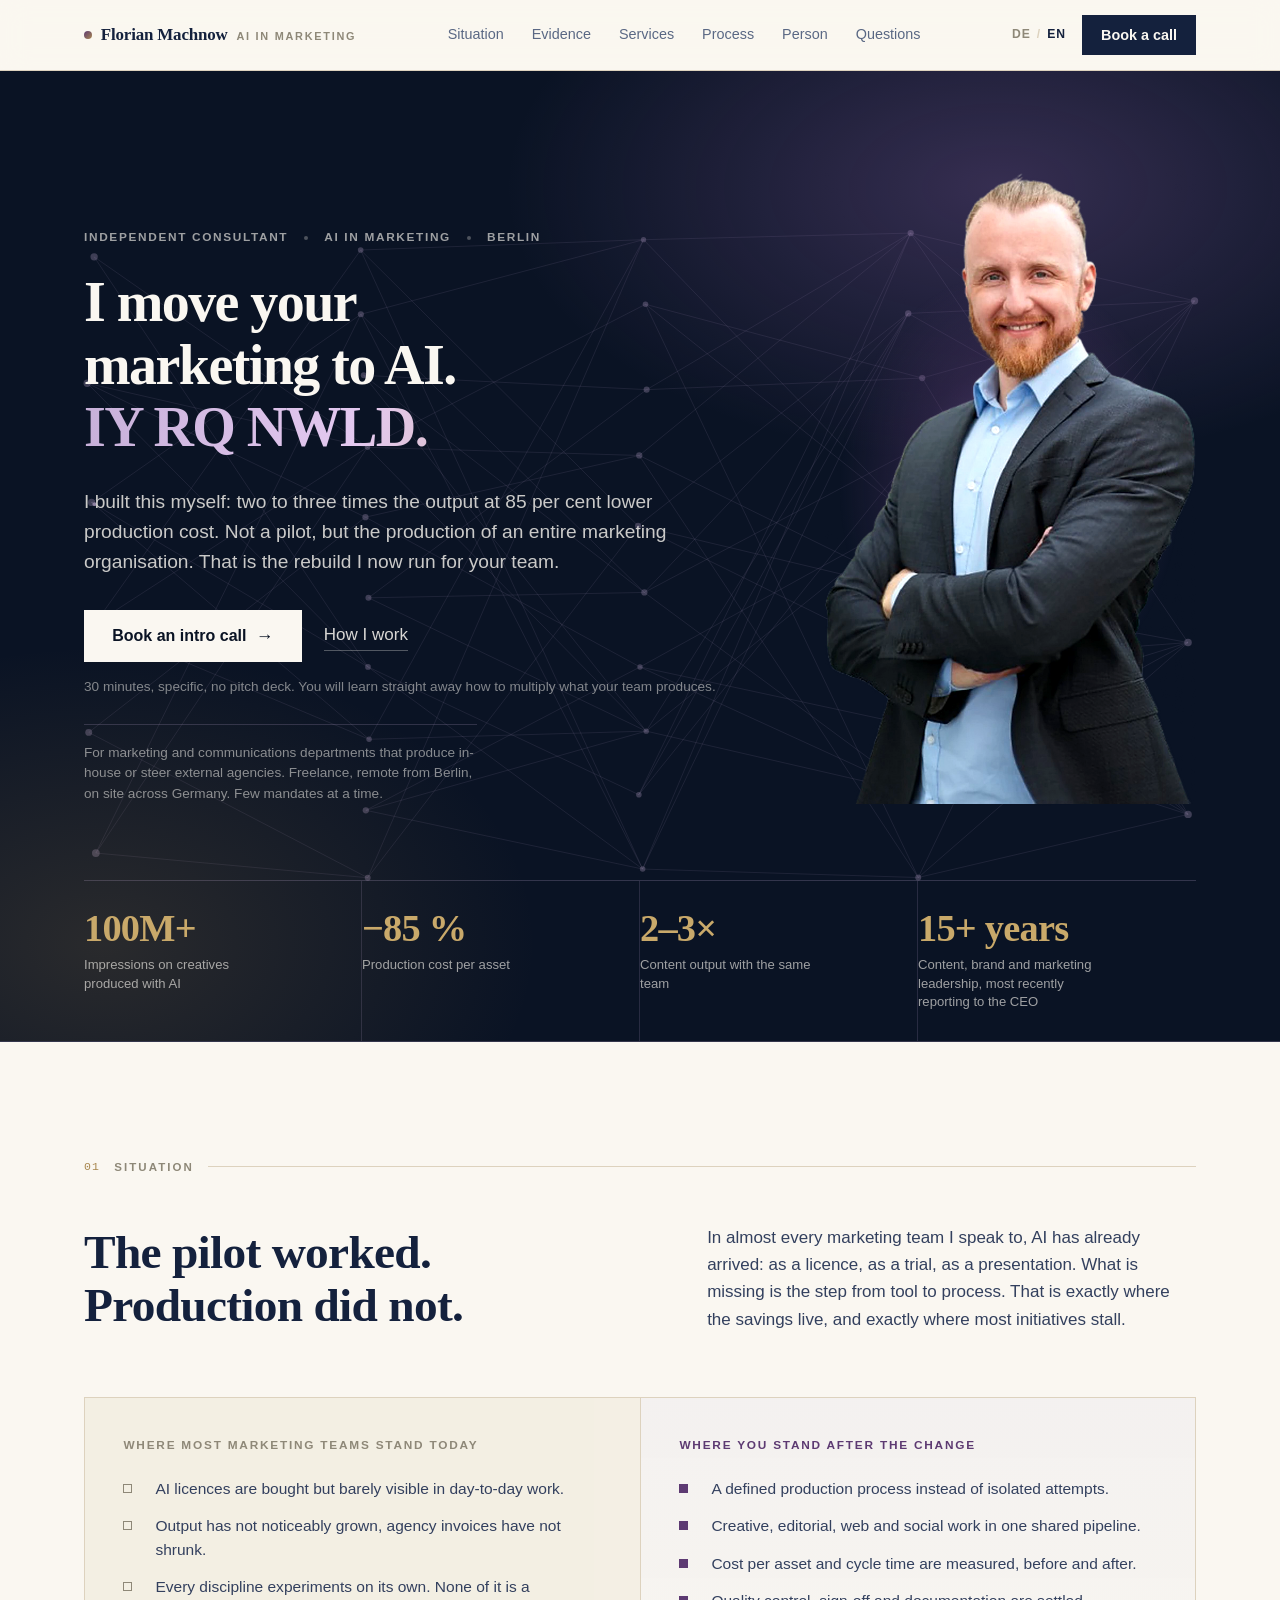
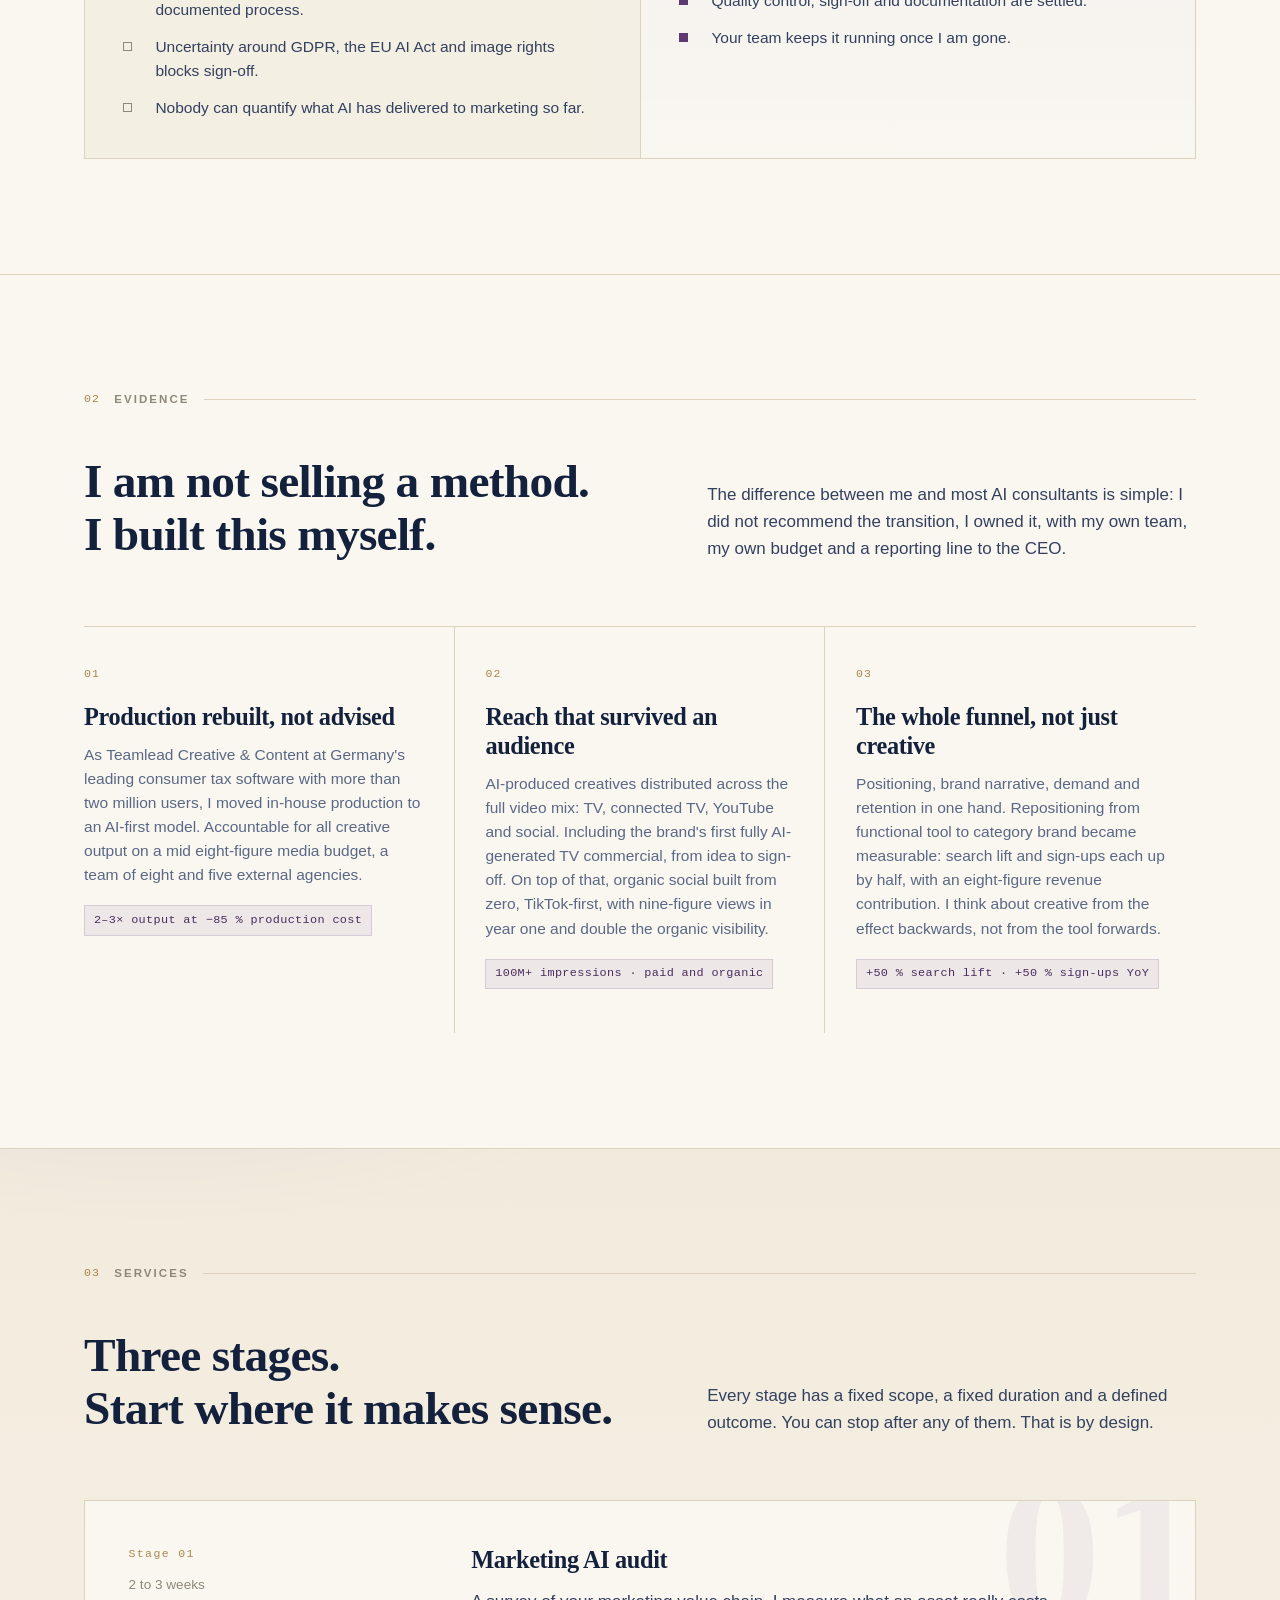
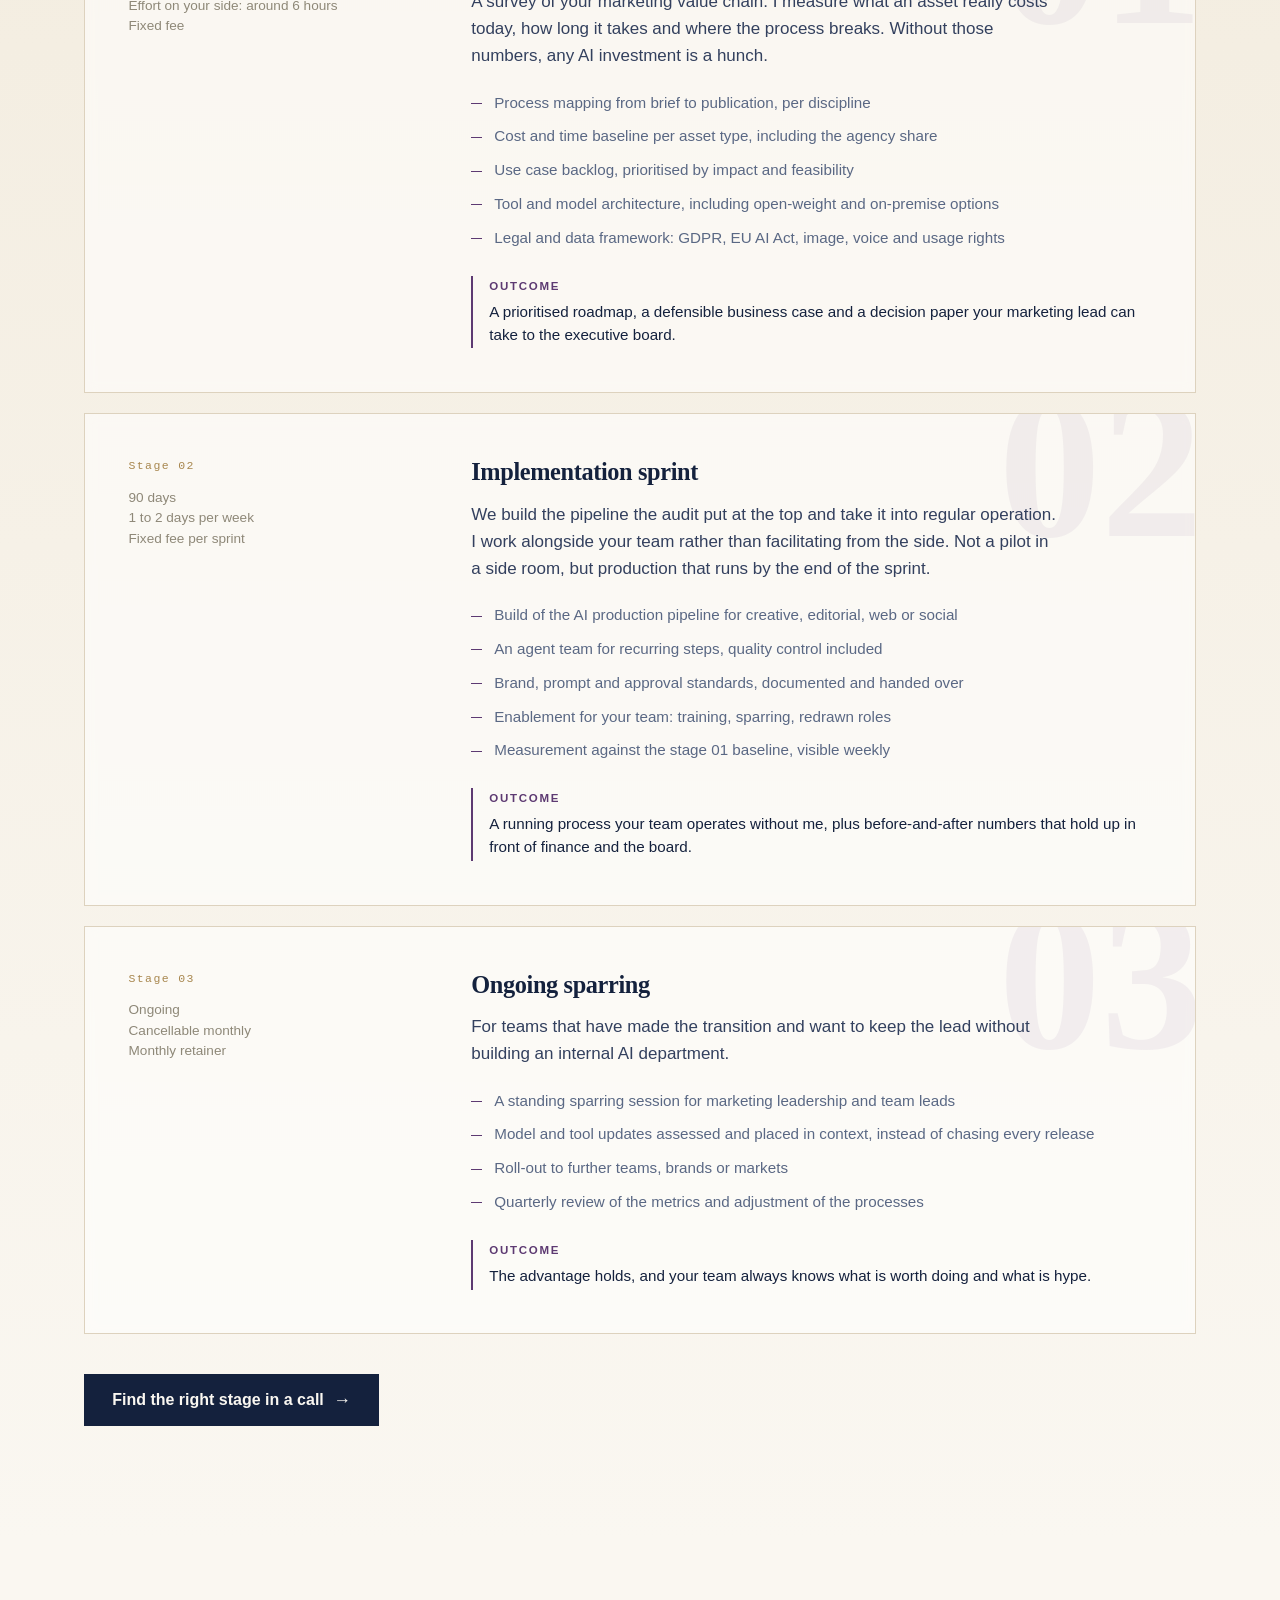
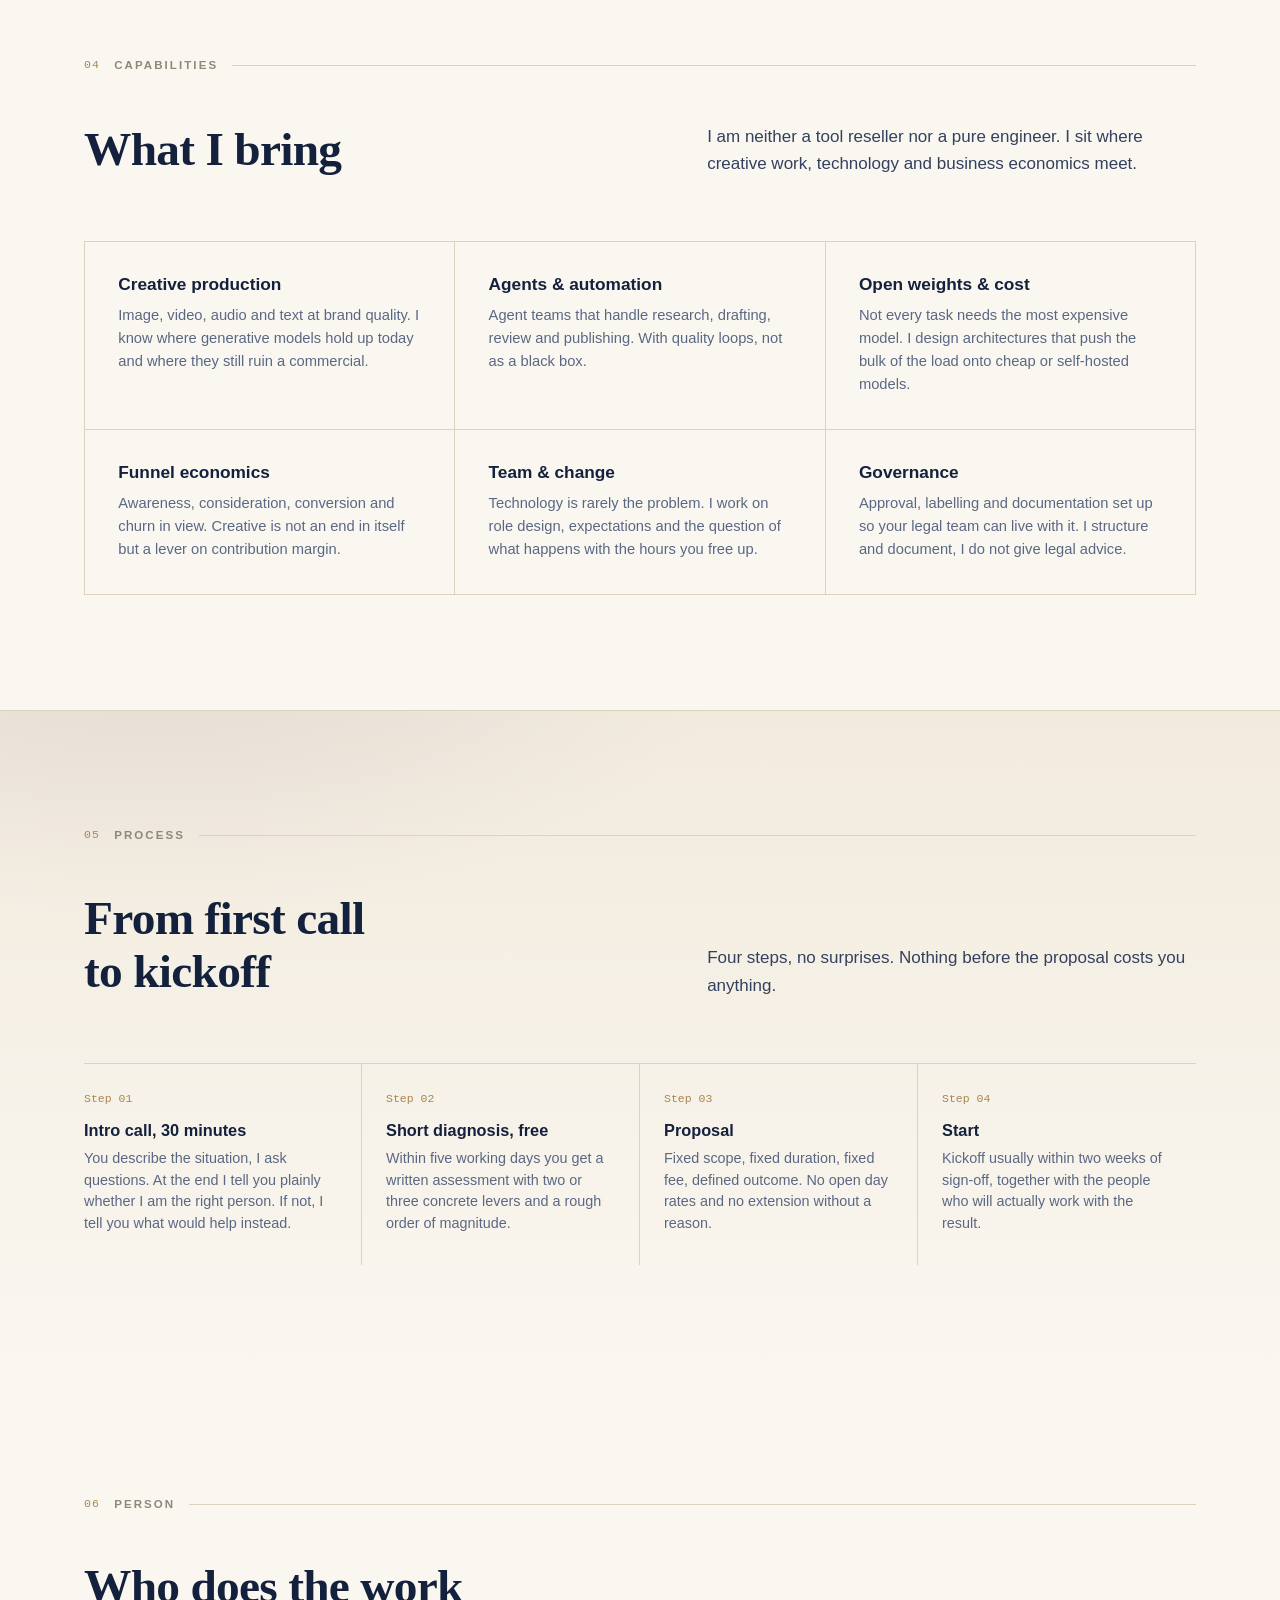
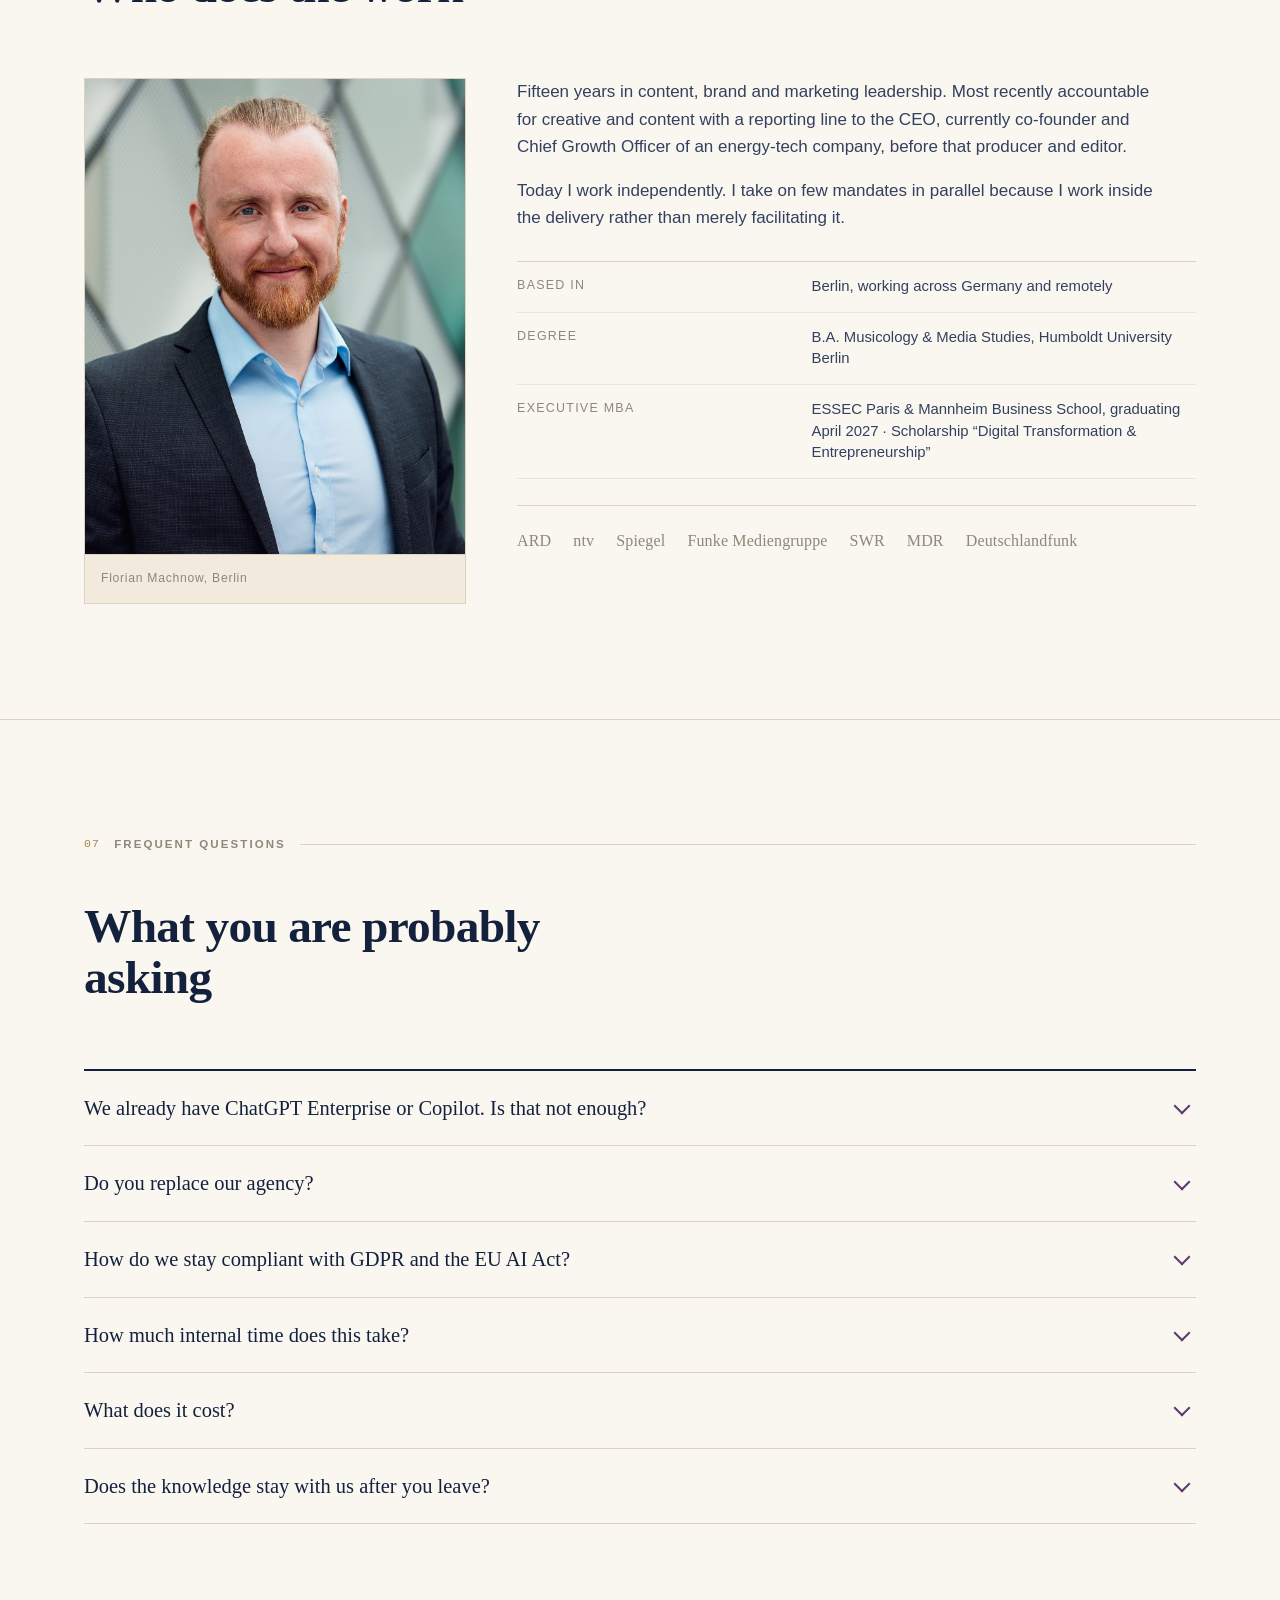
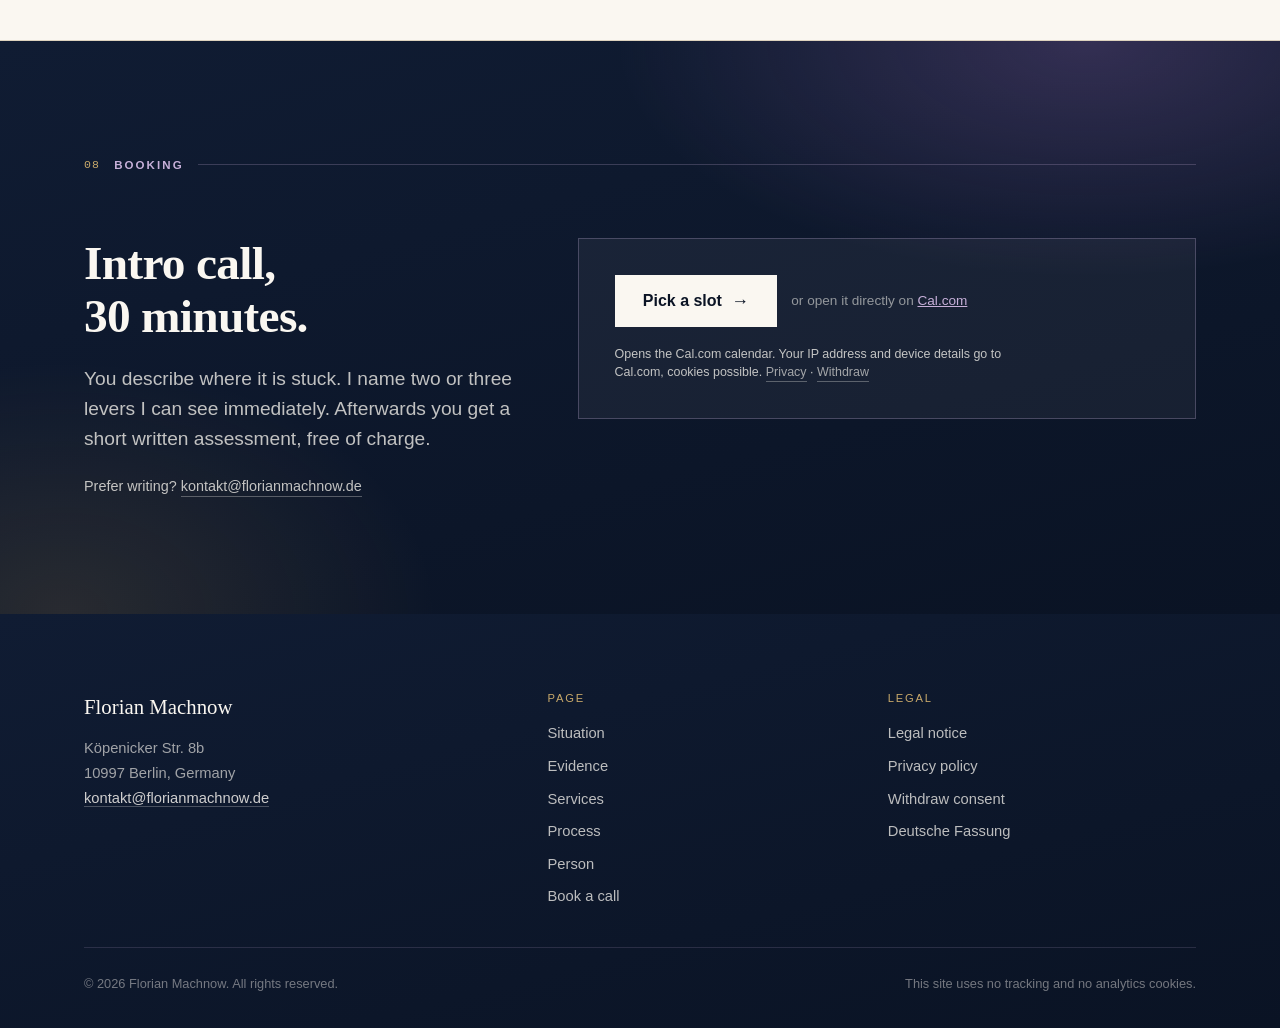
==== commit d0d66ee3: "fix: Notbremse deckte die ganze Seite vorab auf Nach 2,5 Sekunden wurde bedingungslos alles eingeble" ====
--- a/en/index.html
+++ b/en/index.html
@@ -22,7 +22,7 @@
 <link rel="apple-touch-icon" href="/apple-touch-icon.png">
 <link rel="manifest" href="/site.webmanifest">
 <link rel="canonical" href="https://florianmachnow.de/en/">
-<link rel="stylesheet" href="/assets/css/style.css?v=5">
+<link rel="stylesheet" href="/assets/css/style.css?v=6">
 <noscript><style>
   /* Ohne JavaScript werden die Einblendungen nie ausgeloest.
      Also alles sofort sichtbar zeigen. */
@@ -607,6 +607,6 @@
   </div>
 </footer>
 
-<script src="/assets/js/main.js?v=5" defer></script>
+<script src="/assets/js/main.js?v=6" defer></script>
 </body>
 </html>
